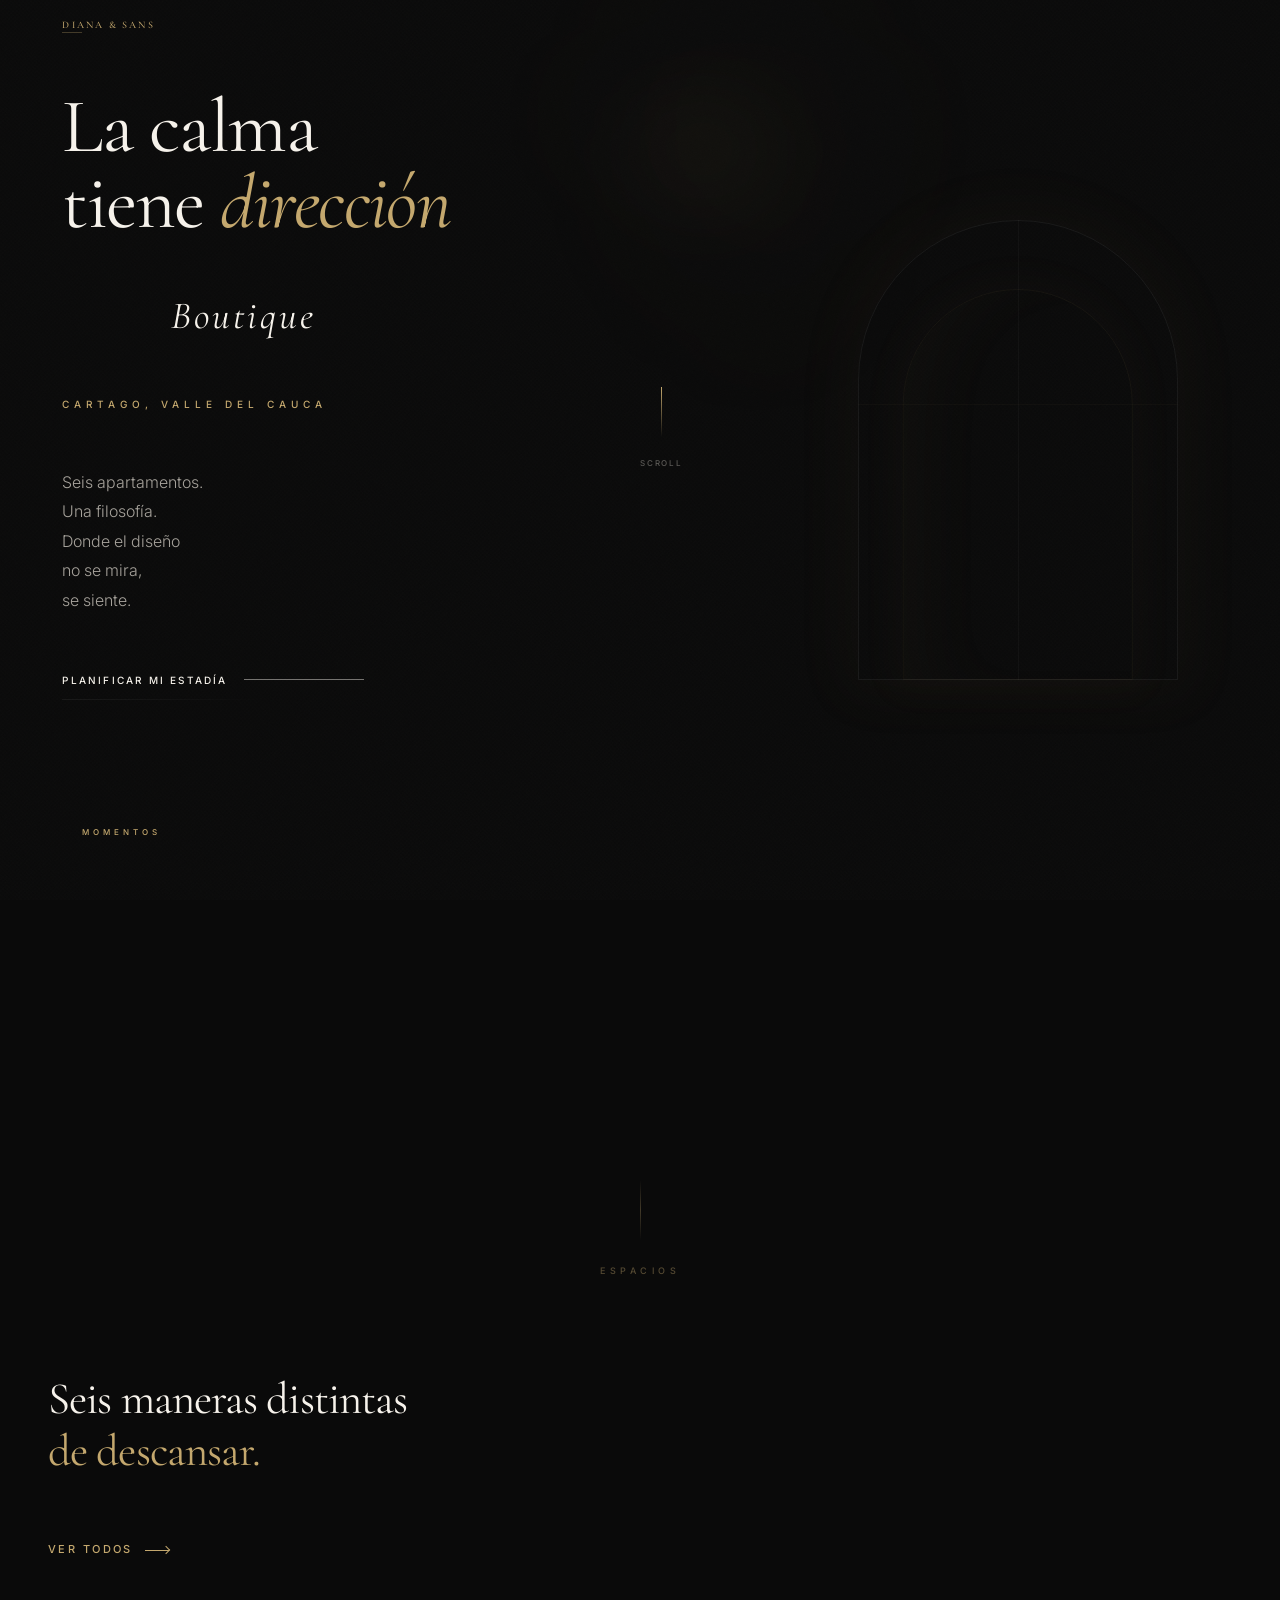
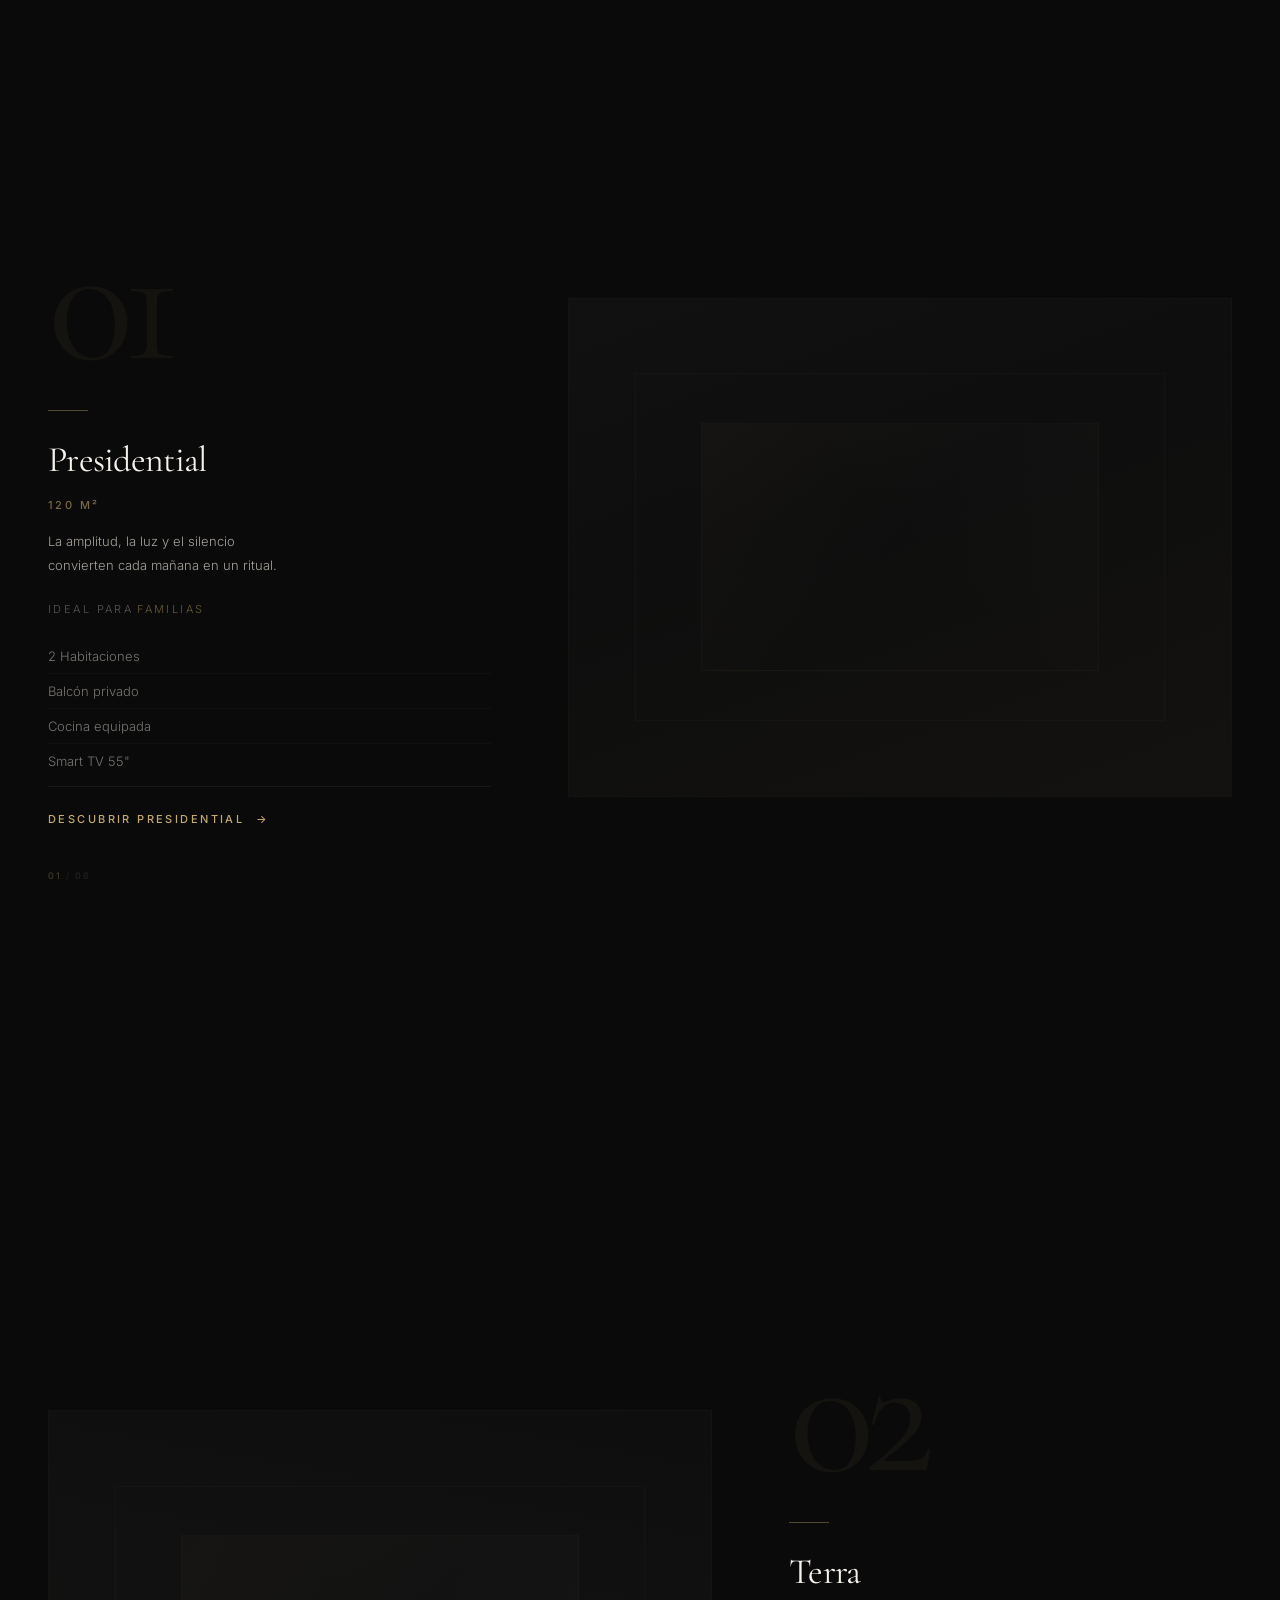
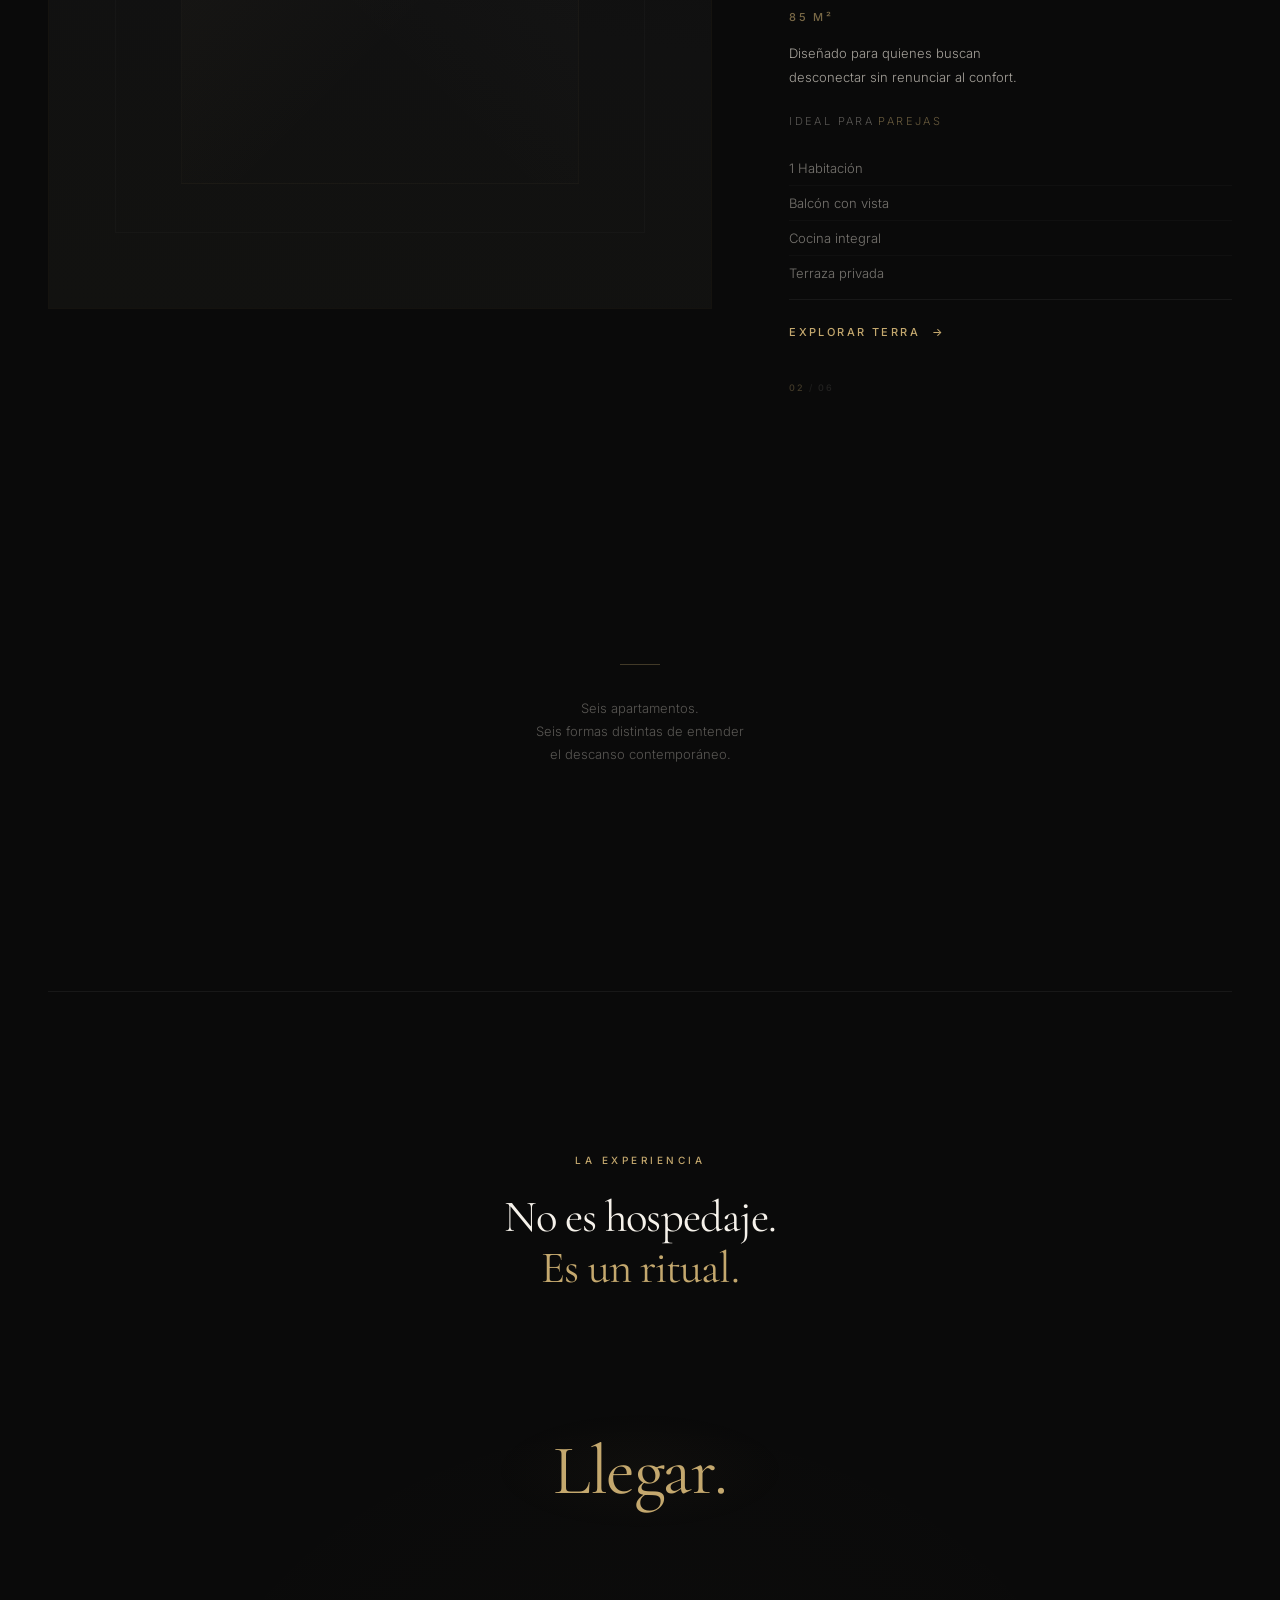
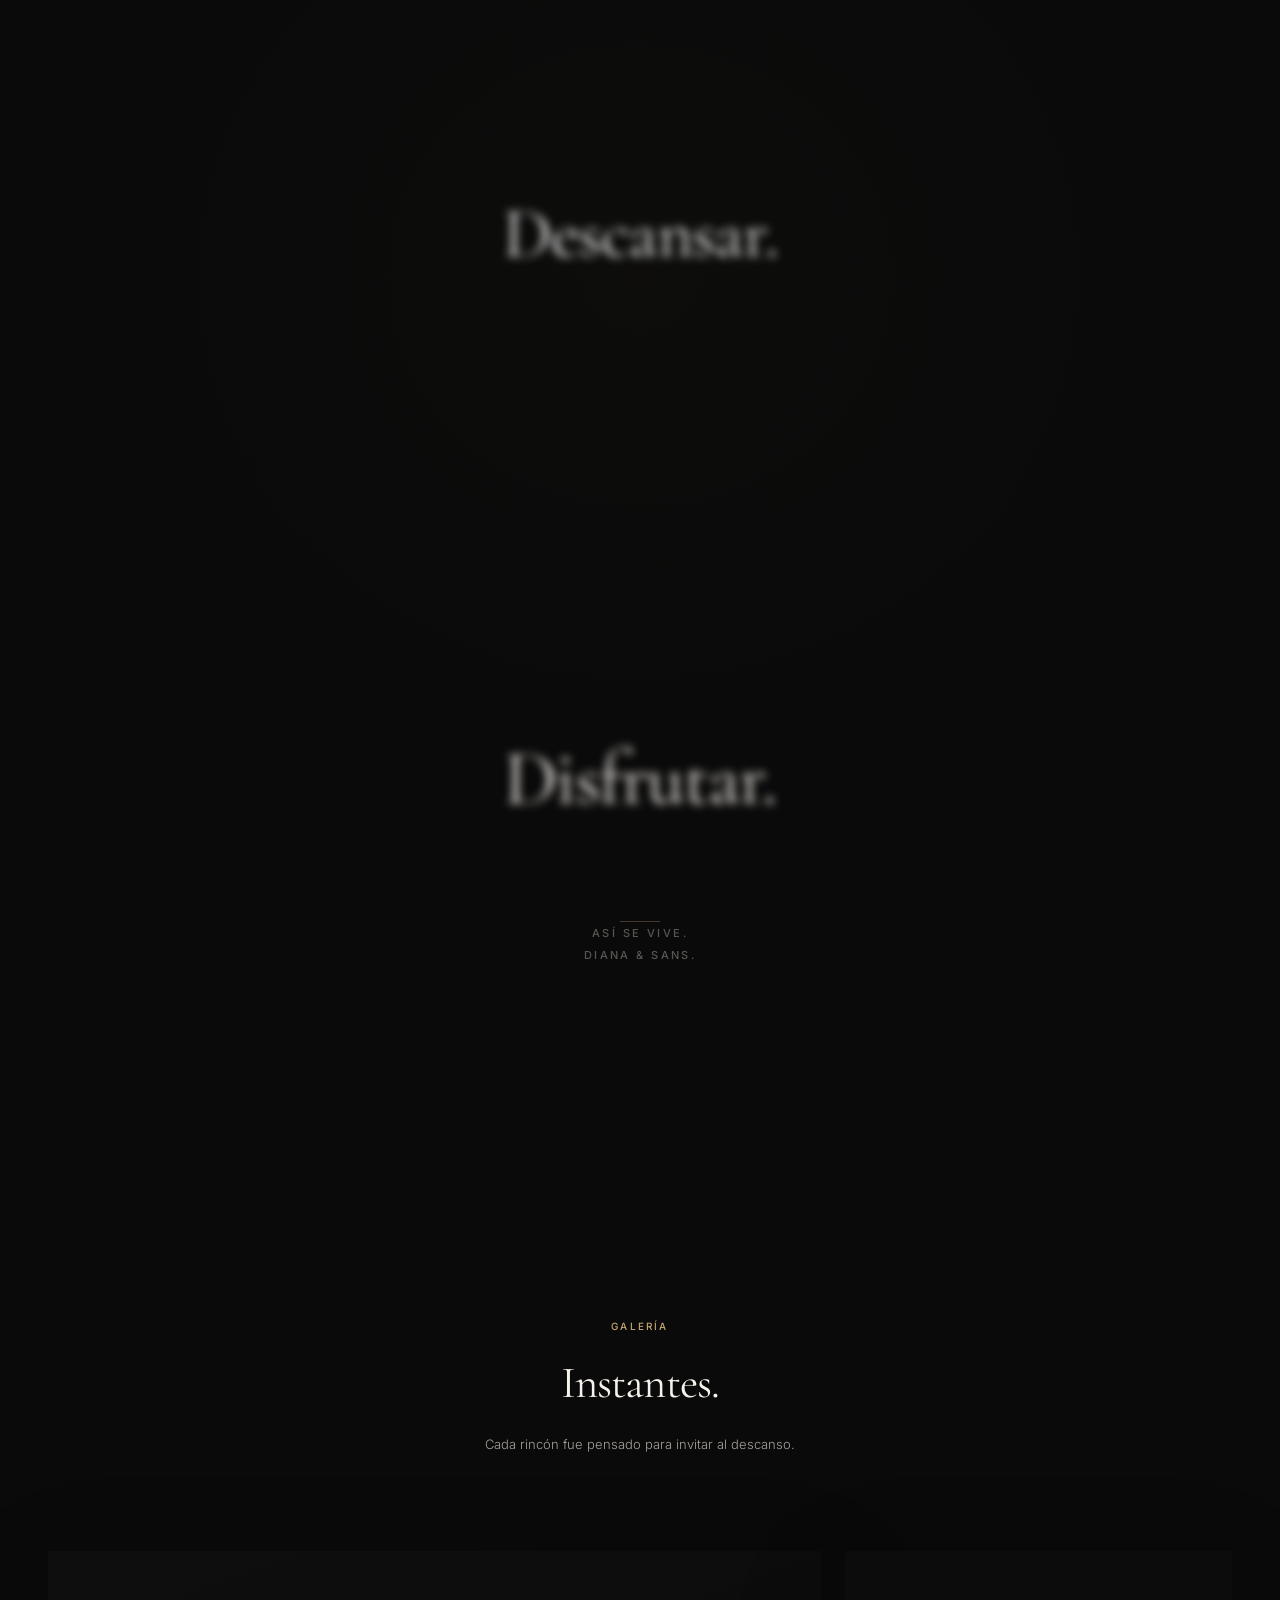
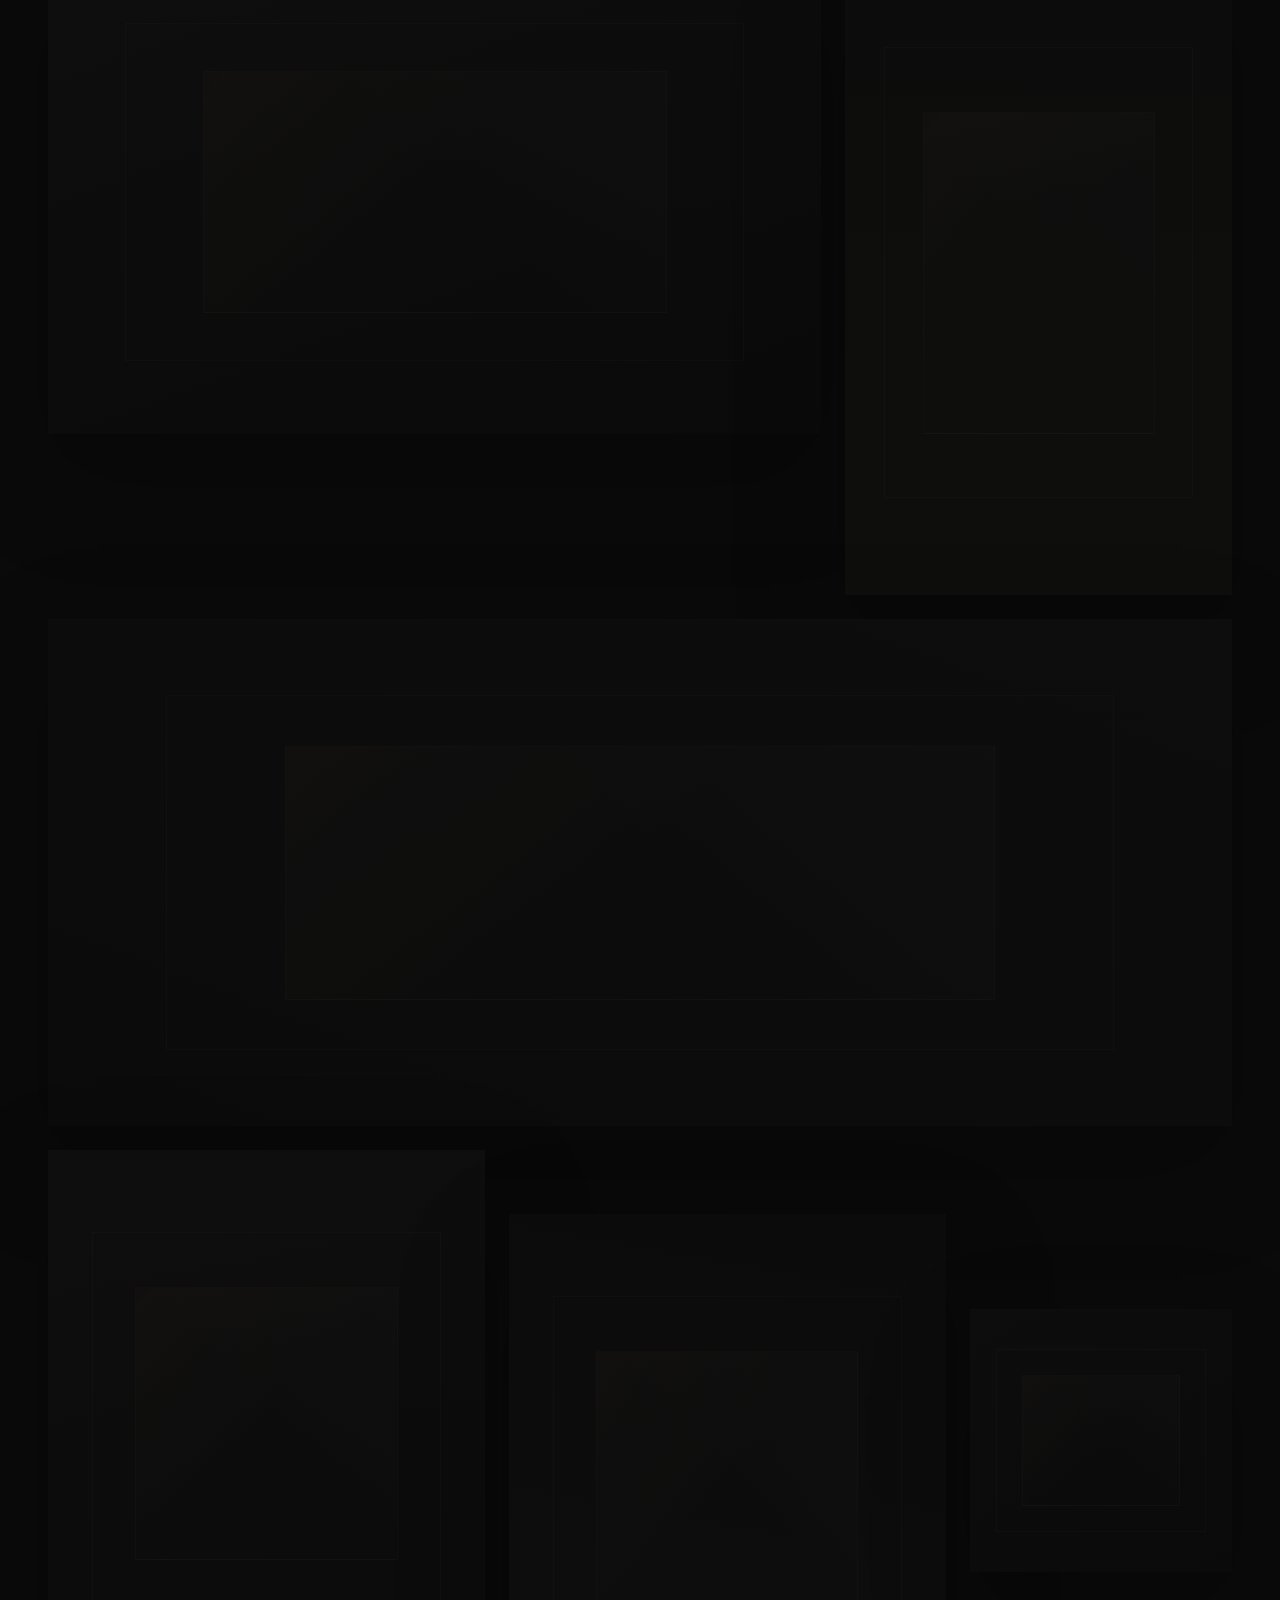
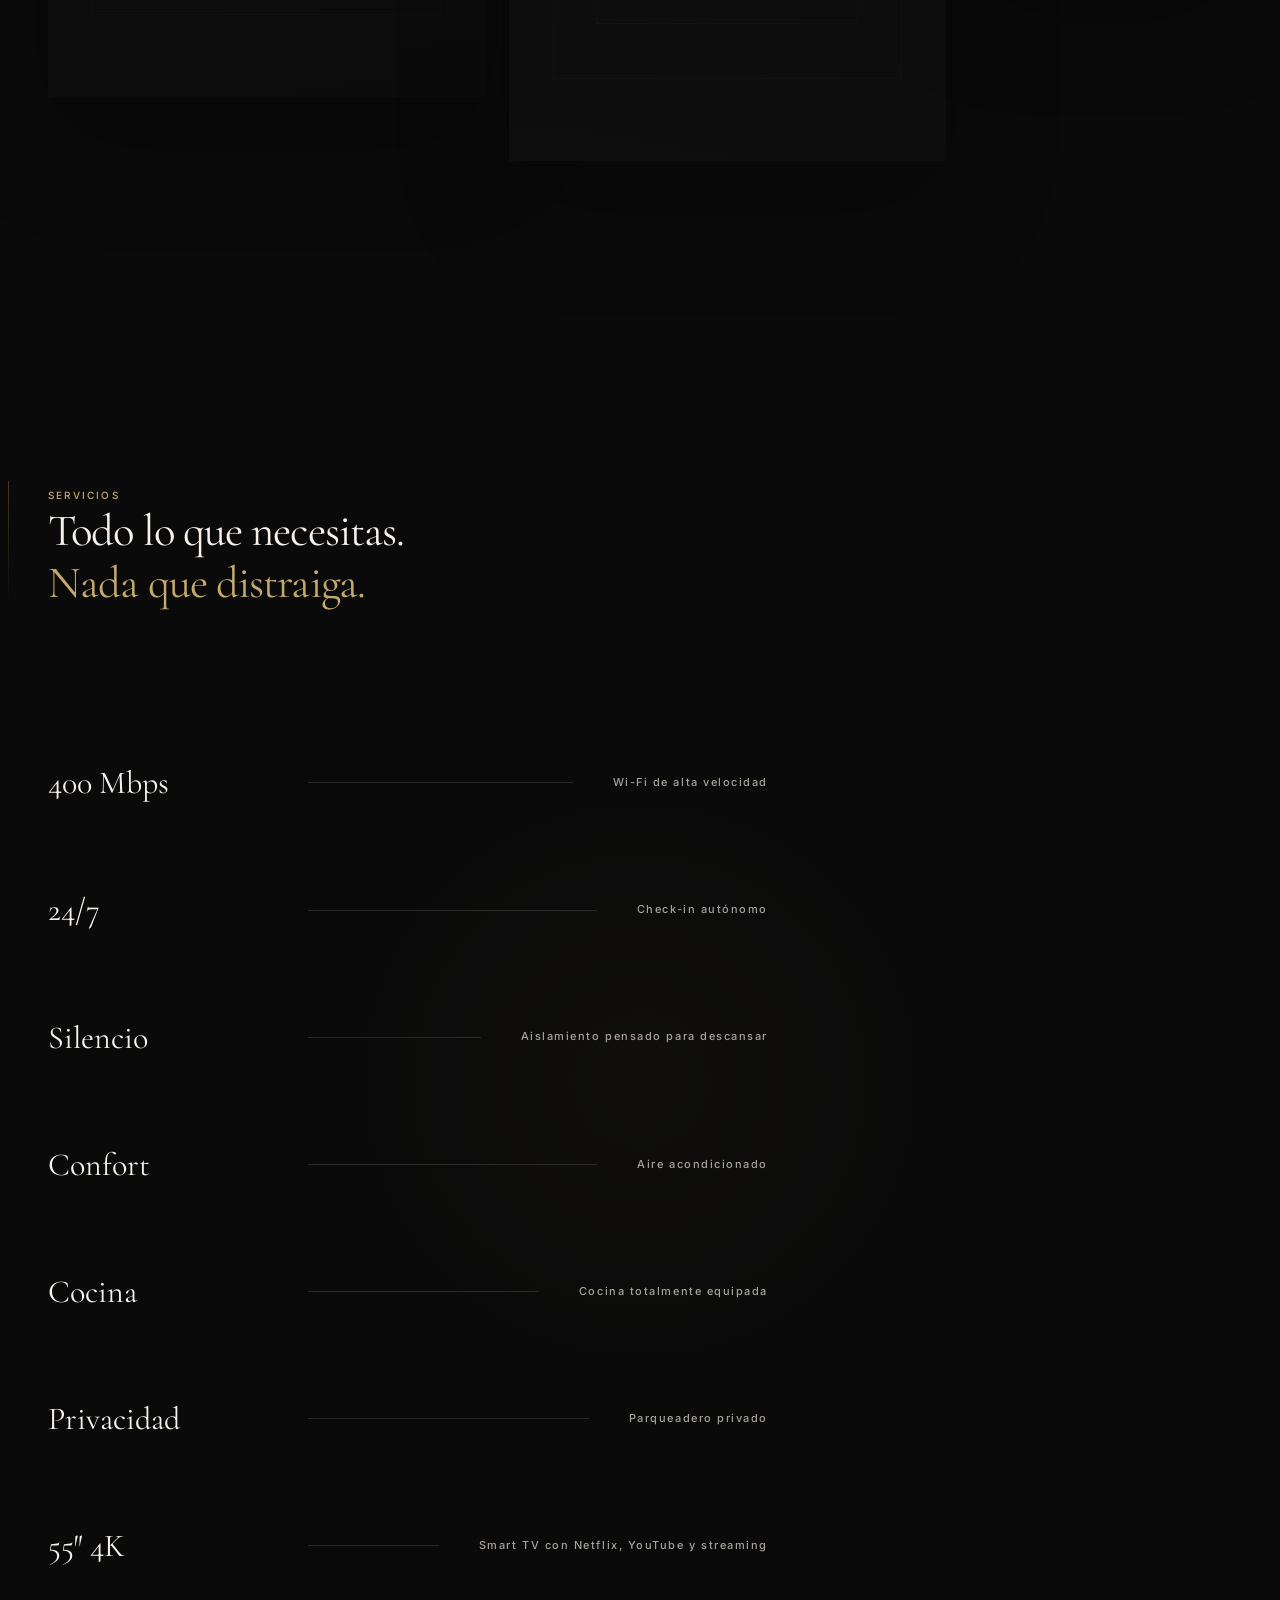
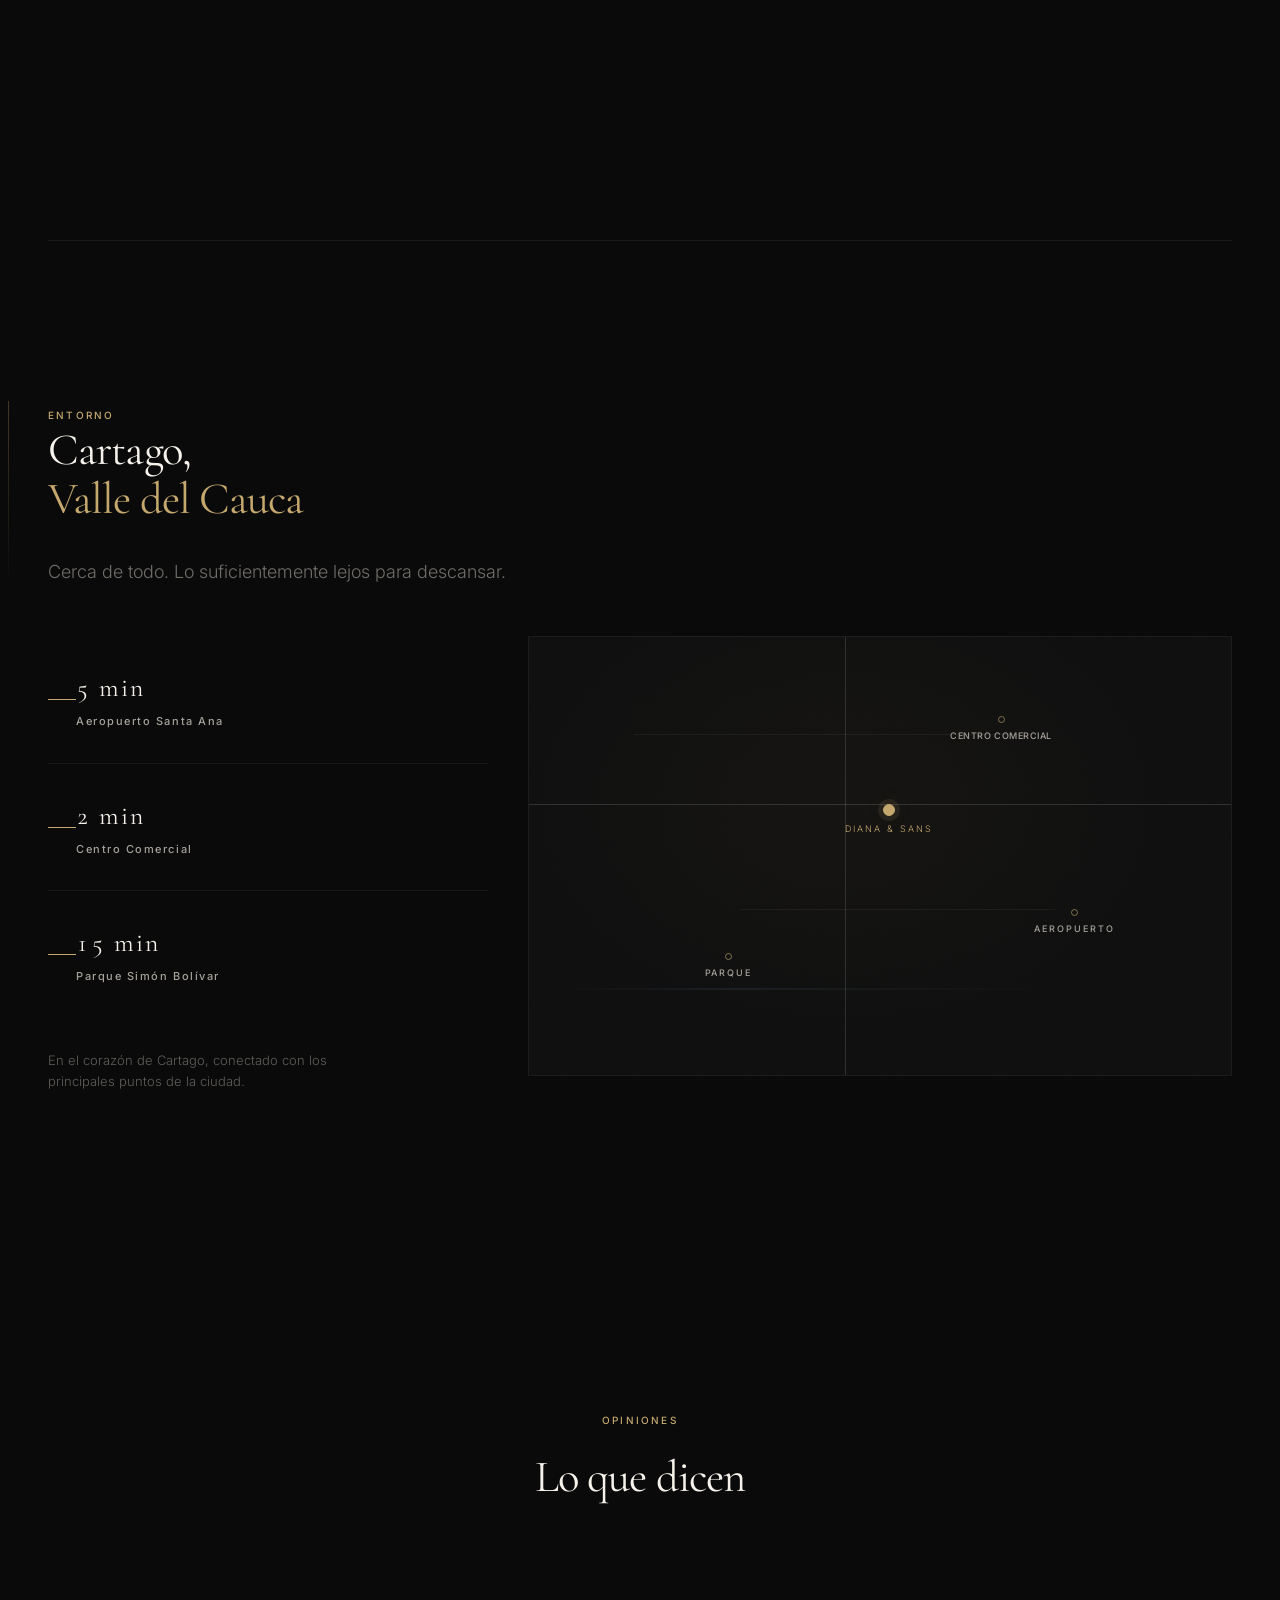
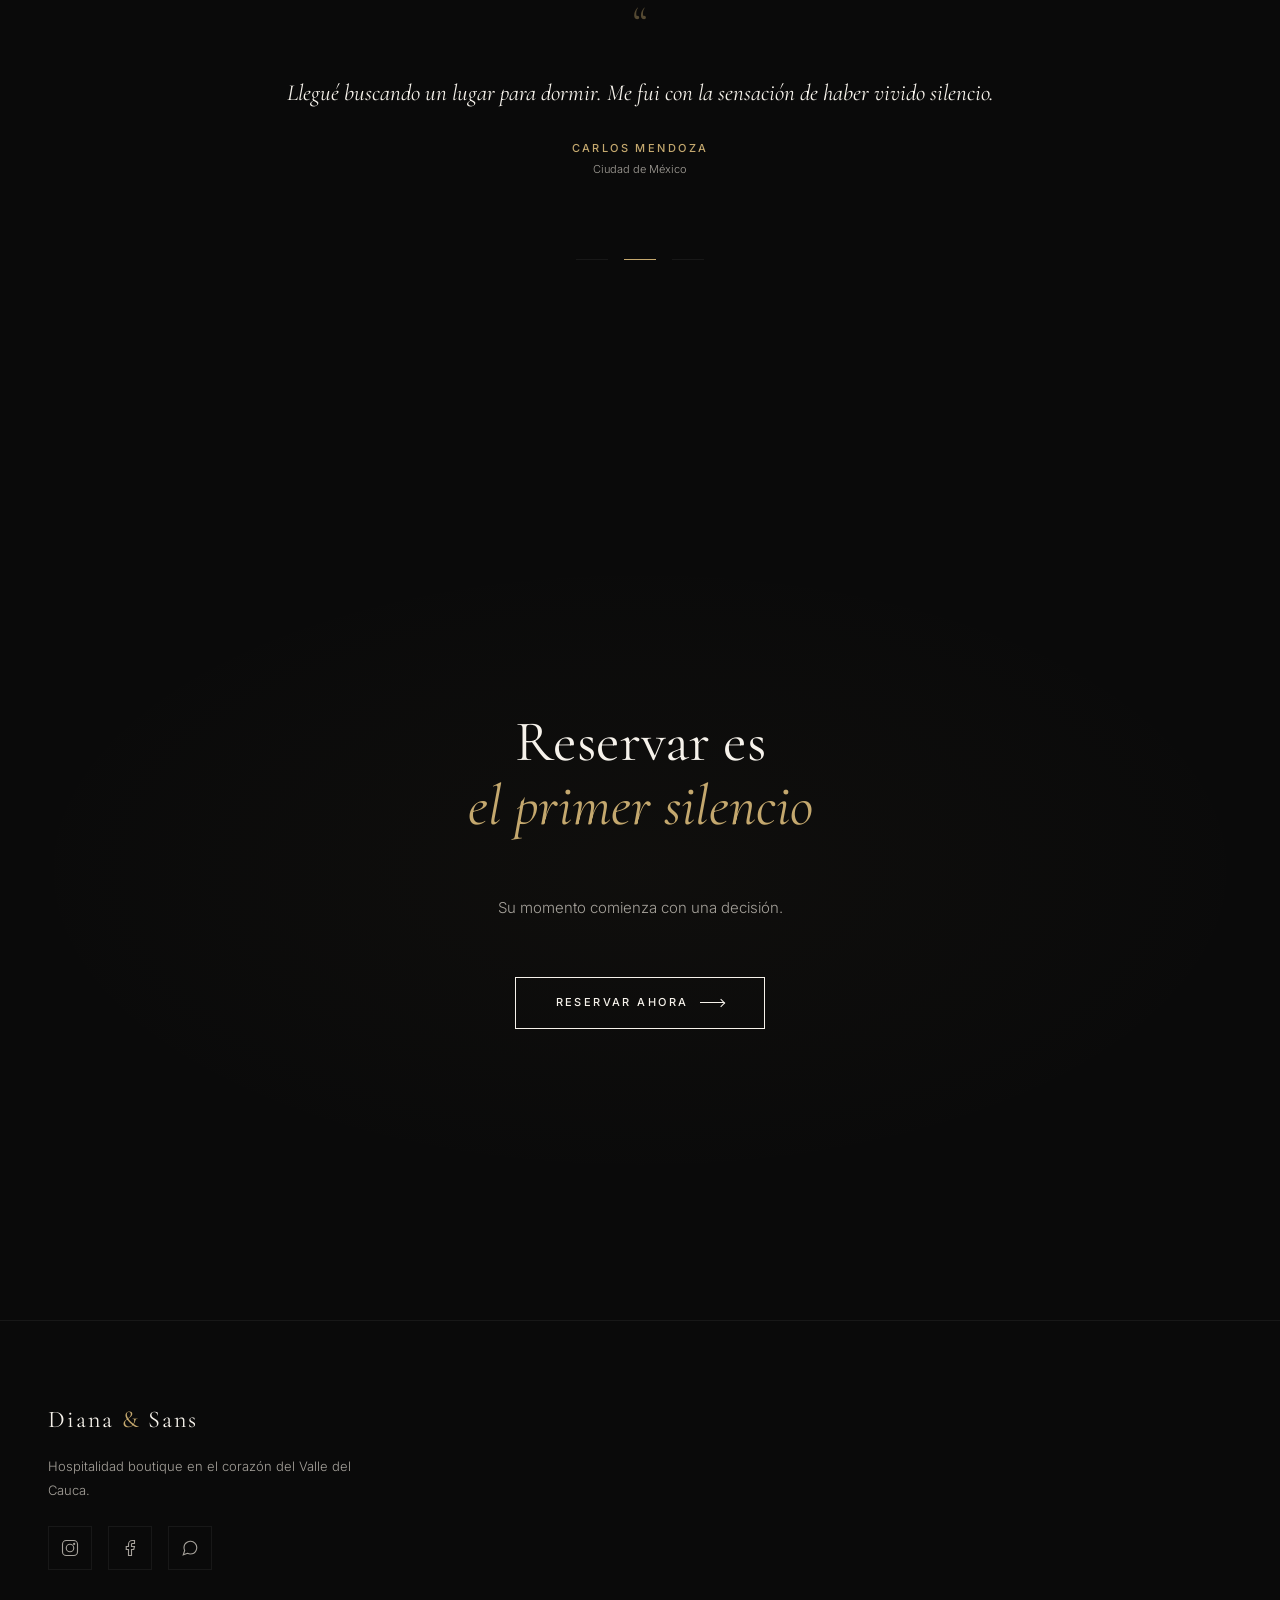
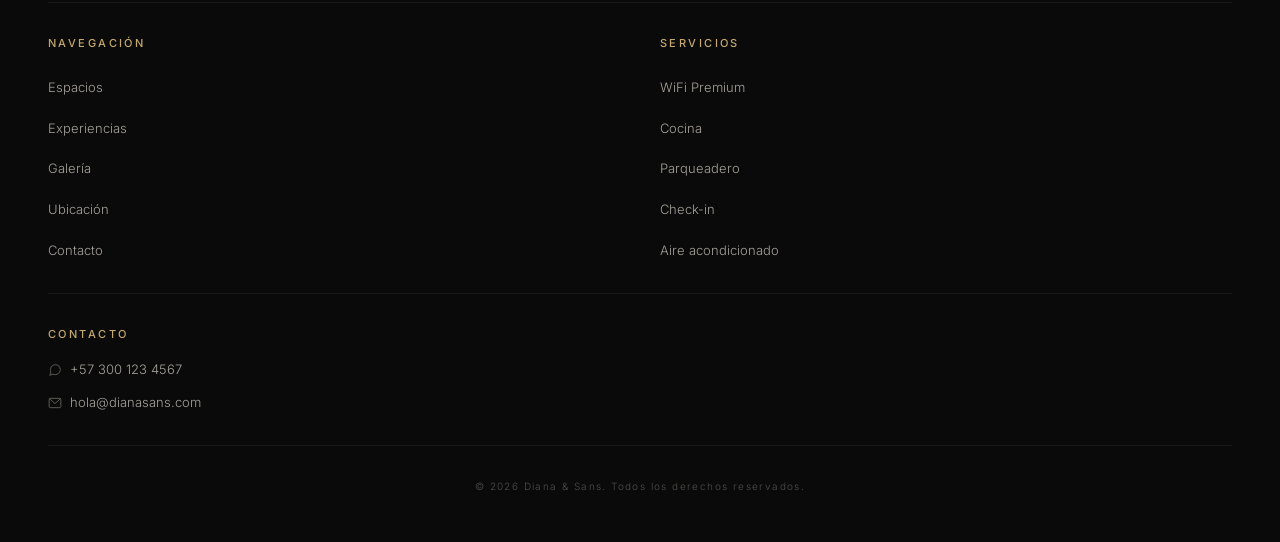
==== index.html @ 1e309706 "fix(ubicacion): v3.1 - subtitle spacing, context opacity, pin halo, tabular-nums, label tracking" ====
<!DOCTYPE html>
<html lang="es">
<head>
  <meta charset="UTF-8">
  <meta name="viewport" content="width=device-width, initial-scale=1.0">
  <title>Diana & Sans — Apartamentos Boutique</title>
  <meta name="description" content="Una experiencia editorial en hospitalidad boutique. Cartago, Valle del Cauca.">

  <!-- Fonts -->
  <link rel="preconnect" href="https://fonts.googleapis.com">
  <link rel="preconnect" href="https://fonts.gstatic.com" crossorigin>
  <link href="https://fonts.googleapis.com/css2?family=Cormorant+Garamond:ital,wght@0,400;0,500;0,600;1,400;1,500&family=Inter:wght@300;400;500&display=swap" rel="stylesheet">

  <!-- Styles -->
  <link rel="stylesheet" href="assets/css/variables.css">
  <link rel="stylesheet" href="assets/css/reset.css">
  <link rel="stylesheet" href="assets/css/typography.css">
  <link rel="stylesheet" href="assets/css/components.css">
  <link rel="stylesheet" href="assets/css/navbar.css">
  <link rel="stylesheet" href="assets/css/hero.css">
  <link rel="stylesheet" href="assets/css/sections.css">
  <link rel="stylesheet" href="assets/css/footer.css">
  <link rel="stylesheet" href="assets/css/responsive.css">
  <link rel="stylesheet" href="assets/css/experience-words.css">

  <!-- Favicon -->
  <link rel="icon" type="image/svg+xml" href="data:image/svg+xml,<svg xmlns='http://www.w3.org/2000/svg' viewBox='0 0 32 32'><text y='24' font-size='24' font-family='serif' fill='%23B79A63'>D</text></svg>">

  <style>
    /* Pre-load state — Hero elements invisible */
    [data-hero] {
      opacity: 0;
      transform: translateY(18px);
      transition: opacity 1s cubic-bezier(0.16, 1, 0.3, 1),
                  transform 1s cubic-bezier(0.16, 1, 0.3, 1);
    }
  </style>
</head>
<body>

  <!-- ======================== -->
  <!-- NAVBAR -->
  <!-- ======================== -->
  <nav class="navbar" role="navigation">
    <div class="navbar__inner">
      <a href="#" class="navbar__logo">Diana <span>&</span> Sans</a>

      <div class="navbar__menu">
        <a href="espacios.html" class="navbar__link">Espacios</a>
        <a href="experiencias.html" class="navbar__link">Experiencias</a>
        <a href="#galeria" class="navbar__link">Galería</a>
        <a href="#servicios" class="navbar__link">Servicios</a>
      </div>

      <div class="navbar__right">
        <span class="navbar__lang">ES</span>
        <a href="#reservar" class="navbar__cta">Reservar</a>
      </div>

      <div class="navbar__toggle" aria-label="Menú">
        <span></span>
        <span></span>
        <span></span>
      </div>
    </div>
  </nav>

  <!-- Mobile Menu -->
  <div class="navbar__mobile-menu">
    <a href="espacios.html" class="navbar__link">Espacios</a>
    <a href="experiencias.html" class="navbar__link">Experiencias</a>
    <a href="#galeria" class="navbar__link">Galería</a>
    <a href="#servicios" class="navbar__link">Servicios</a>
    <a href="#reservar" class="btn btn--primary">Reservar</a>
  </div>

  <!-- ======================== -->
  <!-- HERO -->
  <!-- ======================== -->
  <section class="hero" id="hero">
    <div class="hero__bg">
      <div class="hero__glow"></div>
    </div>

    <!-- Architectural visual — right side, appears late -->
    <div class="hero__visual">
      <div class="hero__visual-grid"></div>
    </div>

    <div class="hero__content">
      <!-- Brand as sello -->
      <div class="hero__signature" data-hero="0">Diana & Sans</div>

      <!-- Main title — Iconic phrase -->
      <h1 class="heading-hero hero__title" data-hero="1">
        La calma<br>
        tiene <em>dirección</em>
      </h1>

      <!-- Boutique — 55%, integrated, offset -->
      <span class="hero__boutique" data-hero="2">Boutique</span>

      <!-- Subtitle — extreme tracking, more air -->
      <p class="hero__subtitle" data-hero="3">Cartago, Valle del Cauca</p>

      <!-- Description — 420px, magazine line-height -->
      <p class="hero__description body-text" data-hero="4">
        Seis apartamentos.<br>
        Una filosofía.<br>
        Donde el diseño<br>
        no se mira,<br>
        se siente.
      </p>

      <!-- CTA — Editorial -->
      <div class="hero__cta" data-hero="5">
        <a href="#servicios" class="btn--editorial">
          <span>Planificar mi estadía</span>
          <span class="btn--editorial__line"></span>
        </a>
      </div>

      <!-- Editorial word — hidden detail -->
      <span class="hero__editorial-word" data-hero="5">Momentos</span>
    </div>

    <div class="hero__scroll" data-hero="6">
      <div class="hero__line"></div>
      <span class="hero__scroll-text">Scroll</span>
      <div class="hero__scroll-line"></div>
    </div>
  </section>

  <!-- ======================== -->
  <!-- ESPACIOS — Editorial Showcase -->
  <!-- ======================== -->
  <section class="section espacios" id="espacios">
    <!-- Cinematic transition -->
    <div class="espacios__transition" data-reveal>
      <div class="espacios__transition-line"></div>
      <span class="espacios__transition-word">Espacios</span>
    </div>

    <div class="container">
      <div class="espacios__header" data-reveal>
        <div class="section-header">
          <h2 class="heading-section">Seis maneras distintas<br><span class="gold-text">de descansar.</span></h2>
          <a href="espacios.html" class="btn btn--ghost">
            Ver todos
            <span class="btn__arrow"></span>
          </a>
        </div>
      </div>
    </div>

    <!-- Apartment 01 -->
    <div class="apt-editorial" data-reveal>
      <div class="apt-editorial__inner">
        <div class="apt-editorial__info">
          <span class="apt-editorial__number">01</span>
          <div class="apt-editorial__line"></div>
          <h3 class="apt-editorial__name">Presidential</h3>
          <span class="apt-editorial__size">120 m²</span>
          <p class="apt-editorial__desc body-small">
            La amplitud, la luz y el silencio<br>
            convierten cada mañana en un ritual.
          </p>
          <div class="apt-editorial__ideal">Ideal para <span>Familias</span></div>
          <div class="apt-editorial__features">
            <span class="apt-editorial__feature">2 Habitaciones</span>
            <span class="apt-editorial__feature">Balcón privado</span>
            <span class="apt-editorial__feature">Cocina equipada</span>
            <span class="apt-editorial__feature">Smart TV 55"</span>
          </div>
          <hr class="apt-editorial__rule">
          <a href="espacios.html#presidential" class="apt-editorial__cta">
            <span class="apt-editorial__cta-text">Descubrir Presidential</span>
            <span class="apt-editorial__cta-arrow">→</span>
          </a>
          <div class="apt-editorial__carousel">
            <span class="apt-editorial__carousel-current">01</span>
            <span class="apt-editorial__carousel-sep">/</span>
            <span class="apt-editorial__carousel-total">06</span>
          </div>
        </div>
        <div class="apt-editorial__image-wrapper">
          <div class="apt-editorial__image">
            <div class="img-placeholder img-placeholder--architectural" style="background: linear-gradient(160deg, #111 0%, #0e0e0e 40%, #131210 100%);"></div>
          </div>
        </div>
      </div>
    </div>

    <!-- Apartment 02 -->
    <div class="apt-editorial apt-editorial--reversed" data-reveal>
      <div class="apt-editorial__inner">
        <div class="apt-editorial__info">
          <span class="apt-editorial__number">02</span>
          <div class="apt-editorial__line"></div>
          <h3 class="apt-editorial__name">Terra</h3>
          <span class="apt-editorial__size">85 m²</span>
          <p class="apt-editorial__desc body-small">
            Diseñado para quienes buscan<br>
            desconectar sin renunciar al confort.
          </p>
          <div class="apt-editorial__ideal">Ideal para <span>Parejas</span></div>
          <div class="apt-editorial__features">
            <span class="apt-editorial__feature">1 Habitación</span>
            <span class="apt-editorial__feature">Balcón con vista</span>
            <span class="apt-editorial__feature">Cocina integral</span>
            <span class="apt-editorial__feature">Terraza privada</span>
          </div>
          <hr class="apt-editorial__rule">
          <a href="espacios.html#terra" class="apt-editorial__cta">
            <span class="apt-editorial__cta-text">Explorar Terra</span>
            <span class="apt-editorial__cta-arrow">→</span>
          </a>
          <div class="apt-editorial__carousel">
            <span class="apt-editorial__carousel-current">02</span>
            <span class="apt-editorial__carousel-sep">/</span>
            <span class="apt-editorial__carousel-total">06</span>
          </div>
        </div>
        <div class="apt-editorial__image-wrapper">
          <div class="apt-editorial__image">
            <div class="img-placeholder img-placeholder--architectural" style="background: linear-gradient(190deg, #0e0e0e 0%, #111 40%, #121210 100%);"></div>
          </div>
        </div>
      </div>
    </div>

    <div class="container">
      <div class="espacios__closing" data-reveal>
        <div class="espacios__closing-line"></div>
        <p class="body-small espacios__closing-text">
          Seis apartamentos.<br>
          Seis formas distintas de entender<br>
          el descanso contemporáneo.
        </p>
      </div>
    </div>
  </section>

  <!-- Divider -->
  <div class="container"><hr class="divider"></div>

  <!-- ======================== -->
  <!-- EXPERIENCIAS — Scroll Words -->
  <!-- ======================== -->
  <section class="section experiencia-words" id="experiencias">
    <div class="experiencia-words__bg"></div>
    <div class="container">
      <div class="experiencia-words__intro" data-reveal>
        <span class="overline">La Experiencia</span>
        <h2 class="heading-section">
          No es hospedaje.<br>
          <span class="gold-text">Es un ritual.</span>
        </h2>
      </div>

      <div class="experiencia-words__list">
        <div class="experience-word experience-word--gold" data-word>Llegar.</div>
        <div class="experience-word experience-word--white experience-word--large" data-word>Respirar.</div>
        <div class="experience-word experience-word--white" data-word>Descansar.</div>
        <div class="experience-word experience-word--white experience-word--large" data-word>Dormir.</div>
        <div class="experience-word experience-word--white" data-word>Despertar.</div>
        <div class="experience-word experience-word--gold-intense experience-word--large" data-word>Disfrutar.</div>
      </div>

      <div class="experiencia-words__closing" data-reveal>
        <div class="experiencia-words__closing-line"></div>
        <p class="experiencia-words__closing-text">Así se vive.<br>Diana & Sans.</p>
      </div>
    </div>
  </section>

  <!-- ======================== -->
  <!-- GALERÍA — Magazine Editorial -->
  <!-- ======================== -->
  <section class="section galeria" id="galeria">
    <div class="container">
      <div class="section-header section-header--center" data-reveal>
        <span class="overline">Galería</span>
        <h2 class="heading-section">Instantes.</h2>
        <p class="galeria__subtitle body-small">Cada rincón fue pensado para invitar al descanso.</p>
      </div>
    </div>

    <div class="galeria__editorial" style="margin-top: var(--space-96);">
      <!-- Row 1: Large landscape + tall portrait -->
      <div class="galeria__row galeria__row--1">
        <div class="galeria__item galeria__item--wide" data-reveal data-parallax="15">
          <div class="img-placeholder img-placeholder--architectural" style="background: linear-gradient(160deg, #111 0%, #0d0d0d 100%);"></div>
          <div class="galeria__item-overlay"></div>
          <div class="galeria__caption">
            <span class="galeria__caption-title">Suite Presidential</span>
            <span class="galeria__caption-detail">Luz de la mañana</span>
          </div>
        </div>
        <div class="galeria__item galeria__item--tall" data-reveal data-parallax="10">
          <div class="img-placeholder img-placeholder--architectural" style="background: linear-gradient(180deg, #0f0f0f 0%, #121210 100%);"></div>
          <div class="galeria__item-overlay"></div>
          <div class="galeria__caption">
            <span class="galeria__caption-title">Baño</span>
            <span class="galeria__caption-detail">Piedra natural</span>
          </div>
        </div>
      </div>

      <!-- Row 2: Full width cinematic -->
      <div class="galeria__row galeria__row--2">
        <div class="galeria__item galeria__item--full" data-reveal data-parallax="15">
          <div class="img-placeholder img-placeholder--architectural" style="background: linear-gradient(200deg, #101010 0%, #0e0e0e 100%);"></div>
          <div class="galeria__item-overlay"></div>
          <div class="galeria__caption">
            <span class="galeria__caption-title">Balcón</span>
            <span class="galeria__caption-detail">Atardecer desde la terraza</span>
          </div>
        </div>
      </div>

      <!-- Row 3: Two medium + small offset -->
      <div class="galeria__row galeria__row--3">
        <div class="galeria__item galeria__item--medium" data-reveal data-parallax="10">
          <div class="img-placeholder img-placeholder--architectural" style="background: linear-gradient(170deg, #111 0%, #0f0e0e 100%);"></div>
          <div class="galeria__item-overlay"></div>
          <div class="galeria__caption">
            <span class="galeria__caption-title">Cocina</span>
            <span class="galeria__caption-detail">Integral equipada</span>
          </div>
        </div>
        <div class="galeria__item galeria__item--medium galeria__item--offset" data-reveal data-parallax="10">
          <div class="img-placeholder img-placeholder--architectural" style="background: linear-gradient(190deg, #0e0e0e 0%, #111 100%);"></div>
          <div class="galeria__item-overlay"></div>
          <div class="galeria__caption">
            <span class="galeria__caption-title">Terraza</span>
            <span class="galeria__caption-detail">Vista privilegiada</span>
          </div>
        </div>
        <div class="galeria__item galeria__item--small" data-reveal data-parallax="5">
          <div class="img-placeholder img-placeholder--architectural" style="background: linear-gradient(150deg, #101010 0%, #0d0d0d 100%);"></div>
          <div class="galeria__item-overlay"></div>
          <div class="galeria__caption">
            <span class="galeria__caption-title">Detalle</span>
          </div>
        </div>
      </div>
    </div>
  </section>

  <!-- ======================== -->
  <!-- SERVICIOS — Minimalist Editorial -->
  <!-- ======================== -->
  <section class="section servicios" id="servicios">
    <div class="container">
      <div class="servicios__header" data-reveal>
        <div class="servicios__header-line"></div>
        <span class="overline">Servicios</span>
        <h2 class="heading-section">Todo lo que necesitas.<br><span class="gold-text">Nada que distraiga.</span></h2>
      </div>

      <div class="servicios__editorial">
        <div class="servicio-row" data-reveal data-servicio-index="0">
          <div class="servicio-row__value" data-count-to="400" data-suffix=" Mbps">0 Mbps</div>
          <div class="servicio-row__divider"><div class="servicio-row__divider-line"></div><div class="servicio-row__divider-glow"></div></div>
          <div class="servicio-row__label">Wi-Fi de alta velocidad</div>
        </div>
        <div class="servicio-row" data-reveal data-servicio-index="1">
          <div class="servicio-row__value">24/7</div>
          <div class="servicio-row__divider"><div class="servicio-row__divider-line"></div><div class="servicio-row__divider-glow"></div></div>
          <div class="servicio-row__label">Check-in autónomo</div>
        </div>
        <div class="servicio-row" data-reveal data-servicio-index="2">
          <div class="servicio-row__value">Silencio</div>
          <div class="servicio-row__divider"><div class="servicio-row__divider-line"></div><div class="servicio-row__divider-glow"></div></div>
          <div class="servicio-row__label">Aislamiento pensado para descansar</div>
        </div>
        <div class="servicio-row" data-reveal data-servicio-index="3">
          <div class="servicio-row__value">Confort</div>
          <div class="servicio-row__divider"><div class="servicio-row__divider-line"></div><div class="servicio-row__divider-glow"></div></div>
          <div class="servicio-row__label">Aire acondicionado</div>
        </div>
        <div class="servicio-row" data-reveal data-servicio-index="4">
          <div class="servicio-row__value">Cocina</div>
          <div class="servicio-row__divider"><div class="servicio-row__divider-line"></div><div class="servicio-row__divider-glow"></div></div>
          <div class="servicio-row__label">Cocina totalmente equipada</div>
        </div>
        <div class="servicio-row" data-reveal data-servicio-index="5">
          <div class="servicio-row__value">Privacidad</div>
          <div class="servicio-row__divider"><div class="servicio-row__divider-line"></div><div class="servicio-row__divider-glow"></div></div>
          <div class="servicio-row__label">Parqueadero privado</div>
        </div>
        <div class="servicio-row" data-reveal data-servicio-index="6">
          <div class="servicio-row__value">55″ 4K</div>
          <div class="servicio-row__divider"><div class="servicio-row__divider-line"></div><div class="servicio-row__divider-glow"></div></div>
          <div class="servicio-row__label">Smart TV con Netflix, YouTube y streaming</div>
        </div>
      </div>
    </div>
  </section>

  <!-- Divider -->
  <div class="container"><hr class="divider"></div>

  <!-- ======================== -->
  <!-- ENTORNO — Map + Destinos -->
  <!-- ======================== -->
  <section class="section ubicacion" id="ubicacion">
    <div class="container">
      <div class="ubicacion__header" data-reveal>
        <div class="ubicacion__header-line"></div>
        <span class="overline">Entorno</span>
        <h2 class="heading-section ubicacion__title">Cartago,<br><span class="gold-text">Valle del Cauca</span></h2>
        <p class="ubicacion__subtitle body-small">Cerca de todo. Lo suficientemente lejos para descansar.</p>
      </div>

      <div class="ubicacion__layout">
        <div class="ubicacion__content">
          <div class="ubicacion__details">
            <div class="ubicacion__detail" data-reveal data-map-target="aeropuerto">
              <div class="ubicacion__detail-icon"></div>
              <div class="ubicacion__detail-text">
                <span class="ubicacion__detail-value">5 min</span>
                <span class="ubicacion__detail-label">Aeropuerto Santa Ana</span>
              </div>
            </div>
            <div class="ubicacion__detail" data-reveal data-map-target="centro">
              <div class="ubicacion__detail-icon"></div>
              <div class="ubicacion__detail-text">
                <span class="ubicacion__detail-value">2 min</span>
                <span class="ubicacion__detail-label">Centro Comercial</span>
              </div>
            </div>
            <div class="ubicacion__detail" data-reveal data-map-target="parque">
              <div class="ubicacion__detail-icon"></div>
              <div class="ubicacion__detail-text">
                <span class="ubicacion__detail-value">15 min</span>
                <span class="ubicacion__detail-label">Parque Simón Bolívar</span>
              </div>
            </div>
          </div>
          <p class="ubicacion__context" data-reveal>En el corazón de Cartago, conectado con los principales puntos de la ciudad.</p>
        </div>

        <div class="ubicacion__map" data-reveal>
          <div class="ubicacion__map-content">
            <div class="map-minimal" data-map="map">
              <!-- Streets — revealed first -->
              <div class="map-street map-street--main" data-map-element="streets"></div>
              <div class="map-street map-street--avenue" data-map-element="streets"></div>
              <div class="map-street map-street--cross-1" data-map-element="streets"></div>
              <div class="map-street map-street--cross-2" data-map-element="streets"></div>
              <div class="map-street map-street--river" data-map-element="streets"></div>

              <!-- Diana & Sans pin — revealed after streets -->
              <div class="map-point map-point--primary" style="top: 38%; left: 45%;" data-map-element="pin" data-map-id="diana">
                <div class="map-point__pulse"></div>
                <div class="map-point__dot map-point__dot--primary"></div>
                <span class="map-point__label map-point__label--primary">Diana & Sans</span>
              </div>

              <!-- Other points — revealed last -->
              <div class="map-point" style="top: 62%; left: 72%;" data-map-element="names" data-map-id="aeropuerto">
                <div class="map-point__dot"></div>
                <span class="map-point__label">Aeropuerto</span>
              </div>
              <div class="map-point" style="top: 18%; left: 60%;" data-map-element="names" data-map-id="centro">
                <div class="map-point__dot"></div>
                <span class="map-point__label map-point__label--wide">Centro Comercial</span>
              </div>
              <div class="map-point" style="top: 72%; left: 25%;" data-map-element="names" data-map-id="parque">
                <div class="map-point__dot"></div>
                <span class="map-point__label">Parque</span>
              </div>
            </div>
          </div>
        </div>
      </div>
    </div>
  </section>

  <!-- ======================== -->
  <!-- OPINIONES -->
  <!-- ======================== -->
  <section class="section opiniones" id="opiniones">
    <div class="container">
      <div class="opiniones__layout">
        <div class="section-header section-header--center" data-reveal style="margin-bottom: var(--space-96);">
          <span class="overline">Opiniones</span>
          <h2 class="heading-section">Lo que dicen</h2>
        </div>

        <div class="opiniones__quotes">
          <div class="opinione" data-reveal>
            <span class="opinione__mark">&ldquo;</span>
            <p class="opinione__text">
              No es un hotel. Es una pausa calculada en el tiempo.
            </p>
            <div class="opinione__author">
              <span class="opinione__author-name">María Fernández</span>
              <span class="opinione__author-detail">San José, Costa Rica</span>
            </div>
          </div>

          <div class="opinione" data-reveal>
            <span class="opinione__mark">&ldquo;</span>
            <p class="opinione__text">
              Llegué buscando un lugar para dormir.
              Me fui con la sensación de haber vivido silencio.
            </p>
            <div class="opinione__author">
              <span class="opinione__author-name">Carlos Mendoza</span>
              <span class="opinione__author-detail">Ciudad de México</span>
            </div>
          </div>

          <div class="opinione" data-reveal>
            <span class="opinione__mark">&ldquo;</span>
            <p class="opinione__text">
              Menos es infinitamente más. Diana & Sans lo demuestra.
            </p>
            <div class="opinione__author">
              <span class="opinione__author-name">Lucía Vega</span>
              <span class="opinione__author-detail">Buenos Aires, Argentina</span>
            </div>
          </div>
        </div>

        <div class="opiniones__nav" data-reveal>
          <div class="opiniones__nav-dot active"></div>
          <div class="opiniones__nav-dot"></div>
          <div class="opiniones__nav-dot"></div>
        </div>
      </div>
    </div>
  </section>

  <!-- ======================== -->
  <!-- CTA FINAL -->
  <!-- ======================== -->
  <section class="cta-final" id="reservar">
    <div class="cta-final__bg"></div>
    <div class="cta-final__content">
      <h2 class="cta-final__title" data-reveal>
        Reservar es<br>
        <span>el primer silencio</span>
      </h2>
      <p class="body-text" data-reveal="delay-1" style="max-width: 380px; text-align: center;">
        Su momento comienza con una decisión.
      </p>
      <a href="#" class="btn btn--white" data-reveal="delay-2">
        Reservar ahora
        <span class="btn__arrow"></span>
      </a>
    </div>
  </section>

  <!-- ======================== -->
  <!-- FOOTER -->
  <!-- ======================== -->
  <footer class="footer" id="contacto">
    <div class="container">
      <div class="footer__top">

        <!-- Brand + Social -->
        <div class="footer__brand">
          <div class="footer__logo">Diana <span>&</span> Sans</div>
          <p class="footer__tagline">
            Hospitalidad boutique en el corazón del Valle del Cauca.
          </p>
          <div class="footer__social">
            <a href="#" class="footer__social-link" aria-label="Instagram">
              <svg width="18" height="18" viewBox="0 0 24 24" fill="none" stroke="currentColor" stroke-width="1.5">
                <rect x="2" y="2" width="20" height="20" rx="5"/>
                <circle cx="12" cy="12" r="5"/>
                <circle cx="17.5" cy="6.5" r="1.5" fill="currentColor" stroke="none"/>
              </svg>
            </a>
            <a href="#" class="footer__social-link" aria-label="Facebook">
              <svg width="18" height="18" viewBox="0 0 24 24" fill="none" stroke="currentColor" stroke-width="1.5">
                <path d="M18 2h-3a5 5 0 0 0-5 5v3H7v4h3v8h4v-8h3l1-4h-4V7a1 1 0 0 1 1-1h3z"/>
              </svg>
            </a>
            <a href="#" class="footer__social-link" aria-label="WhatsApp">
              <svg width="18" height="18" viewBox="0 0 24 24" fill="none" stroke="currentColor" stroke-width="1.5">
                <path d="M21 11.5a8.38 8.38 0 0 1-.9 3.8 8.5 8.5 0 0 1-7.6 4.7 8.38 8.38 0 0 1-3.8-.9L3 21l1.9-5.7a8.38 8.38 0 0 1-.9-3.8 8.5 8.5 0 0 1 4.7-7.6 8.38 8.38 0 0 1 3.8-.9h.5a8.48 8.48 0 0 1 8 8v.5z"/>
              </svg>
            </a>
          </div>
        </div>

        <!-- Divider -->
        <hr class="footer__divider">

        <!-- Navegación + Servicios — 2 columns -->
        <div class="footer__columns">
          <div class="footer__column">
            <span class="footer__column-title">Navegación</span>
            <a href="#espacios" class="footer__column-link">Espacios</a>
            <a href="experiencias.html" class="footer__column-link">Experiencias</a>
            <a href="#galeria" class="footer__column-link">Galería</a>
            <a href="#contacto" class="footer__column-link">Ubicación</a>
            <a href="#contacto" class="footer__column-link">Contacto</a>
          </div>
          <div class="footer__column">
            <span class="footer__column-title">Servicios</span>
            <a href="#servicios" class="footer__column-link">WiFi Premium</a>
            <a href="#servicios" class="footer__column-link">Cocina</a>
            <a href="#servicios" class="footer__column-link">Parqueadero</a>
            <a href="#servicios" class="footer__column-link">Check-in</a>
            <a href="#servicios" class="footer__column-link">Aire acondicionado</a>
          </div>
        </div>

        <!-- Divider -->
        <hr class="footer__divider">

        <!-- Contacto -->
        <div class="footer__contact">
          <span class="footer__column-title">Contacto</span>
          <div class="footer__contact-items">
            <a href="https://wa.me/573001234567" class="footer__contact-link">
              <svg width="14" height="14" viewBox="0 0 24 24" fill="none" stroke="currentColor" stroke-width="1.5"><path d="M21 11.5a8.38 8.38 0 0 1-.9 3.8 8.5 8.5 0 0 1-7.6 4.7 8.38 8.38 0 0 1-3.8-.9L3 21l1.9-5.7a8.38 8.38 0 0 1-.9-3.8 8.5 8.5 0 0 1 4.7-7.6 8.38 8.38 0 0 1 3.8-.9h.5a8.48 8.48 0 0 1 8 8v.5z"/></svg>
              <span>+57 300 123 4567</span>
            </a>
            <a href="mailto:hola@dianasans.com" class="footer__contact-link">
              <svg width="14" height="14" viewBox="0 0 24 24" fill="none" stroke="currentColor" stroke-width="1.5"><rect x="2" y="4" width="20" height="16" rx="2"/><path d="M22 4L12 13 2 4"/></svg>
              <span>hola@dianasans.com</span>
            </a>
          </div>
        </div>

        <!-- Divider -->
        <hr class="footer__divider">

        <!-- Copyright -->
        <div class="footer__bottom">
          <span class="footer__copyright">&copy; 2026 Diana & Sans. Todos los derechos reservados.</span>
        </div>
      </div>
    </div>
  </footer>

  <!-- Scripts -->
  <script src="assets/js/main.js"></script>
</body>
</html>
---- assets/css/variables.css ----
/* ============================================================
   DIANA & SANS — DESIGN SYSTEM TOKENS
   ============================================================
   
   Every value in this file is a token.
   No hardcoded values should exist anywhere else.
   
   ============================================================ */

:root {

  /* ==========================================================
     1. COLOR TOKENS
     ========================================================== */

  /* Palette */
  --color-black-absolute: #0A0A0A;
  --color-black-warm: #111111;
  --color-ivory: #F6F2EB;
  --color-gold: #C4A86E;
  --color-gray-warm: #A6A29B;
  --color-white: #FFFFFF;

  /* Functional */
  --color-divider: rgba(255, 255, 255, 0.06);
  --color-divider-gold: rgba(196, 168, 110, 0.2);
  --color-surface: var(--color-black-absolute);
  --color-surface-elevated: var(--color-black-warm);
  --color-text-primary: var(--color-ivory);
  --color-text-secondary: var(--color-gray-warm);
  --color-text-accent: var(--color-gold);

  /* ==========================================================
     2. TYPOGRAPHY TOKENS
     ========================================================== */

  /* Families */
  --font-heading: 'Cormorant Garamond', Georgia, serif;
  --font-body: 'Inter', -apple-system, Helvetica Neue, sans-serif;

  /* Weights */
  --weight-heading-light: 400;
  --weight-heading-medium: 500;
  --weight-heading-semibold: 600;
  --weight-body-light: 300;
  --weight-body-regular: 400;
  --weight-body-medium: 500;

  /* --- Type Scale --- */

  /* Display — Hero headline */
  --text-display: clamp(3.5rem, 6vw, 7.5rem);
  --text-display-lh: 1;
  --text-display-tracking: -0.02em;

  /* H1 — Section hero */
  --text-h1: clamp(2.5rem, 4.5vw, 5rem);
  --text-h1-lh: 1.1;
  --text-h1-tracking: -0.02em;

  /* H2 — Section title */
  --text-h2: clamp(2rem, 3.5vw, 4rem);
  --text-h2-lh: 1.15;
  --text-h2-tracking: -0.02em;

  /* H3 — Subsection */
  --text-h3: clamp(1.25rem, 1.8vw, 1.75rem);
  --text-h3-lh: 1.25;
  --text-h3-tracking: -0.01em;

  /* H4 — Card title */
  --text-h4: clamp(1.125rem, 1.4vw, 1.5rem);
  --text-h4-lh: 1.3;
  --text-h4-tracking: 0;

  /* Eyebrow — Section overline */
  --text-eyebrow: 0.625rem;
  --text-eyebrow-lh: 1.4;
  --text-eyebrow-tracking: 0.22em;

  /* Body — Paragraphs */
  --text-body: 0.9375rem;
  --text-body-lh: 1.8;
  --text-body-tracking: 0;

  /* Body Small — Captions in content */
  --text-body-small: 0.8125rem;
  --text-body-small-lh: 1.6;
  --text-body-small-tracking: 0;

  /* Caption — Labels, meta */
  --text-caption: 0.6875rem;
  --text-caption-lh: 1.4;
  --text-caption-tracking: 0.14em;

  /* CTA — Button text */
  --text-cta: 0.625rem;
  --text-cta-lh: 1.4;
  --text-cta-tracking: 0.22em;

  /* Stat — Number indicators */
  --text-stat: clamp(2.5rem, 3vw, 3.5rem);
  --text-stat-lh: 1;
  --text-stat-tracking: -0.02em;

  /* Tracking Presets */
  --tracking-tight: -0.02em;
  --tracking-normal: 0;
  --tracking-wide: 0.08em;
  --tracking-wider: 0.14em;
  --tracking-widest: 0.22em;

  /* Leading Presets */
  --leading-none: 1;
  --leading-tight: 1.1;
  --leading-snug: 1.25;
  --leading-normal: 1.6;
  --leading-relaxed: 1.8;

  /* ==========================================================
     3. SPACING TOKENS — 8px Baseline Grid
     ========================================================== */

  /* Atomic */
  --space-2: 2px;
  --space-4: 4px;
  --space-8: 8px;
  --space-12: 12px;
  --space-16: 16px;
  --space-24: 24px;
  --space-32: 32px;
  --space-40: 40px;
  --space-48: 48px;
  --space-56: 56px;
  --space-64: 64px;
  --space-72: 72px;
  --space-80: 80px;
  --space-96: 96px;
  --space-112: 112px;
  --space-120: 120px;
  --space-128: 128px;
  --space-160: 160px;
  --space-180: 180px;
  --space-192: 192px;
  --space-200: 200px;
  --space-220: 220px;

  /* --- Vertical Rhythm --- */

  /* Section breathing */
  --section-padding: var(--space-160);
  --section-gap: var(--space-160);

  /* Content block gap (between headline and body, etc.) */
  --block-gap: var(--space-80);

  /* Element gap (between related items) */
  --element-gap: var(--space-40);

  /* Tight gap (between label and value) */
  --tight-gap: var(--space-16);

  /* Micro gap (between inline items) */
  --micro-gap: var(--space-8);

  /* ==========================================================
     4. GRID TOKENS
     ========================================================== */

  --grid-container: 1440px;
  --grid-columns: 12;
  --grid-gutter: 32px;
  --grid-margin: 72px;
  --grid-page-margin: clamp(24px, 3.75vw, 72px);

  /* ==========================================================
     5. LAYOUT TOKENS
     ========================================================== */

  --navbar-height: 72px;
  --navbar-height-scrolled: 64px;

  /* ==========================================================
     6. RADIUS TOKENS
     ========================================================== */

  --radius-none: 0;
  --radius-sm: 2px;
  --radius-md: 4px;
  --radius-lg: 8px;

  /* ==========================================================
     7. SHADOW / EFFECT TOKENS
     ========================================================== */

  --shadow-none: none;
  --shadow-glow: 0 0 120px 60px rgba(196, 168, 110, 0.05);
  --shadow-glow-strong: 0 0 200px 80px rgba(196, 168, 110, 0.07);

  /* ==========================================================
     8. TRANSITION TOKENS
     ========================================================== */

  /* Easing */
  --ease-out: cubic-bezier(0.16, 1, 0.3, 1);
  --ease-in-out: cubic-bezier(0.65, 0, 0.35, 1);
  --ease-spring: cubic-bezier(0.34, 1.56, 0.64, 1);

  /* Duration — The luxury lives here */
  --duration-instant: 120ms;
  --duration-fast: 250ms;
  --duration-normal: 450ms;
  --duration-slow: 800ms;
  --duration-slower: 1200ms;
  --duration-emerge: 1600ms;

  /* ==========================================================
     9. Z-INDEX TOKENS
     ========================================================== */

  --z-below: -1;
  --z-base: 0;
  --z-above: 10;
  --z-navbar: 100;
  --z-overlay: 200;
  --z-modal: 300;
}
---- assets/css/typography.css ----
/* ============================================================
   DIANA & SANS — TYPOGRAPHY SYSTEM
   ============================================================
   
   Scale:
     Display  — Hero headlines
     H1       — Section hero
     H2       — Section titles
     H3       — Subsections, card names
     H4       — Small headings
     Eyebrow  — Section overlines
     Body     — Paragraphs
     Body Small — Captions in content
     Caption  — Labels, meta, navigation
     CTA      — Button text
     Stat     — Number indicators
   
   ============================================================ */

h1, h2, h3, h4, h5, h6 {
  font-family: var(--font-heading);
  font-weight: var(--weight-heading-light);
}

/* --- Display --- */
.display {
  font-size: var(--text-display);
  font-weight: var(--weight-heading-light);
  line-height: var(--text-display-lh);
  letter-spacing: var(--text-display-tracking);
}

/* --- H1 --- */
.h1 {
  font-size: var(--text-h1);
  font-weight: var(--weight-heading-light);
  line-height: var(--text-h1-lh);
  letter-spacing: var(--text-h1-tracking);
}

/* --- H2 --- */
.h2 {
  font-size: var(--text-h2);
  font-weight: var(--weight-heading-light);
  line-height: var(--text-h2-lh);
  letter-spacing: var(--text-h2-tracking);
}

/* --- H3 --- */
.h3 {
  font-size: var(--text-h3);
  font-weight: var(--weight-heading-medium);
  line-height: var(--text-h3-lh);
  letter-spacing: var(--text-h3-tracking);
}

/* --- H4 --- */
.h4 {
  font-size: var(--text-h4);
  font-weight: var(--weight-heading-medium);
  line-height: var(--text-h4-lh);
  letter-spacing: var(--text-h4-tracking);
}

/* --- Eyebrow --- */
.eyebrow {
  font-family: var(--font-body);
  font-size: var(--text-eyebrow);
  font-weight: var(--weight-body-medium);
  line-height: var(--text-eyebrow-lh);
  letter-spacing: var(--text-eyebrow-tracking);
  text-transform: uppercase;
  color: var(--color-text-accent);
}

/* --- Body --- */
.body {
  font-size: var(--text-body);
  font-weight: var(--weight-body-light);
  line-height: var(--text-body-lh);
  letter-spacing: var(--text-body-tracking);
  color: var(--color-text-secondary);
}

/* --- Body Small --- */
.body-sm {
  font-size: var(--text-body-small);
  font-weight: var(--weight-body-light);
  line-height: var(--text-body-small-lh);
  letter-spacing: var(--text-body-small-tracking);
  color: var(--color-text-secondary);
}

/* --- Caption --- */
.caption {
  font-family: var(--font-body);
  font-size: var(--text-caption);
  font-weight: var(--weight-body-regular);
  line-height: var(--text-caption-lh);
  letter-spacing: var(--text-caption-tracking);
  text-transform: uppercase;
  color: var(--color-text-secondary);
}

/* --- CTA --- */
.cta-text {
  font-family: var(--font-body);
  font-size: var(--text-cta);
  font-weight: var(--weight-body-medium);
  line-height: var(--text-cta-lh);
  letter-spacing: var(--text-cta-tracking);
  text-transform: uppercase;
}

/* --- Stat --- */
.stat {
  font-family: var(--font-heading);
  font-size: var(--text-stat);
  font-weight: var(--weight-heading-light);
  line-height: var(--text-stat-lh);
  letter-spacing: var(--text-stat-tracking);
}

/* ============================================================
   LEGACY CLASSES (backward compatibility)
   ============================================================ */

.heading-hero {
  font-size: var(--text-display);
  font-weight: var(--weight-heading-light);
  line-height: var(--text-display-lh);
  letter-spacing: var(--text-display-tracking);
}

.heading-section {
  font-size: var(--text-h2);
  font-weight: var(--weight-heading-light);
  line-height: var(--text-h2-lh);
  letter-spacing: var(--text-h2-tracking);
}

.heading-subsection {
  font-size: var(--text-h4);
  font-weight: var(--weight-heading-medium);
  line-height: var(--text-h4-lh);
}

.overline {
  font-family: var(--font-body);
  font-size: var(--text-eyebrow);
  font-weight: var(--weight-body-medium);
  letter-spacing: var(--text-eyebrow-tracking);
  text-transform: uppercase;
  color: var(--color-text-accent);
}

.body-text {
  font-size: var(--text-body);
  font-weight: var(--weight-body-light);
  line-height: var(--text-body-lh);
  letter-spacing: var(--text-body-tracking);
  color: var(--color-text-secondary);
}

.body-small {
  font-size: var(--text-body-small);
  font-weight: var(--weight-body-light);
  line-height: var(--text-body-small-lh);
  color: var(--color-text-secondary);
}

.gold-text {
  color: var(--color-text-accent);
}

.ivory-text {
  color: var(--color-text-primary);
}
---- assets/css/components.css ----
/* ===========================
   Layout Components
   =========================== */

.container {
  width: 100%;
  max-width: var(--grid-container);
  margin: 0 auto;
  padding-left: var(--grid-page-margin);
  padding-right: var(--grid-page-margin);
}

/* ===========================
   Vertical Rhythm
   =========================== */

.section {
  padding-top: var(--section-padding);
  padding-bottom: var(--section-padding);
  position: relative;
}

.section--flush {
  padding-top: 0;
  padding-bottom: 0;
}

.grid {
  display: grid;
  grid-template-columns: repeat(var(--grid-columns), 1fr);
  gap: var(--grid-gutter);
}

.flex-center {
  display: flex;
  align-items: center;
  justify-content: center;
}

.flex-between {
  display: flex;
  align-items: center;
  justify-content: space-between;
}

/* ===========================
   Dividers
   =========================== */

.divider {
  width: 100%;
  height: 1px;
  background-color: var(--color-divider);
  border: none;
}

.divider--gold {
  background-color: var(--color-divider-gold);
}

.divider--thin {
  opacity: 0.5;
}

.divider-vertical {
  width: 1px;
  height: 100%;
  background-color: var(--color-divider);
}

/* ===========================
   Buttons
   =========================== */

.btn {
  display: inline-flex;
  align-items: center;
  gap: var(--space-12);
  font-family: var(--font-body);
  font-size: var(--text-caption);
  font-weight: var(--weight-body-medium);
  letter-spacing: var(--tracking-widest);
  text-transform: uppercase;
  transition: all var(--duration-normal) var(--ease-out);
  position: relative;
}

.btn--primary {
  padding: var(--space-16) var(--space-40);
  border: 1px solid var(--color-gold);
  color: var(--color-gold);
}

.btn--primary:hover {
  background-color: var(--color-gold);
  color: var(--color-black-absolute);
}

.btn--ghost {
  padding: var(--space-16) 0;
  color: var(--color-gold);
  border: none;
}

.btn--ghost::after {
  content: '';
  position: absolute;
  bottom: 0;
  left: 0;
  width: 100%;
  height: 1px;
  background-color: var(--color-gold);
  transform: scaleX(0);
  transform-origin: right;
  transition: transform var(--duration-normal) var(--ease-out);
}

.btn--ghost:hover::after {
  transform: scaleX(1);
  transform-origin: left;
}

.btn--white {
  padding: var(--space-16) var(--space-40);
  border: 1px solid var(--color-ivory);
  color: var(--color-ivory);
}

.btn--white:hover {
  background-color: var(--color-ivory);
  color: var(--color-black-absolute);
}

.btn__arrow {
  width: 24px;
  height: 1px;
  background-color: currentColor;
  position: relative;
  transition: width var(--duration-normal) var(--ease-out);
}

.btn__arrow::after {
  content: '';
  position: absolute;
  right: 0;
  top: 50%;
  transform: translateY(-50%) rotate(45deg);
  width: 6px;
  height: 6px;
  border-top: 1px solid currentColor;
  border-right: 1px solid currentColor;
}

.btn:hover .btn__arrow {
  width: 36px;
}

/* ===========================
   Tags / Badges
   =========================== */

.tag {
  display: inline-flex;
  align-items: center;
  padding: var(--space-4) var(--space-16);
  font-family: var(--font-body);
  font-size: 0.625rem;
  font-weight: var(--weight-body-medium);
  letter-spacing: var(--tracking-widest);
  text-transform: uppercase;
  border: 1px solid var(--color-divider);
  color: var(--color-gray-warm);
}

.tag--gold {
  border-color: var(--color-divider-gold);
  color: var(--color-gold);
}

/* ===========================
   Indicators
   =========================== */

.indicator {
  display: flex;
  flex-direction: column;
  align-items: flex-start;
  gap: var(--space-8);
}

.indicator__number {
  font-family: var(--font-heading);
  font-size: var(--text-stat);
  font-weight: var(--weight-heading-light);
  line-height: var(--leading-none);
  color: var(--color-ivory);
}

.indicator__label {
  font-family: var(--font-body);
  font-size: var(--text-caption);
  font-weight: var(--weight-body-regular);
  letter-spacing: var(--tracking-wider);
  text-transform: uppercase;
  color: var(--color-gray-warm);
}

/* ===========================
   Image Containers
   =========================== */

.img-wrapper {
  position: relative;
  overflow: hidden;
  background-color: var(--color-black-warm);
}

.img-wrapper::after {
  content: '';
  position: absolute;
  inset: 0;
  background: linear-gradient(180deg, transparent 0%, rgba(10, 10, 10, 0.3) 100%);
  pointer-events: none;
}

.img-placeholder {
  width: 100%;
  height: 100%;
  background-color: var(--color-black-warm);
  position: relative;
  overflow: hidden;
}

.img-placeholder::before {
  content: '';
  position: absolute;
  inset: 0;
  background:
    linear-gradient(135deg, rgba(183, 154, 99, 0.03) 0%, transparent 50%),
    linear-gradient(225deg, rgba(166, 162, 155, 0.02) 0%, transparent 50%);
}

.img-placeholder--architectural {
  background:
    linear-gradient(180deg, var(--color-black-warm) 0%, rgba(17, 17, 17, 0.8) 100%);
}

/* Architectural line drawing */
.img-placeholder--architectural::after {
  content: '';
  position: absolute;
  top: 15%;
  left: 10%;
  width: 80%;
  height: 70%;
  border: 1px solid rgba(255, 255, 255, 0.02);
  background: transparent;
}

.img-placeholder--architectural::before {
  content: '';
  position: absolute;
  top: 25%;
  left: 20%;
  width: 60%;
  height: 50%;
  border: 1px solid rgba(196, 168, 110, 0.03);
}

/* ===========================
   Section Header Pattern
   =========================== */

.section-header {
  display: flex;
  flex-direction: column;
  gap: var(--space-24);
  max-width: 560px;
}

.section-header--center {
  align-items: center;
  text-align: center;
  max-width: 720px;
  margin: 0 auto;
}

/* ===========================
   Reveal Animations — Refined
   The luxury lives in the slowness
   =========================== */

[data-reveal] {
  opacity: 0;
  transform: translateY(16px);
  transition: opacity var(--duration-emerge) var(--ease-out),
              transform var(--duration-emerge) var(--ease-out);
}

[data-reveal].revealed {
  opacity: 1;
  transform: translateY(0);
}

[data-reveal="delay-1"] { transition-delay: 150ms; }
[data-reveal="delay-2"] { transition-delay: 300ms; }
[data-reveal="delay-3"] { transition-delay: 450ms; }
[data-reveal="delay-4"] { transition-delay: 600ms; }
[data-reveal="delay-5"] { transition-delay: 750ms; }
---- assets/css/navbar.css ----
/* ===========================
   Navigation
   =========================== */

.navbar {
  position: fixed;
  top: 0;
  left: 0;
  width: 100%;
  height: var(--navbar-height);
  z-index: var(--z-navbar);
  transition: all var(--duration-normal) var(--ease-out);
  opacity: 0;
  transform: translateY(-100%);
}

/* Visible state — triggered by scroll > 40px */
.navbar--visible {
  opacity: 1;
  transform: translateY(0);
}

.navbar__inner {
  display: flex;
  align-items: center;
  justify-content: space-between;
  height: 100%;
  padding-left: var(--grid-page-margin);
  padding-right: var(--grid-page-margin);
}

/* Logo */
.navbar__logo {
  font-family: var(--font-heading);
  font-size: 1.375rem;
  font-weight: var(--weight-heading-light);
  letter-spacing: var(--tracking-wide);
  color: var(--color-ivory);
  white-space: nowrap;
}

.navbar__logo span {
  color: var(--color-gold);
}

/* Navigation Menu */
.navbar__menu {
  display: flex;
  align-items: center;
  gap: var(--space-40);
}

.navbar__link {
  font-size: var(--text-caption);
  font-weight: var(--weight-body-regular);
  letter-spacing: var(--tracking-widest);
  text-transform: uppercase;
  color: var(--color-gray-warm);
  transition: color var(--duration-fast) var(--ease-out);
  position: relative;
}

.navbar__link::after {
  content: '';
  position: absolute;
  bottom: -4px;
  left: 0;
  width: 100%;
  height: 1px;
  background-color: var(--color-gold);
  transform: scaleX(0);
  transform-origin: right;
  transition: transform var(--duration-normal) var(--ease-out);
}

.navbar__link:hover {
  color: var(--color-ivory);
}

.navbar__link:hover::after {
  transform: scaleX(1);
  transform-origin: left;
}

/* Right Section */
.navbar__right {
  display: flex;
  align-items: center;
  gap: var(--space-32);
}

.navbar__lang {
  font-size: var(--text-caption);
  font-weight: var(--weight-body-regular);
  letter-spacing: var(--tracking-widest);
  text-transform: uppercase;
  color: var(--color-gray-warm);
  cursor: pointer;
  transition: color var(--duration-fast) var(--ease-out);
}

.navbar__lang:hover {
  color: var(--color-ivory);
}

.navbar__cta {
  padding: var(--space-8) var(--space-24);
  border: 1px solid var(--color-divider);
  font-size: 0.625rem;
  font-weight: var(--weight-body-medium);
  letter-spacing: var(--tracking-widest);
  text-transform: uppercase;
  color: var(--color-ivory);
  transition: all var(--duration-normal) var(--ease-out);
}

.navbar__cta:hover {
  border-color: var(--color-gold);
  color: var(--color-gold);
}

/* Scroll State */
.navbar--scrolled {
  background-color: rgba(10, 10, 10, 0.85);
  backdrop-filter: blur(20px);
  -webkit-backdrop-filter: blur(20px);
  height: var(--navbar-height-scrolled);
  border-bottom: 1px solid var(--color-divider);
}

.navbar--scrolled .navbar__inner {
  height: var(--navbar-height-scrolled);
}

/* Mobile Menu Toggle */
.navbar__toggle {
  display: none;
  flex-direction: column;
  gap: 5px;
  width: 24px;
  cursor: pointer;
}

.navbar__toggle span {
  width: 100%;
  height: 1px;
  background-color: var(--color-ivory);
  transition: all var(--duration-normal) var(--ease-out);
}

.navbar__toggle span:first-child { width: 100%; }
.navbar__toggle span:nth-child(2) { width: 60%; }
.navbar__toggle span:last-child { width: 80%; }

.navbar__toggle:hover span {
  background-color: var(--color-gold);
}

/* Mobile Menu */
.navbar__mobile-menu {
  display: none;
  position: fixed;
  top: 0;
  left: 0;
  width: 100%;
  height: 100vh;
  background-color: var(--color-black-absolute);
  z-index: var(--z-overlay);
  flex-direction: column;
  align-items: center;
  justify-content: center;
  gap: var(--space-48);
  opacity: 0;
  pointer-events: none;
  transition: opacity var(--duration-normal) var(--ease-out);
}

.navbar__mobile-menu.active {
  display: flex;
  opacity: 1;
  pointer-events: all;
}

.navbar__mobile-menu .navbar__link {
  font-size: var(--text-body);
  letter-spacing: var(--tracking-widest);
}
---- assets/css/hero.css ----
/* ===========================
   Hero Section
   =========================== */

.hero {
  position: relative;
  width: 100%;
  height: 100vh;
  min-height: 560px;
  display: flex;
  align-items: center;
  overflow: hidden;
}

/* ===========================
   Background — 3 Layers
   Layer 1: Fine grain
   Layer 2: Warm glow
   Layer 3: Paper texture (almost invisible)
   =========================== */

.hero__bg {
  position: absolute;
  inset: 0;
  z-index: var(--z-below);
}

/* Layer 3: Paper texture — barely perceptible depth */
.hero__bg::before {
  content: '';
  position: absolute;
  inset: 0;
  background:
    repeating-conic-gradient(
      rgba(255, 255, 255, 0.003) 0% 25%,
      transparent 0% 50%
    ) 0 0 / 4px 4px;
  opacity: 0.8;
  pointer-events: none;
}

/* Layer 1: Film grain — fine, cinematic */
.hero__bg::after {
  content: '';
  position: absolute;
  inset: 0;
  background-image: url("data:image/svg+xml,%3Csvg viewBox='0 0 512 512' xmlns='http://www.w3.org/2000/svg'%3E%3Cfilter id='n'%3E%3CfeTurbulence type='fractalNoise' baseFrequency='0.75' numOctaves='5' stitchTiles='stitch'/%3E%3C/filter%3E%3Crect width='100%25' height='100%25' filter='url(%23n)' opacity='0.035'/%3E%3C/svg%3E");
  background-size: 256px 256px;
  opacity: 0.5;
  pointer-events: none;
  mix-blend-mode: overlay;
}

/* ===========================
   Organic Glow — Layer 2
   Asymmetric, warm, organic
   =========================== */

.hero__glow {
  position: absolute;
  top: 38%;
  left: 46%;
  transform: translate(-50%, -50%);
  width: 1000px;
  height: 750px;
  pointer-events: none;
  opacity: 0;
  transition: opacity 2.5s cubic-bezier(0.16, 1, 0.3, 1);
}

/* Core hotspot — tighter, brighter */
.hero__glow::before {
  content: '';
  position: absolute;
  top: 15%;
  left: 48%;
  width: 280px;
  height: 200px;
  background: radial-gradient(
    ellipse at 48% 30%,
    rgba(196, 168, 110, 0.058) 0%,
    rgba(196, 168, 110, 0.027) 30%,
    rgba(196, 168, 110, 0.009) 55%,
    transparent 80%
  );
  border-radius: 45% 55% 50% 50%;
  filter: blur(45px);
}

/* Outer spill — wide, asymmetric drift */
.hero__glow::after {
  content: '';
  position: absolute;
  top: 5%;
  left: 35%;
  width: 650px;
  height: 550px;
  background:
    radial-gradient(ellipse 50% 40% at 45% 20%, rgba(196, 168, 110, 0.023) 0%, transparent 65%),
    radial-gradient(ellipse 30% 55% at 55% 40%, rgba(196, 168, 110, 0.013) 0%, transparent 55%),
    radial-gradient(ellipse 70% 25% at 40% 65%, rgba(196, 168, 110, 0.007) 0%, transparent 45%);
  filter: blur(90px);
}

.hero.loaded .hero__glow {
  opacity: 1;
}

/* ===========================
   Architectural Visual — RIGHT SIDE
   Appears after 1.5s, at 2-4% opacity
   Lines of a technical drawing
   =========================== */

.hero__visual {
  position: absolute;
  top: 50%;
  right: 8%;
  transform: translateY(-50%);
  width: 320px;
  height: 460px;
  pointer-events: none;
  opacity: 0;
  transition: opacity 3s cubic-bezier(0.16, 1, 0.3, 1) 1.5s;
}

.hero.loaded .hero__visual {
  opacity: 1;
}

/* Outer frame */
.hero__visual::before {
  content: '';
  position: absolute;
  inset: 0;
  border: 1px solid rgba(255, 255, 255, 0.06);
  border-radius: 160px 160px 0 0;
  box-shadow: 0 0 60px 20px rgba(196, 168, 110, 0.03);
}

/* Inner arch */
.hero__visual::after {
  content: '';
  position: absolute;
  bottom: 0;
  left: 50%;
  transform: translateX(-50%);
  width: 72%;
  height: 85%;
  border: 1px solid rgba(196, 168, 110, 0.06);
  border-radius: 120px 120px 0 0;
  box-shadow:
    0 0 40px 15px rgba(196, 168, 110, 0.025),
    inset 60px 0 80px -40px rgba(196, 168, 110, 0.035);
}

/* Technical grid lines inside */
.hero__visual-grid {
  position: absolute;
  inset: 0;
}

.hero__visual-grid::before {
  content: '';
  position: absolute;
  top: 0;
  left: 50%;
  width: 1px;
  height: 100%;
  background: rgba(255, 255, 255, 0.03);
}

.hero__visual-grid::after {
  content: '';
  position: absolute;
  top: 40%;
  left: 0;
  width: 100%;
  height: 1px;
  background: rgba(196, 168, 110, 0.03);
}

/* ===========================
   Editorial Word — hidden detail
   =========================== */

.hero__editorial-word {
  font-family: var(--font-body);
  font-size: 0.5rem;
  font-weight: var(--weight-body-medium);
  letter-spacing: 0.5em;
  text-transform: uppercase;
  color: var(--color-gold);
  opacity: 0.15;
  margin-top: 10px;
  margin-left: 20px;
}

/* ===========================
   Content — Asymmetric offset LEFT
   =========================== */

.hero__content {
  position: relative;
  z-index: var(--z-base);
  display: flex;
  flex-direction: column;
  align-items: flex-start;
  text-align: left;
  max-width: 900px;
  padding-left: clamp(48px, 8vw, 140px);
  padding-right: var(--grid-page-margin);
  margin-left: -40px;
  margin-top: -45px;
}

/* ===========================
   Brand Signature — sello delicado
   =========================== */

.hero__signature {
  font-family: var(--font-heading);
  font-size: 0.625rem;
  font-weight: var(--weight-heading-medium);
  letter-spacing: var(--tracking-widest);
  text-transform: uppercase;
  color: var(--color-gold);
  opacity: 0.45;
  margin-bottom: var(--space-56);
  padding-bottom: var(--space-20);
  position: relative;
}

.hero__signature::after {
  content: '';
  position: absolute;
  bottom: 0;
  left: 0;
  width: 20px;
  height: 1px;
  background-color: var(--color-gold);
  opacity: 0.3;
}

/* ===========================
   Title — Donde el lujo se vuelve silencio
   =========================== */

.hero__title {
  margin-bottom: var(--space-8);
  line-height: 1;
}

.hero__title em {
  font-style: italic;
  color: var(--color-gold);
}

/* ===========================
   Boutique — 55% of title, integrated
   =========================== */

.hero__boutique {
  font-family: var(--font-heading);
  font-size: clamp(1.6rem, 3vw, 2.75rem);
  font-weight: var(--weight-heading-light);
  font-style: italic;
  color: var(--color-ivory);
  margin-top: 36px;
  margin-bottom: var(--space-40);
  margin-left: clamp(64px, 8.5vw, 180px);
  opacity: 0.7;
  letter-spacing: var(--tracking-wide);
}

/* ===========================
   Subtitle — extreme tracking, more air
   =========================== */

.hero__subtitle {
  font-family: var(--font-body);
  font-size: 0.625rem;
  font-weight: var(--weight-body-medium);
  letter-spacing: 0.5em;
  text-transform: uppercase;
  color: var(--color-gold);
  margin-bottom: 0;
  margin-top: var(--space-8);
  opacity: 0.6;
}

/* ===========================
   Description — 420px max, magazine line-height
   =========================== */

.hero__description {
  max-width: 420px;
  margin-top: 56px;
  margin-bottom: 56px;
  color: var(--color-gray-warm);
  font-size: var(--text-hero-description);
  line-height: 1.85;
  font-weight: var(--weight-body-light);
}

/* ===========================
   CTA — Editorial: text + line below
   =========================== */

.hero__cta {
  position: relative;
  display: flex;
  flex-direction: column;
  align-items: flex-start;
  margin-bottom: var(--space-128);
}

.btn--editorial {
  display: inline-flex;
  align-items: center;
  gap: var(--space-16);
  color: var(--color-ivory);
  font-family: var(--font-body);
  font-size: 0.625rem;
  font-weight: var(--weight-body-medium);
  letter-spacing: var(--tracking-widest);
  text-transform: uppercase;
  padding: 0;
  position: relative;
  transition: color var(--duration-normal) var(--ease-out);
}

.btn--editorial__line {
  width: 120px;
  height: 1px;
  background-color: var(--color-ivory);
  opacity: 0.45;
  transition: width var(--duration-normal) var(--ease-out),
              opacity var(--duration-normal) var(--ease-out),
              background-color var(--duration-normal) var(--ease-out);
}

/* Thin line underneath the whole CTA */
.hero__cta::after {
  content: '';
  position: absolute;
  bottom: -12px;
  left: 0;
  width: 100%;
  max-width: 200px;
  height: 1px;
  background: linear-gradient(90deg, var(--color-divider), transparent);
}

.btn--editorial:hover {
  color: var(--color-gold);
}

.btn--editorial:hover .btn--editorial__line {
  width: 160px;
  opacity: 0.7;
  background-color: var(--color-gold);
}

/* ===========================
   Scroll Indicator
   =========================== */

.hero__scroll {
  display: flex;
  flex-direction: column;
  align-items: center;
  gap: var(--space-12);
  position: absolute;
  bottom: var(--space-88);
  left: 50%;
  transform: translateX(-50%);
  opacity: 0;
  transition: opacity 1.2s cubic-bezier(0.16, 1, 0.3, 1);
}

.hero.loaded .hero__scroll {
  opacity: 1;
  transition-delay: 4.2s;
}

.hero__line {
  width: 1px;
  height: 50px;
  background: linear-gradient(180deg, var(--color-gold), transparent);
  margin-bottom: var(--space-8);
}

.hero__scroll-text {
  font-size: 0.5rem;
  font-weight: var(--weight-body-medium);
  letter-spacing: var(--tracking-widest);
  text-transform: uppercase;
  color: var(--color-gray-warm);
  opacity: 0.5;
}

.hero__scroll-line {
  width: 1px;
  height: 32px;
  position: relative;
  overflow: hidden;
}

.hero__scroll-line::after {
  content: '';
  position: absolute;
  top: -100%;
  left: 0;
  width: 100%;
  height: 100%;
  background: linear-gradient(180deg, transparent, var(--color-gold));
  animation: scrollPulse 2.6s ease-in-out infinite;
}

@keyframes scrollPulse {
  0% { top: -100%; }
  50% { top: 100%; }
  100% { top: 100%; }
}
---- assets/css/sections.css ----
/* ===========================
   Espacios Section — Editorial
   =========================== */

.espacios {
  background-color: var(--color-black-absolute);
  overflow: hidden;
}

/* ── Cinematic transition ── */
.espacios__transition {
  display: flex;
  flex-direction: column;
  align-items: center;
  gap: var(--space-24);
  padding-top: var(--space-120);
  margin-bottom: var(--space-96);
}

.espacios__transition-line {
  width: 1px;
  height: 60px;
  background: linear-gradient(180deg, transparent, var(--color-gold), transparent);
  opacity: 0.3;
}

.espacios__transition-word {
  font-family: var(--font-body);
  font-size: 0.5625rem;
  font-weight: var(--weight-body-medium);
  letter-spacing: 0.5em;
  text-transform: uppercase;
  color: var(--color-gold);
  opacity: 0.4;
}

.espacios__header {
  margin-bottom: var(--space-16);
}

.espacios__header .section-header {
  display: flex;
  flex-direction: column;
  gap: var(--space-48);
}

/* ===========================
   Apartment Editorial — Luxury Boutique
   35% text / 65% image ratio
   =========================== */

.apt-editorial {
  background-color: var(--color-black-absolute);
  padding: var(--space-220) 0;
  overflow: hidden;
}

.apt-editorial__inner {
  display: grid;
  grid-template-columns: 35fr 65fr;
  gap: clamp(48px, 6vw, 120px);
  align-items: center;
  max-width: var(--grid-container);
  margin: 0 auto;
  padding-left: var(--grid-page-margin);
  padding-right: var(--grid-page-margin);
}

.apt-editorial--reversed .apt-editorial__inner {
  direction: rtl;
}

.apt-editorial--reversed .apt-editorial__inner > * {
  direction: ltr;
}

/* ── Text info column ── */
.apt-editorial__info {
  display: flex;
  flex-direction: column;
  gap: var(--space-8);
  min-width: 0;
}

.apt-editorial__number {
  font-family: var(--font-heading);
  font-size: clamp(7rem, 14vw, 12rem);
  font-weight: var(--weight-heading-light);
  line-height: var(--leading-none);
  color: var(--color-gold);
  opacity: 0.06;
  letter-spacing: -0.06em;
  user-select: none;
  margin-bottom: var(--space-8);
}

.apt-editorial__line {
  width: 40px;
  height: 1px;
  background-color: var(--color-gold);
  opacity: 0.4;
  margin: var(--space-4) 0 var(--space-12) 0;
}

.apt-editorial__name {
  font-family: var(--font-heading);
  font-size: clamp(1.75rem, 2.8vw, 2.5rem);
  font-weight: var(--weight-heading-light);
  color: var(--color-ivory);
  letter-spacing: var(--tracking-tight);
}

.apt-editorial__size {
  font-size: var(--text-caption);
  font-weight: var(--weight-body-medium);
  letter-spacing: var(--tracking-widest);
  text-transform: uppercase;
  color: var(--color-gold);
  opacity: 0.6;
}

.apt-editorial__desc {
  color: var(--color-gray-warm);
  line-height: var(--leading-relaxed);
  margin-top: var(--space-8);
}

.apt-editorial__ideal {
  font-size: var(--text-caption);
  letter-spacing: var(--tracking-widest);
  text-transform: uppercase;
  color: var(--color-gray-warm);
  opacity: 0.5;
  display: flex;
  gap: var(--space-4);
  margin-top: var(--space-16);
}

.apt-editorial__ideal span {
  color: var(--color-gold);
  opacity: 1;
}

/* ── Features with dividers ── */
.apt-editorial__features {
  display: flex;
  flex-direction: column;
  gap: 0;
  font-size: var(--text-body-small);
  line-height: 1.4;
  color: var(--color-gray-warm);
  opacity: 0.7;
  margin-top: var(--space-12);
}

.apt-editorial__feature {
  display: flex;
  align-items: center;
  padding: var(--space-8) 0;
  border-bottom: 1px solid rgba(255, 255, 255, 0.04);
}

.apt-editorial__feature:last-child {
  border-bottom: none;
}

/* Rule + CTA */
.apt-editorial__rule {
  border: none;
  border-top: 1px solid var(--color-divider);
  margin: var(--space-20) 0 var(--space-16) 0;
  width: 100%;
}

.apt-editorial__cta {
  font-family: var(--font-body);
  font-size: var(--text-caption);
  font-weight: var(--weight-body-medium);
  letter-spacing: var(--tracking-widest);
  text-transform: uppercase;
  color: var(--color-gold);
  display: inline-flex;
  align-items: center;
  gap: var(--space-12);
  padding: var(--space-16) 0;
  transition: color var(--duration-normal) var(--ease-out);
}

.apt-editorial__cta-arrow {
  display: inline-block;
  transition: transform var(--duration-normal) var(--ease-out);
}

.apt-editorial__cta:hover {
  color: var(--color-ivory);
}

.apt-editorial__cta:hover .apt-editorial__cta-arrow {
  transform: translateX(8px);
}

/* ── Carousel indicator ── */
.apt-editorial__carousel {
  display: flex;
  align-items: center;
  gap: var(--space-4);
  margin-top: var(--space-16);
  font-family: var(--font-body);
  font-size: 0.5625rem;
  font-weight: var(--weight-body-medium);
  letter-spacing: var(--tracking-widest);
  color: var(--color-gray-warm);
  opacity: 0.3;
}

.apt-editorial__carousel-current {
  color: var(--color-gold);
  opacity: 1;
}

.apt-editorial__carousel-sep {
  opacity: 0.4;
}

.apt-editorial__carousel-total {
  opacity: 0.5;
}

/* ── Image column (65%) ── */
.apt-editorial__image-wrapper {
  overflow: hidden;
  position: relative;
  border: 1px solid rgba(196, 168, 110, 0.06);
  min-width: 0;
  width: 100%;
}

.apt-editorial__image {
  width: 100%;
  aspect-ratio: 4/3;
  overflow: hidden;
  position: relative;
}

.apt-editorial__image .img-placeholder {
  transition: transform var(--duration-slower) var(--ease-out);
}

.apt-editorial:hover .apt-editorial__image .img-placeholder {
  transform: scale(1.02);
}

/* ── Entrance animation ── */
[data-reveal] .apt-editorial__image-wrapper {
  opacity: 0;
  transform: scale(1.04);
  filter: blur(12px);
  transition: opacity var(--duration-emerge) var(--ease-out),
              transform var(--duration-emerge) var(--ease-out),
              filter var(--duration-emerge) var(--ease-out);
}

[data-reveal].revealed .apt-editorial__image-wrapper {
  opacity: 1;
  transform: scale(1);
  filter: blur(0);
}

[data-reveal] .apt-editorial__info {
  opacity: 0;
  transform: translateY(40px);
  transition: opacity var(--duration-emerge) var(--ease-out) 100ms,
              transform var(--duration-emerge) var(--ease-out) 100ms;
}

[data-reveal].revealed .apt-editorial__info {
  opacity: 1;
  transform: translateY(0);
}

[data-reveal] .apt-editorial__number {
  opacity: 0;
  transition: opacity 1200ms var(--ease-out) 50ms;
}

[data-reveal].revealed .apt-editorial__number {
  opacity: 0.06;
}

[data-reveal] .apt-editorial__name {
  opacity: 0;
  transform: translateY(12px);
  transition: opacity 800ms var(--ease-out) 200ms,
              transform 800ms var(--ease-out) 200ms;
}

[data-reveal].revealed .apt-editorial__name {
  opacity: 1;
  transform: translateY(0);
}

[data-reveal] .apt-editorial__desc {
  opacity: 0;
  transition: opacity 800ms var(--ease-out) 300ms;
}

[data-reveal].revealed .apt-editorial__desc {
  opacity: 1;
}

/* Tiny text */
.espacios__closing {
  display: flex;
  flex-direction: column;
  align-items: center;
  gap: var(--space-32);
  text-align: center;
  padding: var(--space-48) 0 var(--space-64) 0;
}

.espacios__closing-line {
  width: 40px;
  height: 1px;
  background-color: var(--color-gold);
  opacity: 0.3;
}

.espacios__closing-text {
  max-width: 360px;
  opacity: 0.5;
  line-height: 1.8;
}

/* ===========================
   Experiencias Section — kept in experience-words.css
   =========================== */

/* ===========================
   Experiencias Section
   =========================== */

/* ===========================
   Ubicación Section
   =========================== */

/* ===========================
   Entorno Section — Map + Destinos v3
   =========================== */

.ubicacion {
  background-color: var(--color-black-absolute);
  overflow: hidden;
}

/* ── Header ── */
.ubicacion__header {
  position: relative;
  margin-bottom: 80px;
}

.ubicacion__header-line {
  position: absolute;
  left: -40px;
  top: 0;
  width: 1px;
  height: 0;
  background: linear-gradient(180deg, var(--color-gold) 0%, transparent 100%);
  opacity: 0.3;
  transition: height 1s cubic-bezier(0.16, 1, 0.3, 1);
}

[data-reveal].revealed .ubicacion__header-line,
.ubicacion__header.revealed .ubicacion__header-line {
  height: 100%;
}

.ubicacion__title {
  line-height: 1.1;
}

/* ── Subtitle — editorial presence ── */
.ubicacion__subtitle {
  margin-top: 32px;
  font-size: 1.125rem;
  line-height: 1.65;
  opacity: 0.65;
}

/* ── Layout — closer list↔map ── */
.ubicacion__layout {
  display: grid;
  grid-template-columns: 1fr 1.6fr;
  gap: 40px;
  align-items: start;
  margin-top: -30px;
}

.ubicacion__content {
  display: flex;
  flex-direction: column;
}

.ubicacion__details {
  display: flex;
  flex-direction: column;
  gap: 0;
}

/* ── Detail row — minutes as protagonist ── */
.ubicacion__detail {
  display: flex;
  align-items: center;
  gap: var(--space-20);
  padding: var(--space-32) 0;
  border-bottom: 1px solid var(--color-divider);
  cursor: default;
  opacity: 0;
  transform: translateY(12px);
  transition: opacity 0.5s cubic-bezier(0.16, 1, 0.3, 1),
              transform 0.5s cubic-bezier(0.16, 1, 0.3, 1);
}

.ubicacion__detail.revealed {
  opacity: 1;
  transform: translateY(0);
}

.ubicacion__detail:last-child {
  border-bottom: none;
}

/* Stagger */
.ubicacion__detail:nth-child(1) { transition-delay: 0.24s; }
.ubicacion__detail:nth-child(2) { transition-delay: 0.32s; }
.ubicacion__detail:nth-child(3) { transition-delay: 0.40s; }

.ubicacion__detail-icon {
  width: 28px;
  height: 1px;
  background-color: var(--color-gold);
  flex-shrink: 0;
  transition: width 0.3s var(--ease-out),
              background-color 0.3s var(--ease-out);
}

.ubicacion__detail:hover .ubicacion__detail-icon {
  width: 36px;
  background-color: var(--color-ivory);
}

.ubicacion__detail-text {
  display: flex;
  flex-direction: column;
  gap: 4px;
}

/* Time as protagonist — optical alignment */
.ubicacion__detail-value {
  font-family: var(--font-heading);
  font-size: clamp(1.375rem, 2vw, 1.75rem);
  font-weight: var(--weight-heading-light);
  color: var(--color-ivory);
  letter-spacing: var(--tracking-wide);
  font-variant-numeric: tabular-nums;
  transition: color var(--duration-normal) var(--ease-out);
}

.ubicacion__detail-label {
  font-size: var(--text-caption);
  font-weight: var(--weight-body-medium);
  letter-spacing: var(--tracking-wider);
  color: var(--color-gray-warm);
  transition: color var(--duration-normal) var(--ease-out);
}

/* Hover on row */
.ubicacion__detail:hover .ubicacion__detail-value {
  color: var(--color-gold);
}

.ubicacion__detail:hover .ubicacion__detail-label {
  color: var(--color-ivory);
}

/* Cross-hover: when map point is hovered, highlight this row */
.ubicacion__detail.is-active .ubicacion__detail-value {
  color: var(--color-gold);
}

.ubicacion__detail.is-active .ubicacion__detail-label {
  color: var(--color-ivory);
}

.ubicacion__detail.is-active .ubicacion__detail-icon {
  width: 36px;
  background-color: var(--color-ivory);
}

/* ── Context text below list ── */
.ubicacion__context {
  margin-top: var(--space-32);
  font-size: var(--text-body-small);
  color: var(--color-gray-warm);
  line-height: 1.6;
  max-width: 300px;
  opacity: 0;
  transform: translateY(8px);
  transition: opacity 0.5s cubic-bezier(0.16, 1, 0.3, 1) 0.5s,
              transform 0.5s cubic-bezier(0.16, 1, 0.3, 1) 0.5s;
}

.ubicacion__context.revealed {
  opacity: 0.55;
  transform: translateY(0);
}

/* ── Map — with texture ── */
.ubicacion__map {
  aspect-ratio: 16/10;
  background-color: #0f0f0f;
  position: relative;
  overflow: hidden;
  border: 1px solid rgba(255, 255, 255, 0.06);
}

/* Subtle radial texture */
.ubicacion__map::before {
  content: '';
  position: absolute;
  inset: 0;
  background: radial-gradient(ellipse at 45% 38%, rgba(196, 168, 110, 0.03) 0%, transparent 60%);
  pointer-events: none;
  z-index: 1;
}

/* Noise texture */
.ubicacion__map::after {
  content: '';
  position: absolute;
  inset: 0;
  opacity: 0.3;
  background-image: url("data:image/svg+xml,%3Csvg viewBox='0 0 256 256' xmlns='http://www.w3.org/2000/svg'%3E%3Cfilter id='n'%3E%3CfeTurbulence type='fractalNoise' baseFrequency='0.9' numOctaves='4' stitchTiles='stitch'/%3E%3C/filter%3E%3Crect width='100%25' height='100%25' filter='url(%23n)' opacity='0.04'/%3E%3C/svg%3E");
  pointer-events: none;
  z-index: 1;
}

.ubicacion__map-content {
  position: absolute;
  inset: 0;
}

.map-minimal {
  width: 100%;
  height: 100%;
  position: relative;
}

/* ── Streets — hierarchy ── */
.map-street {
  position: absolute;
  opacity: 0;
  transform: scaleX(0);
  transition: opacity 0.8s cubic-bezier(0.16, 1, 0.3, 1),
              transform 1s cubic-bezier(0.16, 1, 0.3, 1);
}

.map-street.is-revealed {
  opacity: 1;
  transform: scaleX(1);
}

/* Main axes — more visible */
.map-street--main {
  top: 38%;
  left: 0;
  width: 100%;
  height: 1px;
  background-color: rgba(255, 255, 255, 0.14);
  transform-origin: left center;
}

.map-street--avenue {
  top: 0;
  left: 45%;
  width: 1px;
  height: 100%;
  background-color: rgba(255, 255, 255, 0.14);
  transform: none;
  transform-origin: top center;
}

.map-street.is-revealed.map-street--avenue {
  transform: scaleY(1);
}

/* Secondary — more subtle */
.map-street--cross-1 {
  top: 22%;
  left: 15%;
  width: 55%;
  height: 1px;
  background-color: rgba(255, 255, 255, 0.05);
  transform-origin: left center;
}

.map-street--cross-2 {
  top: 62%;
  left: 30%;
  width: 45%;
  height: 1px;
  background-color: rgba(255, 255, 255, 0.05);
  transform-origin: left center;
}

.map-street--river {
  top: 80%;
  left: 5%;
  width: 70%;
  height: 2px;
  background: linear-gradient(90deg, transparent, rgba(100, 140, 180, 0.12), rgba(100, 140, 180, 0.06), transparent);
  transform-origin: left center;
}

/* ── Map points ── */
.map-point {
  position: absolute;
  display: flex;
  flex-direction: column;
  align-items: center;
  gap: 6px;
  opacity: 0;
  transform: scale(0.5);
  transition: opacity 0.5s cubic-bezier(0.16, 1, 0.3, 1),
              transform 0.5s cubic-bezier(0.16, 1, 0.3, 1);
}

.map-point.is-revealed {
  opacity: 1;
  transform: scale(1);
}

/* Secondary points — 20% larger */
.map-point__dot {
  width: 7px;
  height: 7px;
  border-radius: 50%;
  border: 1.5px solid rgba(196, 168, 110, 0.6);
  background-color: transparent;
  transition: background-color 0.3s ease,
              border-color 0.3s ease,
              box-shadow 0.3s ease,
              transform 0.3s var(--ease-out);
}

/* Primary pin — enhanced */
.map-point__dot--primary {
  width: 12px;
  height: 12px;
  background-color: var(--color-gold);
  border-color: var(--color-gold);
  box-shadow: 0 0 0 5px rgba(196, 168, 110, 0.1),
              0 0 24px rgba(196, 168, 110, 0.12);
}

/* Pulse — slower, more refined */
.map-point__pulse {
  position: absolute;
  top: 50%;
  left: 50%;
  width: 36px;
  height: 36px;
  transform: translate(-50%, -50%);
  border-radius: 50%;
  border: 1px solid rgba(196, 168, 110, 0.15);
  opacity: 0;
  animation: pinPulse 4s ease-in-out infinite;
}

@keyframes pinPulse {
  0%, 100% { transform: translate(-50%, -50%) scale(0.85); opacity: 0; }
  25% { opacity: 0.4; }
  75% { transform: translate(-50%, -50%) scale(1.5); opacity: 0; }
}

.map-point__label {
  font-size: 0.5625rem;
  font-weight: var(--weight-body-medium);
  letter-spacing: var(--tracking-widest);
  text-transform: uppercase;
  color: var(--color-gray-warm);
  white-space: nowrap;
  transition: color 0.3s ease;
}

/* Long labels — reduce tracking */
.map-point__label--wide {
  letter-spacing: 0.06em;
}

.map-point__label--primary {
  color: var(--color-gold);
  font-weight: var(--weight-body-semibold);
}

/* Hover on map point — enhanced */
.map-point:hover .map-point__dot {
  transform: scale(1.3);
  border-color: var(--color-gold);
  box-shadow: 0 0 16px rgba(196, 168, 110, 0.35);
}

.map-point:hover .map-point__label {
  color: var(--color-ivory);
}

/* Cross-hover: when row is hovered, highlight this map point */
.map-point.is-active .map-point__dot {
  transform: scale(1.3);
  border-color: var(--color-gold);
  box-shadow: 0 0 16px rgba(196, 168, 110, 0.35);
}

.map-point.is-active .map-point__label {
  color: var(--color-ivory);
}

/* ===========================
   Galería Section — Magazine Editorial
   =========================== */

.galeria {
  background-color: var(--color-black-absolute);
  overflow: hidden;
}

.galeria__editorial {
  display: flex;
  flex-direction: column;
  gap: var(--space-24);
  max-width: var(--grid-container);
  margin: 0 auto;
  padding-left: var(--grid-page-margin);
  padding-right: var(--grid-page-margin);
}

.galeria__row {
  display: flex;
  gap: var(--space-24);
  align-items: flex-start;
}

.galeria__row > * {
  min-width: 0;
}

.galeria__item {
  overflow: hidden;
  position: relative;
  cursor: pointer;
  box-shadow: 0 40px 100px rgba(0, 0, 0, 0.25);
  opacity: 0;
  transform: translateY(30px) scale(1.02);
  filter: blur(6px);
  transition: opacity 0.7s cubic-bezier(0.16, 1, 0.3, 1),
              transform 0.7s cubic-bezier(0.16, 1, 0.3, 1),
              filter 0.7s cubic-bezier(0.16, 1, 0.3, 1);
}

.galeria__item.is-revealed {
  opacity: 1;
  transform: translateY(0) scale(1);
  filter: blur(0);
}

.galeria__item[data-delay="0"] { transition-delay: 0ms; }
.galeria__item[data-delay="1"] { transition-delay: 200ms; }
.galeria__item[data-delay="2"] { transition-delay: 400ms; }

.galeria__item .img-placeholder {
  transition: transform var(--duration-slower) var(--ease-out),
              filter var(--duration-slower) var(--ease-out);
}

.galeria__item-overlay {
  position: absolute;
  inset: 0;
  background: rgba(0, 0, 0, 0.2);
  transition: background var(--duration-normal) var(--ease-out);
  pointer-events: none;
}

.galeria__item:hover .galeria__item-overlay {
  background: rgba(0, 0, 0, 0.05);
}

.galeria__item:hover .img-placeholder {
  transform: scale(1.03);
  filter: brightness(1.08);
}

/* ── Captions — editorial ── */
.galeria__caption {
  position: absolute;
  bottom: 0;
  left: 0;
  right: 0;
  padding: var(--space-32) var(--space-24) var(--space-20);
  display: flex;
  flex-direction: column;
  gap: var(--space-4);
  opacity: 0;
  transform: translateY(8px);
  transition: opacity var(--duration-normal) var(--ease-out),
              transform var(--duration-normal) var(--ease-out);
  background: linear-gradient(0deg, rgba(10, 10, 10, 0.6) 0%, transparent 100%);
  pointer-events: none;
}

.galeria__item:hover .galeria__caption {
  opacity: 1;
  transform: translateY(0);
}

.galeria__caption-title {
  font-family: var(--font-heading);
  font-size: clamp(0.875rem, 1.2vw, 1.125rem);
  font-weight: var(--weight-heading-light);
  color: var(--color-ivory);
  letter-spacing: var(--tracking-wide);
}

.galeria__caption-detail {
  font-family: var(--font-body);
  font-size: var(--text-caption);
  font-weight: var(--weight-body-medium);
  letter-spacing: var(--tracking-widest);
  text-transform: uppercase;
  color: var(--color-gray-warm);
  opacity: 0.7;
}

/* Row 1: Wide + Tall */
.galeria__row--1 {
  gap: var(--space-24);
}

.galeria__row--1 .galeria__item--wide {
  flex: 2;
  aspect-ratio: 16/10;
}

.galeria__row--1 .galeria__item--tall {
  flex: 1;
  aspect-ratio: 3/5;
  align-self: stretch;
}

/* Row 2: Full width cinematic */
.galeria__row--2 .galeria__item--full {
  width: 100%;
  aspect-ratio: 21/9;
}

/* Row 3: Two medium + small offset */
.galeria__row--3 {
  gap: var(--space-24);
}

.galeria__row--3 .galeria__item--medium {
  flex: 1;
  aspect-ratio: 4/5;
}

.galeria__row--3 .galeria__item--offset {
  margin-top: var(--space-64);
}

.galeria__row--3 .galeria__item--small {
  flex: 0.6;
  aspect-ratio: 1/1;
  align-self: center;
  margin-top: -30px;
}

/* ===========================
   Servicios Section — Minimalist Editorial
   =========================== */

/* ===========================
   Servicios Section — Editorial v3
   =========================== */

.servicios {
  background-color: var(--color-black-absolute);
  overflow: hidden;
  position: relative;
}

/* ── Subtle radial glow behind the list ── */
.servicios::before {
  content: '';
  position: absolute;
  top: 50%;
  left: 50%;
  width: 600px;
  height: 600px;
  transform: translate(-50%, -50%);
  background: radial-gradient(circle, rgba(196, 168, 110, 0.03) 0%, transparent 70%);
  pointer-events: none;
}

/* ── Header with vertical gold accent line ── */
.servicios__header {
  position: relative;
  margin-bottom: 110px;
}

.servicios__header-line {
  position: absolute;
  left: -40px;
  top: 0;
  width: 1px;
  height: 0;
  background: linear-gradient(180deg, var(--color-gold) 0%, transparent 100%);
  opacity: 0.3;
  transition: height 1s cubic-bezier(0.16, 1, 0.3, 1);
}

[data-reveal].revealed .servicios__header-line,
.servicios__header.revealed .servicios__header-line {
  height: 100%;
}

.servicios__editorial {
  display: flex;
  flex-direction: column;
  max-width: 720px;
  padding-bottom: 70px;
}

/* ── Row base ── */
.servicio-row {
  display: flex;
  align-items: center;
  gap: 40px;
  padding: 38px 0;
  opacity: 0;
  transform: translateY(20px);
  transition: opacity 0.6s cubic-bezier(0.16, 1, 0.3, 1),
              transform 0.6s cubic-bezier(0.16, 1, 0.3, 1);
  cursor: default;
}

.servicio-row.revealed {
  opacity: 1;
  transform: translateY(0);
}

/* Stagger: 0.08s between rows */
.servicio-row[data-servicio-index="0"] { transition-delay: 0ms; }
.servicio-row[data-servicio-index="1"] { transition-delay: 80ms; }
.servicio-row[data-servicio-index="2"] { transition-delay: 160ms; }
.servicio-row[data-servicio-index="3"] { transition-delay: 240ms; }
.servicio-row[data-servicio-index="4"] { transition-delay: 320ms; }
.servicio-row[data-servicio-index="5"] { transition-delay: 400ms; }
.servicio-row[data-servicio-index="6"] { transition-delay: 480ms; }

/* ── Value (left) — fixed width for alignment ── */
.servicio-row__value {
  font-family: var(--font-heading);
  font-size: clamp(1.5rem, 2.5vw, 2.25rem);
  font-weight: var(--weight-heading-light);
  color: var(--color-ivory);
  white-space: nowrap;
  width: 220px;
  flex-shrink: 0;
  transition: color var(--duration-normal) var(--ease-out);
  opacity: 0;
  transform: translateX(-12px);
}

.servicio-row.revealed .servicio-row__value {
  opacity: 1;
  transform: translateX(0);
  transition: opacity 0.5s cubic-bezier(0.16, 1, 0.3, 1) 0s,
              transform 0.5s cubic-bezier(0.16, 1, 0.3, 1) 0s,
              color var(--duration-normal) var(--ease-out);
}

/* ── Divider (center) — line draws left→right ── */
.servicio-row__divider {
  flex: 1;
  height: 1px;
  position: relative;
  overflow: hidden;
}

.servicio-row__divider-line {
  position: absolute;
  inset: 0;
  background-color: rgba(255, 255, 255, 0.12);
  transform: scaleX(0);
  transform-origin: left center;
  transition: transform 0.8s cubic-bezier(0.16, 1, 0.3, 1) 0.15s,
              background-color 0.4s var(--ease-out);
}

.servicio-row.revealed .servicio-row__divider-line {
  transform: scaleX(1);
}

/* Hover: line grows from left in 0.4s */
.servicio-row:hover .servicio-row__divider-line {
  transform: scaleX(1.08);
  background-color: rgba(196, 168, 110, 0.18);
}

/* Scanning glow on the divider */
.servicio-row__divider-glow {
  position: absolute;
  top: -1px;
  left: 0;
  width: 60px;
  height: 3px;
  background: linear-gradient(90deg, transparent, var(--color-gold), transparent);
  opacity: 0;
  transform: translateX(-60px);
  transition: opacity 0.3s ease;
}

.servicio-row__divider-glow.is-scanning {
  opacity: 0.4;
  animation: dividerScan 2s ease-in-out infinite;
}

@keyframes dividerScan {
  0% { transform: translateX(-60px); }
  100% { transform: translateX(calc(100% + 60px)); }
}

/* ── Label (right) — appears after line ── */
.servicio-row__label {
  font-size: var(--text-caption);
  font-weight: var(--weight-body-medium);
  letter-spacing: var(--tracking-wider);
  color: var(--color-gray-warm);
  white-space: nowrap;
  opacity: 0;
  transform: translateX(-8px);
  transition: opacity 0.5s cubic-bezier(0.16, 1, 0.3, 1) 0.35s,
              transform 0.5s cubic-bezier(0.16, 1, 0.3, 1) 0.35s,
              color var(--duration-normal) var(--ease-out);
}

.servicio-row.revealed .servicio-row__label {
  opacity: 1;
  transform: translateX(0);
}

/* ── Hover ── */
.servicio-row:hover .servicio-row__value {
  color: var(--color-gold);
}

.servicio-row:hover .servicio-row__label {
  color: var(--color-ivory);
}

/* ── Cursor glow tracking (desktop) ── */
@media (hover: hover) {
  .servicios__cursor-glow {
    position: absolute;
    width: 300px;
    height: 300px;
    border-radius: 50%;
    background: radial-gradient(circle, rgba(196, 168, 110, 0.04) 0%, transparent 70%);
    pointer-events: none;
    transform: translate(-50%, -50%);
    opacity: 0;
    transition: opacity 0.4s ease;
    z-index: 0;
  }

  .servicios__cursor-glow.is-visible {
    opacity: 1;
  }
}

/* ===========================
   Opiniones Section
   =========================== */

.opiniones {
  background-color: var(--color-black-absolute);
  overflow: hidden;
}

.opiniones__layout {
  display: flex;
  flex-direction: column;
  align-items: center;
  text-align: center;
}

.opiniones__quotes {
  display: flex;
  flex-direction: column;
  gap: var(--space-128);
  max-width: 720px;
  margin: 0 auto;
}

.opinione {
  display: flex;
  flex-direction: column;
  align-items: center;
  gap: var(--space-32);
}

.opinione__mark {
  font-family: var(--font-heading);
  font-size: 3rem;
  color: var(--color-gold);
  line-height: 1;
  opacity: 0.4;
}

.opinione__text {
  font-family: var(--font-heading);
  font-size: clamp(1.25rem, 1.8vw, 1.75rem);
  font-weight: var(--weight-heading-light);
  line-height: var(--leading-snug);
  color: var(--color-ivory);
  font-style: italic;
}

.opinione__author {
  display: flex;
  flex-direction: column;
  align-items: center;
  gap: var(--space-4);
}

.opinione__author-name {
  font-size: var(--text-caption);
  font-weight: var(--weight-body-medium);
  letter-spacing: var(--tracking-widest);
  text-transform: uppercase;
  color: var(--color-gold);
}

.opinione__author-detail {
  font-size: var(--text-caption);
  color: var(--color-gray-warm);
}

.opiniones__nav {
  display: flex;
  align-items: center;
  gap: var(--space-16);
  margin-top: var(--space-80);
}

.opiniones__nav-dot {
  width: 32px;
  height: 1px;
  background-color: var(--color-divider);
  cursor: pointer;
  transition: background-color var(--duration-fast) var(--ease-out);
}

.opiniones__nav-dot.active {
  background-color: var(--color-gold);
}

.opiniones__nav-dot:hover {
  background-color: var(--color-gray-warm);
}

/* ===========================
   CTA Final Section
   =========================== */

.cta-final {
  position: relative;
  width: 100%;
  height: 100vh;
  min-height: 600px;
  display: flex;
  align-items: center;
  justify-content: center;
  background-color: var(--color-black-absolute);
  overflow: hidden;
}

.cta-final__bg {
  position: absolute;
  inset: 0;
}

.cta-final__bg::before {
  content: '';
  position: absolute;
  inset: 0;
  background: radial-gradient(
    ellipse 70% 50% at 50% 50%,
    rgba(183, 154, 99, 0.03) 0%,
    transparent 70%
  );
}

.cta-final__content {
  position: relative;
  z-index: var(--z-base);
  display: flex;
  flex-direction: column;
  align-items: center;
  text-align: center;
  gap: var(--space-56);
  max-width: 800px;
  padding: 0 var(--grid-page-margin);
}

.cta-final__title {
  font-family: var(--font-heading);
  font-size: clamp(2.5rem, 4.5vw, 5rem);
  font-weight: var(--weight-heading-light);
  line-height: var(--leading-tight);
  color: var(--color-ivory);
}

.cta-final__title span {
  display: block;
  color: var(--color-gold);
  font-style: italic;
}
---- assets/css/footer.css ----
/* ===========================
   Footer — Editorial Layout
   =========================== */

.footer {
  background-color: var(--color-black-absolute);
  border-top: 1px solid var(--color-divider);
  padding-top: var(--space-80);
  padding-bottom: var(--space-48);
}

/* Top wrapper */
.footer__top {
  display: flex;
  flex-direction: column;
  gap: 0;
}

/* ── Brand ── */
.footer__brand {
  display: flex;
  flex-direction: column;
  gap: var(--space-16);
}

.footer__logo {
  font-family: var(--font-heading);
  font-size: 1.5rem;
  font-weight: var(--weight-heading-light);
  letter-spacing: var(--tracking-wide);
  color: var(--color-ivory);
}

.footer__logo span {
  color: var(--color-gold);
}

.footer__tagline {
  font-size: var(--text-body-small);
  color: var(--color-gray-warm);
  line-height: var(--leading-relaxed);
  max-width: 320px;
}

/* ── Social icons — 44x44, gold hover border ── */
.footer__social {
  display: flex;
  gap: var(--space-16);
  margin-top: var(--space-8);
}

.footer__social-link {
  width: 44px;
  height: 44px;
  display: flex;
  align-items: center;
  justify-content: center;
  border: 1px solid var(--color-divider);
  color: var(--color-gray-warm);
  transition: all var(--duration-fast) var(--ease-out);
}

.footer__social-link:hover,
.footer__social-link:active {
  border-color: var(--color-gold);
  color: var(--color-gold);
}

/* ── Editorial divider lines ── */
.footer__divider {
  border: none;
  border-top: 1px solid var(--color-divider);
  margin: var(--space-32) 0;
}

/* ── Columns grid (Navegación + Servicios) ── */
.footer__columns {
  display: grid;
  grid-template-columns: 1fr 1fr;
  gap: var(--space-40);
}

.footer__column {
  display: flex;
  flex-direction: column;
  gap: 20px;
}

.footer__column-title {
  font-size: var(--text-caption);
  font-weight: var(--weight-body-medium);
  letter-spacing: var(--tracking-widest);
  text-transform: uppercase;
  color: var(--color-gold);
  margin-bottom: var(--space-4);
}

.footer__column-link {
  font-size: var(--text-body-small);
  color: var(--color-gray-warm);
  transition: color var(--duration-fast) var(--ease-out);
  display: block;
  padding: 0;
}

.footer__column-link:hover {
  color: var(--color-ivory);
}

/* ── Contact ── */
.footer__contact {
  display: flex;
  flex-direction: column;
  gap: var(--space-12);
}

.footer__contact-items {
  display: flex;
  flex-direction: column;
  gap: var(--space-12);
}

.footer__contact-link {
  display: inline-flex;
  align-items: center;
  gap: var(--space-8);
  font-size: var(--text-body-small);
  color: var(--color-gray-warm);
  transition: color var(--duration-fast) var(--ease-out);
}

.footer__contact-link svg {
  flex-shrink: 0;
  opacity: 0.6;
}

.footer__contact-link:hover {
  color: var(--color-ivory);
}

.footer__contact-link:hover svg {
  opacity: 1;
}

/* ── Bottom / Copyright ── */
.footer__bottom {
  display: flex;
  justify-content: center;
}

.footer__copyright {
  font-size: 0.625rem;
  color: var(--color-gray-warm);
  opacity: 0.45;
  letter-spacing: var(--tracking-wider);
}
---- assets/css/responsive.css ----
/* ===========================
   Responsive - Laptop (≤1440px)
   =========================== */

@media (max-width: 1440px) {
  .apt-editorial__inner {
    grid-template-columns: 40fr 60fr;
  }
}

/* ===========================
   Responsive - Tablet (≤1024px)
   =========================== */

@media (max-width: 1024px) {
  :root {
    --grid-page-margin: 40px;
    --grid-gutter: 24px;
  }

  .section {
    padding-top: var(--space-128);
    padding-bottom: var(--space-128);
  }

  /* Navbar */
  .navbar__menu {
    display: none;
  }

  .navbar__toggle {
    display: flex;
  }

  .navbar__cta {
    display: none;
  }

  /* Hero */
  .hero__content {
    padding-left: var(--grid-page-margin);
    margin-left: 0;
  }

  .hero__boutique {
    margin-left: clamp(24px, 5vw, 80px);
  }

  .hero__visual {
    right: 4%;
    width: 240px;
    height: 360px;
  }

  .hero__glow {
    width: 800px;
    height: 600px;
  }

  /* Espacios editorial */
  .apt-editorial__inner {
    grid-template-columns: 45fr 55fr;
  }

  .apt-editorial__image-wrapper {
    max-width: 520px;
  }

  .apt-editorial__number {
    font-size: clamp(3rem, 5vw, 5rem);
  }

  .apt-editorial__carousel {
    display: flex;
  }

  /* Galería editorial */
  .galeria__row--1 {
    gap: var(--space-16);
  }

  .galeria__row--3 {
    gap: var(--space-16);
  }

  .galeria__row--3 .galeria__item--small {
    margin-top: 0;
  }

  .galeria__row > * {
    min-width: 0;
    overflow: hidden;
  }

  /* Espacios header */
  .espacios__header .section-header {
    gap: var(--space-24);
  }

  /* Servicios editorial — tablet */
  .servicio-row {
    gap: var(--space-24);
    padding: 32px 0;
  }

  .servicio-row__value {
    width: 160px;
    font-size: clamp(1.25rem, 2.2vw, 2rem);
  }

  .servicios__header {
    margin-bottom: 90px;
  }

  .servicios__header-line {
    left: -24px;
  }

  /* Ubicación — tablet */
  .ubicacion__layout {
    grid-template-columns: 1fr;
    gap: var(--space-64);
    margin-top: 0;
  }

  .ubicacion__header {
    margin-bottom: 64px;
  }

  .ubicacion__header-line {
    left: -24px;
  }

  .ubicacion__context {
    max-width: 100%;
  }

  /* Footer — tablet */
  .footer__columns {
    gap: var(--space-64);
  }

  .footer__divider {
    margin: var(--space-40) 0;
  }
}

/* ===========================
   Responsive - Tablet Vertical (≤900px)
   =========================== */

@media (max-width: 900px) {
  .apt-editorial__inner {
    grid-template-columns: 1fr;
    gap: var(--space-32);
  }

  .apt-editorial--reversed .apt-editorial__inner {
    direction: ltr;
  }

  .apt-editorial__image-wrapper {
    order: -1;
    max-width: 100%;
  }

  .apt-editorial__image {
    aspect-ratio: 4/3;
  }

  .apt-editorial__carousel {
    display: flex;
  }
}

/* ===========================
   Responsive - Mobile (≤768px)
   =========================== */

@media (max-width: 768px) {
  :root {
    --grid-page-margin: 24px;
    --grid-gutter: 16px;
  }

  .section {
    padding-top: var(--space-96);
    padding-bottom: var(--space-96);
  }

  .section--espacios {
    padding-top: var(--space-80);
  }

  /* Hero */
  .hero {
    min-height: 100svh;
  }

  .hero__content {
    padding-left: var(--grid-page-margin);
    padding-right: var(--grid-page-margin);
    margin-left: 0;
    align-items: center;
    text-align: center;
  }

  .hero__title {
    font-size: clamp(2.2rem, 9vw, 3.25rem);
  }

  .hero__boutique {
    margin-left: 24px;
    font-size: clamp(1.3rem, 5vw, 1.8rem);
  }

  .hero__description {
    max-width: 100%;
    margin-top: 32px;
    margin-bottom: 40px;
    text-align: center;
  }

  .hero__cta {
    align-items: center;
  }

  .hero__cta::after {
    left: 50%;
    transform: translateX(-50%);
  }

  .hero__visual {
    display: none;
  }

  .hero__scroll {
    bottom: var(--space-32);
  }

  /* Espacios */
  .espacios__headline {
    font-size: clamp(2rem, 8vw, 3rem);
  }

  .espacios__breath {
    height: var(--space-64);
  }

  .espacios__editorial {
    grid-template-columns: 1fr;
    gap: var(--space-64);
  }

  .espacios__apt--offset {
    margin-top: 0;
  }

  .espacios__apt-image {
    aspect-ratio: 16/10;
  }

  .espacios__closing {
    padding: var(--space-64) 0;
  }

  .espacios__indicators {
    grid-template-columns: 1fr;
    gap: var(--space-40);
  }

  .indicator {
    align-items: flex-start;
  }

  /* Espacios editorial — mobile */
  .espacios__header .section-header {
    gap: var(--space-24);
  }

  .apt-editorial {
    padding: var(--space-96) 0;
  }

  .apt-editorial__inner {
    grid-template-columns: 1fr;
    gap: var(--space-32);
  }

  .apt-editorial--reversed .apt-editorial__inner {
    direction: ltr;
  }

  .apt-editorial__image-wrapper {
    order: -1;
  }

  .apt-editorial__image {
    aspect-ratio: 4/3;
  }

  .apt-editorial__number {
    font-size: clamp(3rem, 15vw, 5rem);
  }

  .apt-editorial__features {
    gap: 0;
  }

  /* Galería editorial — mobile */
  .galeria__editorial {
    gap: var(--space-16);
  }

  .galeria__row {
    flex-direction: column;
    gap: var(--space-16);
  }

  .galeria__row--1 .galeria__item--wide {
    aspect-ratio: 16/10;
  }

  .galeria__row--1 .galeria__item--tall {
    aspect-ratio: 4/3;
    align-self: auto;
  }

  .galeria__row--2 .galeria__item--full {
    aspect-ratio: 16/10;
  }

  .galeria__row--3 {
    flex-direction: row;
    gap: var(--space-12);
  }

  .galeria__row--3 .galeria__item--medium {
    aspect-ratio: 3/4;
  }

  .galeria__row--3 .galeria__item--offset {
    margin-top: 0;
  }

  .galeria__row--3 .galeria__item--small {
    display: none;
  }

  /* Servicios editorial — mobile */
  .servicios__editorial {
    gap: 0;
  }

  .servicios__header {
    margin-bottom: 56px;
  }

  .servicios__header-line {
    display: none;
  }

  .servicio-row {
    padding: var(--space-24) 0;
    gap: var(--space-16);
    flex-wrap: wrap;
  }

  .servicio-row__value {
    width: 120px;
    font-size: clamp(1.25rem, 5vw, 1.75rem);
  }

  .servicio-row__label {
    width: 100%;
    margin-top: -8px;
    padding-left: 0;
  }

  /* Ubicación */
  .ubicacion__layout {
    grid-template-columns: 1fr;
    gap: var(--space-48);
  }

  .ubicacion__header {
    margin-bottom: 48px;
  }

  .ubicacion__header-line {
    display: none;
  }

  .ubicacion__detail-value {
    font-size: 1.25rem;
  }

  .ubicacion__subtitle {
    font-size: 1rem;
  }

  /* Opiniones */
  .opiniones__quotes {
    gap: var(--space-80);
  }

  /* CTA Final */
  .cta-final {
    min-height: 500px;
  }

  .cta-final__title {
    font-size: clamp(2rem, 7vw, 3rem);
  }

  /* Footer — mobile */
  .footer {
    padding-top: var(--space-64);
  }

  .footer__columns {
    gap: var(--space-32);
  }

  .footer__column {
    gap: 20px;
  }

  .footer__divider {
    margin: var(--space-24) 0;
  }

  .footer__social-link {
    width: 44px;
    height: 44px;
  }

  .footer__contact-items {
    gap: var(--space-10);
  }

  .footer__copyright {
    font-size: 0.5625rem;
  }

  /* Animations */
  [data-reveal] {
    transform: translateY(16px);
  }
}

/* ===========================
   Responsive - Small Mobile (≤480px)
   =========================== */

@media (max-width: 480px) {
  :root {
    --grid-page-margin: 20px;
  }

  .hero__title {
    font-size: clamp(1.8rem, 8vw, 2.5rem);
  }

  .hero__boutique {
    margin-left: 16px;
    font-size: clamp(1.1rem, 4.5vw, 1.5rem);
  }

  .btn--editorial {
    font-size: 0.5625rem;
  }

  .heading-section {
    font-size: clamp(1.75rem, 6vw, 2.25rem);
  }

  .servicio-row__value {
    width: 100px;
  }

  .servicio-row__label {
    font-size: 0.5625rem;
    letter-spacing: var(--tracking-wider);
  }
}
---- assets/css/experience-words.css ----
/* ===========================
   Experience Words — Scroll Narrative v3
   Crossfade, glow ambiental, eco suave
   =========================== */

.experiencia-words {
  background-color: var(--color-black-absolute);
  position: relative;
  min-height: 100vh;
  display: flex;
  align-items: center;
  overflow: hidden;
}

.experiencia-words__bg {
  position: absolute;
  inset: 0;
  background: radial-gradient(
    ellipse 60% 40% at 50% 50%,
    rgba(183, 154, 99, 0.02) 0%,
    transparent 70%
  );
  pointer-events: none;
}

/* ── Intro — pulled up, less space to first word ── */
.experiencia-words__intro {
  text-align: center;
  margin-bottom: var(--space-56);
}

.experiencia-words__intro .overline {
  display: block;
  margin-bottom: var(--space-24);
  letter-spacing: 0.35em;
}

.experiencia-words__intro .heading-section {
  text-align: center;
}

/* ── Words List ── */
.experiencia-words__list {
  display: flex;
  flex-direction: column;
  align-items: center;
  gap: var(--space-64);
  padding: var(--space-64) 0;
  position: relative;
}

/* ── Base Word — -10% size ── */
.experience-word {
  font-family: var(--font-heading);
  font-size: clamp(2.25rem, 5.5vw, 4.5rem);
  font-weight: var(--weight-heading-light);
  color: var(--color-ivory);
  text-align: center;
  opacity: 0;
  transform: translateY(24px) scale(0.97);
  filter: blur(5px);
  transition: opacity 0.65s cubic-bezier(0.16, 1, 0.3, 1),
              transform 0.65s cubic-bezier(0.16, 1, 0.3, 1),
              filter 0.65s cubic-bezier(0.16, 1, 0.3, 1),
              color 0.5s cubic-bezier(0.16, 1, 0.3, 1),
              text-shadow 0.5s cubic-bezier(0.16, 1, 0.3, 1);
  letter-spacing: var(--tracking-tight);
  will-change: opacity, transform, filter;
  position: relative;
  z-index: 1;
}

/* Visible state — word enters */
.experience-word.is-visible {
  opacity: 1;
  transform: translateY(0) scale(1);
  filter: blur(0);
  z-index: 2;
}

/* Fading state — previous word becomes echo */
.experience-word.is-past {
  opacity: 0.08;
  transform: translateY(-12px) scale(0.98);
  filter: blur(4px);
  transition: opacity 0.55s cubic-bezier(0.16, 1, 0.3, 1),
              transform 0.55s cubic-bezier(0.16, 1, 0.3, 1),
              filter 0.55s cubic-bezier(0.16, 1, 0.3, 1);
  z-index: 0;
}

/* Next word — starting to appear (crossfade) */
.experience-word.is-next {
  opacity: 0.25;
  transform: translateY(16px) scale(0.98);
  filter: blur(3px);
  transition: opacity 0.5s cubic-bezier(0.16, 1, 0.3, 1),
              transform 0.5s cubic-bezier(0.16, 1, 0.3, 1),
              filter 0.5s cubic-bezier(0.16, 1, 0.3, 1);
  z-index: 1;
}

/* ── Glow ambiental — behind active word ── */
.experience-word::before {
  content: '';
  position: absolute;
  top: 50%;
  left: 50%;
  transform: translate(-50%, -50%);
  width: 300px;
  height: 120px;
  background: radial-gradient(
    ellipse at 50% 50%,
    rgba(196, 168, 110, 0.03) 0%,
    transparent 70%
  );
  border-radius: 50%;
  pointer-events: none;
  opacity: 0;
  transition: opacity 0.8s cubic-bezier(0.16, 1, 0.3, 1);
  z-index: -1;
}

.experience-word.is-visible::before {
  opacity: 1;
}

/* ── Llegar — first word, slower entrance ── */
.experience-word:first-child {
  transition-duration: 0.85s;
}

/* ── Disfrutar — finale effect ── */
.experience-word--gold-intense.is-visible {
  text-shadow: 0 0 60px rgba(196, 168, 110, 0.25),
               0 0 120px rgba(196, 168, 110, 0.08);
  transition-duration: 0.85s;
}

/* ── Color Variations — only start and end are gold ── */
.experience-word--gold {
  color: var(--color-gold);
}

.experience-word--white {
  color: rgba(255, 255, 255, 0.95);
}

/* ── Size Variation — key words +8% over base ── */
.experience-word--large {
  font-size: clamp(2.45rem, 6vw, 4.86rem);
}

/* ── Closing Block — pulled up more ── */
.experiencia-words__closing {
  display: flex;
  flex-direction: column;
  align-items: center;
  gap: var(--space-20);
  margin-top: var(--space-16);
  padding-bottom: var(--space-32);
  text-align: center;
  opacity: 0;
  transform: translateY(16px);
  transition: opacity 1s cubic-bezier(0.16, 1, 0.3, 1) 0.3s,
              transform 1s cubic-bezier(0.16, 1, 0.3, 1) 0.3s;
}

.experiencia-words__closing.is-visible {
  opacity: 1;
  transform: translateY(0);
}

.experiencia-words__closing-line {
  width: 40px;
  height: 1px;
  background-color: var(--color-gold);
  opacity: 0.3;
}

.experiencia-words__closing-text {
  font-family: var(--font-body);
  font-size: var(--text-caption);
  font-weight: var(--weight-body-medium);
  letter-spacing: var(--tracking-widest);
  text-transform: uppercase;
  color: var(--color-gray-warm);
  opacity: 0.5;
  line-height: 2;
}

/* ── Responsive — Mobile ── */

@media (max-width: 768px) {
  .experiencia-words {
    min-height: 80vh;
  }

  .experiencia-words__intro {
    margin-bottom: var(--space-32);
  }

  .experiencia-words__list {
    gap: var(--space-40);
    padding: var(--space-40) 0;
  }

  .experience-word {
    font-size: clamp(1.8rem, 9vw, 3.2rem);
    transform: translateY(20px) scale(0.97);
  }

  .experience-word--large {
    font-size: clamp(1.95rem, 10vw, 3.46rem);
  }

  .experience-word::before {
    width: 200px;
    height: 80px;
  }

  .experiencia-words__closing {
    margin-top: var(--space-8);
    padding-bottom: var(--space-16);
  }
}
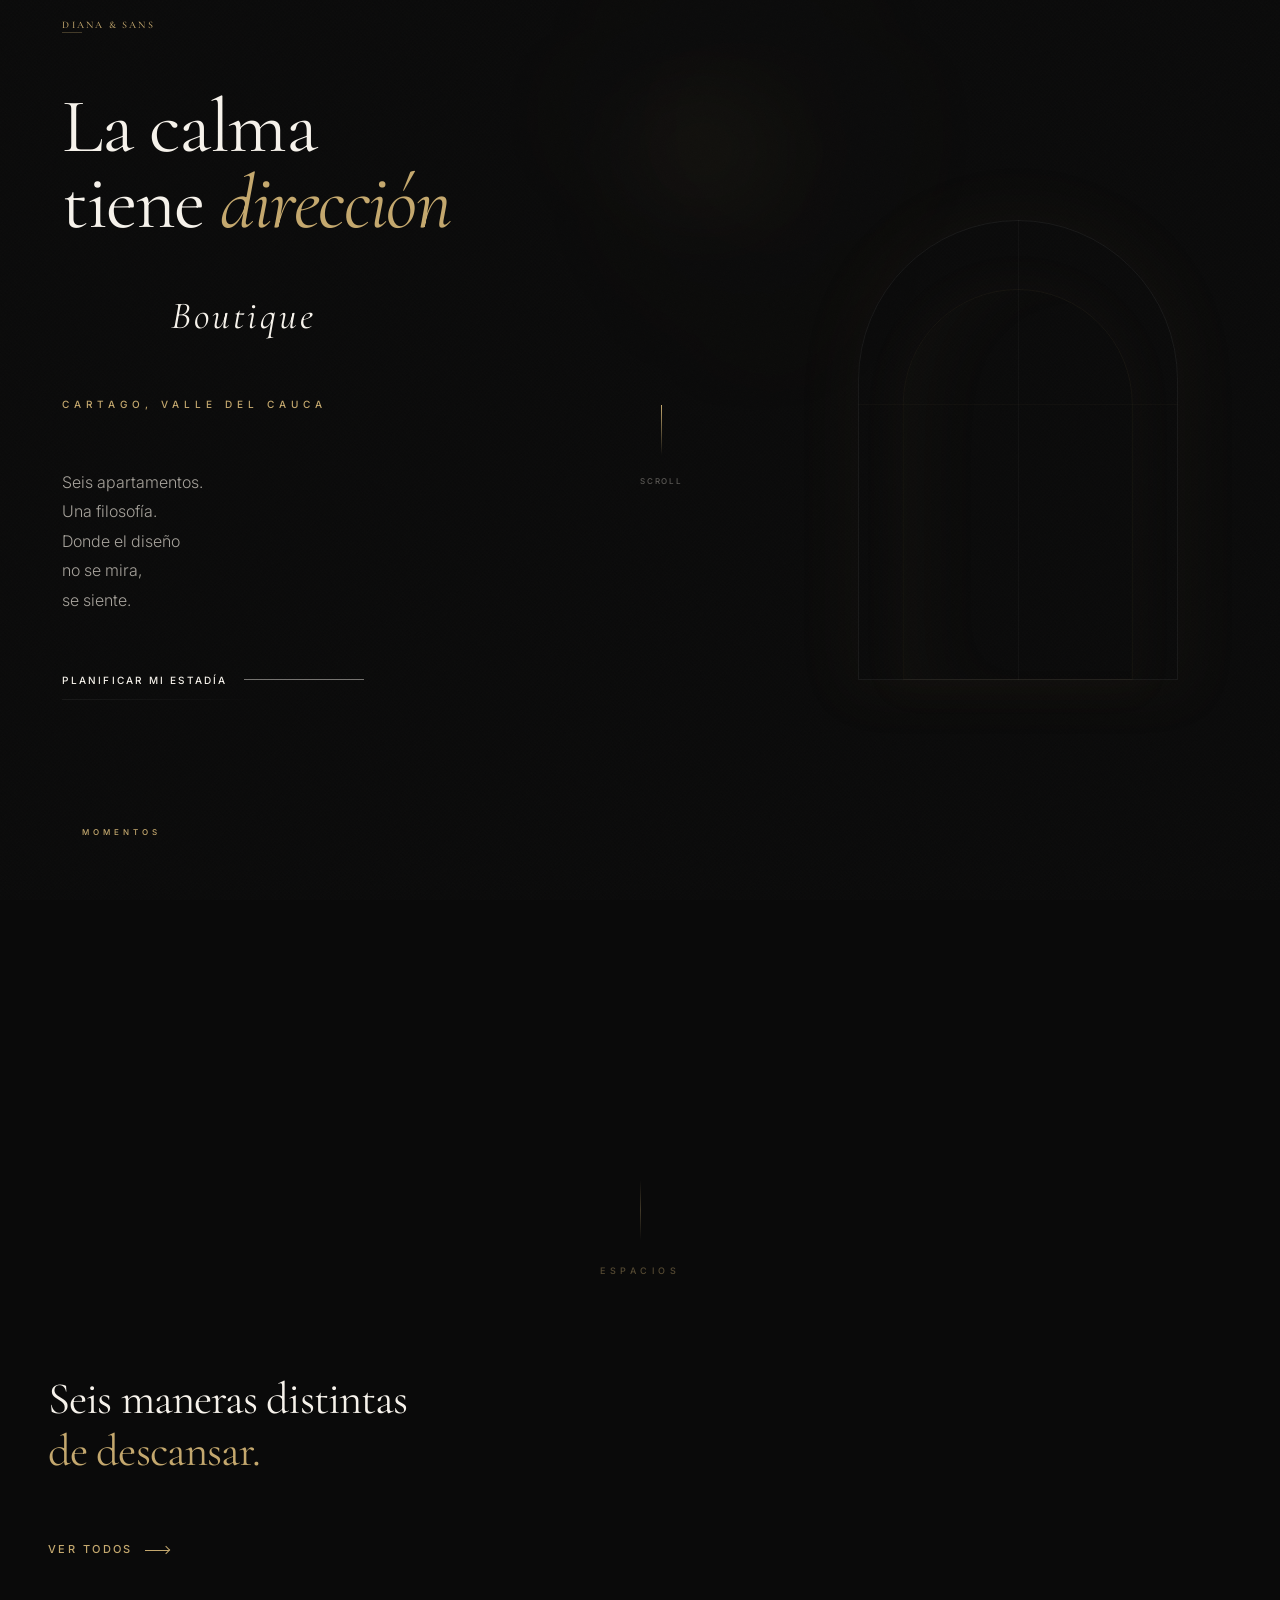
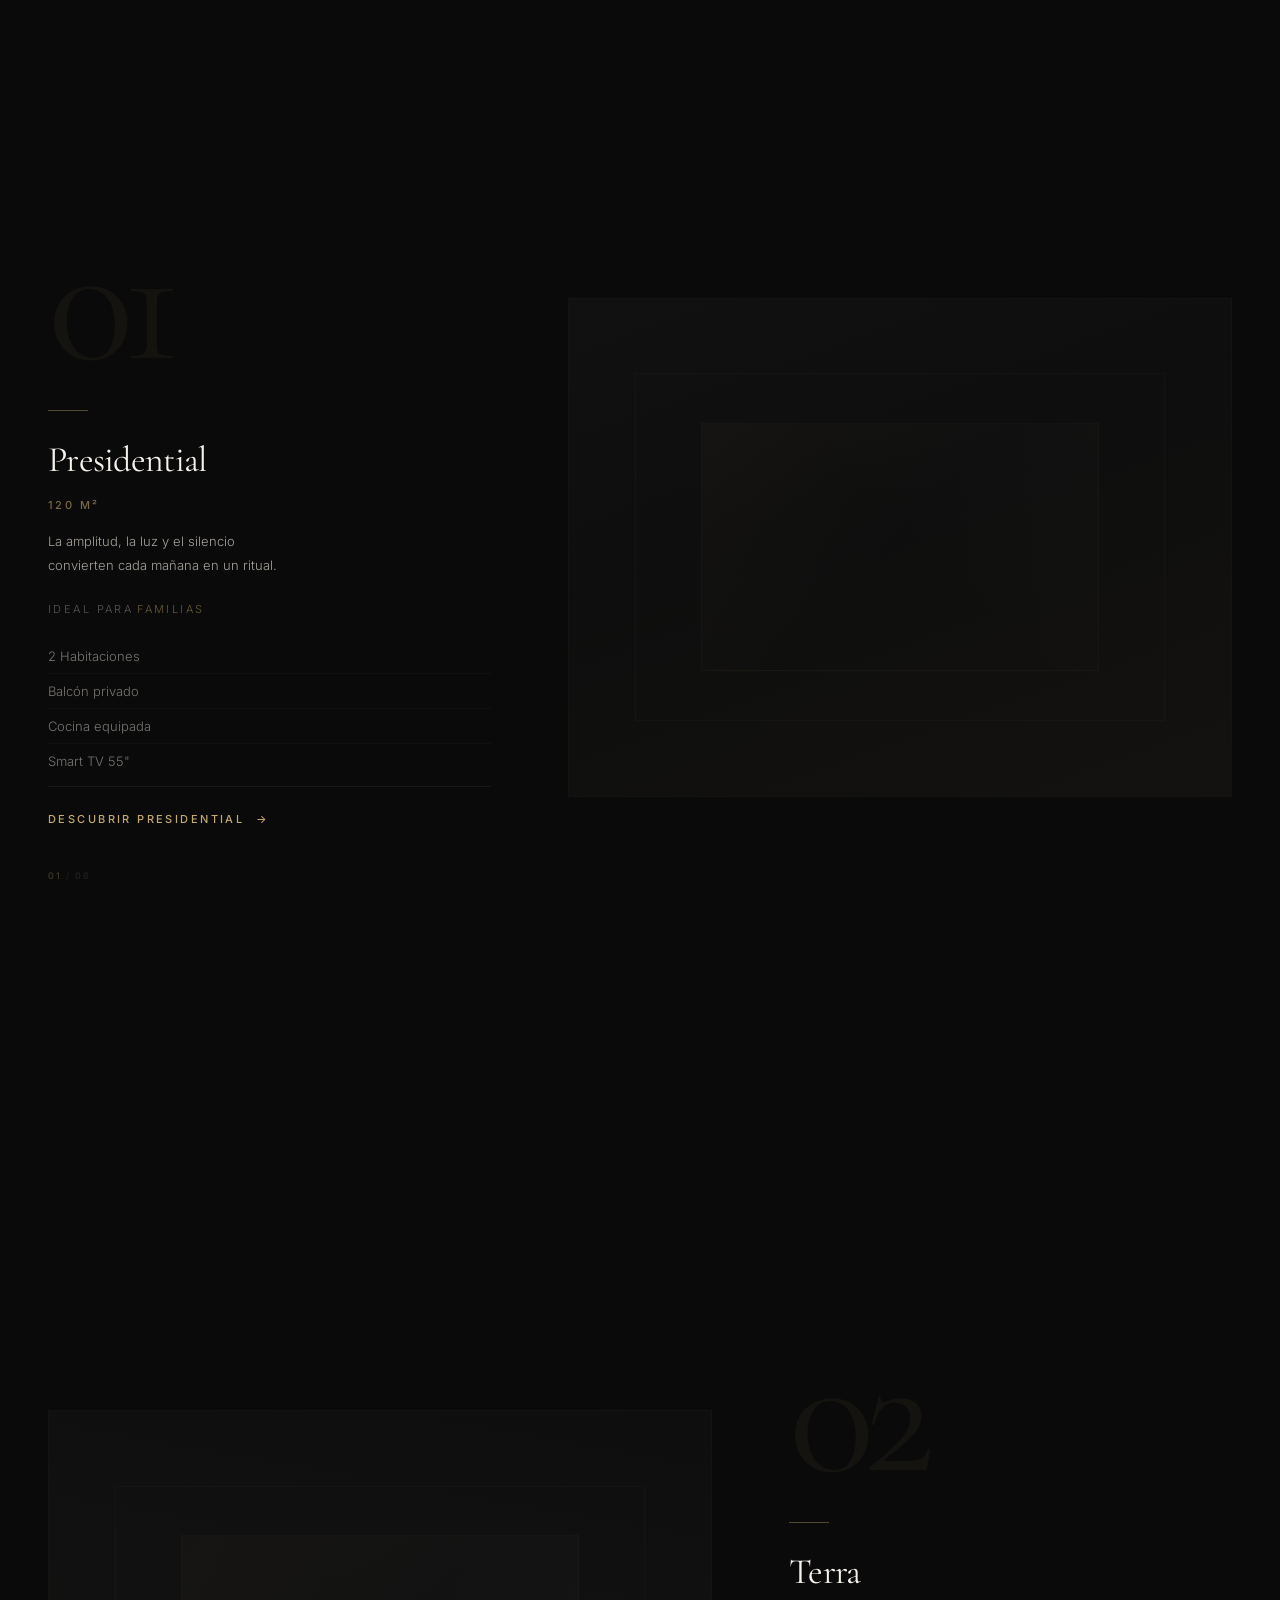
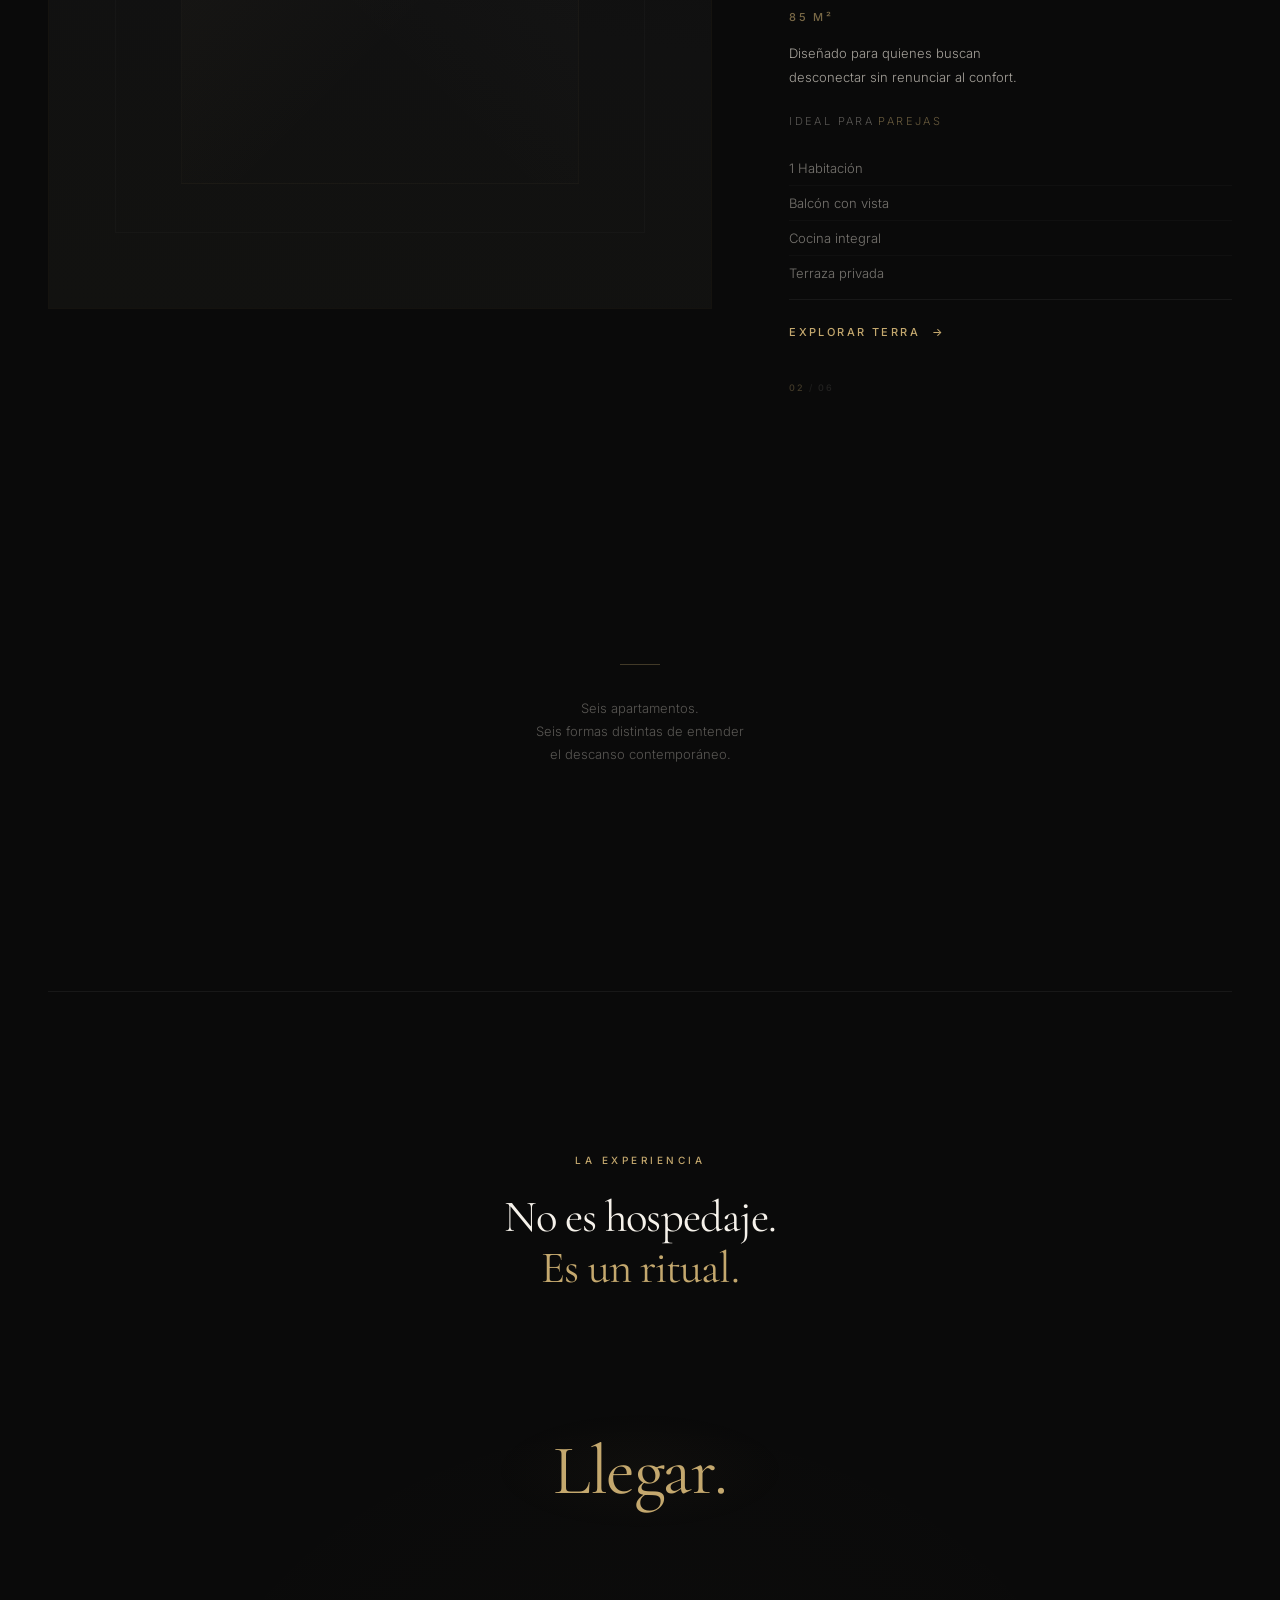
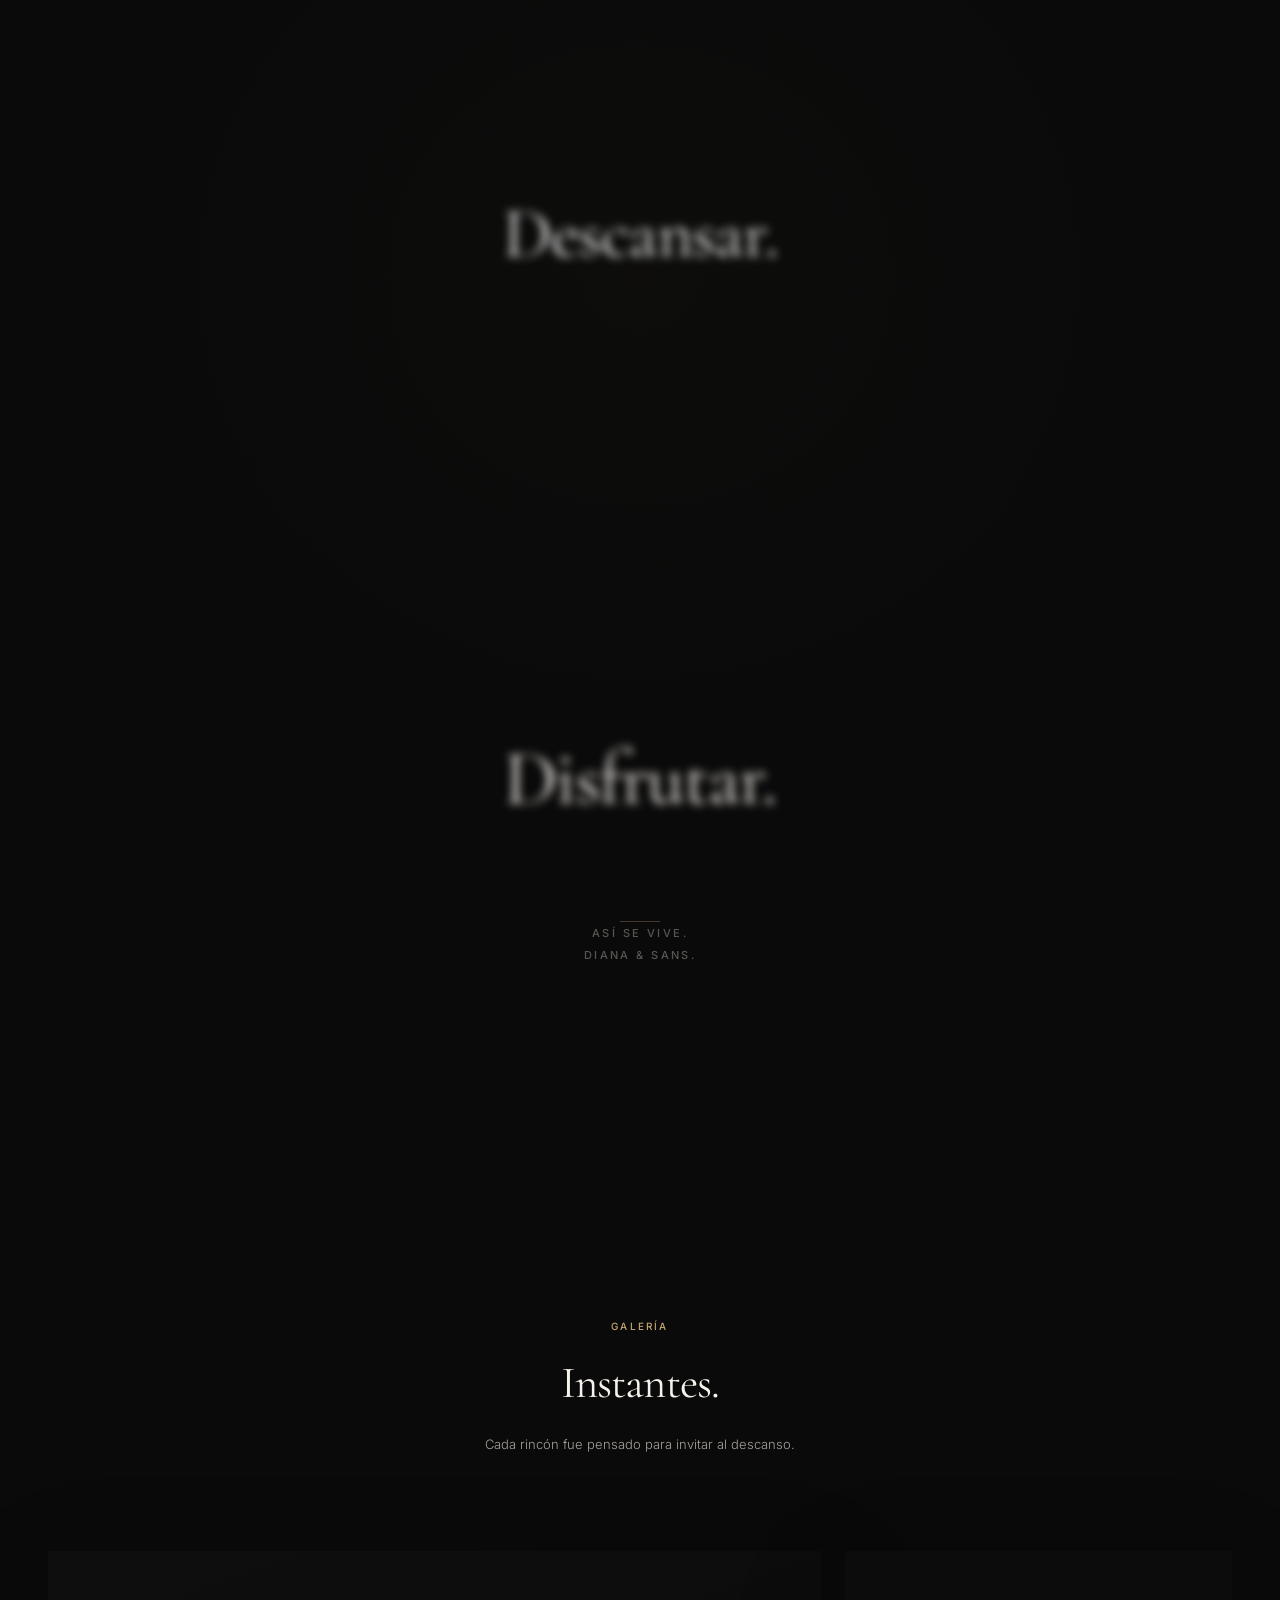
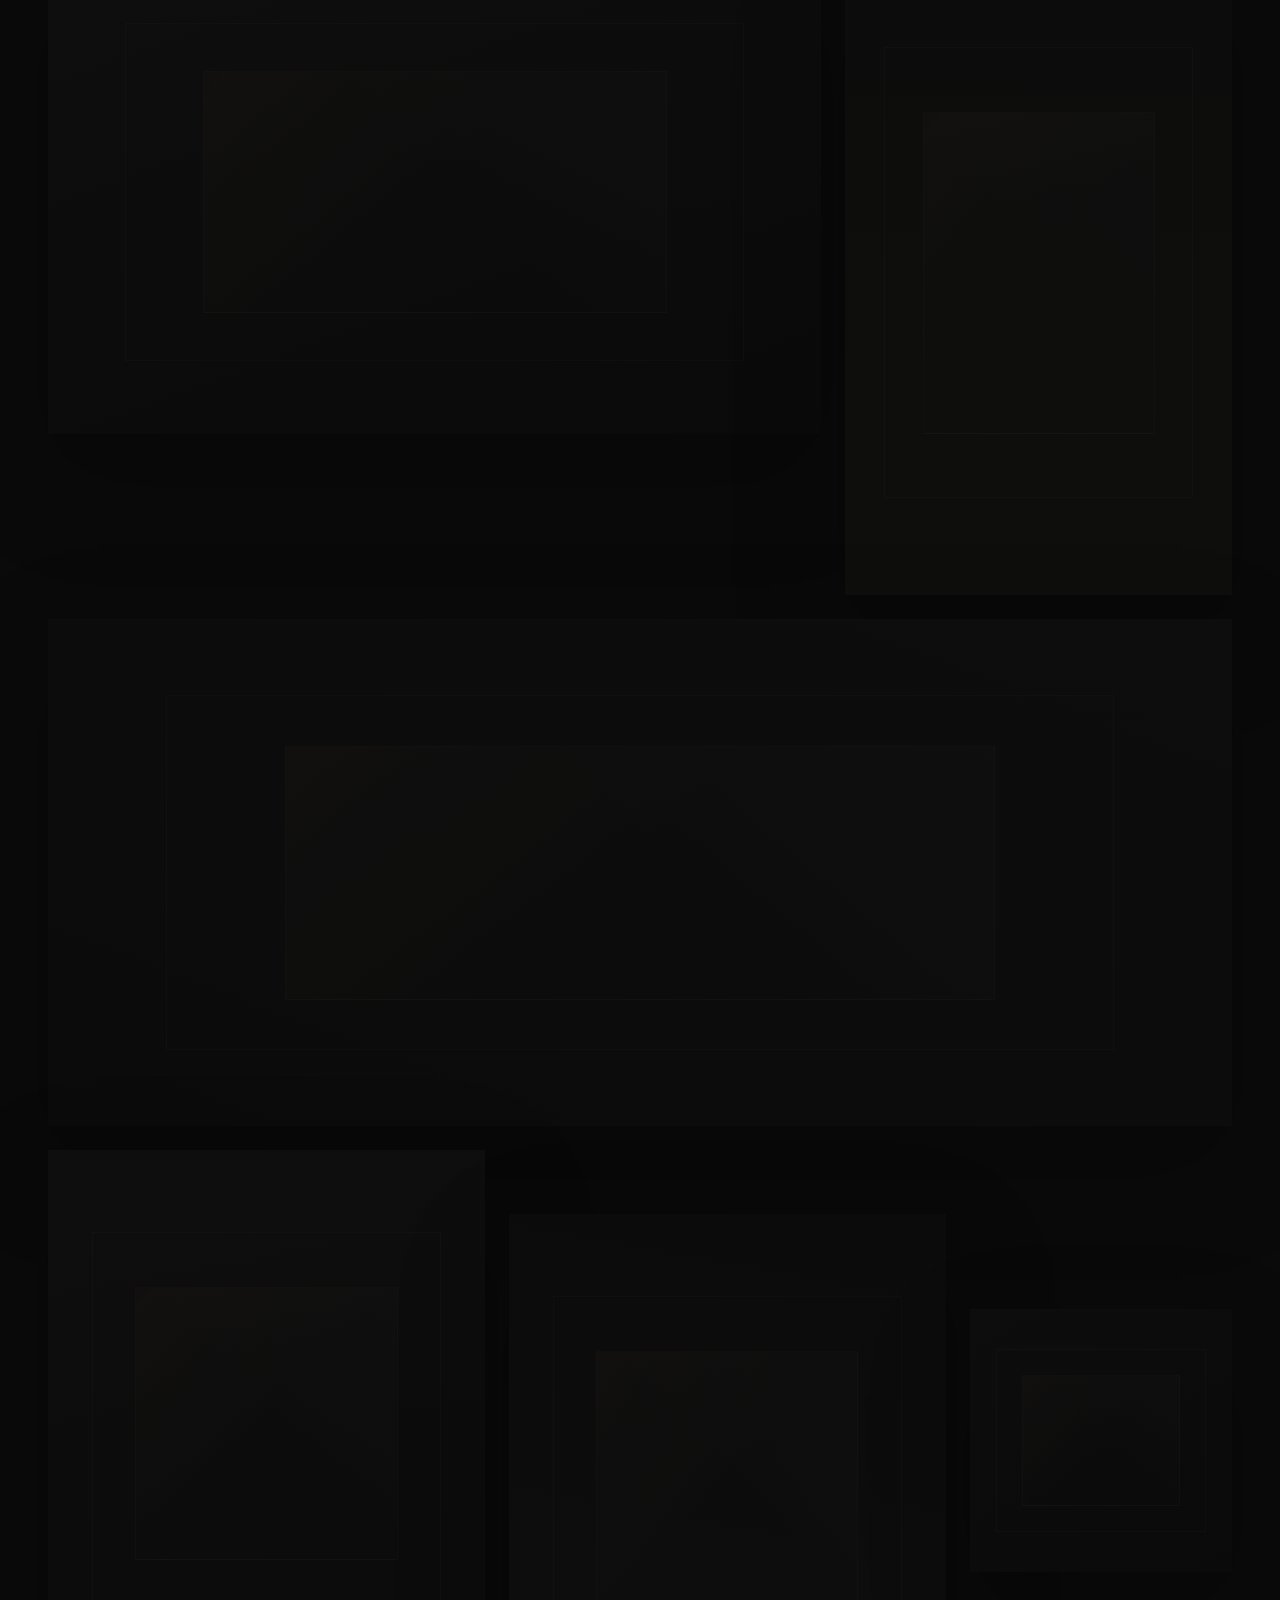
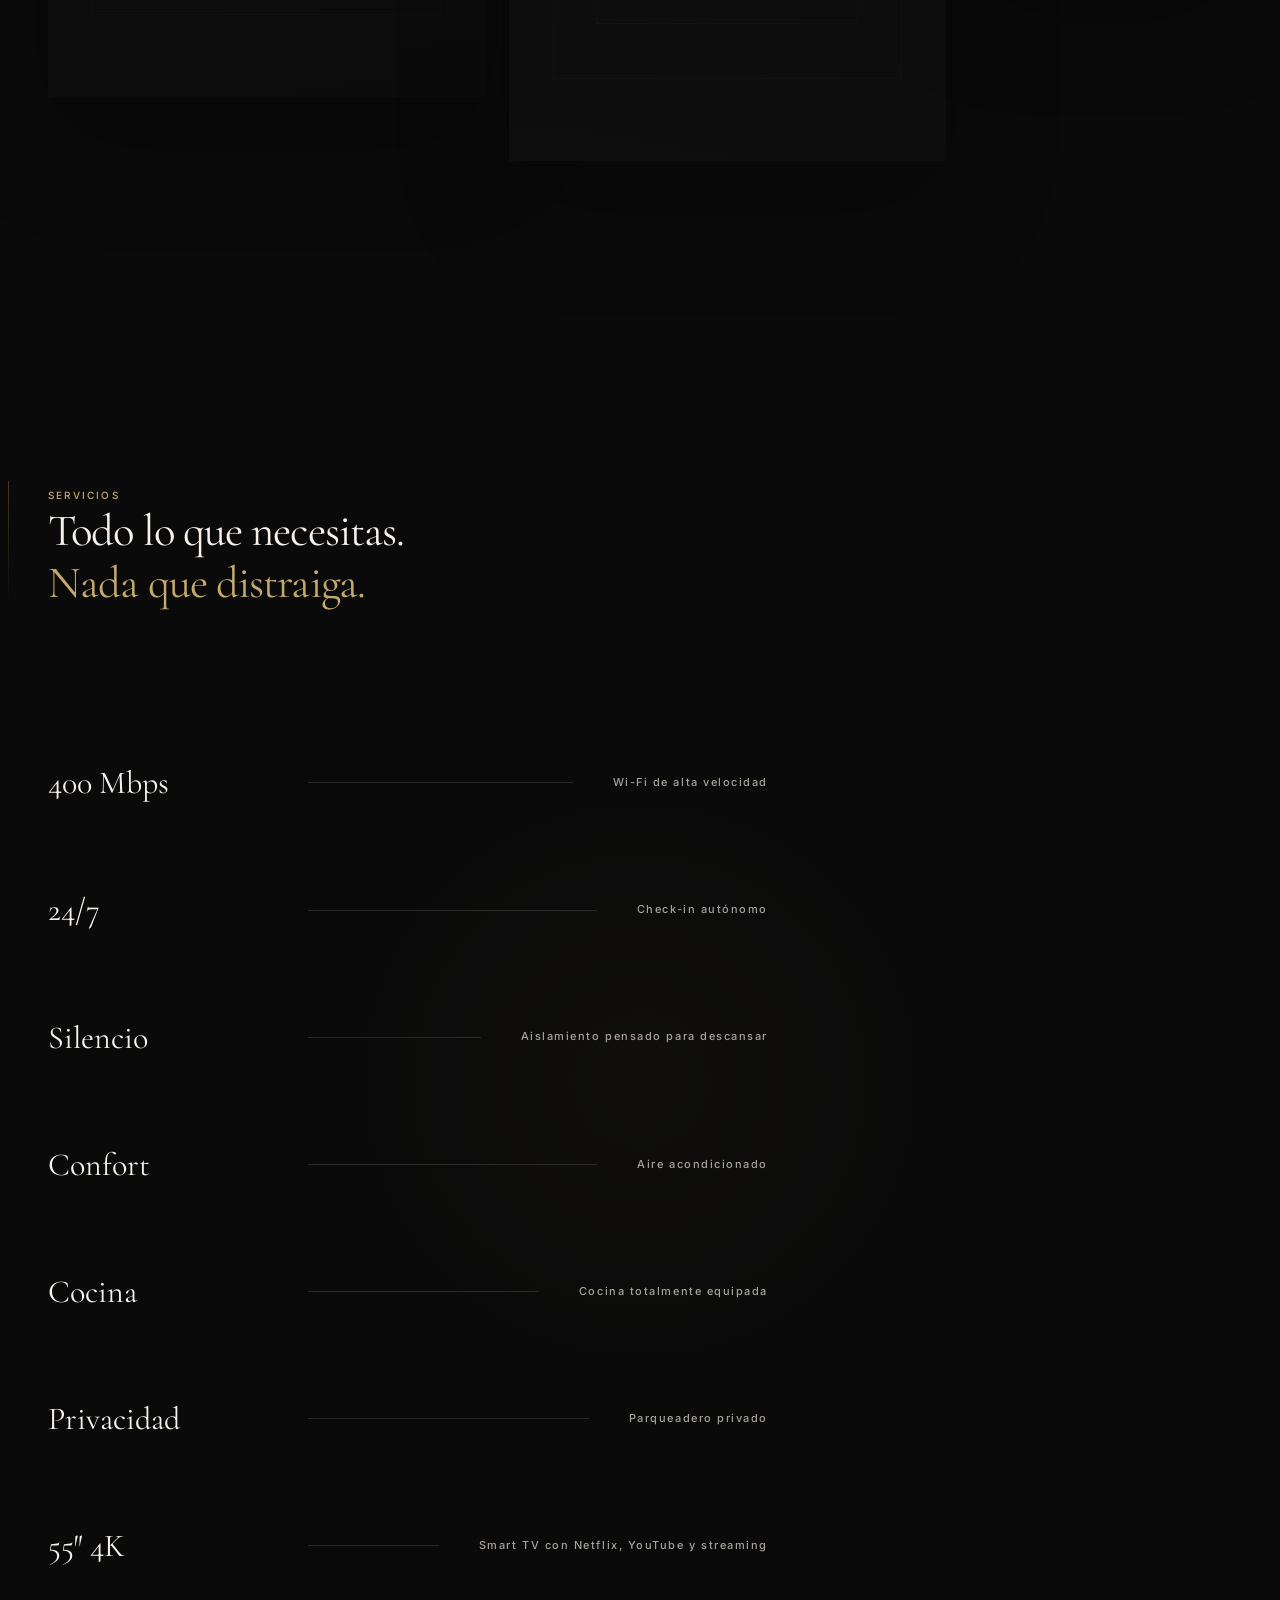
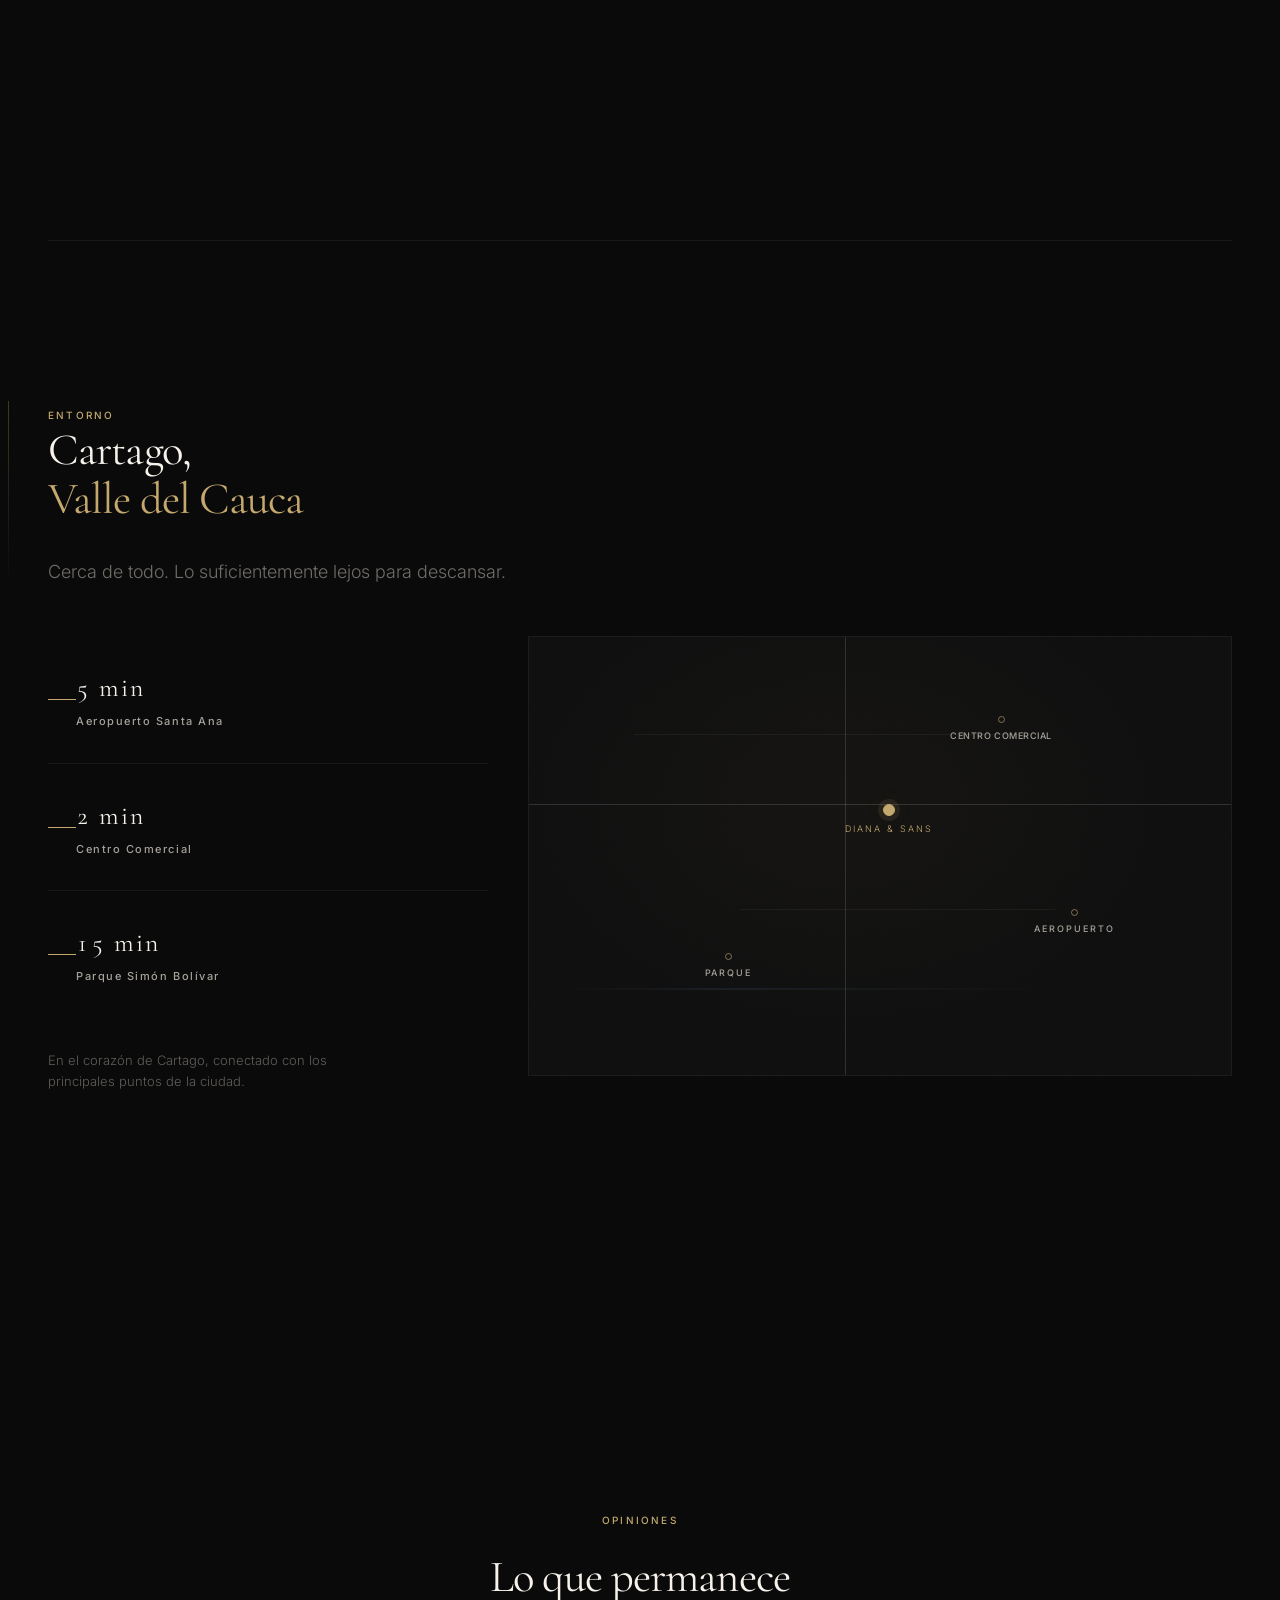
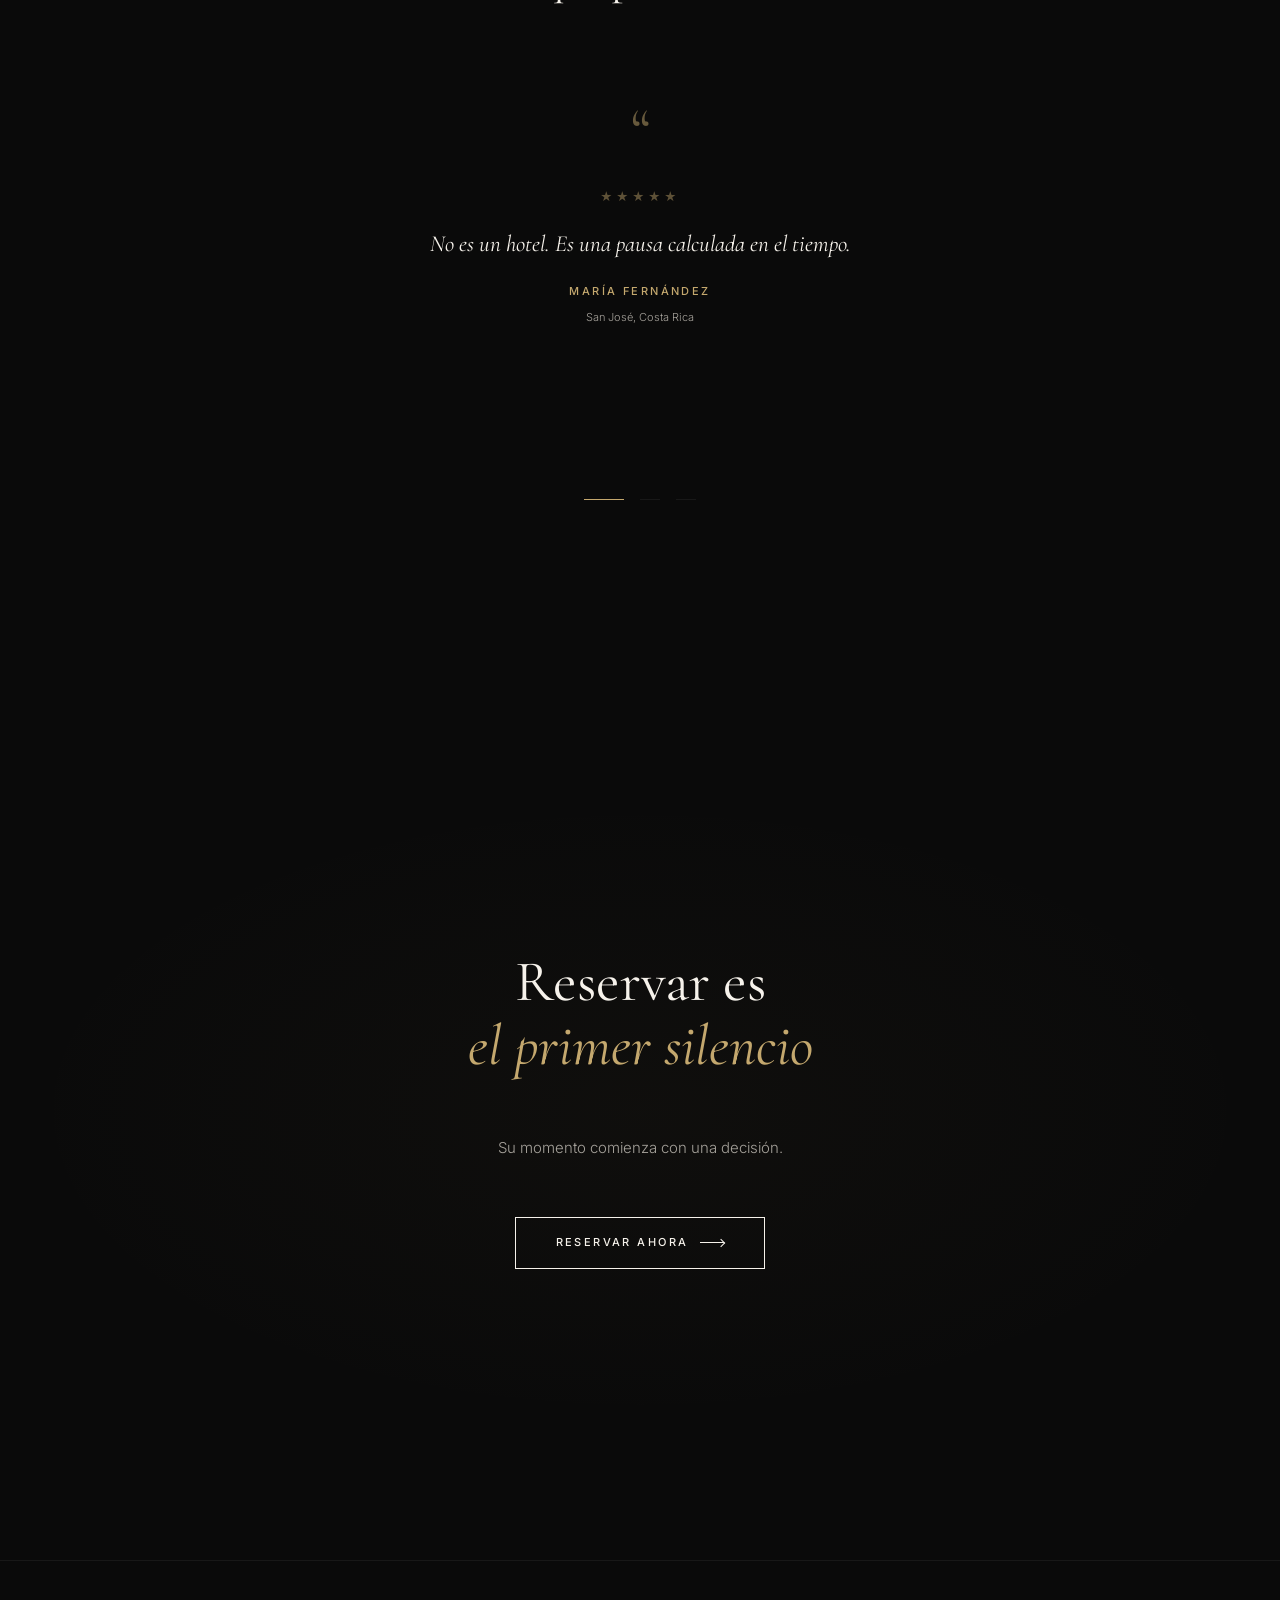
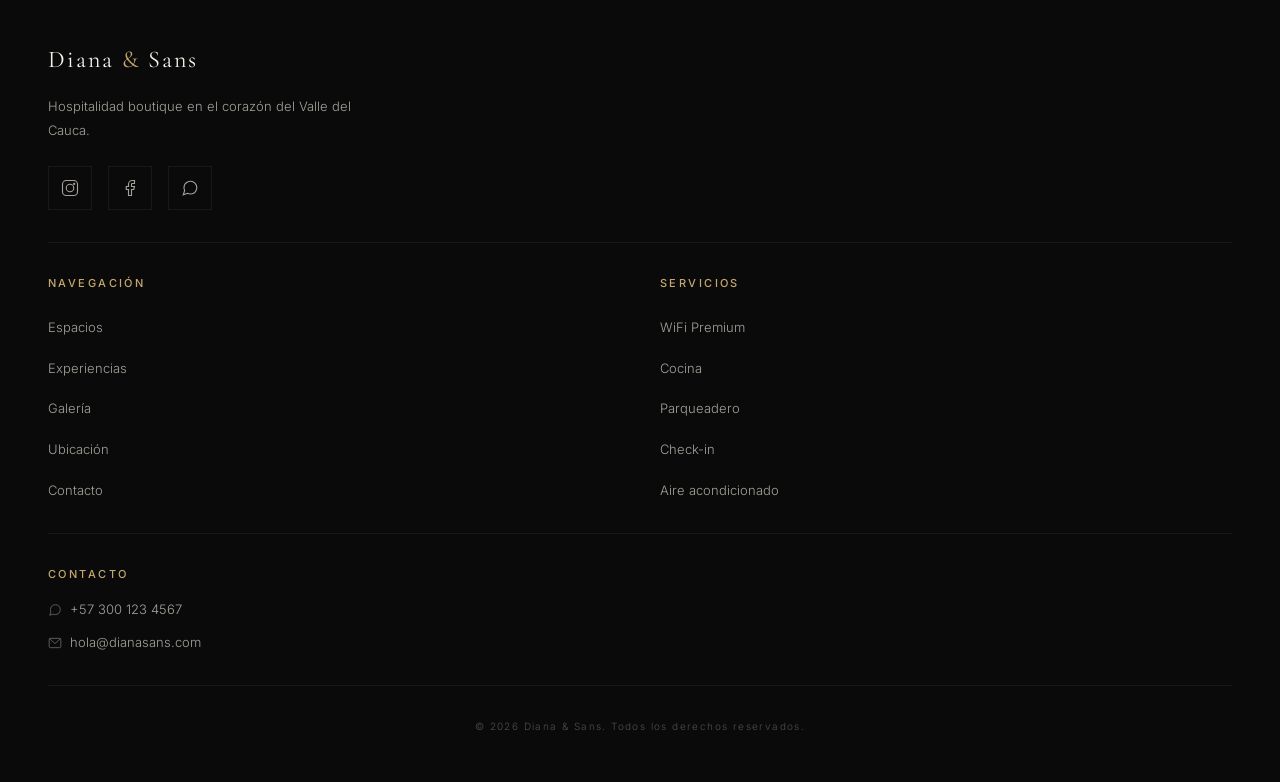
==== commit 6983647f: "feat(opiniones): editorial redesign - fade animation, stars, bigger quotes, active dots" ====
--- a/index.html
+++ b/index.html
@@ -487,12 +487,13 @@
       <div class="opiniones__layout">
         <div class="section-header section-header--center" data-reveal style="margin-bottom: var(--space-96);">
           <span class="overline">Opiniones</span>
-          <h2 class="heading-section">Lo que dicen</h2>
+          <h2 class="heading-section">Lo que permanece</h2>
         </div>
 
         <div class="opiniones__quotes">
-          <div class="opinione" data-reveal>
+          <div class="opinione is-active" data-reveal>
             <span class="opinione__mark">&ldquo;</span>
+            <div class="opinione__stars" aria-label="5 de 5 estrellas">&#9733;&#9733;&#9733;&#9733;&#9733;</div>
             <p class="opinione__text">
               No es un hotel. Es una pausa calculada en el tiempo.
             </p>
@@ -504,9 +505,9 @@
 
           <div class="opinione" data-reveal>
             <span class="opinione__mark">&ldquo;</span>
+            <div class="opinione__stars" aria-label="5 de 5 estrellas">&#9733;&#9733;&#9733;&#9733;&#9733;</div>
             <p class="opinione__text">
-              Llegué buscando un lugar para dormir.
-              Me fui con la sensación de haber vivido silencio.
+              Llegué buscando un lugar para dormir. Me fui con la sensación de haber vivido silencio.
             </p>
             <div class="opinione__author">
               <span class="opinione__author-name">Carlos Mendoza</span>
@@ -516,8 +517,9 @@
 
           <div class="opinione" data-reveal>
             <span class="opinione__mark">&ldquo;</span>
+            <div class="opinione__stars" aria-label="5 de 5 estrellas">&#9733;&#9733;&#9733;&#9733;&#9733;</div>
             <p class="opinione__text">
-              Menos es infinitamente más. Diana & Sans lo demuestra.
+              Menos es infinitamente más. Diana &amp; Sans lo demuestra.
             </p>
             <div class="opinione__author">
               <span class="opinione__author-name">Lucía Vega</span>
--- a/assets/css/sections.css
+++ b/assets/css/sections.css
@@ -1100,31 +1100,57 @@
   flex-direction: column;
   align-items: center;
   text-align: center;
+  padding-top: 100px;
 }
 
 .opiniones__quotes {
   display: flex;
   flex-direction: column;
-  gap: var(--space-128);
-  max-width: 720px;
+  max-width: 800px;
   margin: 0 auto;
-}
-
+  position: relative;
+  min-height: 320px;
+}
+
+/* ── Quote base ── */
 .opinione {
-  display: flex;
-  flex-direction: column;
-  align-items: center;
-  gap: var(--space-32);
-}
-
+  display: none;
+  flex-direction: column;
+  align-items: center;
+  gap: var(--space-24);
+  opacity: 0;
+  transform: translateY(20px);
+  transition: opacity 0.6s cubic-bezier(0.16, 1, 0.3, 1),
+              transform 0.6s cubic-bezier(0.16, 1, 0.3, 1);
+}
+
+.opinione.is-active {
+  display: flex;
+}
+
+.opinione.is-visible {
+  opacity: 1;
+  transform: translateY(0);
+}
+
+/* ── Quotes — bigger, gold ── */
 .opinione__mark {
   font-family: var(--font-heading);
-  font-size: 3rem;
+  font-size: 4rem;
   color: var(--color-gold);
   line-height: 1;
-  opacity: 0.4;
-}
-
+  opacity: 0.5;
+}
+
+/* ── Stars ── */
+.opinione__stars {
+  font-size: 0.75rem;
+  letter-spacing: 0.25em;
+  color: var(--color-gold);
+  opacity: 0.45;
+}
+
+/* ── Text — wider ── */
 .opinione__text {
   font-family: var(--font-heading);
   font-size: clamp(1.25rem, 1.8vw, 1.75rem);
@@ -1132,13 +1158,15 @@
   line-height: var(--leading-snug);
   color: var(--color-ivory);
   font-style: italic;
-}
-
+  max-width: 640px;
+}
+
+/* ── Author — more editorial space ── */
 .opinione__author {
   display: flex;
   flex-direction: column;
   align-items: center;
-  gap: var(--space-4);
+  gap: var(--space-8);
 }
 
 .opinione__author-name {
@@ -1154,6 +1182,7 @@
   color: var(--color-gray-warm);
 }
 
+/* ── Nav dots — active longer ── */
 .opiniones__nav {
   display: flex;
   align-items: center;
@@ -1162,14 +1191,16 @@
 }
 
 .opiniones__nav-dot {
-  width: 32px;
+  width: 20px;
   height: 1px;
   background-color: var(--color-divider);
   cursor: pointer;
-  transition: background-color var(--duration-fast) var(--ease-out);
+  transition: background-color var(--duration-fast) var(--ease-out),
+              width 0.4s var(--ease-out);
 }
 
 .opiniones__nav-dot.active {
+  width: 40px;
   background-color: var(--color-gold);
 }
 
--- a/assets/css/responsive.css
+++ b/assets/css/responsive.css
@@ -400,8 +400,12 @@
   }
 
   /* Opiniones */
+  .opiniones__layout {
+    padding-top: 60px;
+  }
+
   .opiniones__quotes {
-    gap: var(--space-80);
+    min-height: 280px;
   }
 
   /* CTA Final */
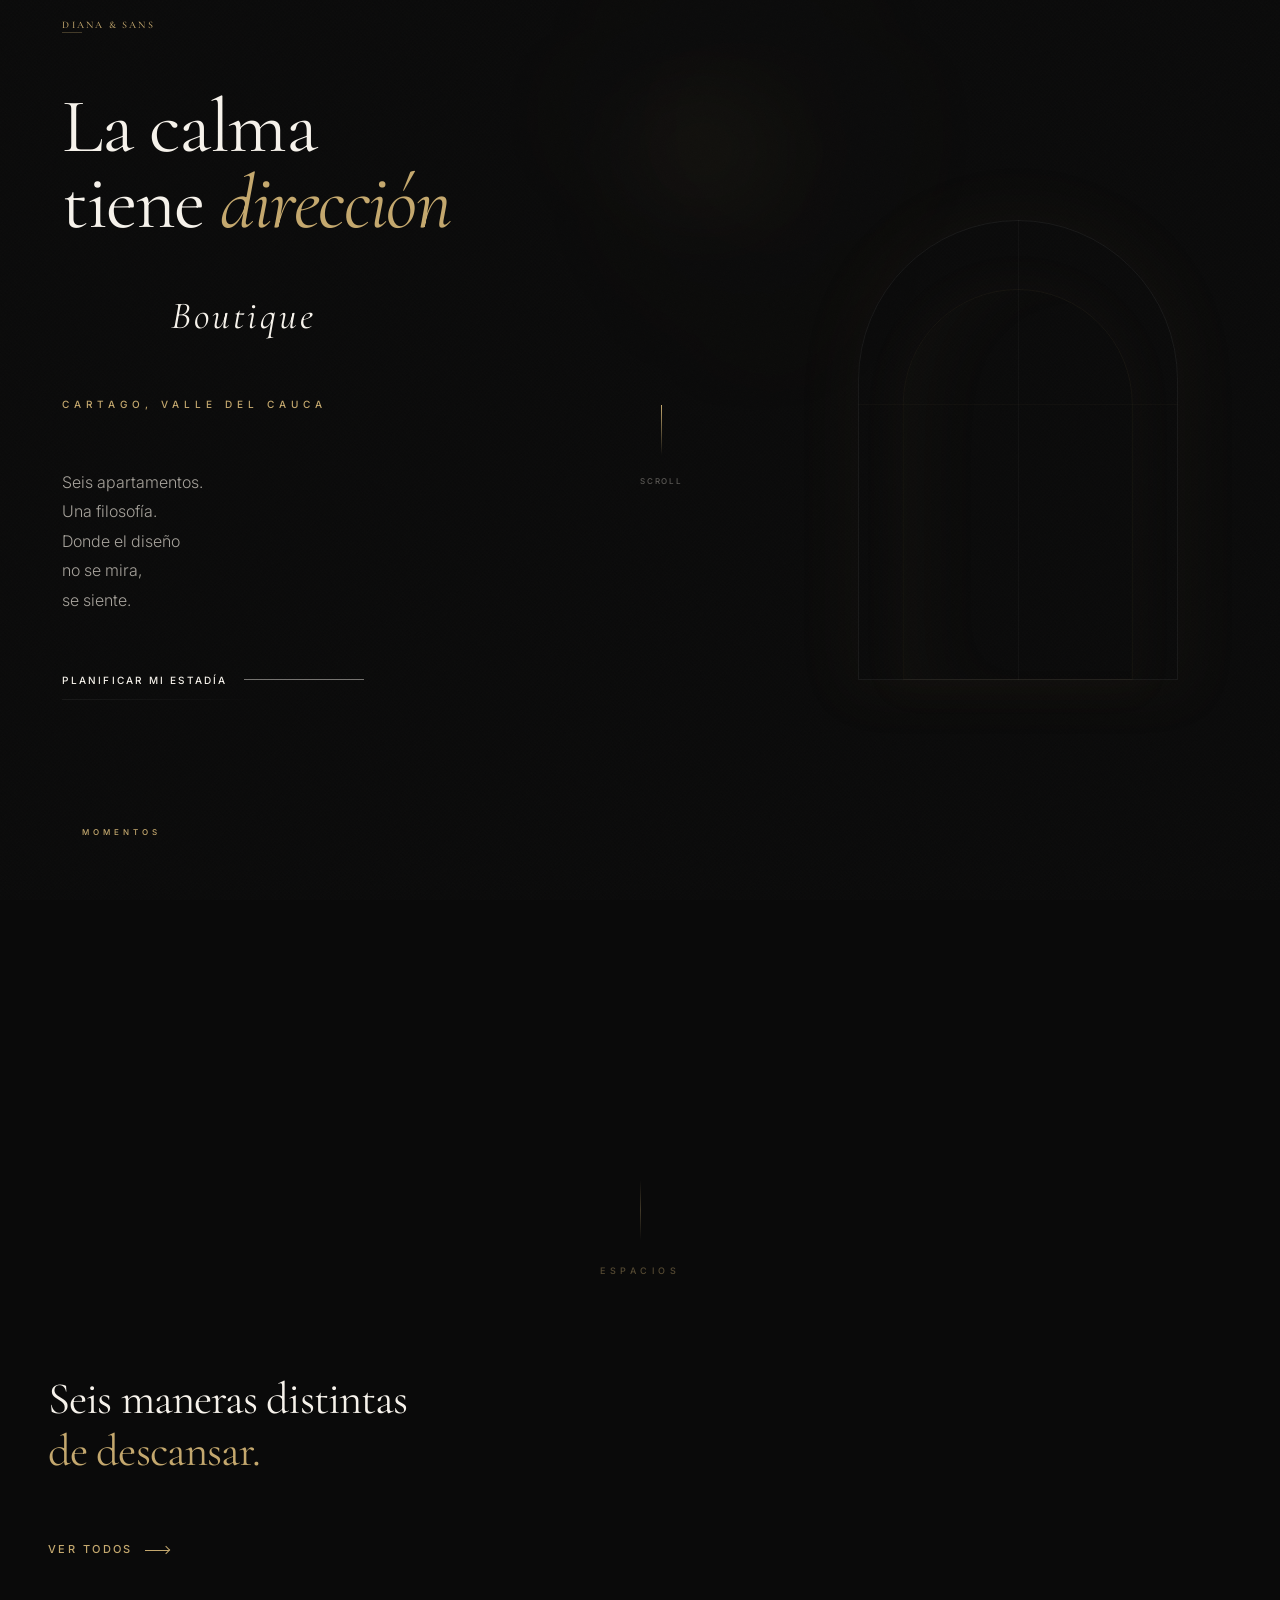
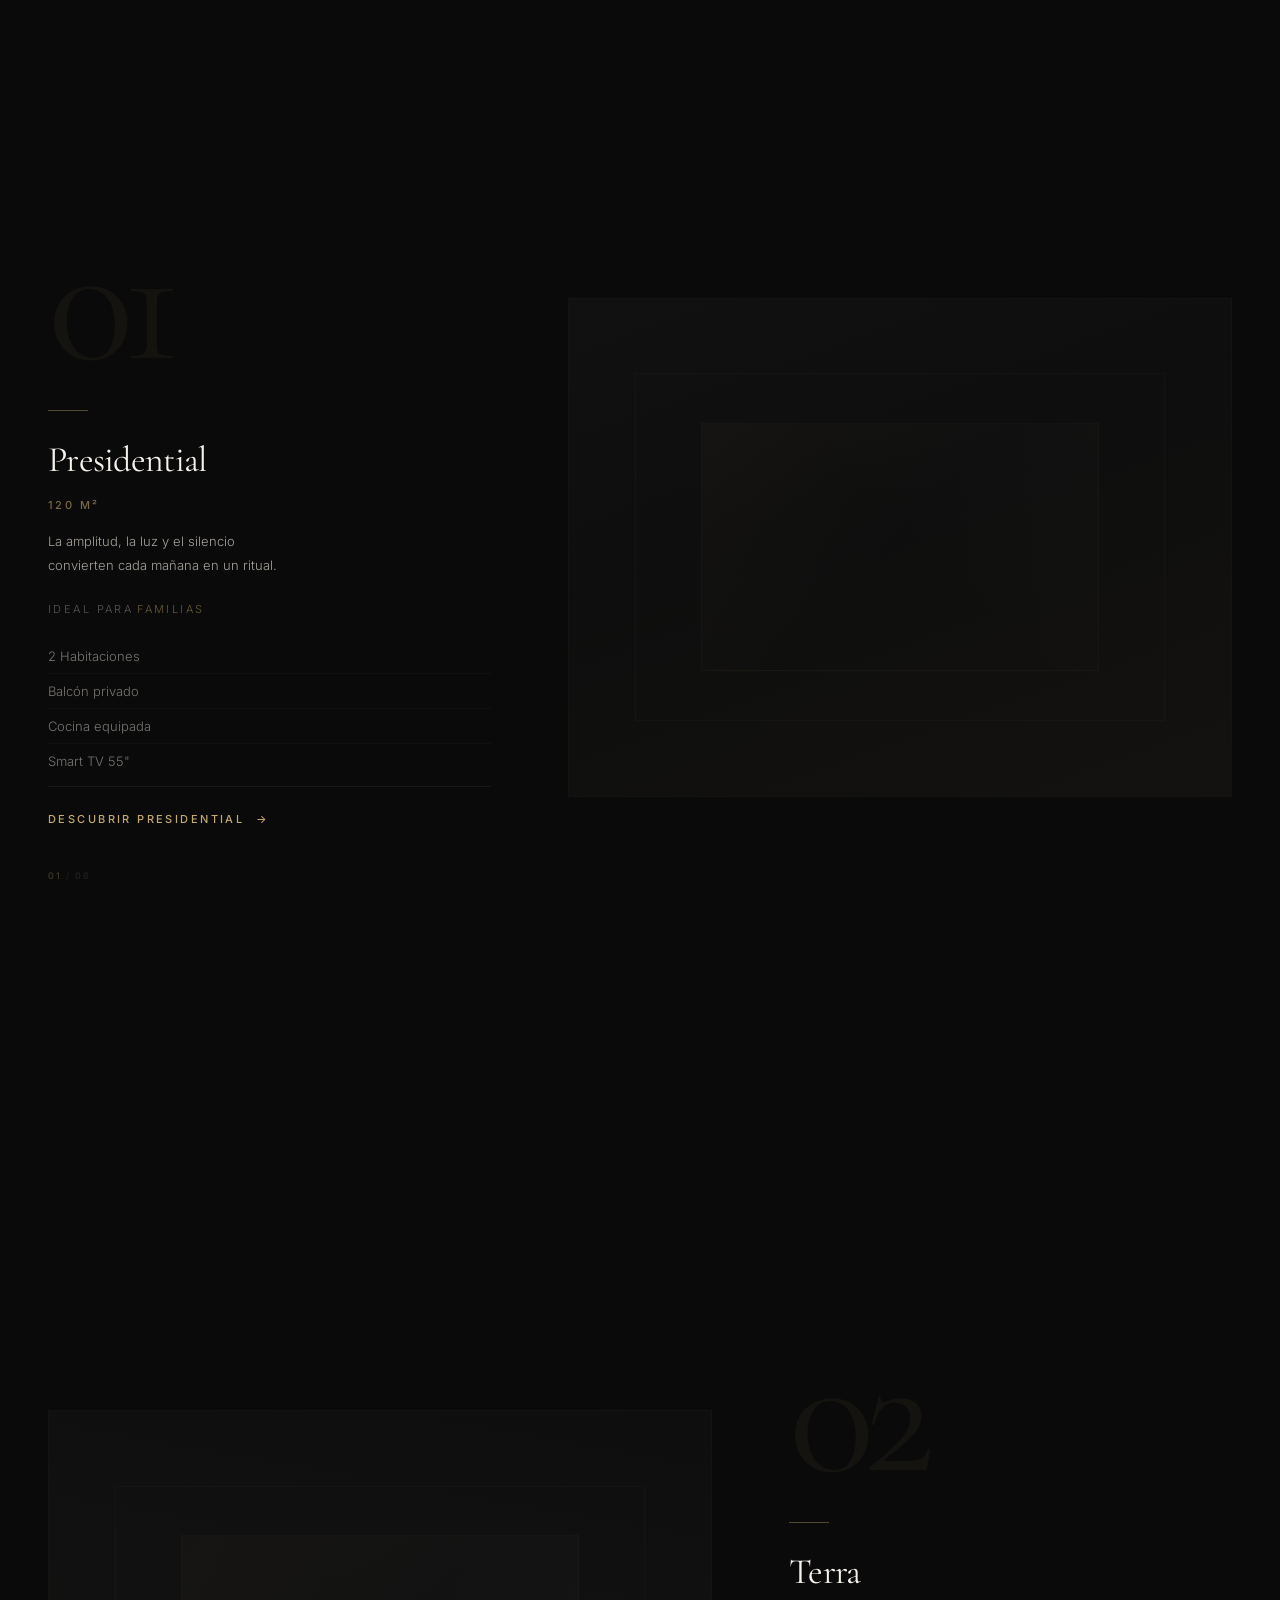
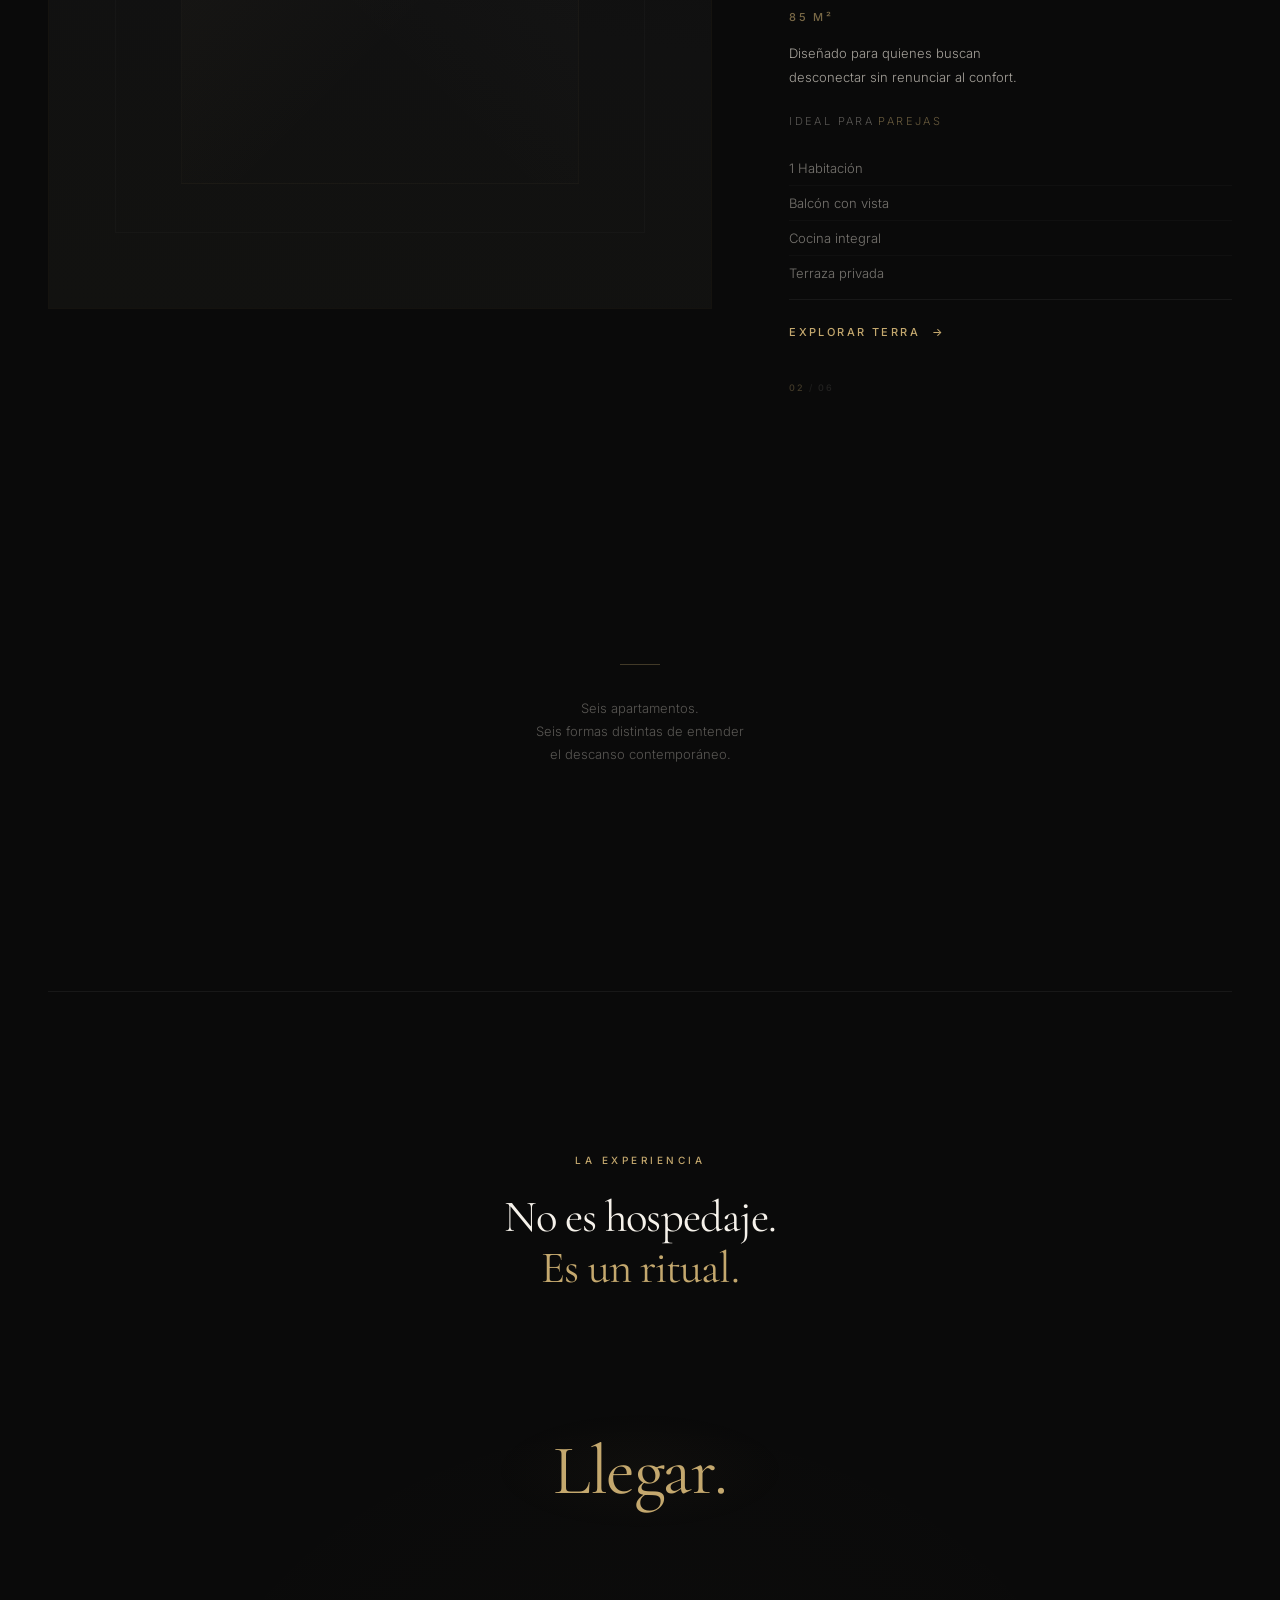
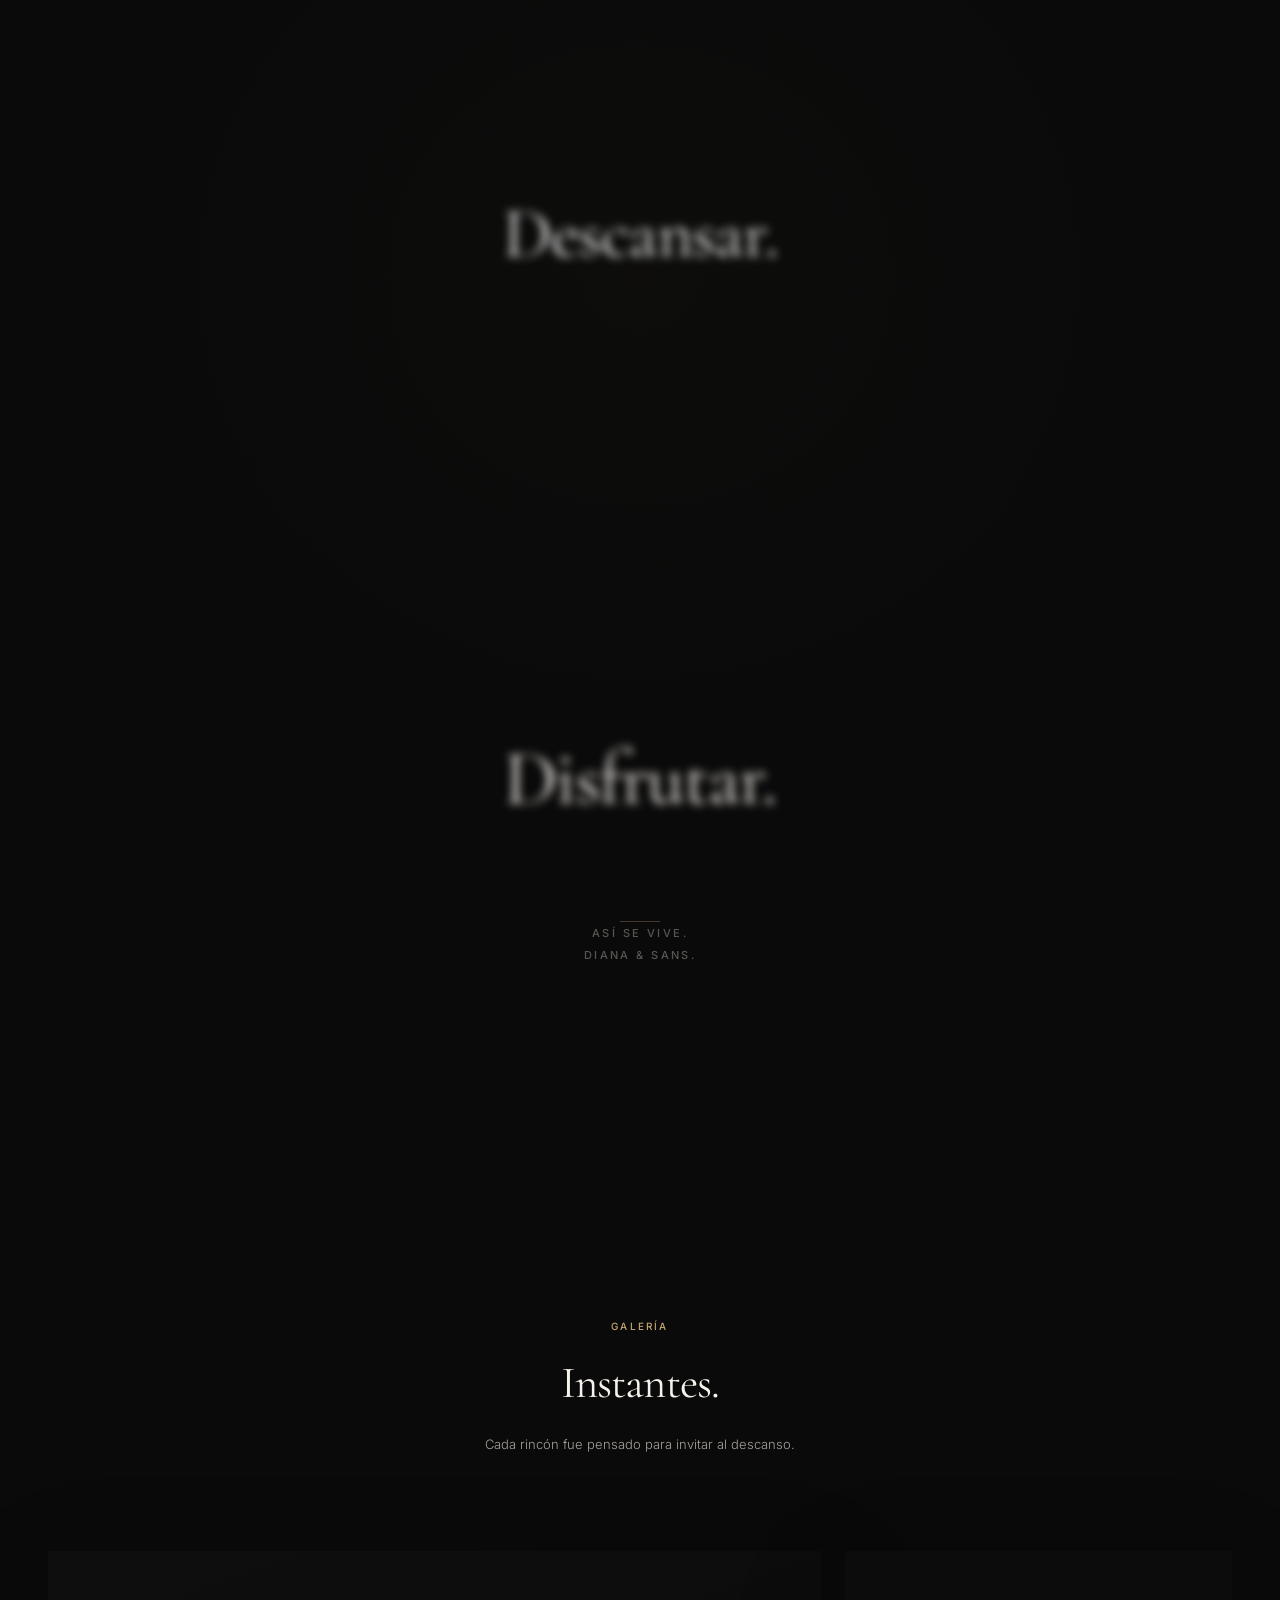
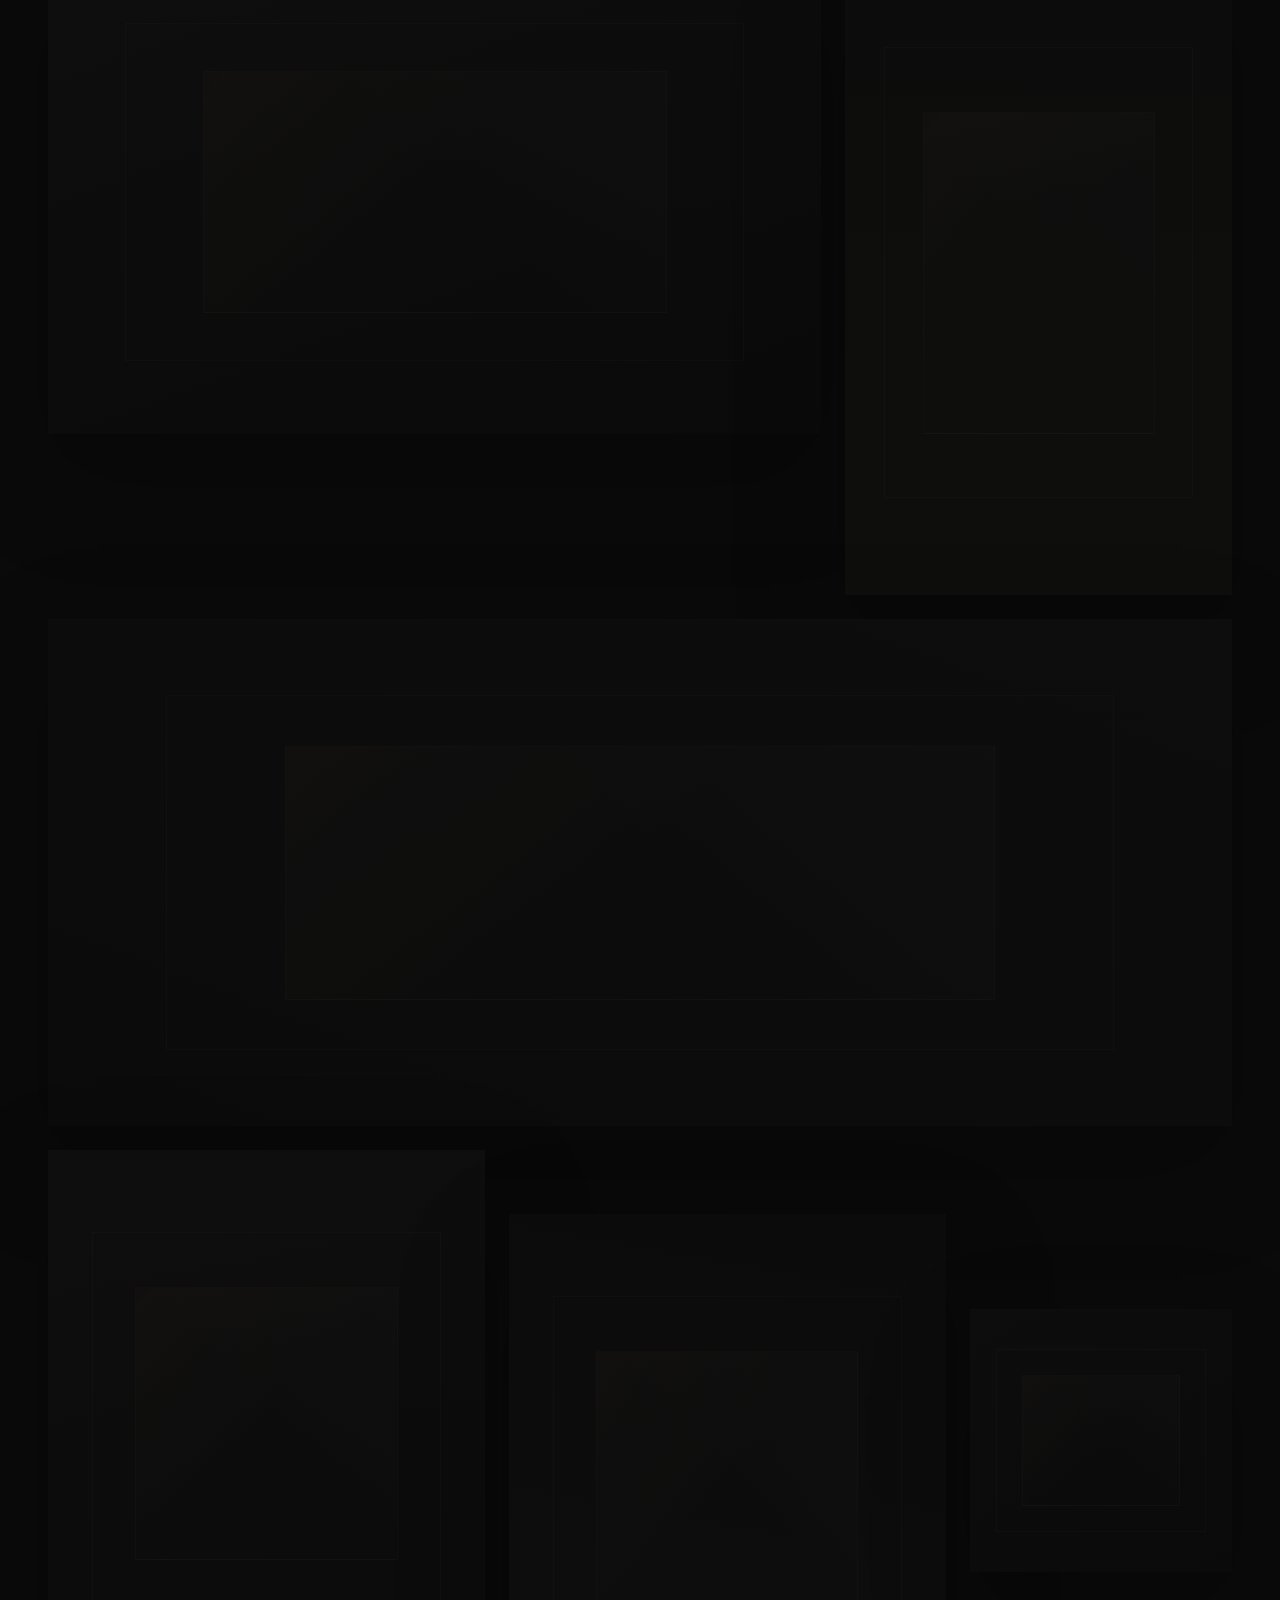
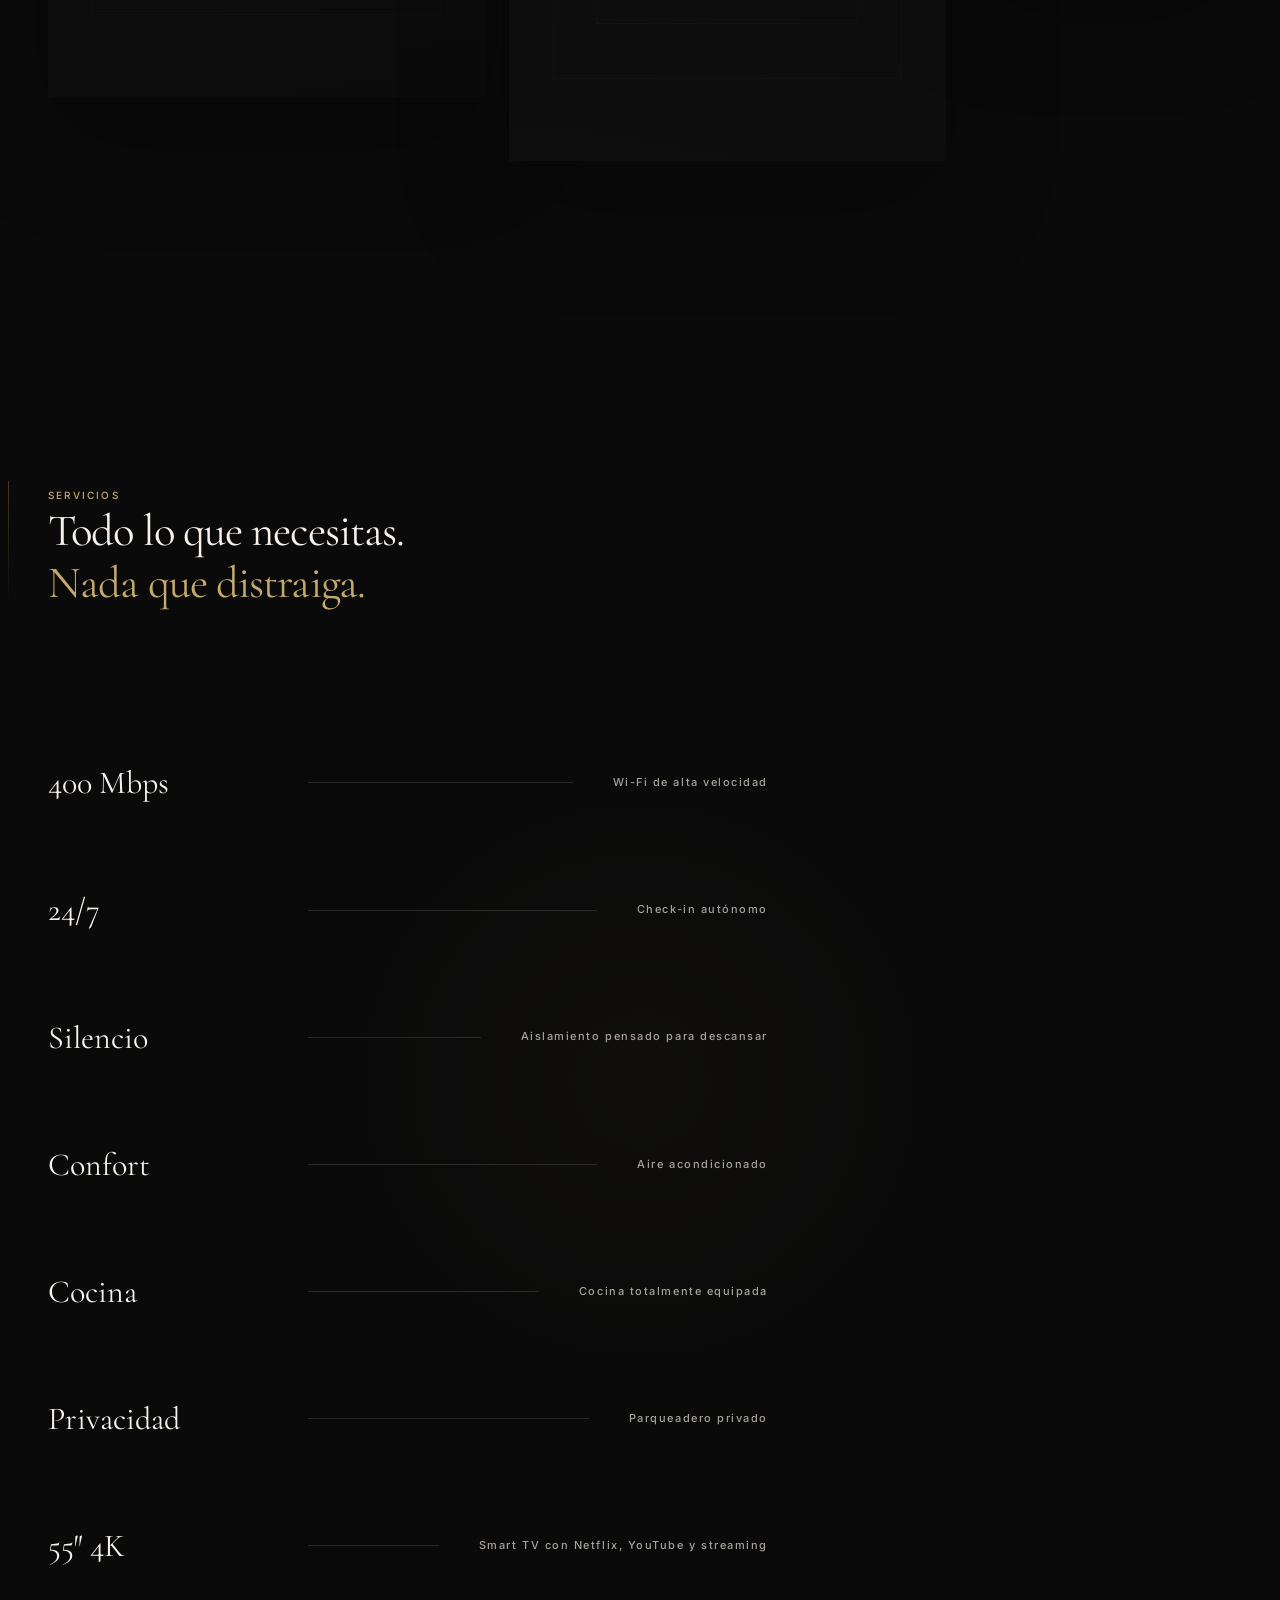
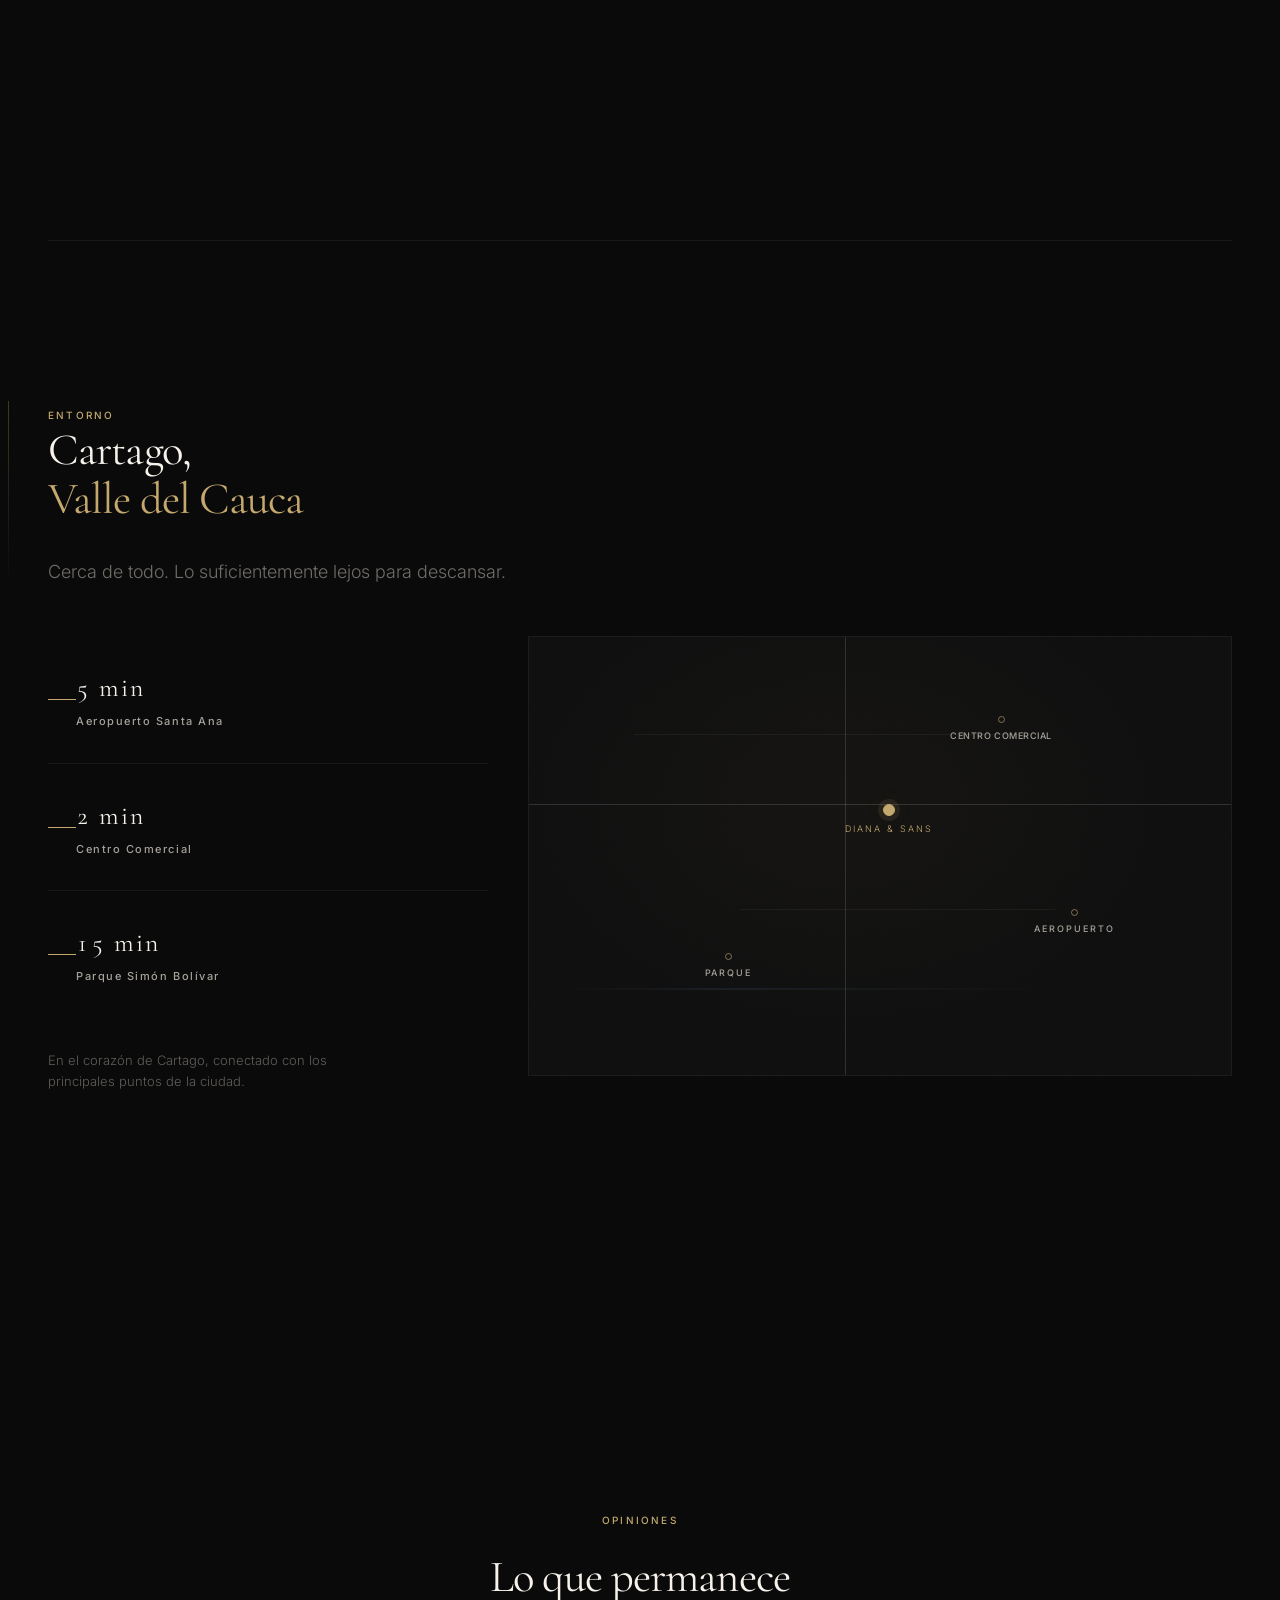
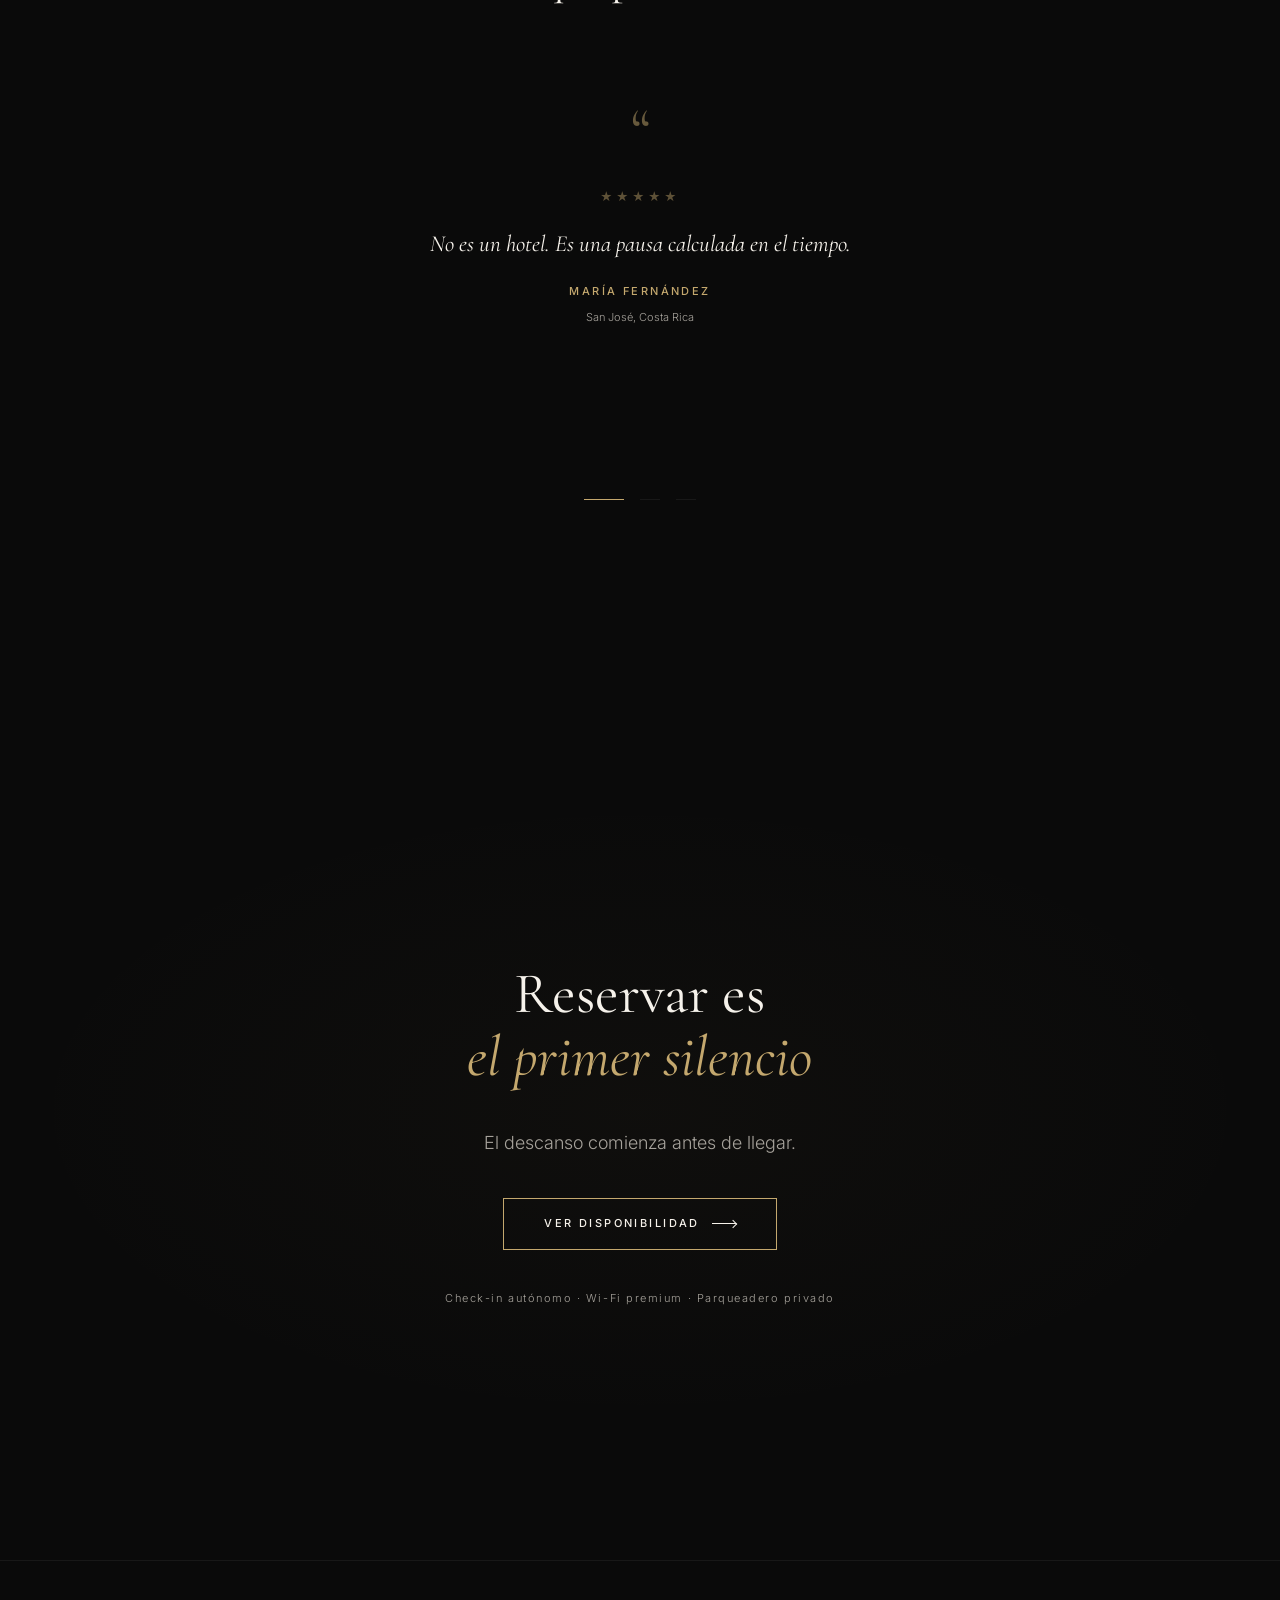
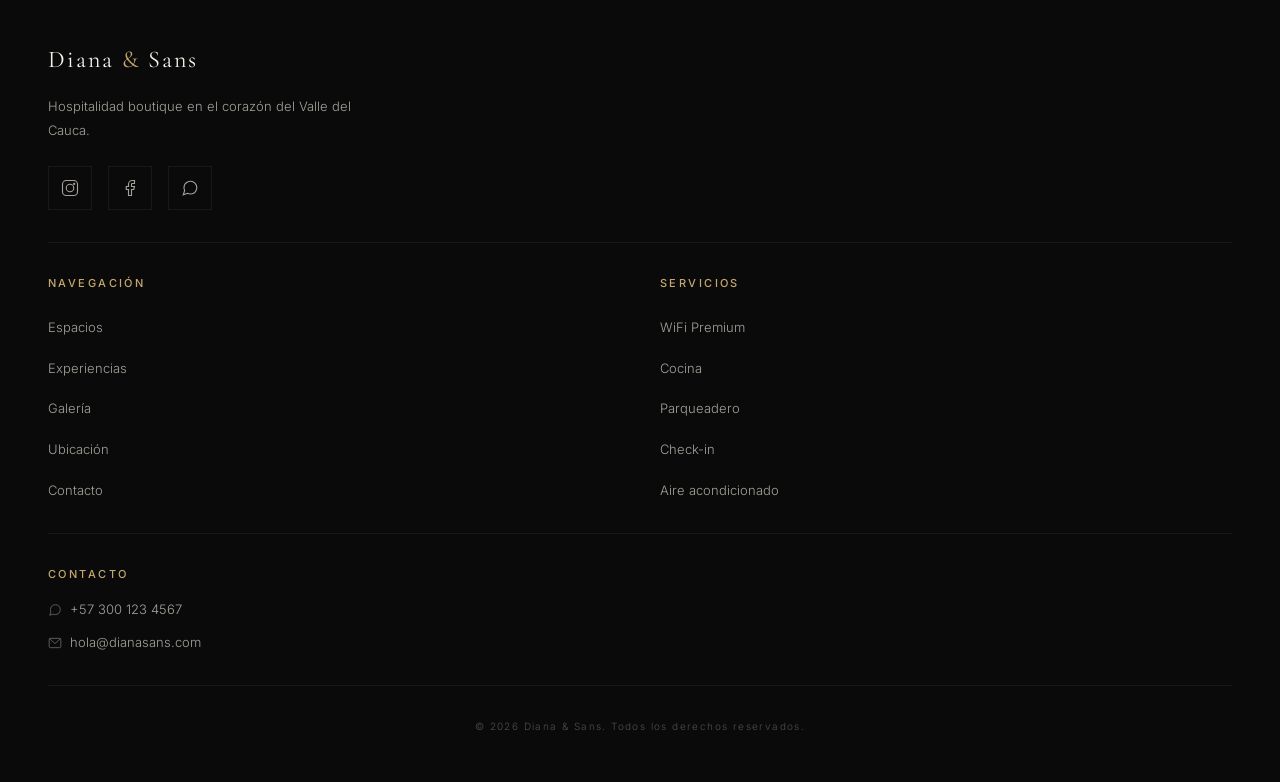
==== commit c002d085: "feat(cta): editorial close - staggered reveal, gold button, context text, subtitle" ====
--- a/index.html
+++ b/index.html
@@ -547,13 +547,16 @@
         Reservar es<br>
         <span>el primer silencio</span>
       </h2>
-      <p class="body-text" data-reveal="delay-1" style="max-width: 380px; text-align: center;">
-        Su momento comienza con una decisión.
+      <p class="cta-final__subtitle" data-reveal>
+        El descanso comienza antes de llegar.
       </p>
-      <a href="#" class="btn btn--white" data-reveal="delay-2">
-        Reservar ahora
+      <a href="#" class="btn btn--cta" data-reveal>
+        Ver disponibilidad
         <span class="btn__arrow"></span>
       </a>
+      <p class="cta-final__context" data-reveal>
+        Check-in autónomo &middot; Wi-Fi premium &middot; Parqueadero privado
+      </p>
     </div>
   </section>
 
--- a/assets/css/sections.css
+++ b/assets/css/sections.css
@@ -1220,6 +1220,7 @@
   display: flex;
   align-items: center;
   justify-content: center;
+  padding-top: 50px;
   background-color: var(--color-black-absolute);
   overflow: hidden;
 }
@@ -1247,10 +1248,23 @@
   flex-direction: column;
   align-items: center;
   text-align: center;
-  gap: var(--space-56);
+  gap: var(--space-40);
   max-width: 800px;
   padding: 0 var(--grid-page-margin);
 }
+
+/* ── Staggered reveal children ── */
+.cta-final__content > * {
+  opacity: 0;
+  transform: translateY(20px);
+  transition: opacity 0.7s cubic-bezier(0.16, 1, 0.3, 1),
+              transform 0.7s cubic-bezier(0.16, 1, 0.3, 1);
+}
+
+.cta-final__content.is-revealed > *:nth-child(1) { transition-delay: 0s; opacity: 1; transform: translateY(0); }
+.cta-final__content.is-revealed > *:nth-child(2) { transition-delay: 0.12s; opacity: 1; transform: translateY(0); }
+.cta-final__content.is-revealed > *:nth-child(3) { transition-delay: 0.24s; opacity: 1; transform: translateY(0); }
+.cta-final__content.is-revealed > *:nth-child(4) { transition-delay: 0.36s; opacity: 1; transform: translateY(0); }
 
 .cta-final__title {
   font-family: var(--font-heading);
@@ -1265,3 +1279,44 @@
   color: var(--color-gold);
   font-style: italic;
 }
+
+.cta-final__subtitle {
+  font-size: 1.125rem;
+  color: var(--color-gray-warm);
+  line-height: 1.6;
+  max-width: 380px;
+}
+
+/* ── CTA Button — gold border, elegant hover ── */
+.btn--cta {
+  padding: var(--space-16) var(--space-40);
+  border: 1px solid var(--color-gold);
+  color: var(--color-ivory);
+  transition: background-color 0.35s var(--ease-out),
+              color 0.35s var(--ease-out),
+              border-color 0.35s var(--ease-out);
+}
+
+.btn--cta:hover {
+  background-color: rgba(196, 168, 110, 0.08);
+  border-color: var(--color-gold);
+  color: var(--color-gold);
+}
+
+.btn--cta:hover .btn__arrow {
+  transform: translateX(5px);
+  width: 28px;
+}
+
+.btn--cta .btn__arrow {
+  transition: transform 0.35s var(--ease-out),
+              width 0.35s var(--ease-out);
+}
+
+/* ── Context text ── */
+.cta-final__context {
+  font-size: var(--text-caption);
+  color: var(--color-gray-warm);
+  opacity: 0.3;
+  letter-spacing: var(--tracking-wider);
+}
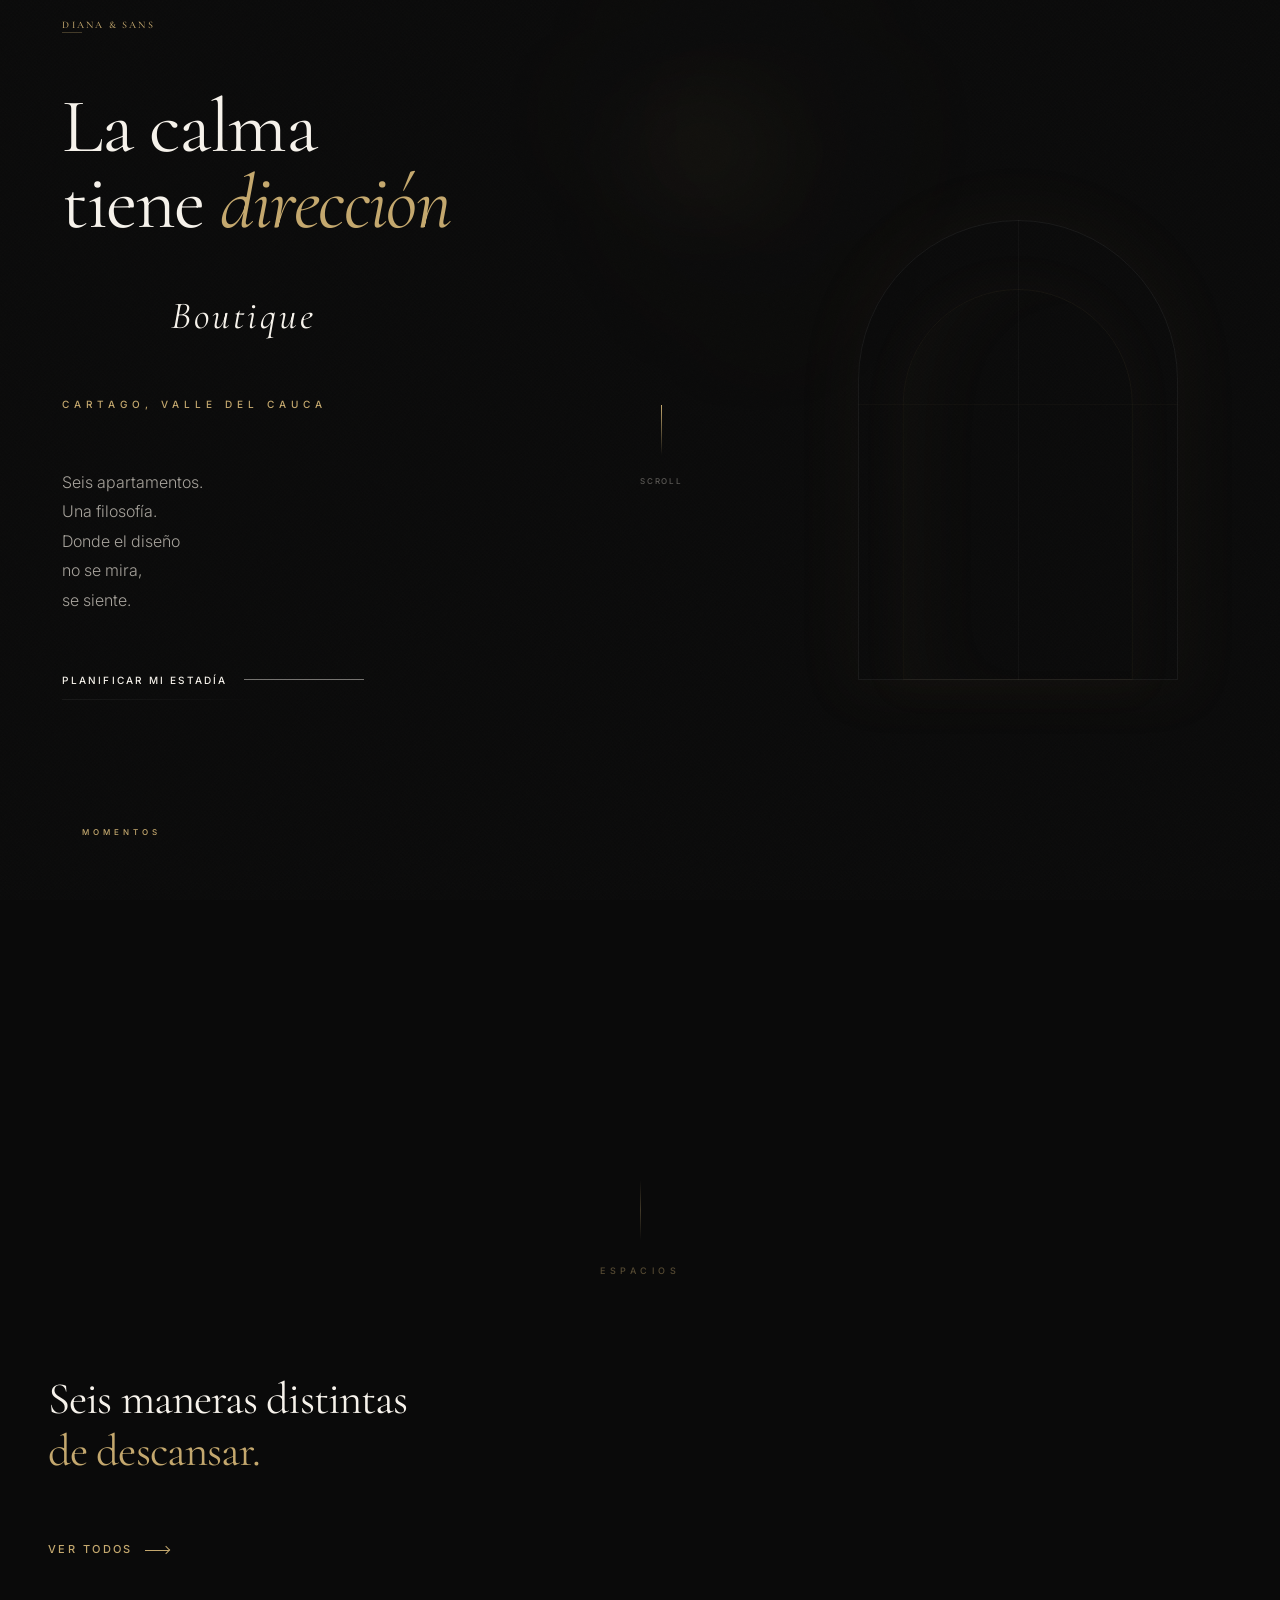
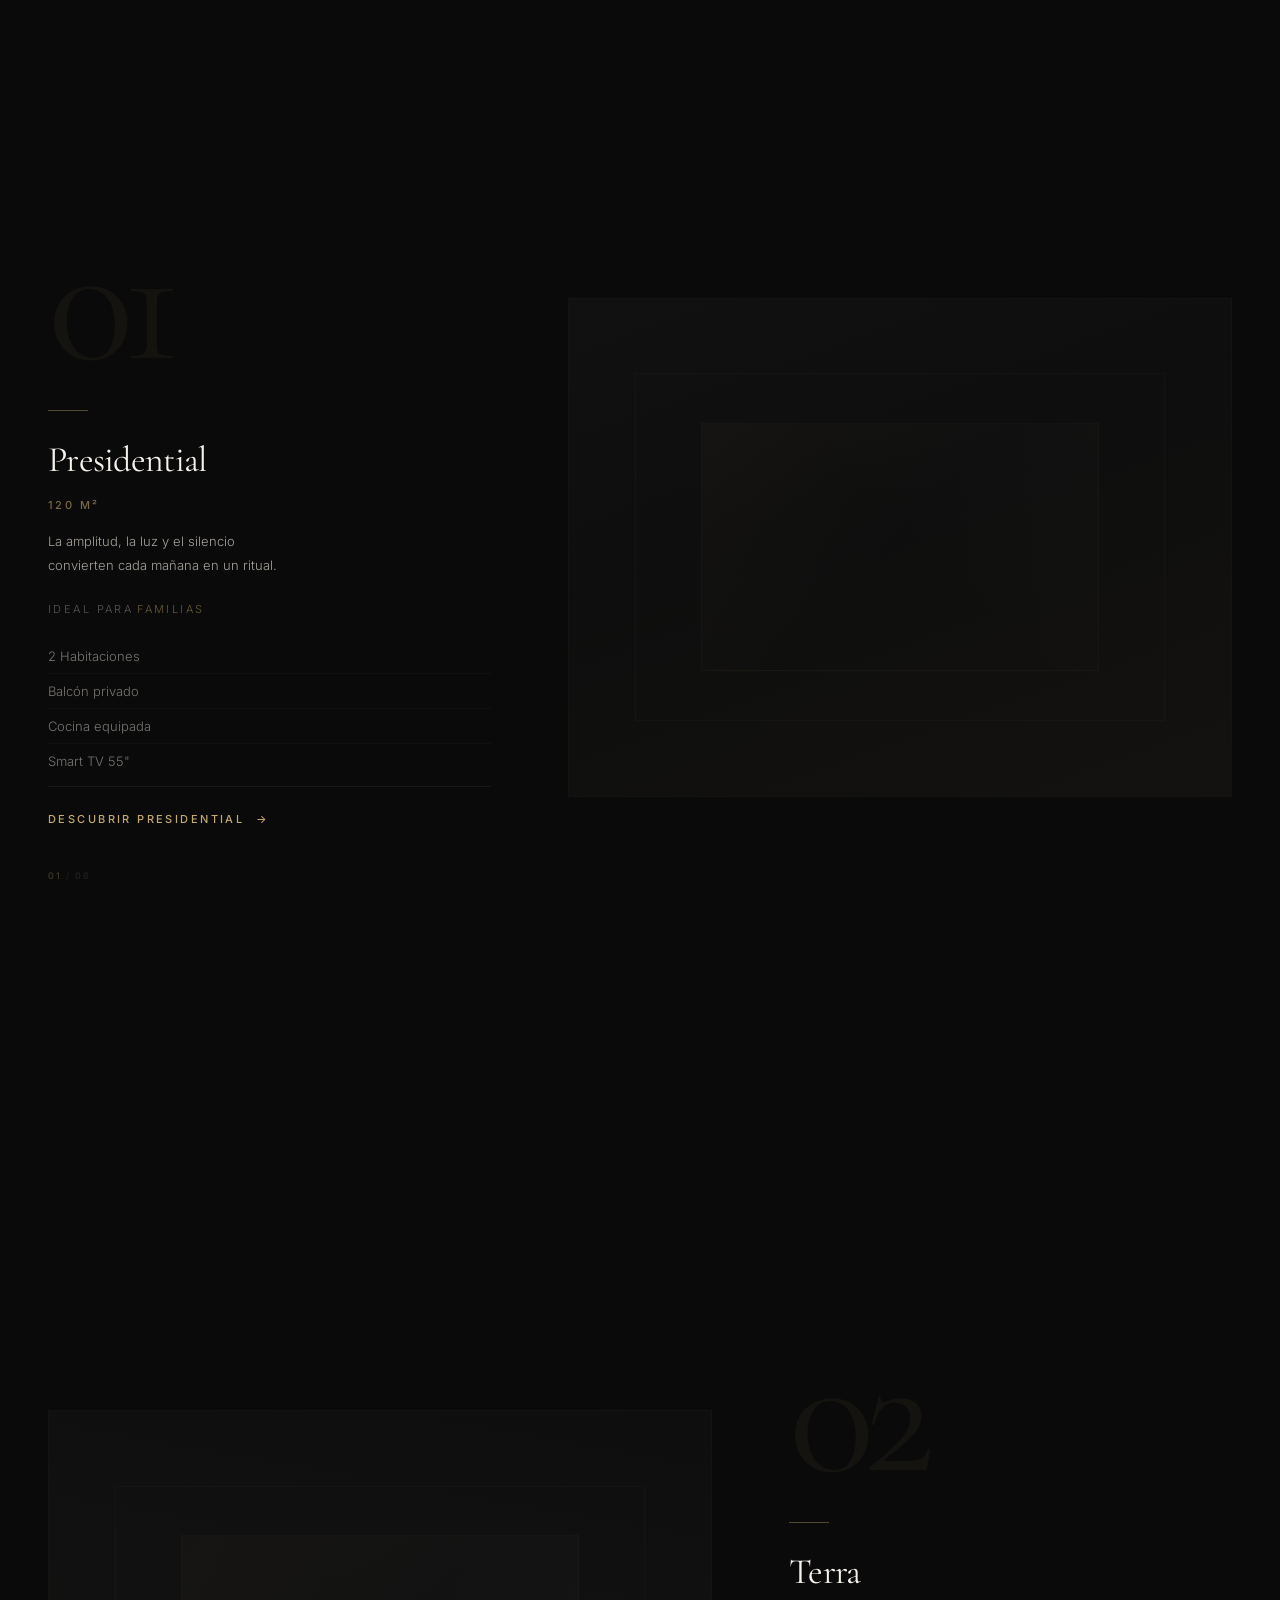
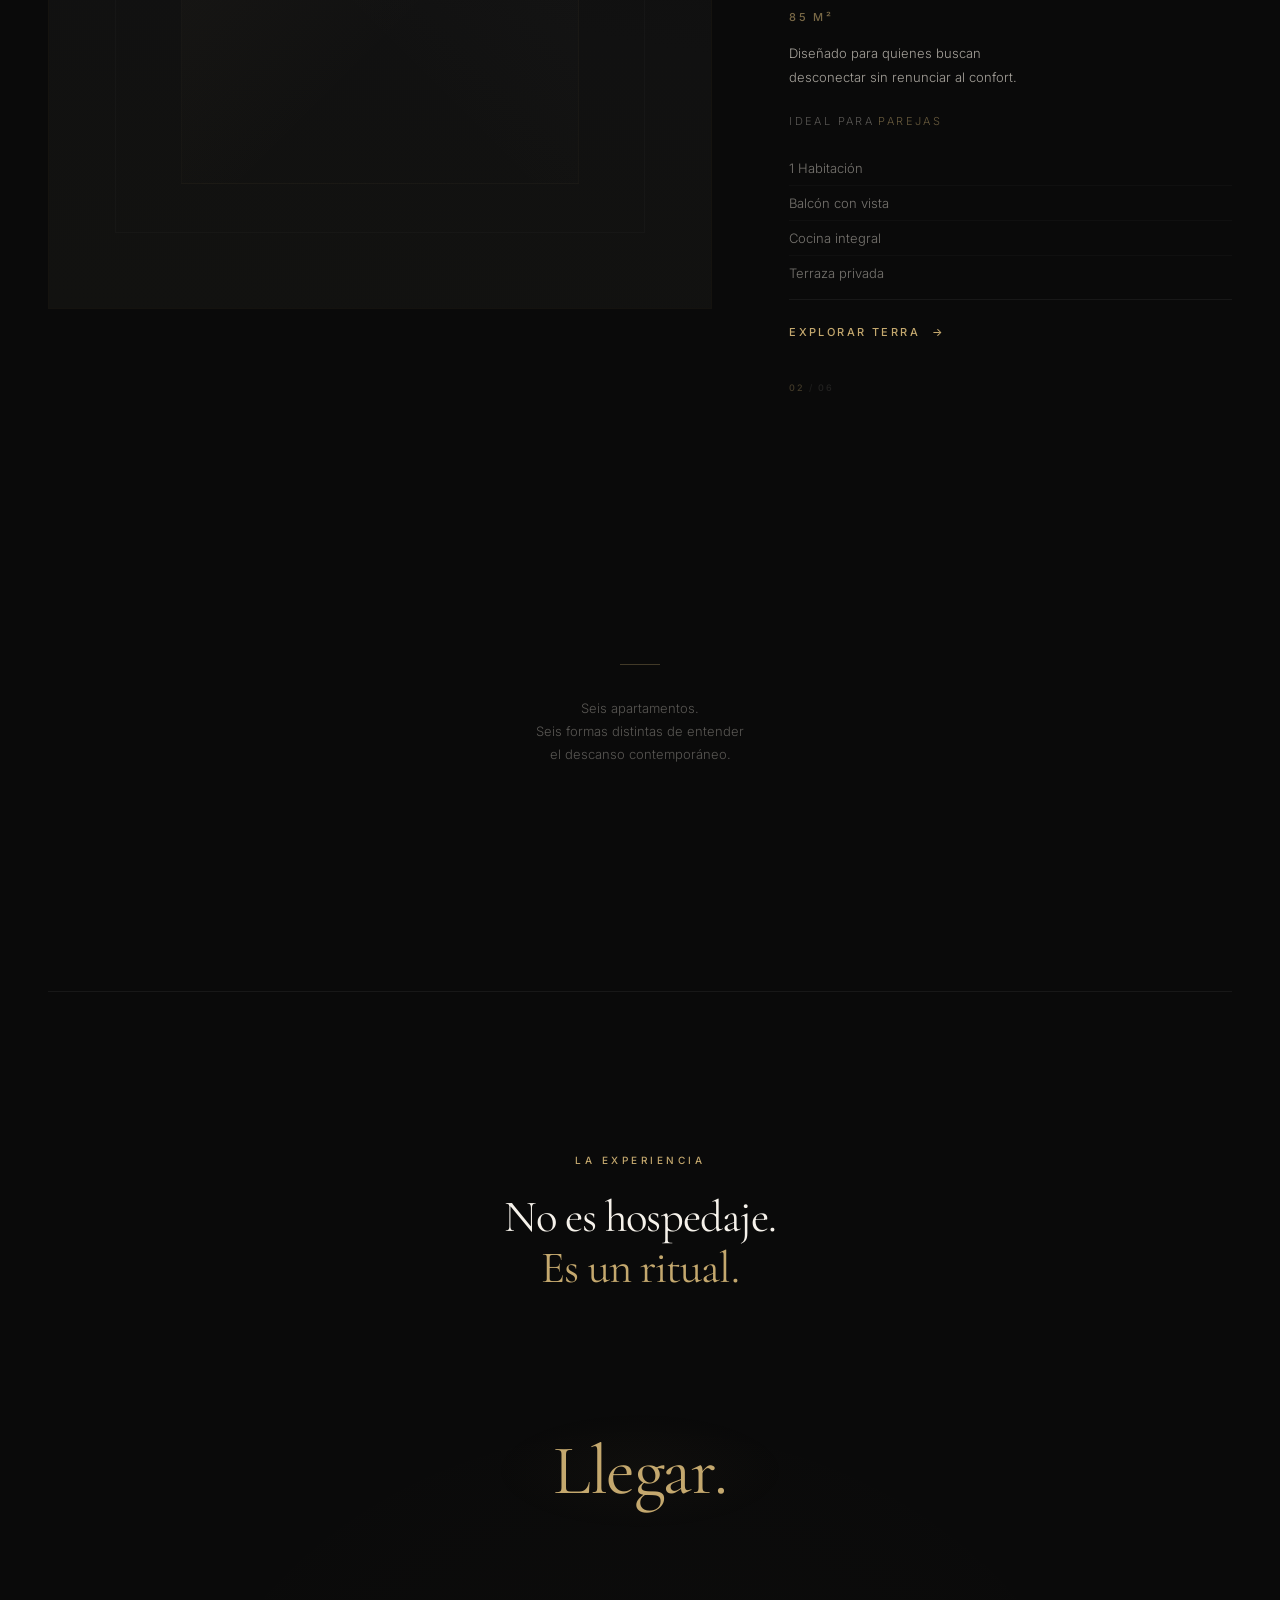
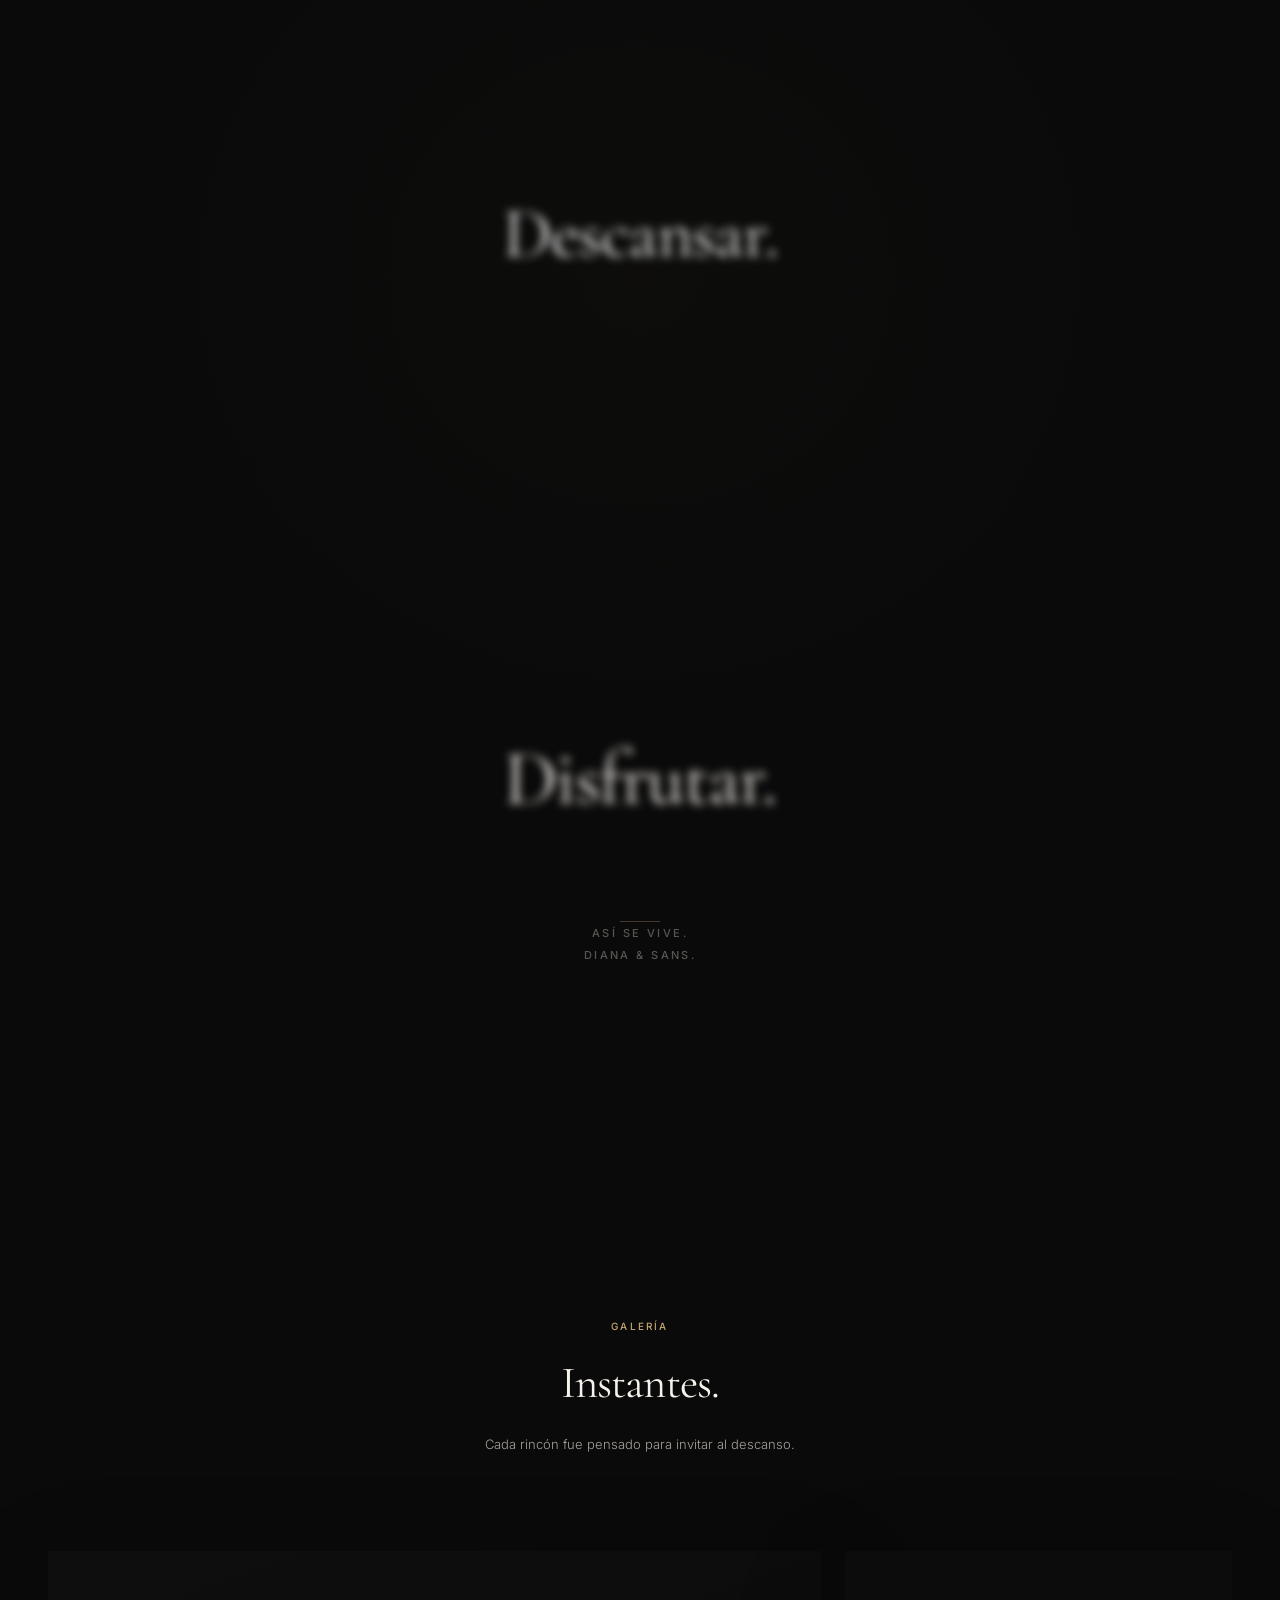
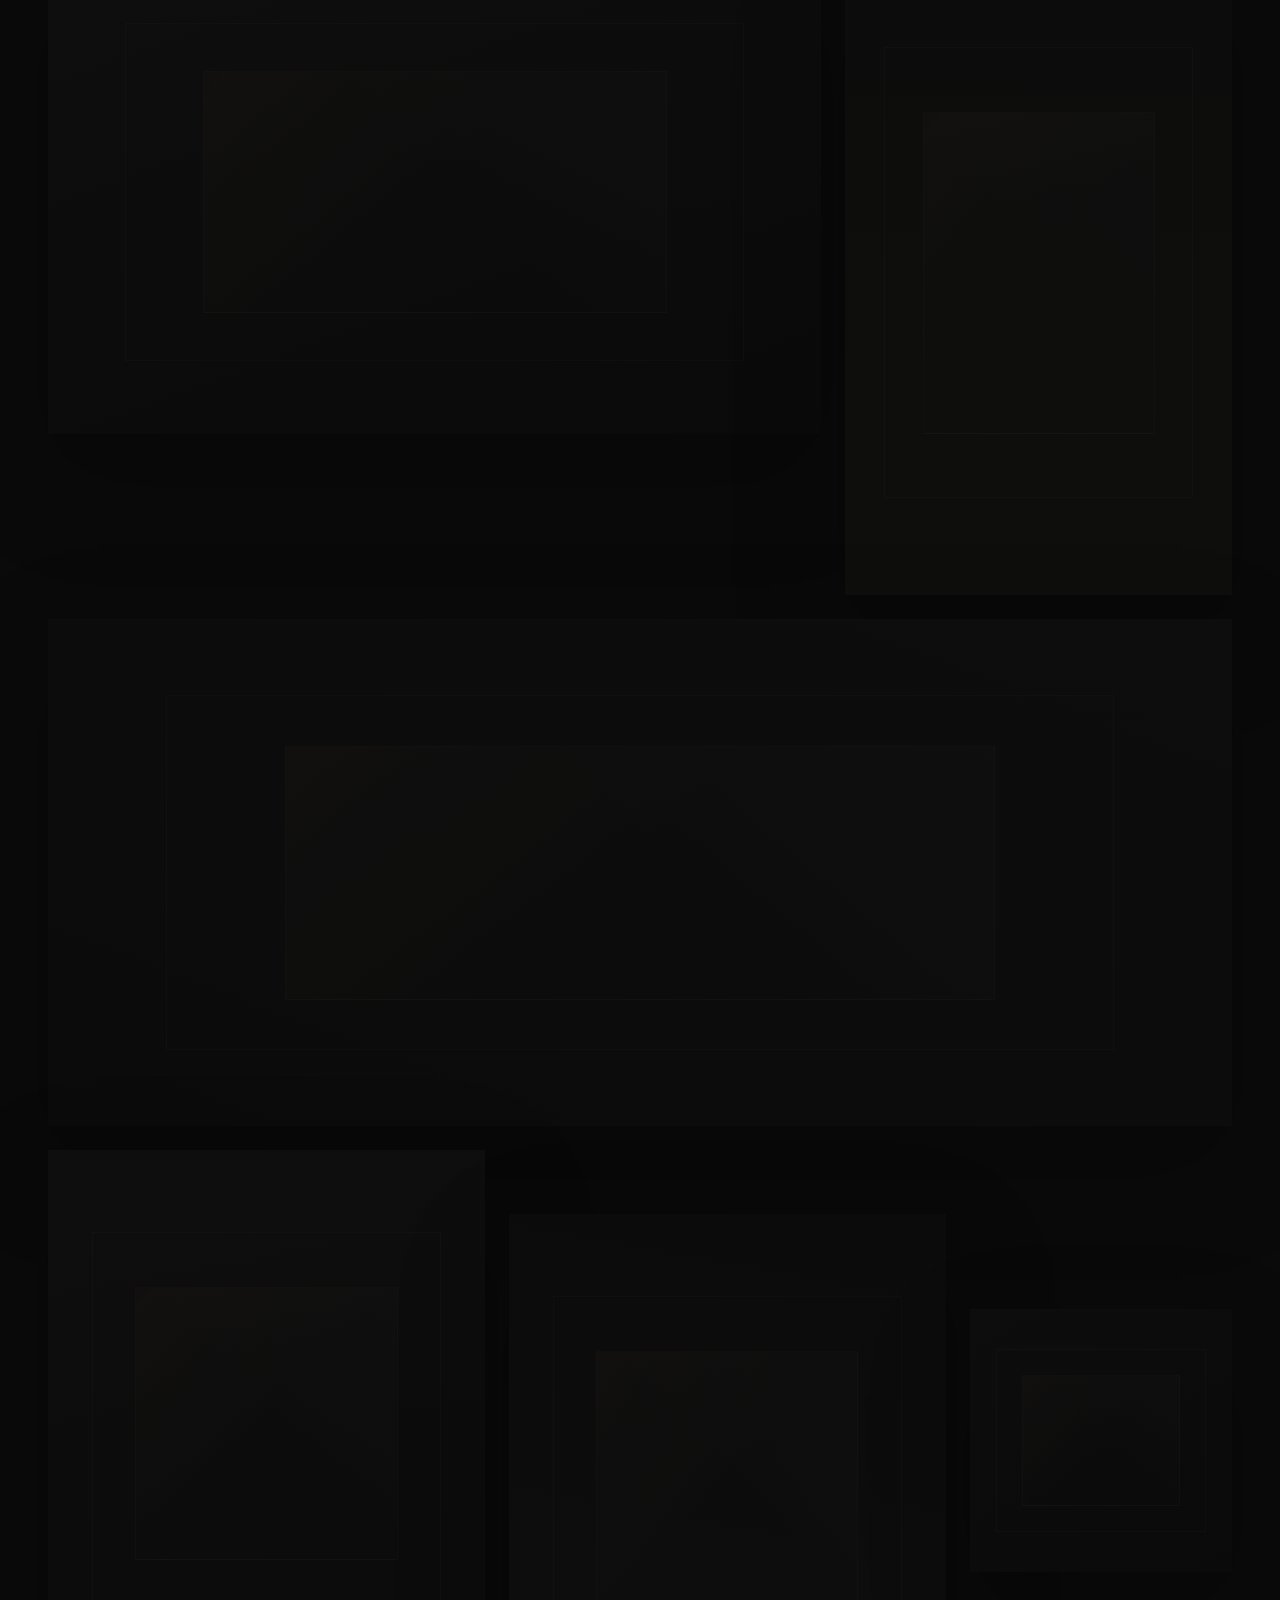
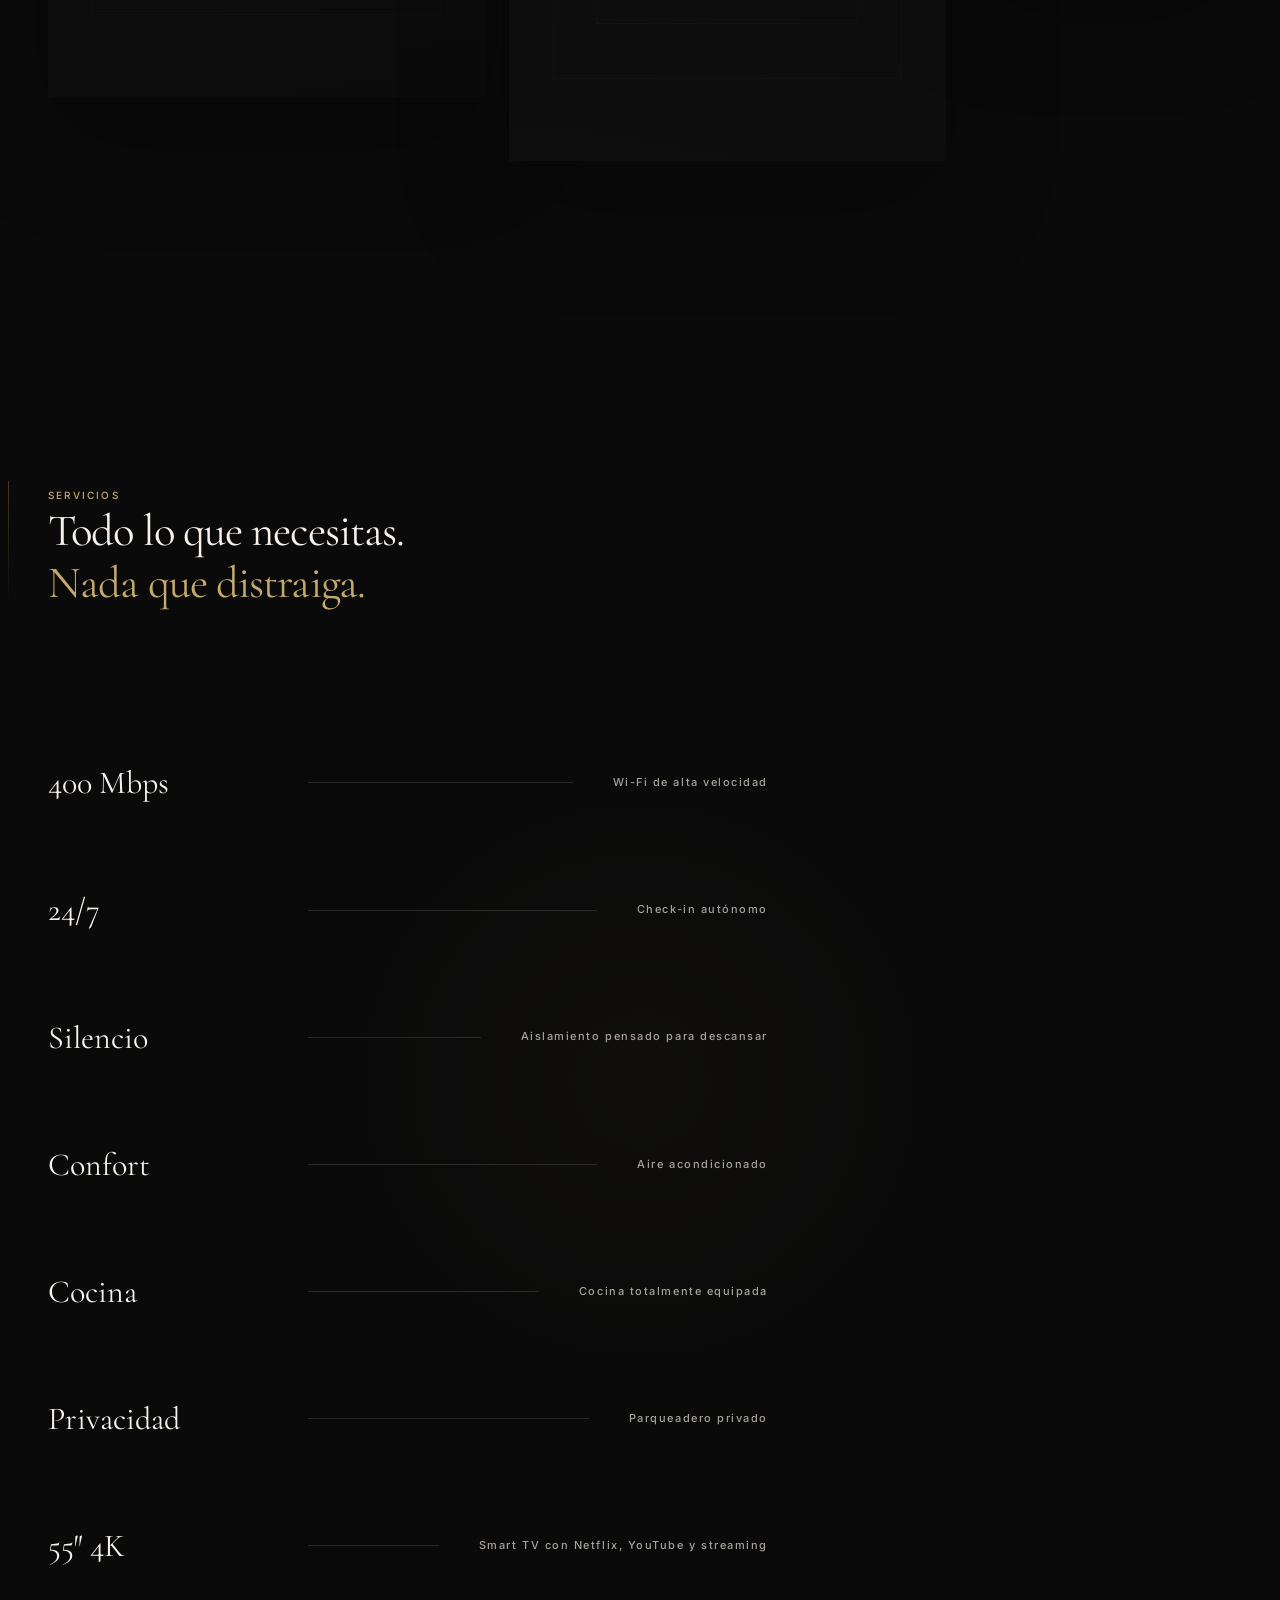
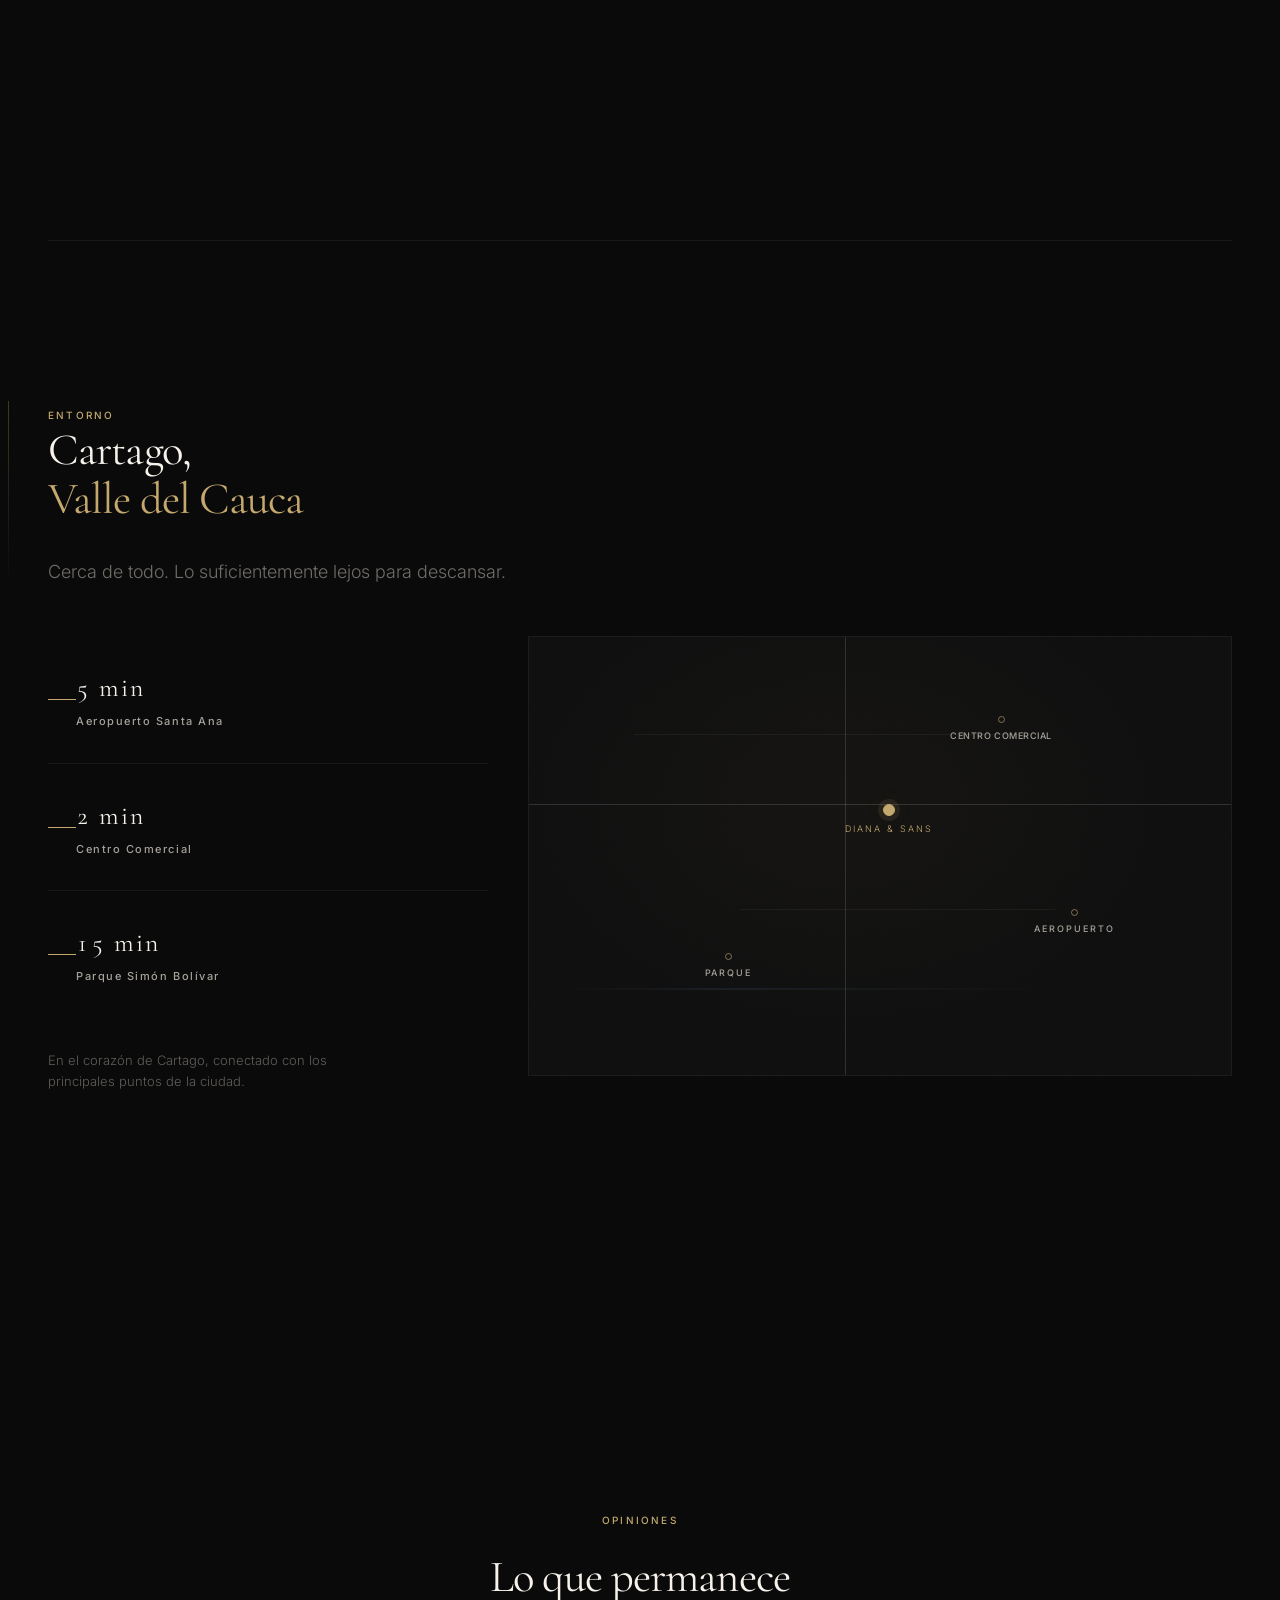
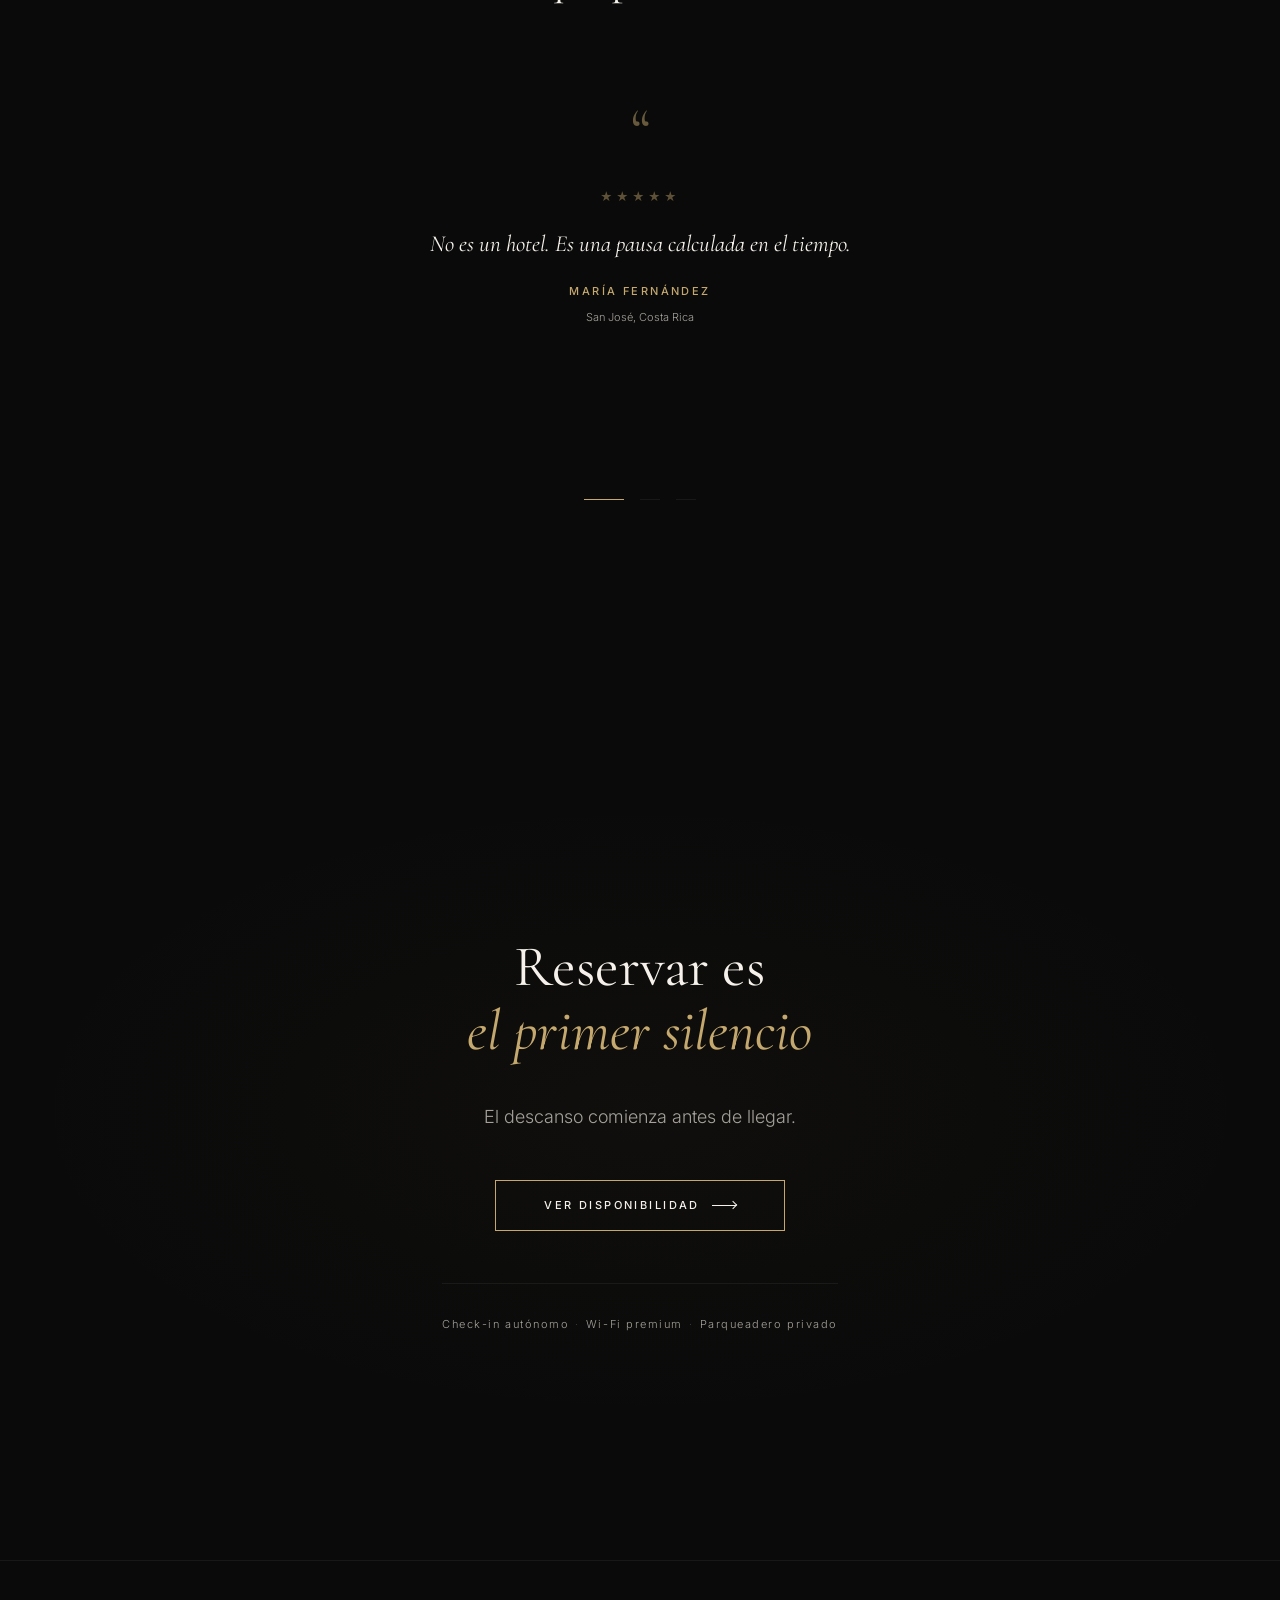
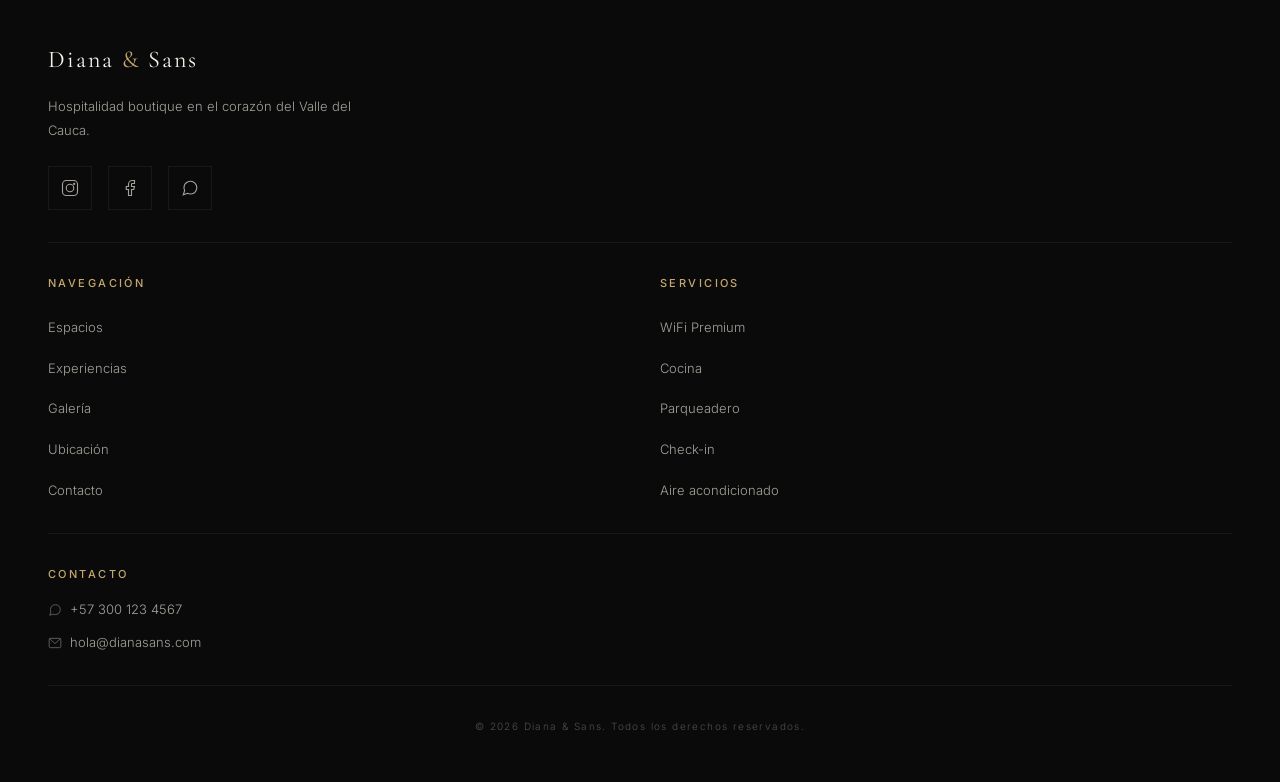
==== commit 3dd745f4: "polish(cta): subtitle breathing, button spacing, separators, top line, wider button" ====
--- a/index.html
+++ b/index.html
@@ -555,7 +555,7 @@
         <span class="btn__arrow"></span>
       </a>
       <p class="cta-final__context" data-reveal>
-        Check-in autónomo &middot; Wi-Fi premium &middot; Parqueadero privado
+        Check-in autónomo<span class="sep">·</span>Wi-Fi premium<span class="sep">·</span>Parqueadero privado
       </p>
     </div>
   </section>
--- a/assets/css/sections.css
+++ b/assets/css/sections.css
@@ -1284,23 +1284,26 @@
   font-size: 1.125rem;
   color: var(--color-gray-warm);
   line-height: 1.6;
-  max-width: 380px;
+  max-width: 405px;
 }
 
 /* ── CTA Button — gold border, elegant hover ── */
 .btn--cta {
-  padding: var(--space-16) var(--space-40);
+  padding: var(--space-16) var(--space-48);
   border: 1px solid var(--color-gold);
   color: var(--color-ivory);
+  margin-top: 8px;
   transition: background-color 0.35s var(--ease-out),
               color 0.35s var(--ease-out),
-              border-color 0.35s var(--ease-out);
+              border-color 0.35s var(--ease-out),
+              letter-spacing 0.35s var(--ease-out);
 }
 
 .btn--cta:hover {
-  background-color: rgba(196, 168, 110, 0.08);
-  border-color: var(--color-gold);
-  color: var(--color-gold);
+  background-color: rgba(196, 168, 110, 0.1);
+  border-color: rgba(196, 168, 110, 0.9);
+  color: var(--color-gold);
+  letter-spacing: 0.16em;
 }
 
 .btn--cta:hover .btn__arrow {
@@ -1313,10 +1316,18 @@
               width 0.35s var(--ease-out);
 }
 
-/* ── Context text ── */
+/* ── Context text — with top line ── */
 .cta-final__context {
   font-size: var(--text-caption);
   color: var(--color-gray-warm);
   opacity: 0.3;
   letter-spacing: var(--tracking-wider);
-}
+  padding-top: var(--space-32);
+  border-top: 1px solid rgba(255, 255, 255, 0.06);
+  margin-top: 12px;
+}
+
+.cta-final__context .sep {
+  color: rgba(255, 255, 255, 0.2);
+  margin: 0 6px;
+}
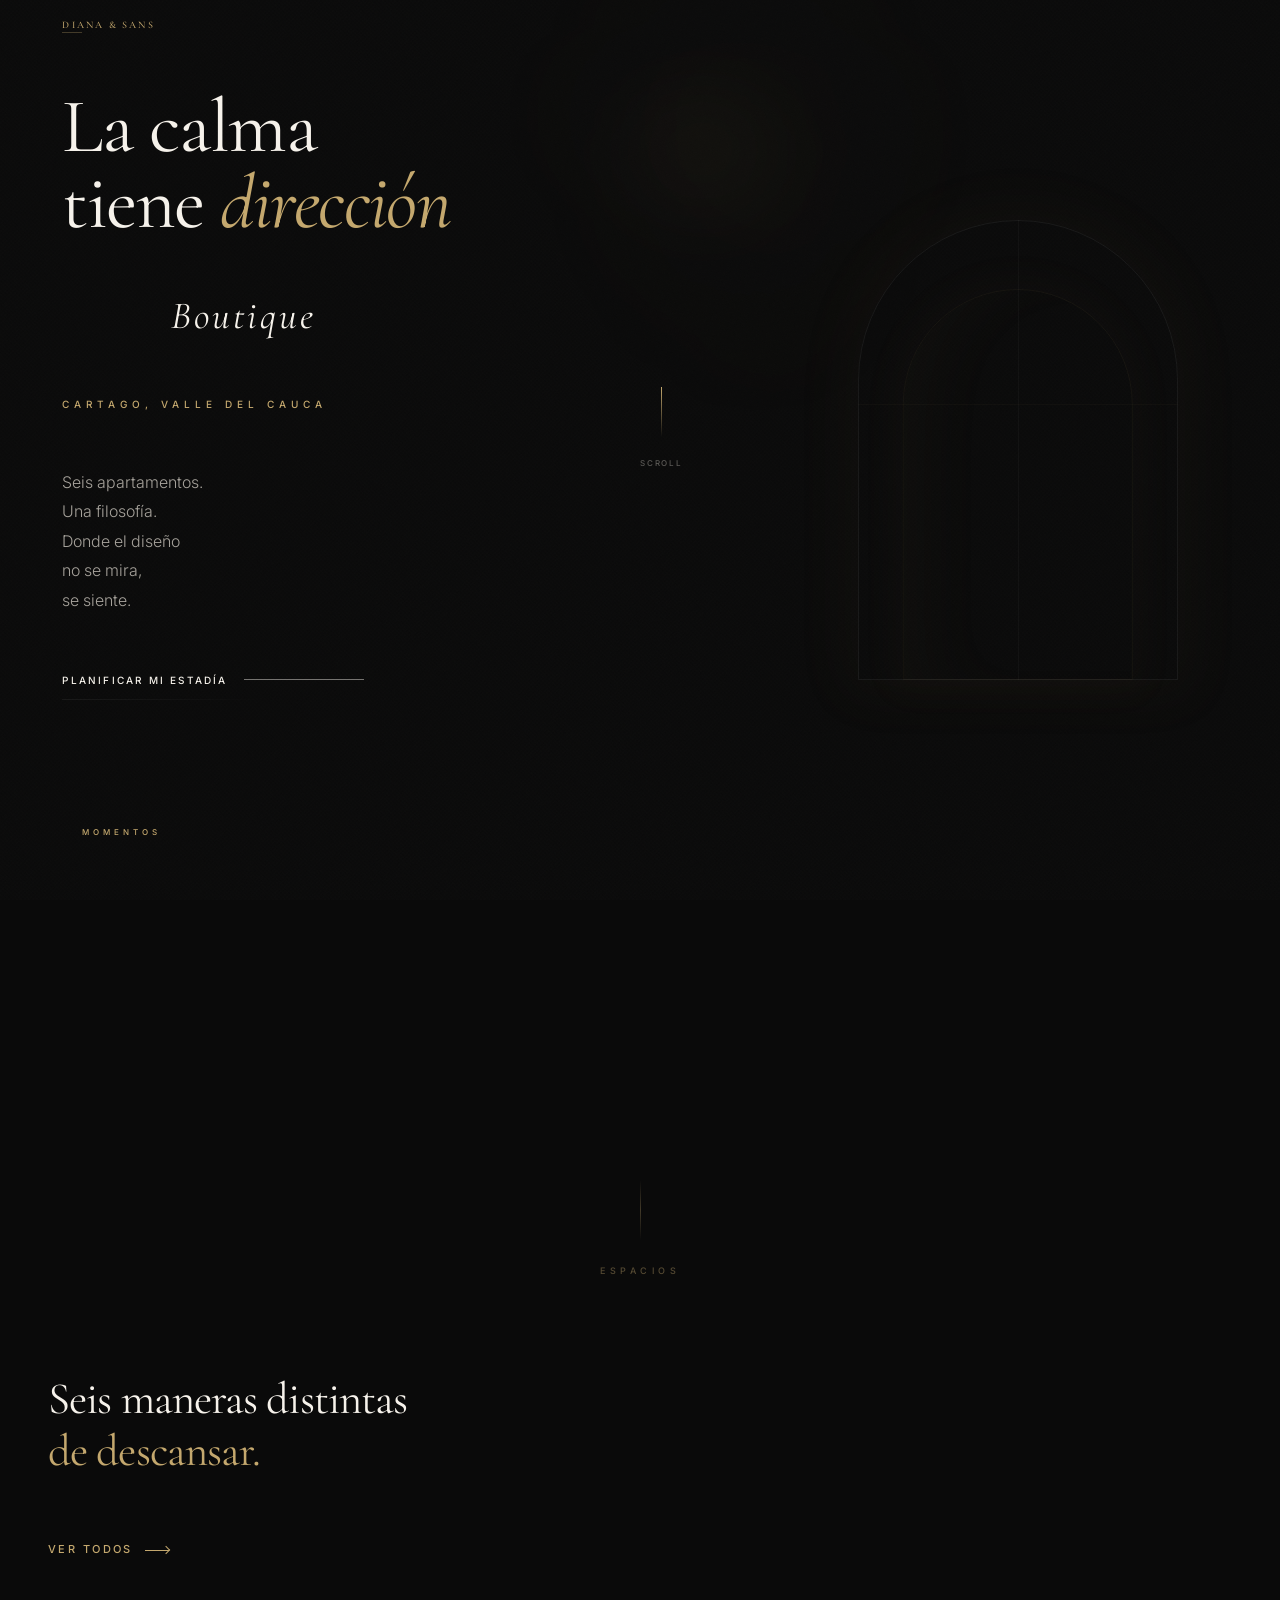
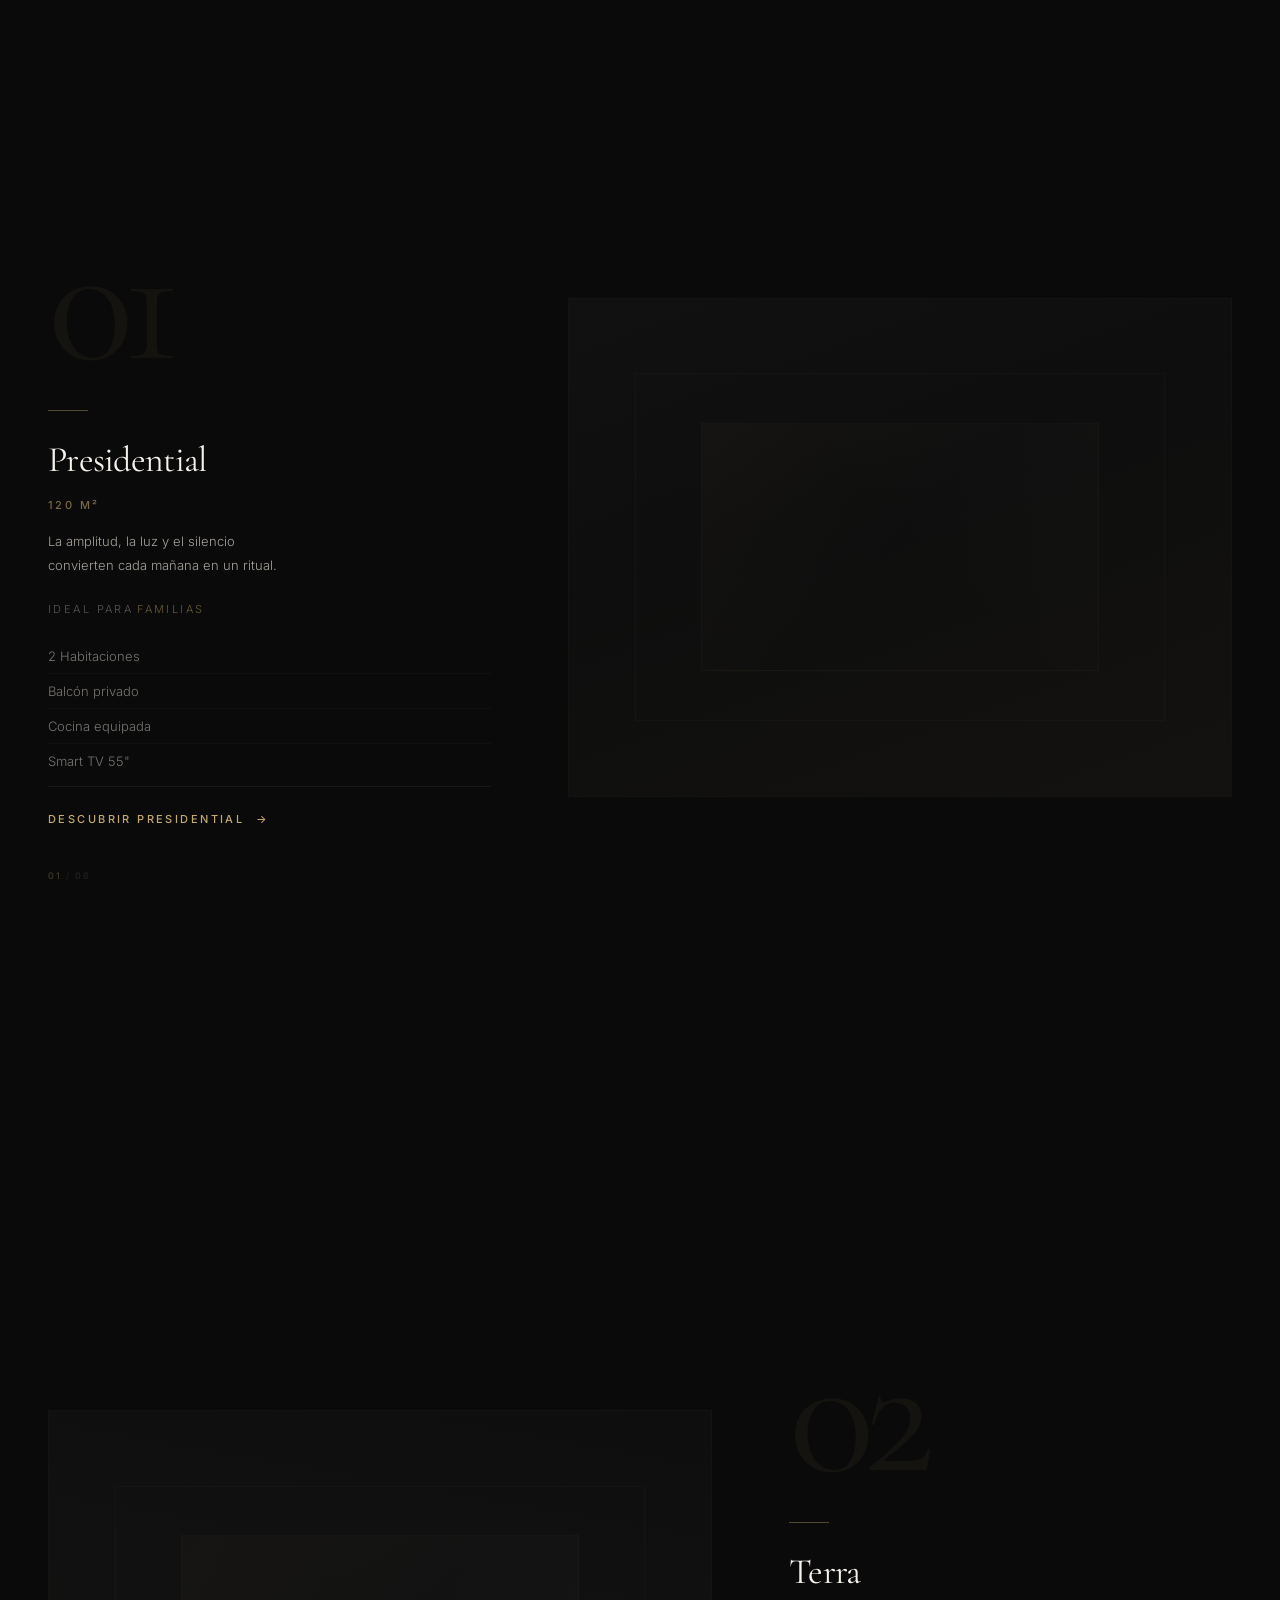
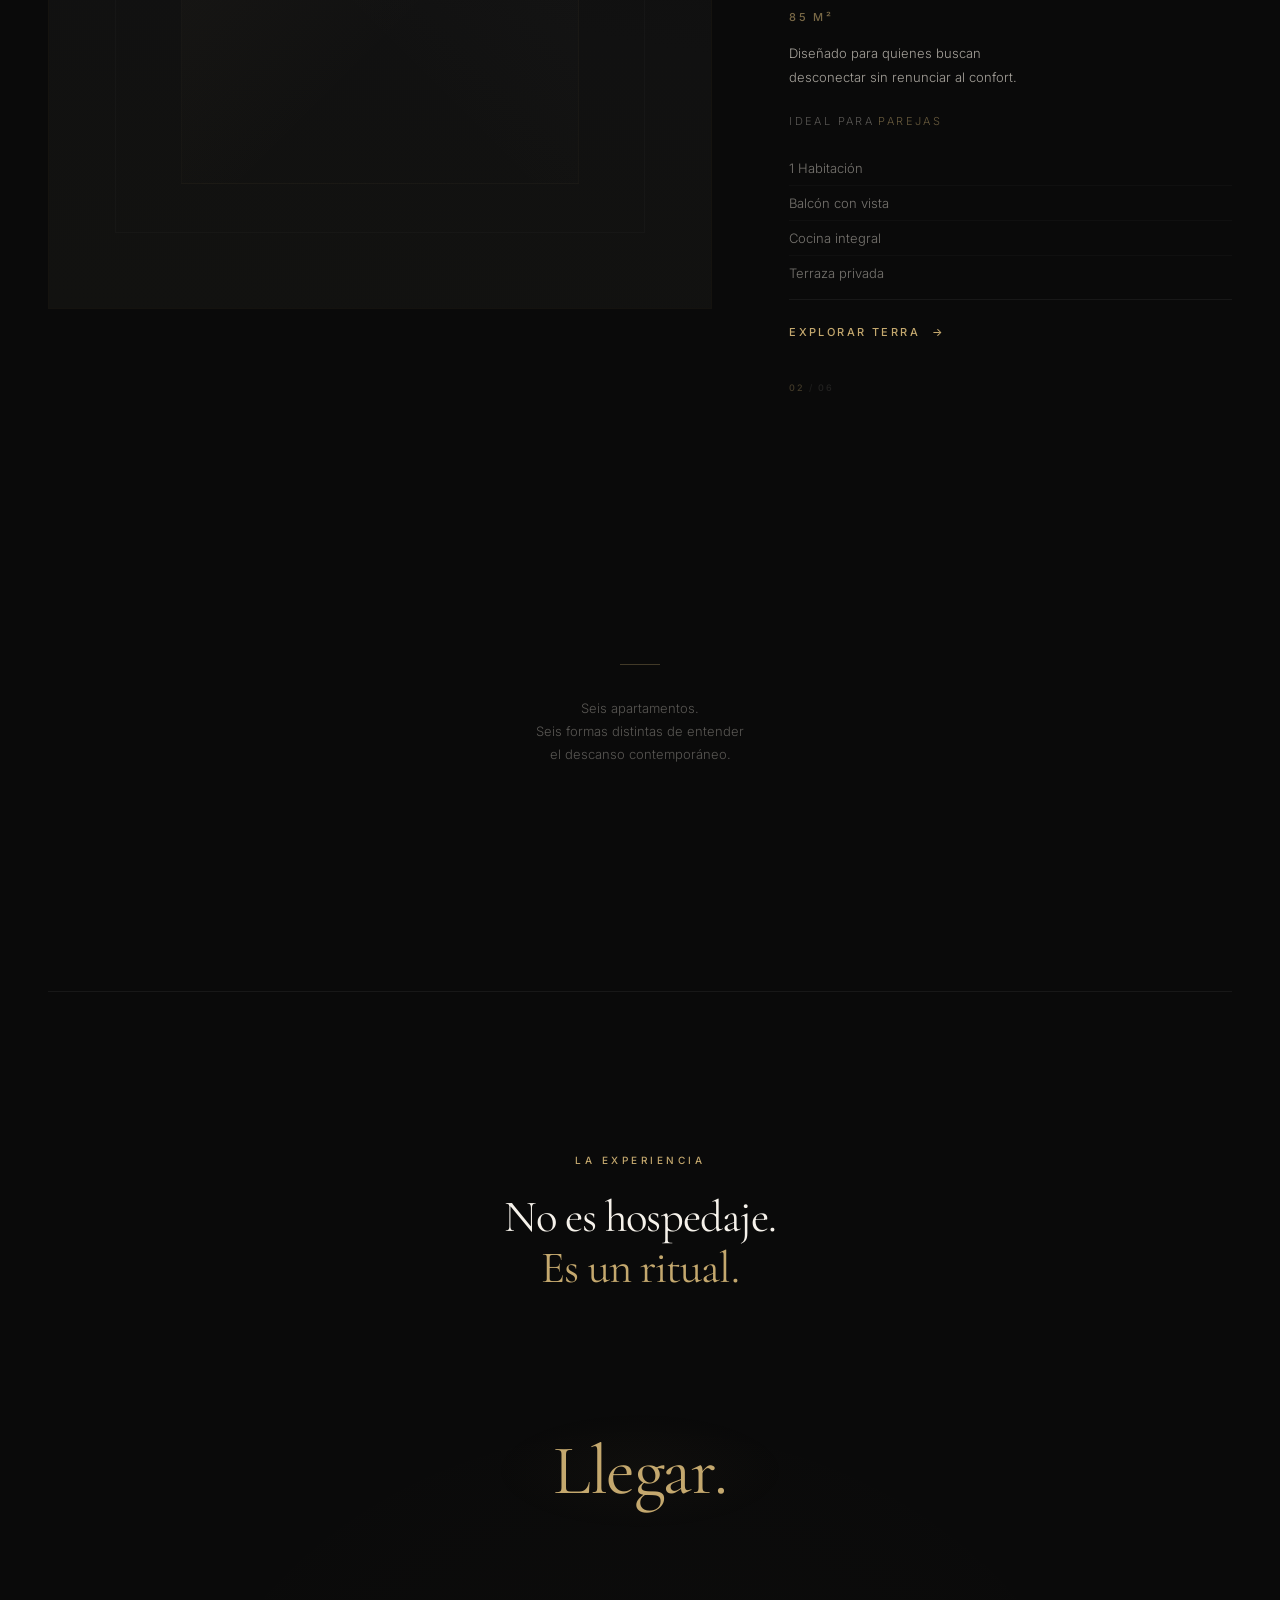
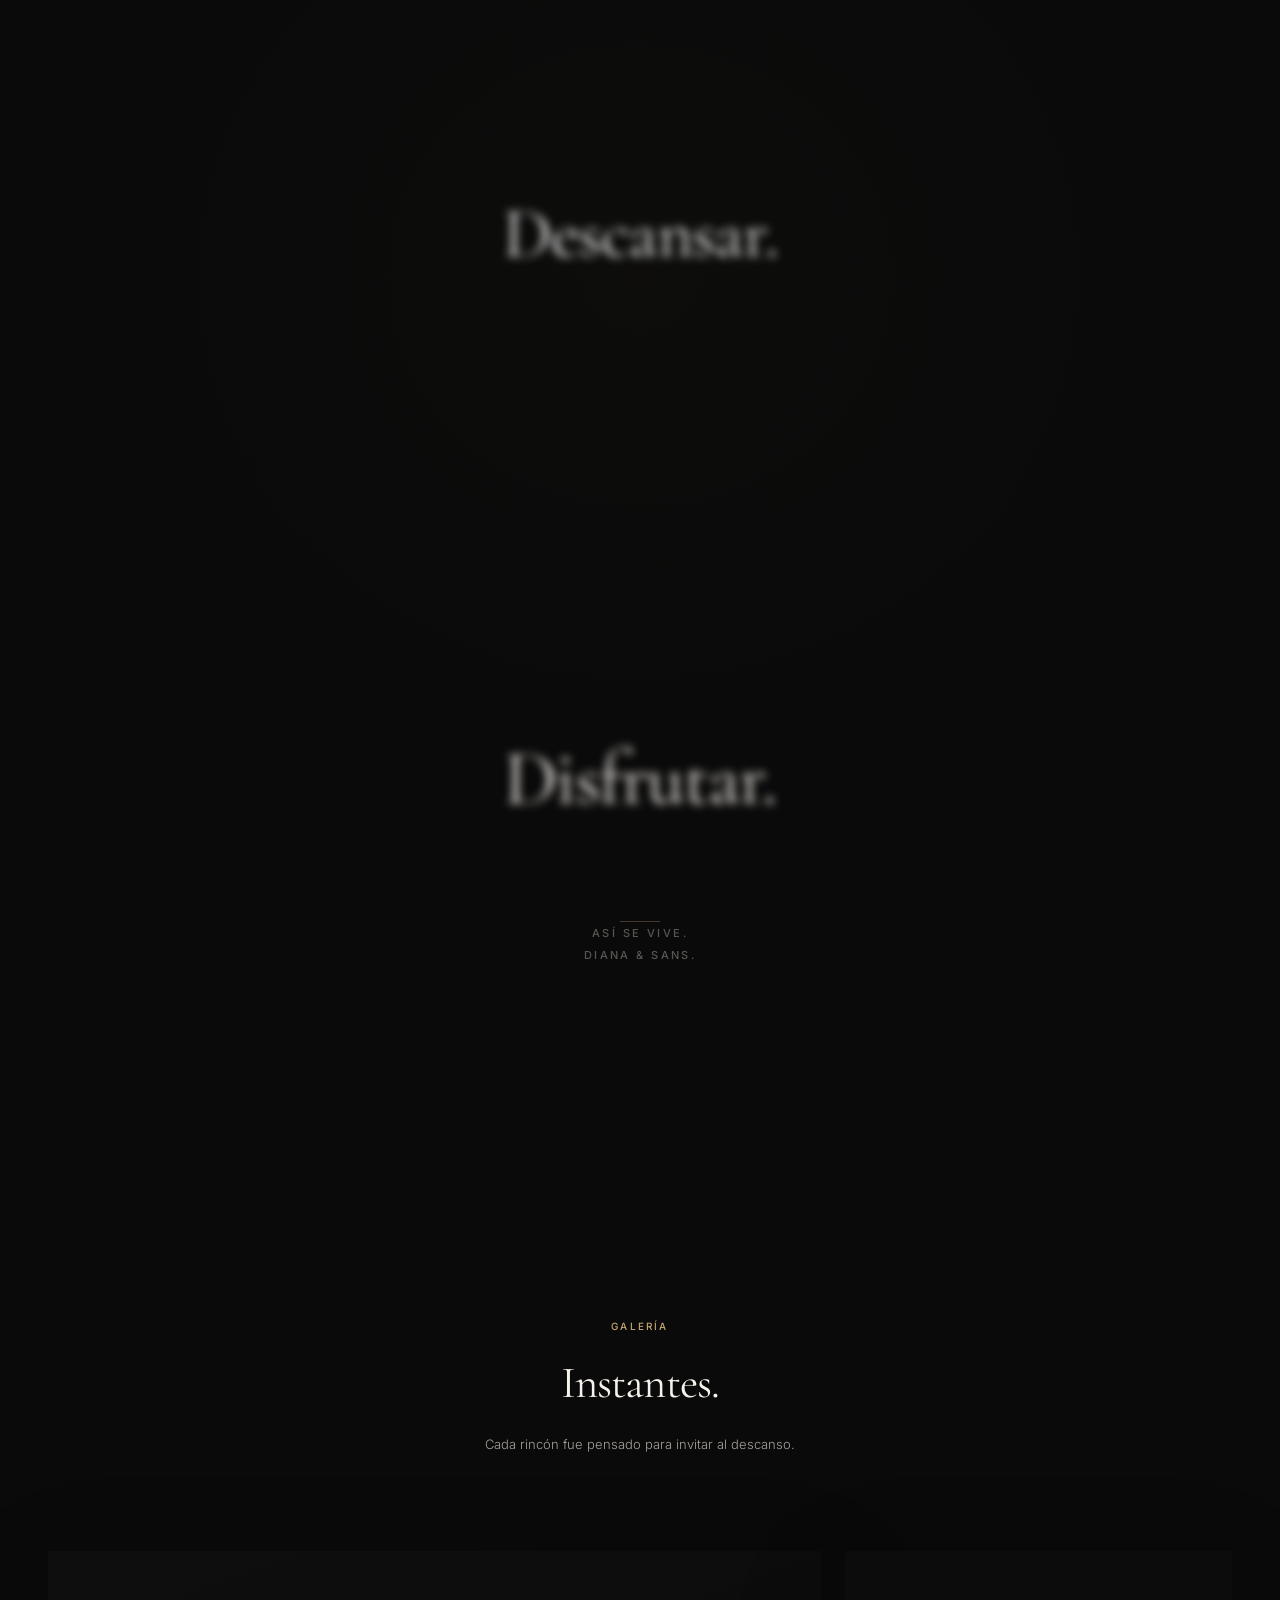
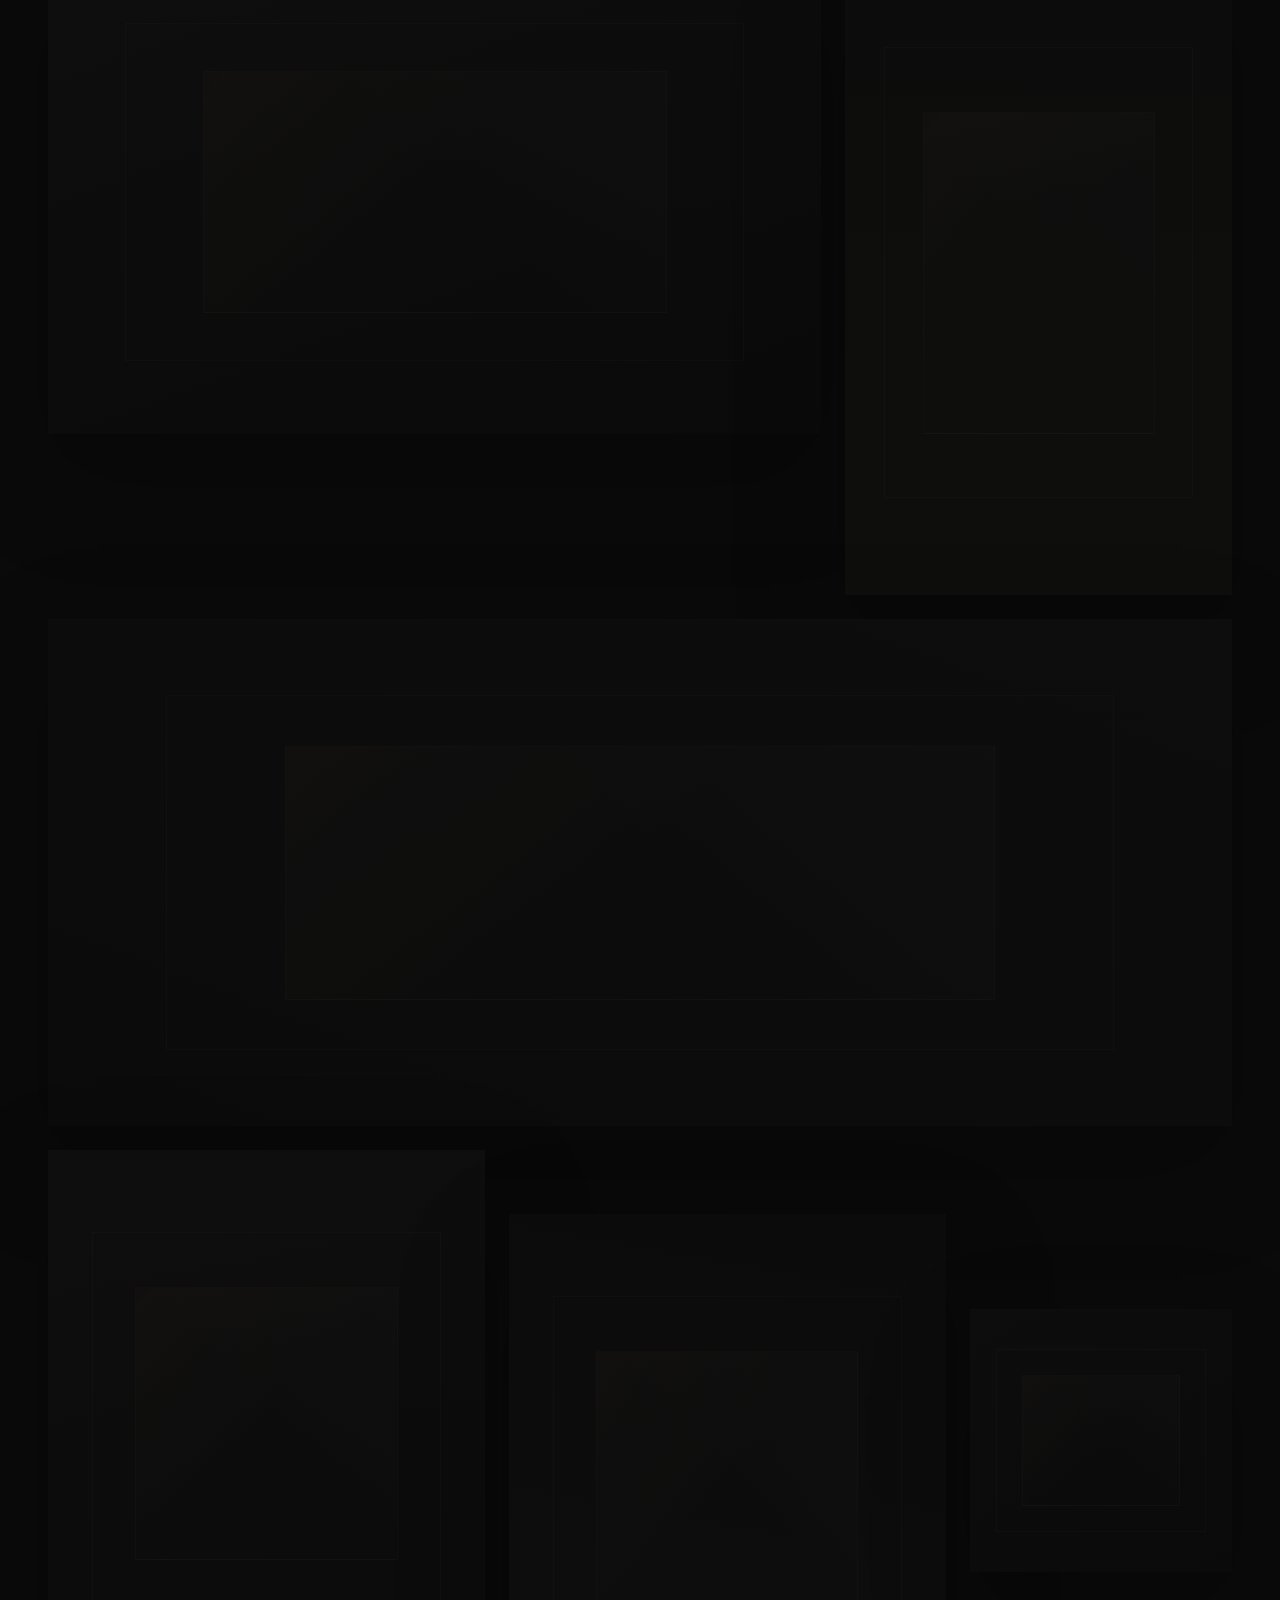
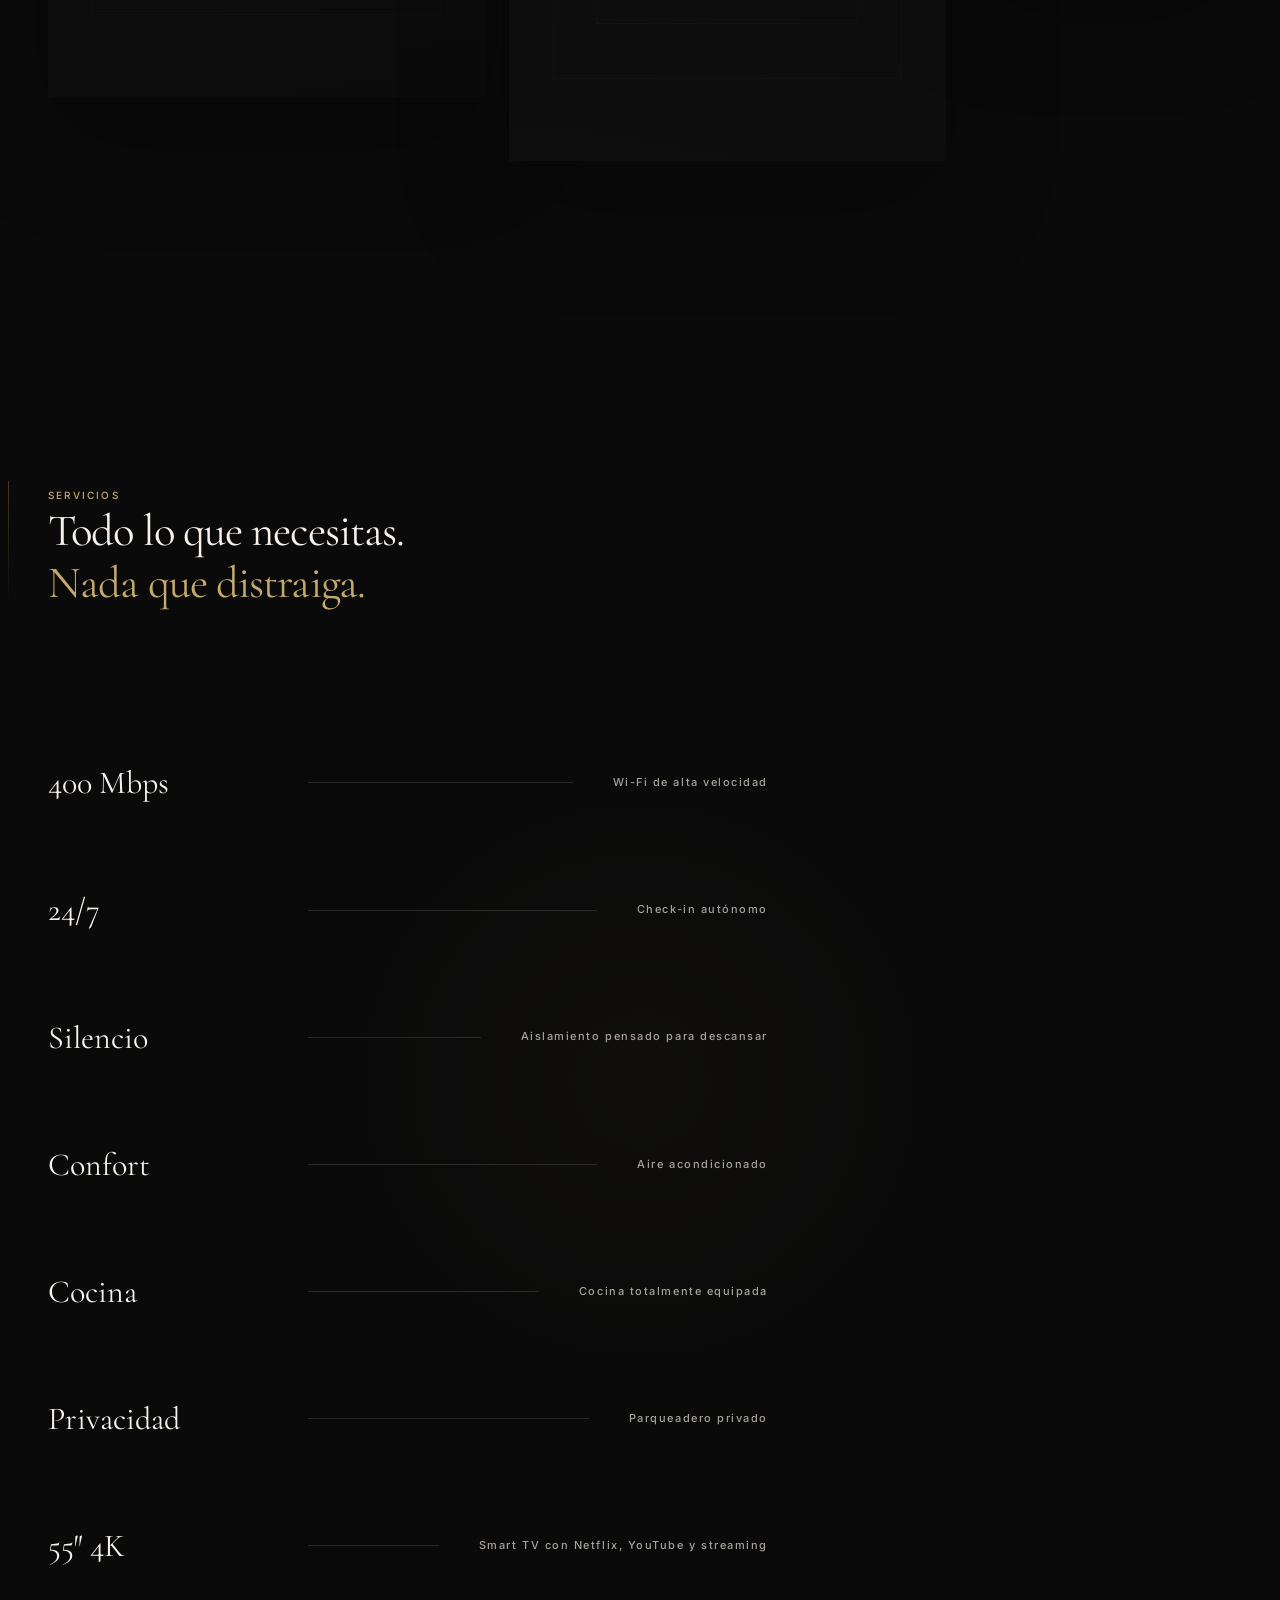
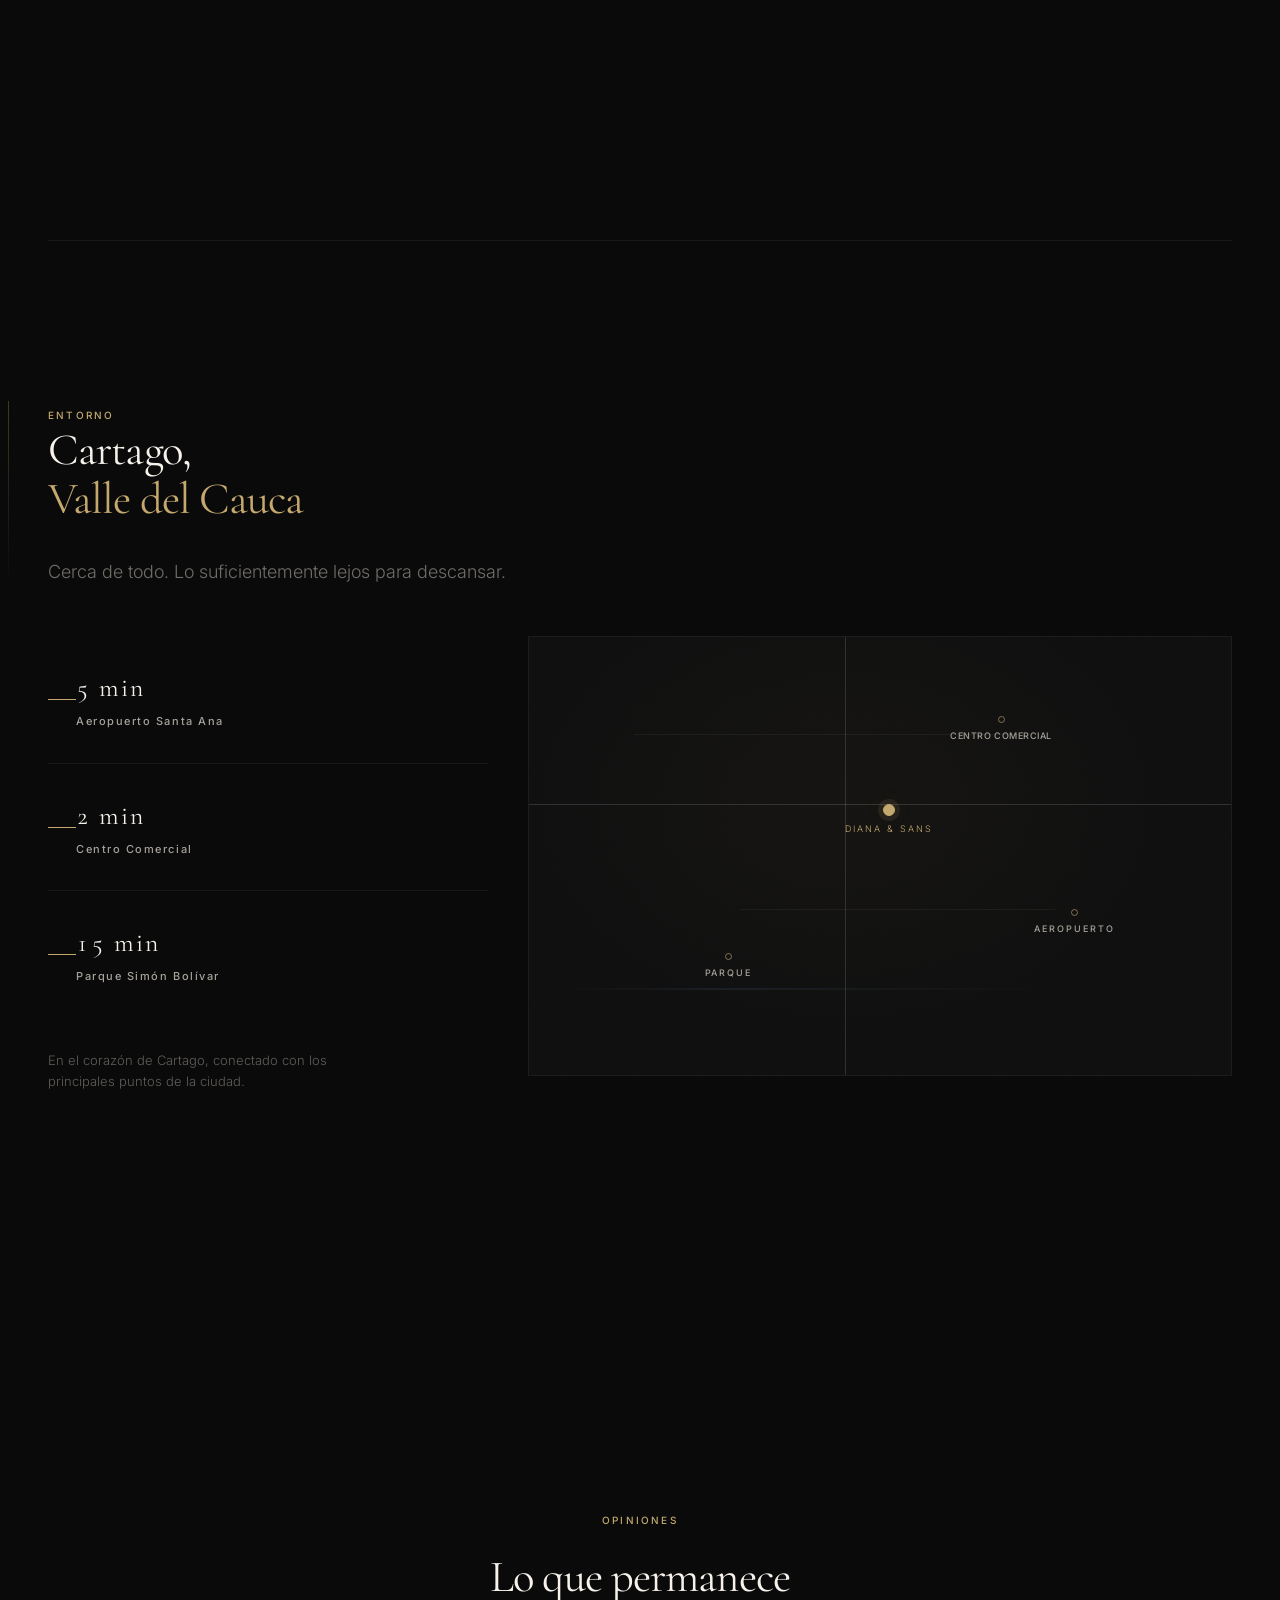
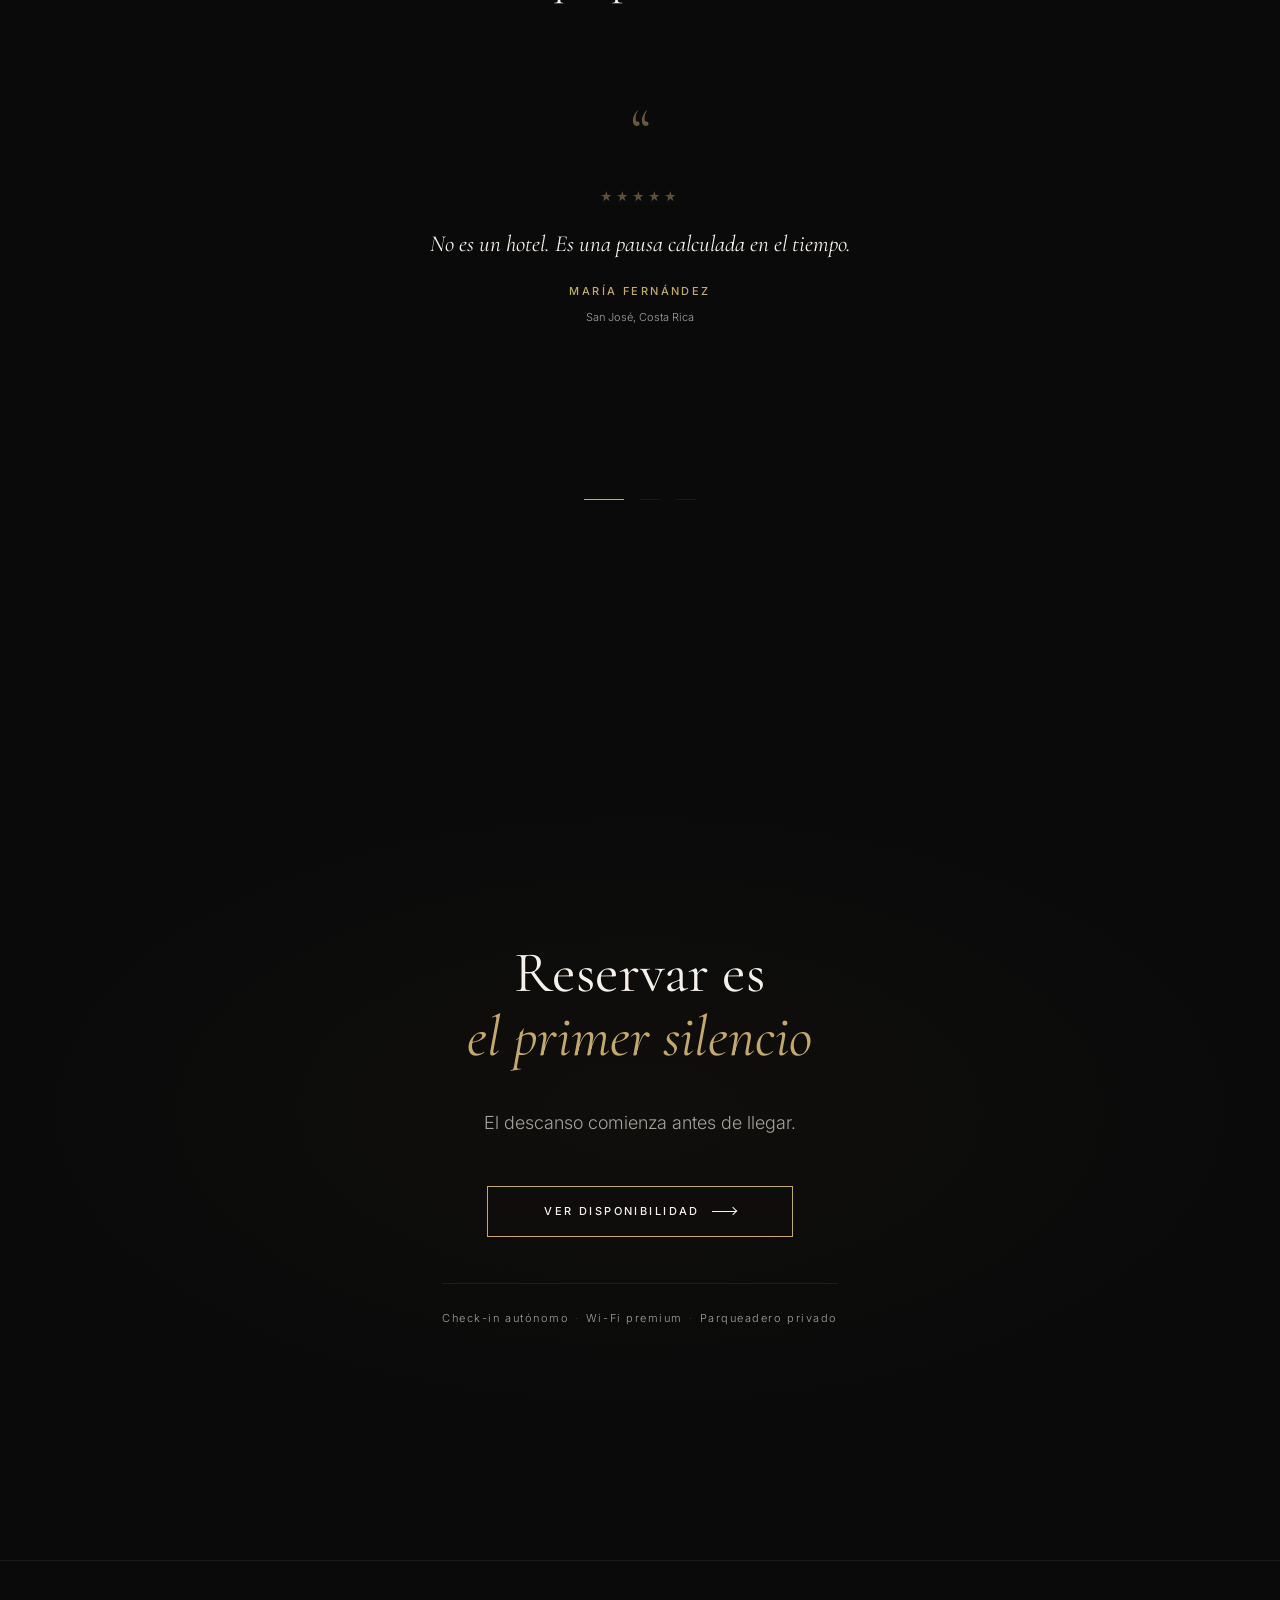
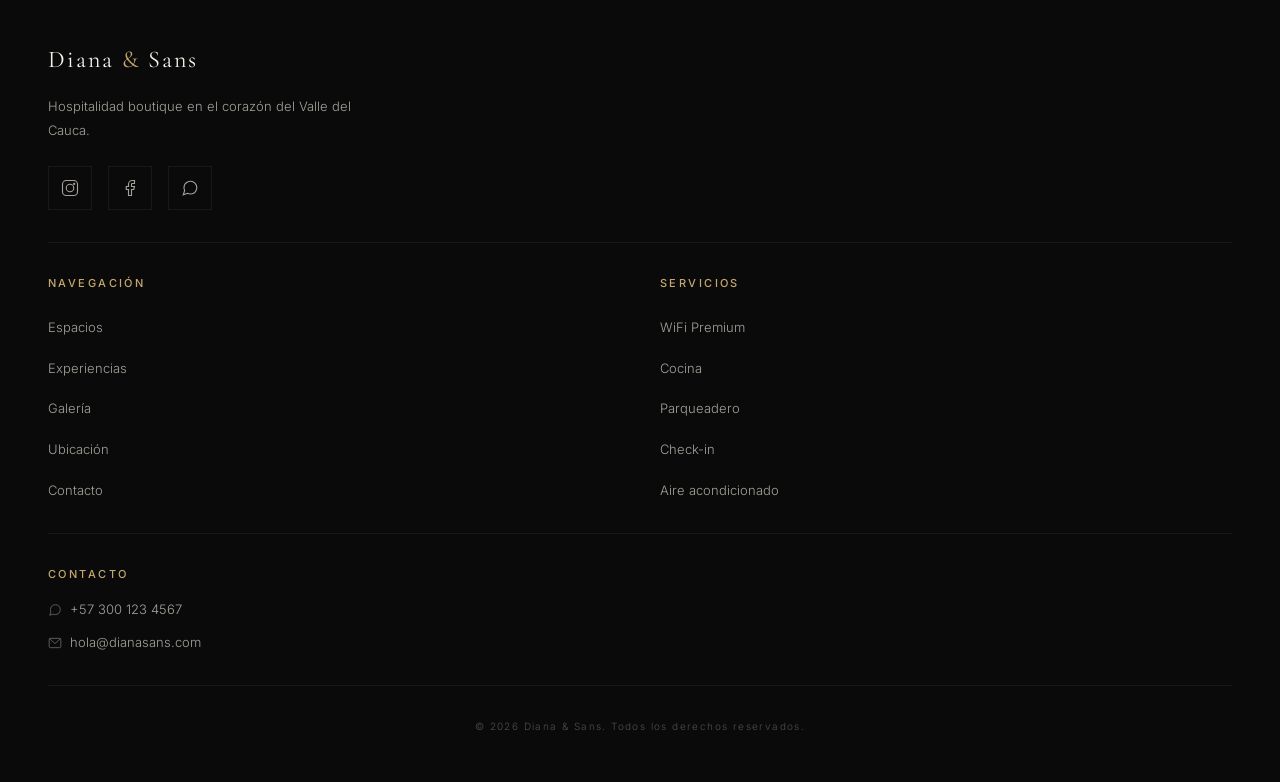
==== commit b5c72e56: "Galeria: nueva pagina standalone con Hero editorial MIRADAS (tipografia+encuadre+espacio negativo), " ====
--- a/index.html
+++ b/index.html
@@ -48,10 +48,9 @@
       <div class="navbar__menu">
         <a href="espacios.html" class="navbar__link">Espacios</a>
         <a href="experiencias.html" class="navbar__link">Experiencias</a>
-        <a href="#galeria" class="navbar__link">Galería</a>
+<a href="galeria.html" class="navbar__link">Galería</a>
         <a href="#servicios" class="navbar__link">Servicios</a>
       </div>
-
       <div class="navbar__right">
         <span class="navbar__lang">ES</span>
         <a href="#reservar" class="navbar__cta">Reservar</a>
@@ -69,7 +68,7 @@
   <div class="navbar__mobile-menu">
     <a href="espacios.html" class="navbar__link">Espacios</a>
     <a href="experiencias.html" class="navbar__link">Experiencias</a>
-    <a href="#galeria" class="navbar__link">Galería</a>
+    <a href="galeria.html" class="navbar__link">Galería</a>
     <a href="#servicios" class="navbar__link">Servicios</a>
     <a href="#reservar" class="btn btn--primary">Reservar</a>
   </div>
--- a/assets/css/sections.css
+++ b/assets/css/sections.css
@@ -1289,7 +1289,7 @@
 
 /* ── CTA Button — gold border, elegant hover ── */
 .btn--cta {
-  padding: var(--space-16) var(--space-48);
+  padding: var(--space-16) var(--space-56);
   border: 1px solid var(--color-gold);
   color: var(--color-ivory);
   margin-top: 8px;
@@ -1300,14 +1300,14 @@
 }
 
 .btn--cta:hover {
-  background-color: rgba(196, 168, 110, 0.1);
-  border-color: rgba(196, 168, 110, 0.9);
+  background-color: rgba(196, 168, 110, 0.12);
+  border-color: var(--color-gold);
   color: var(--color-gold);
   letter-spacing: 0.16em;
 }
 
 .btn--cta:hover .btn__arrow {
-  transform: translateX(5px);
+  transform: translateX(6px);
   width: 28px;
 }
 
@@ -1322,12 +1322,12 @@
   color: var(--color-gray-warm);
   opacity: 0.3;
   letter-spacing: var(--tracking-wider);
-  padding-top: var(--space-32);
-  border-top: 1px solid rgba(255, 255, 255, 0.06);
-  margin-top: 12px;
+  padding-top: 26px;
+  border-top: 1px solid rgba(255, 255, 255, 0.08);
+  margin-top: 6px;
 }
 
 .cta-final__context .sep {
-  color: rgba(255, 255, 255, 0.2);
+  color: rgba(255, 255, 255, 0.18);
   margin: 0 6px;
 }
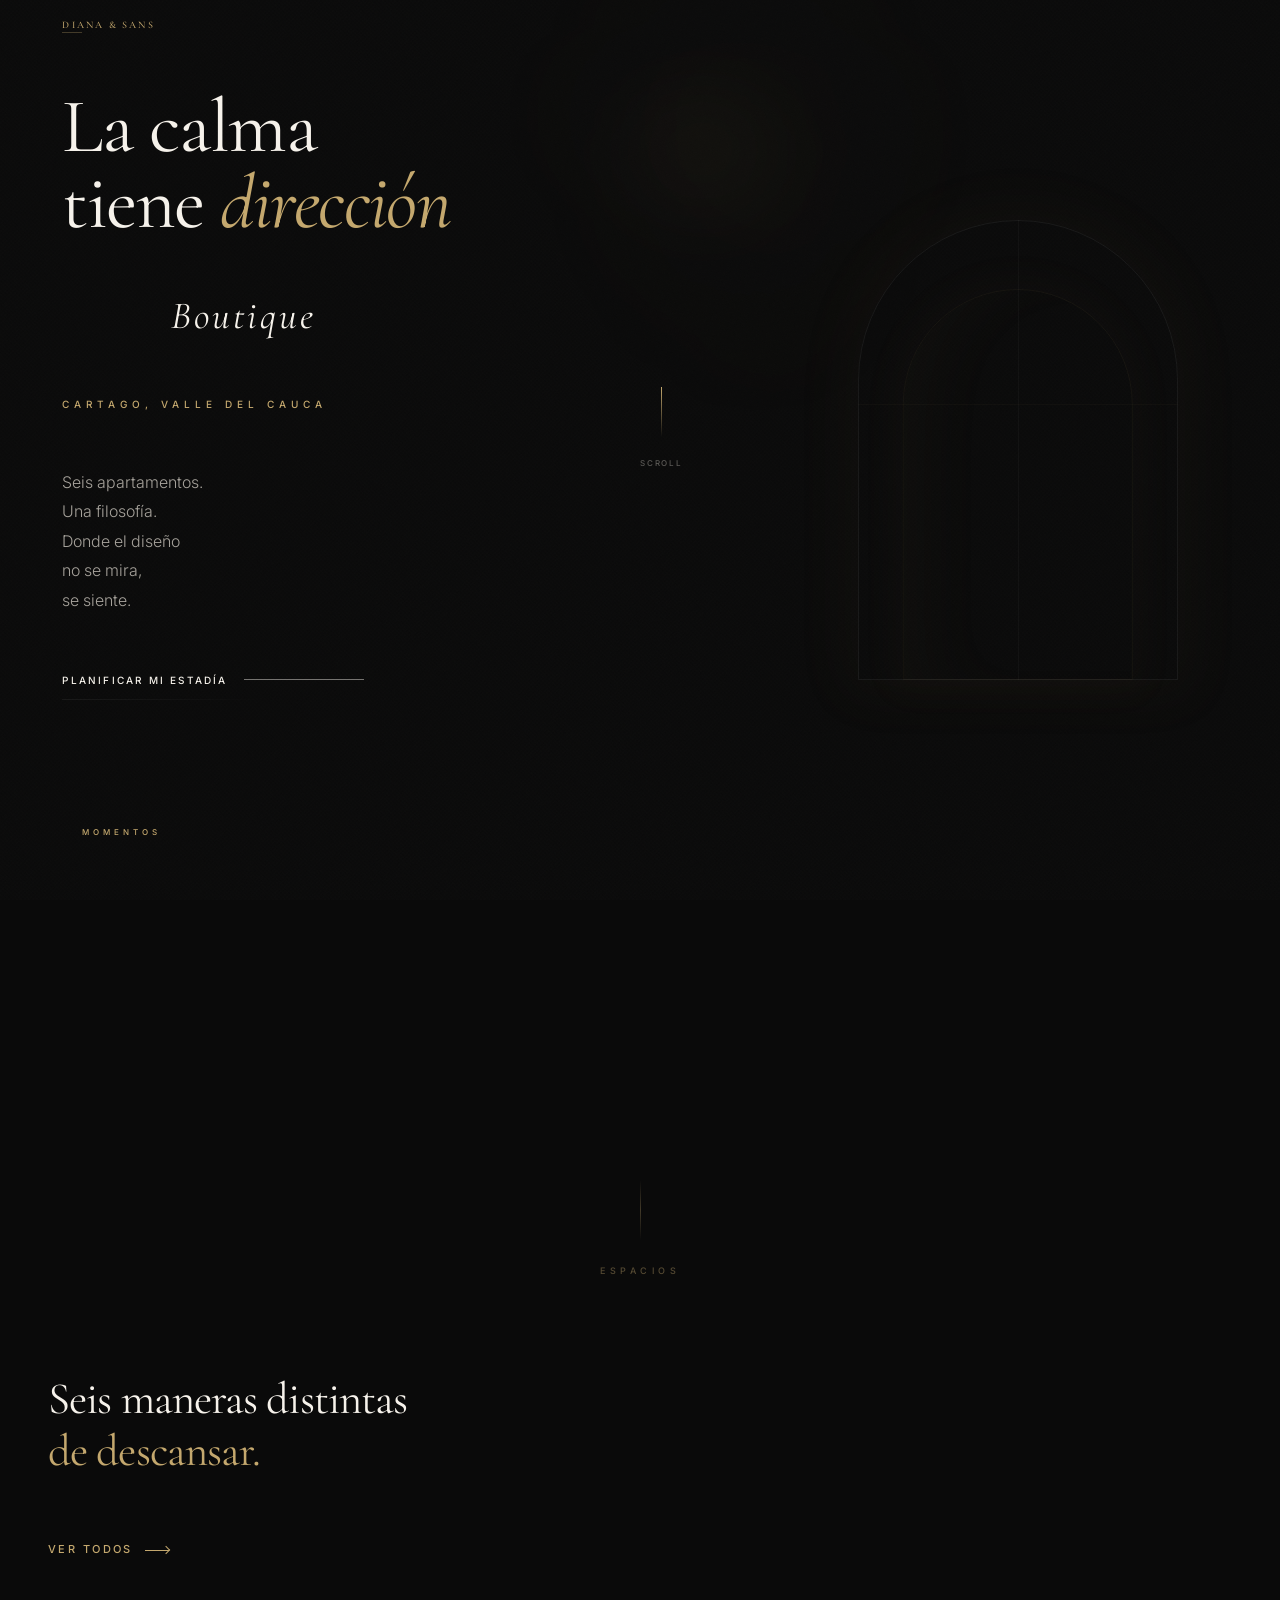
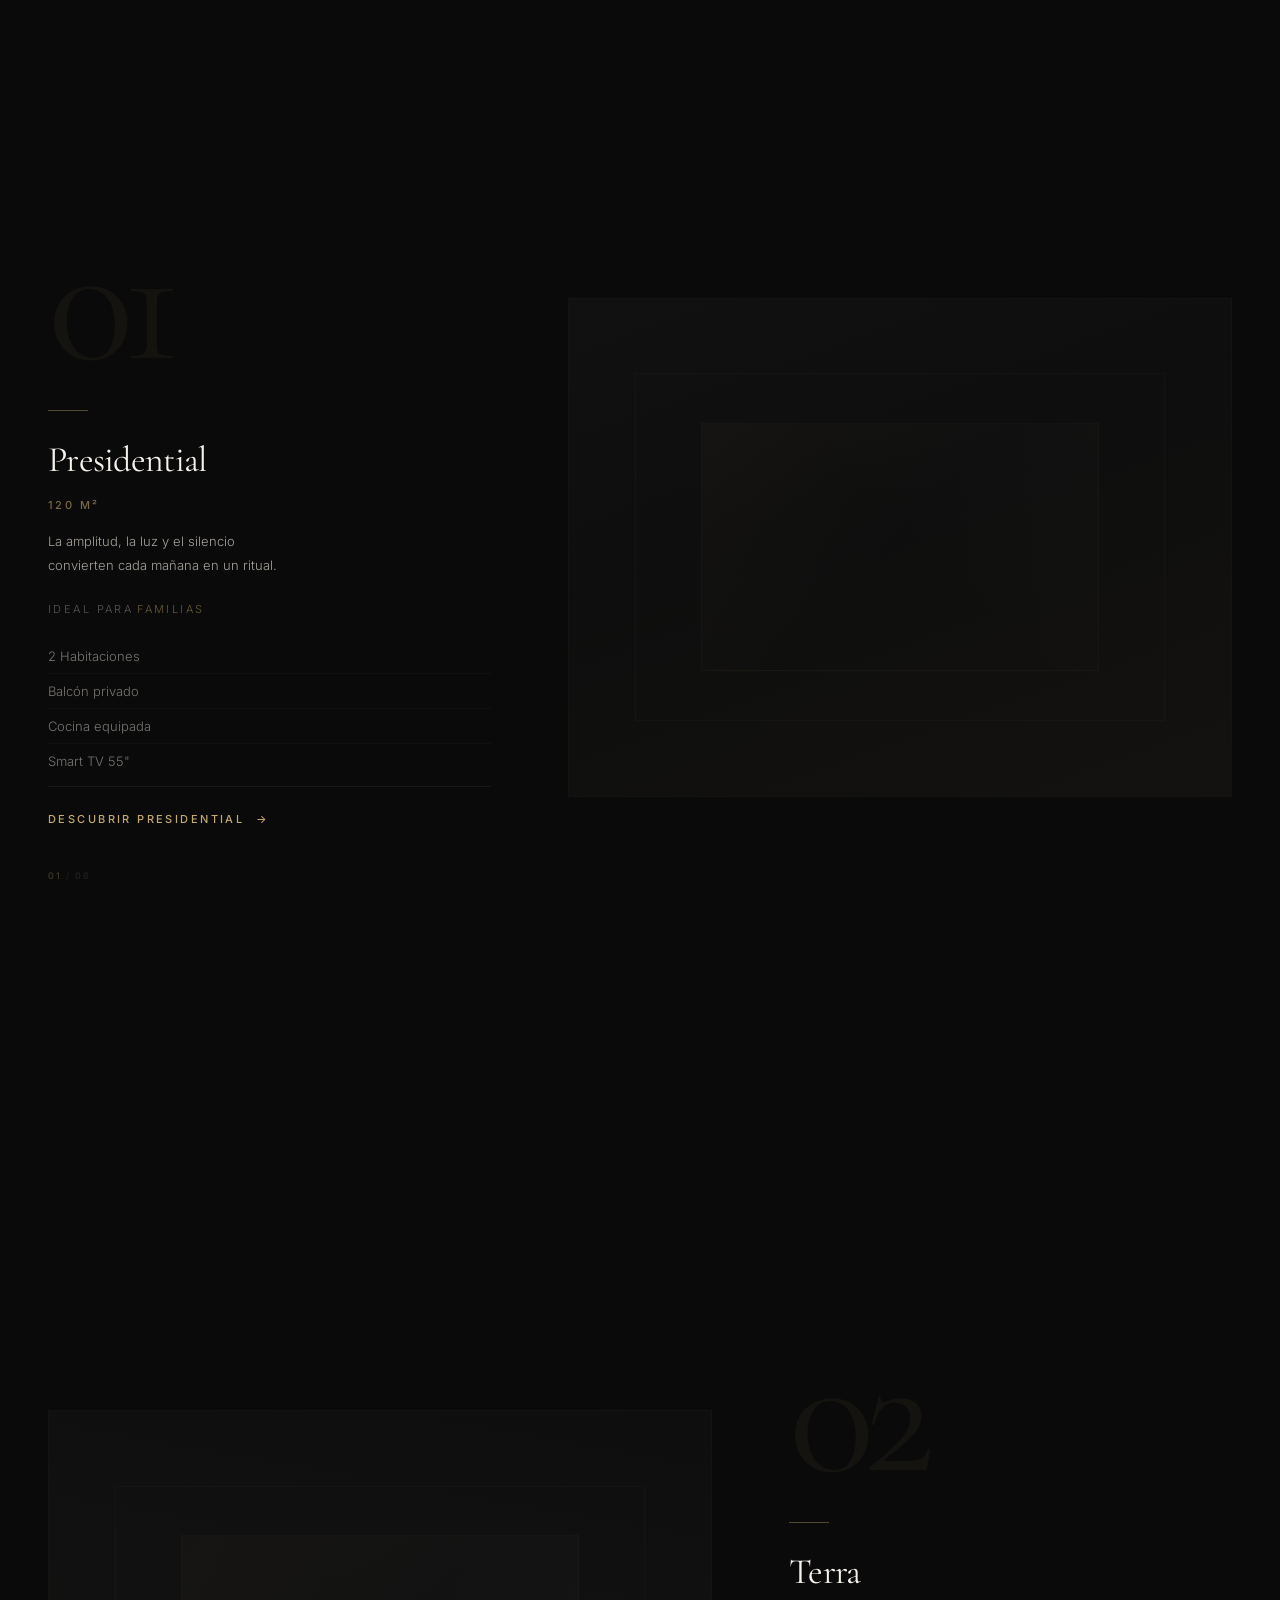
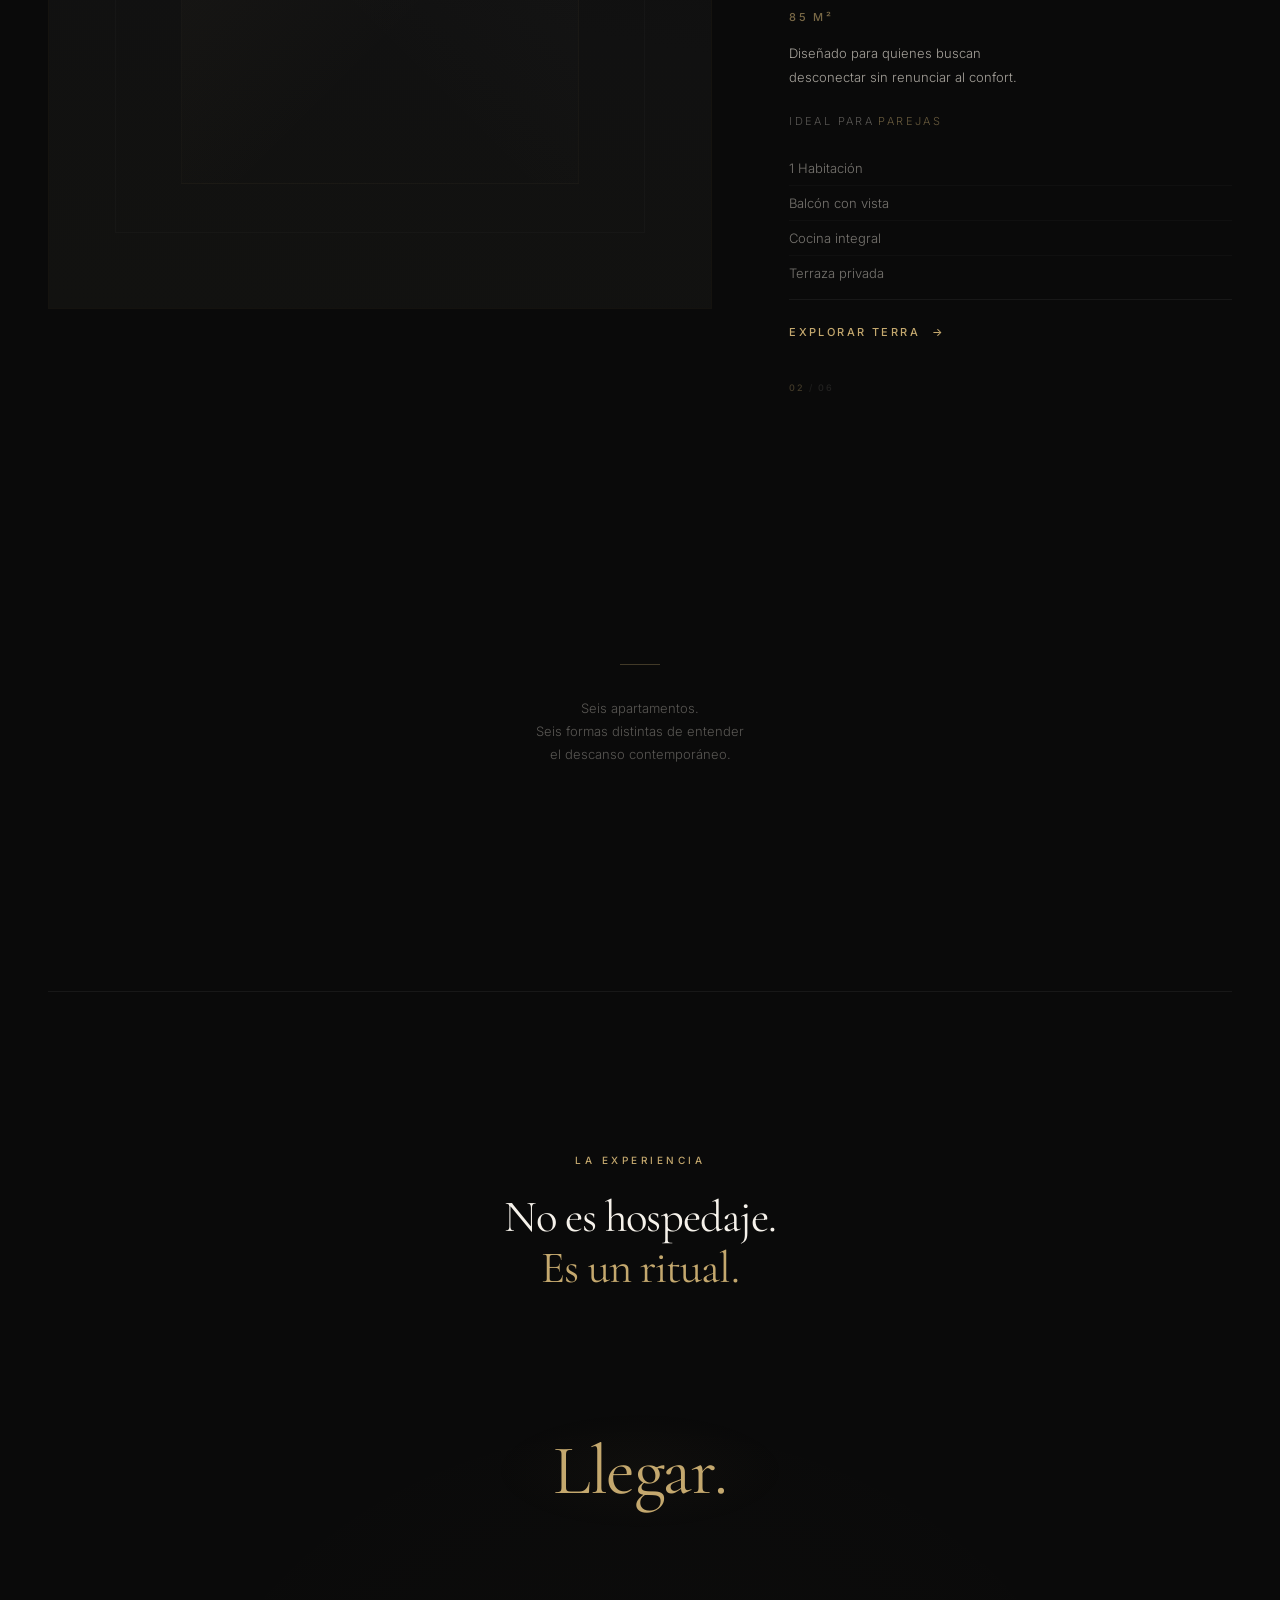
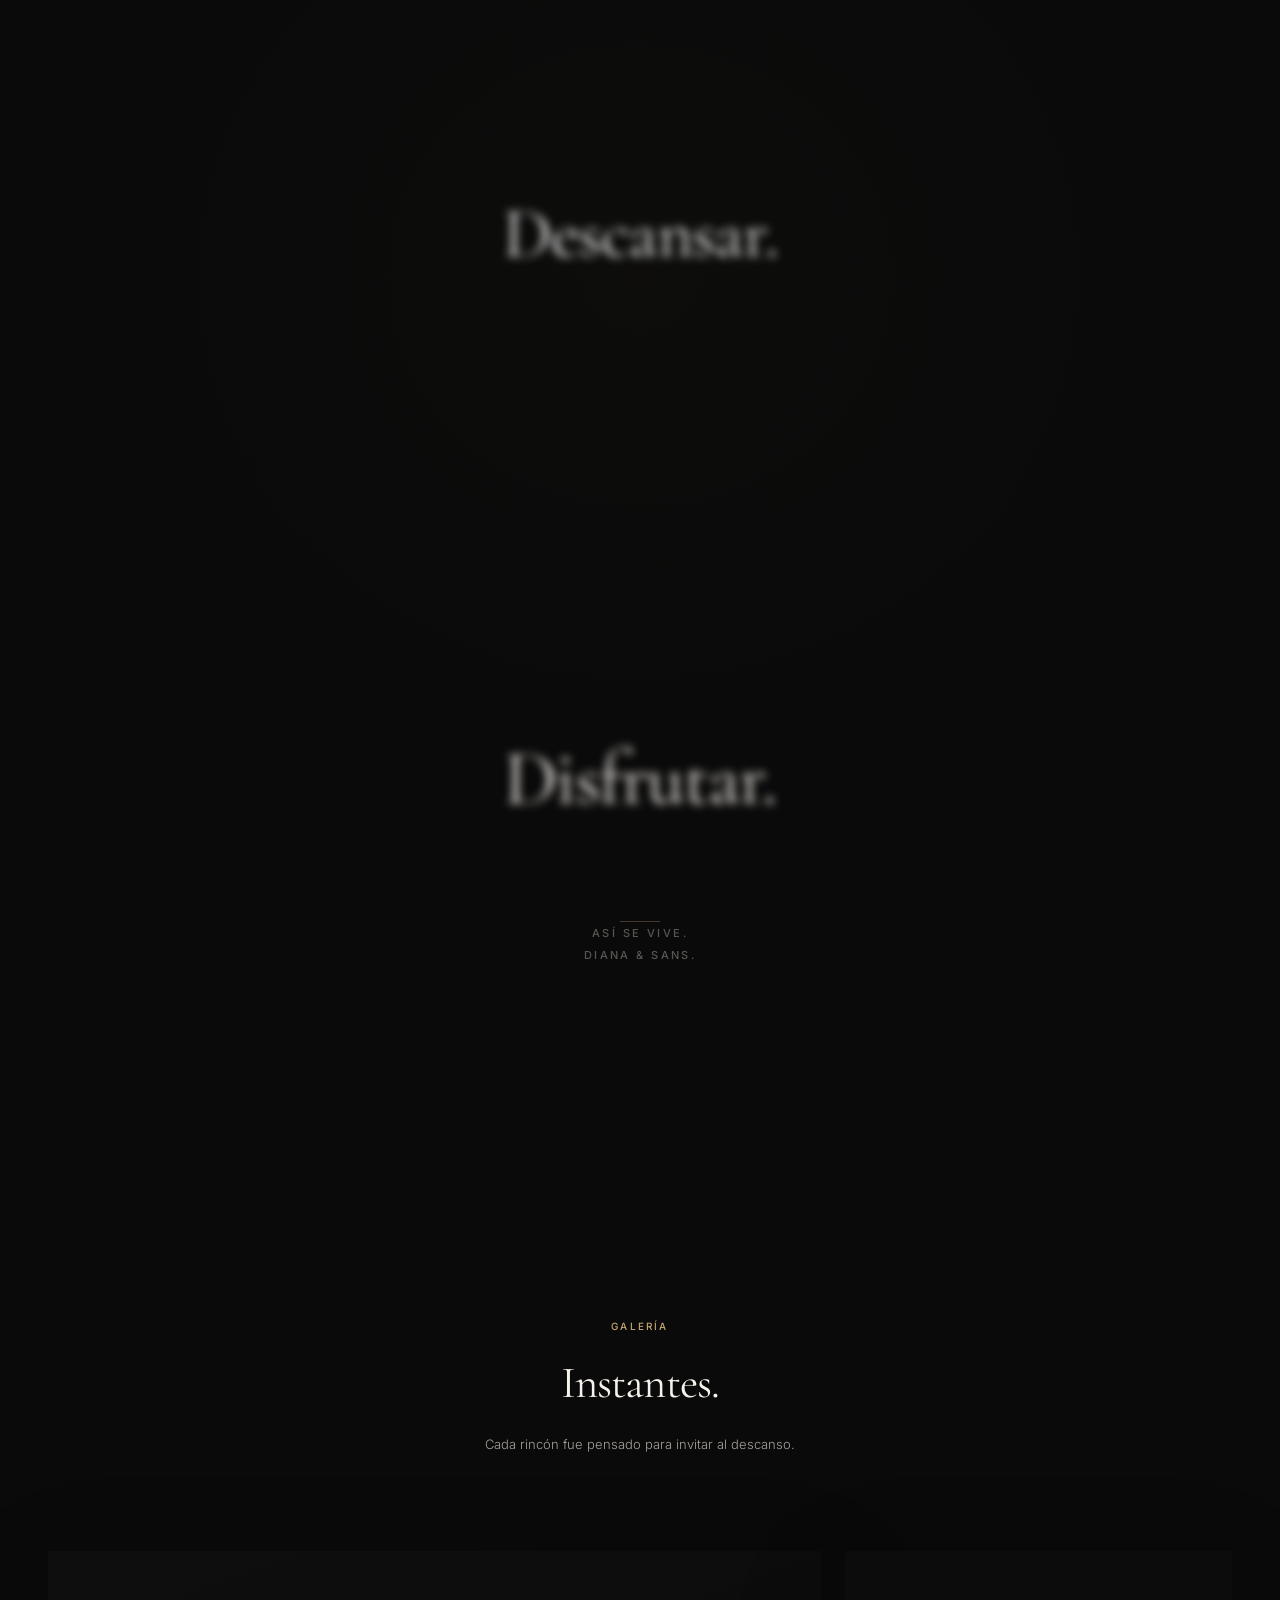
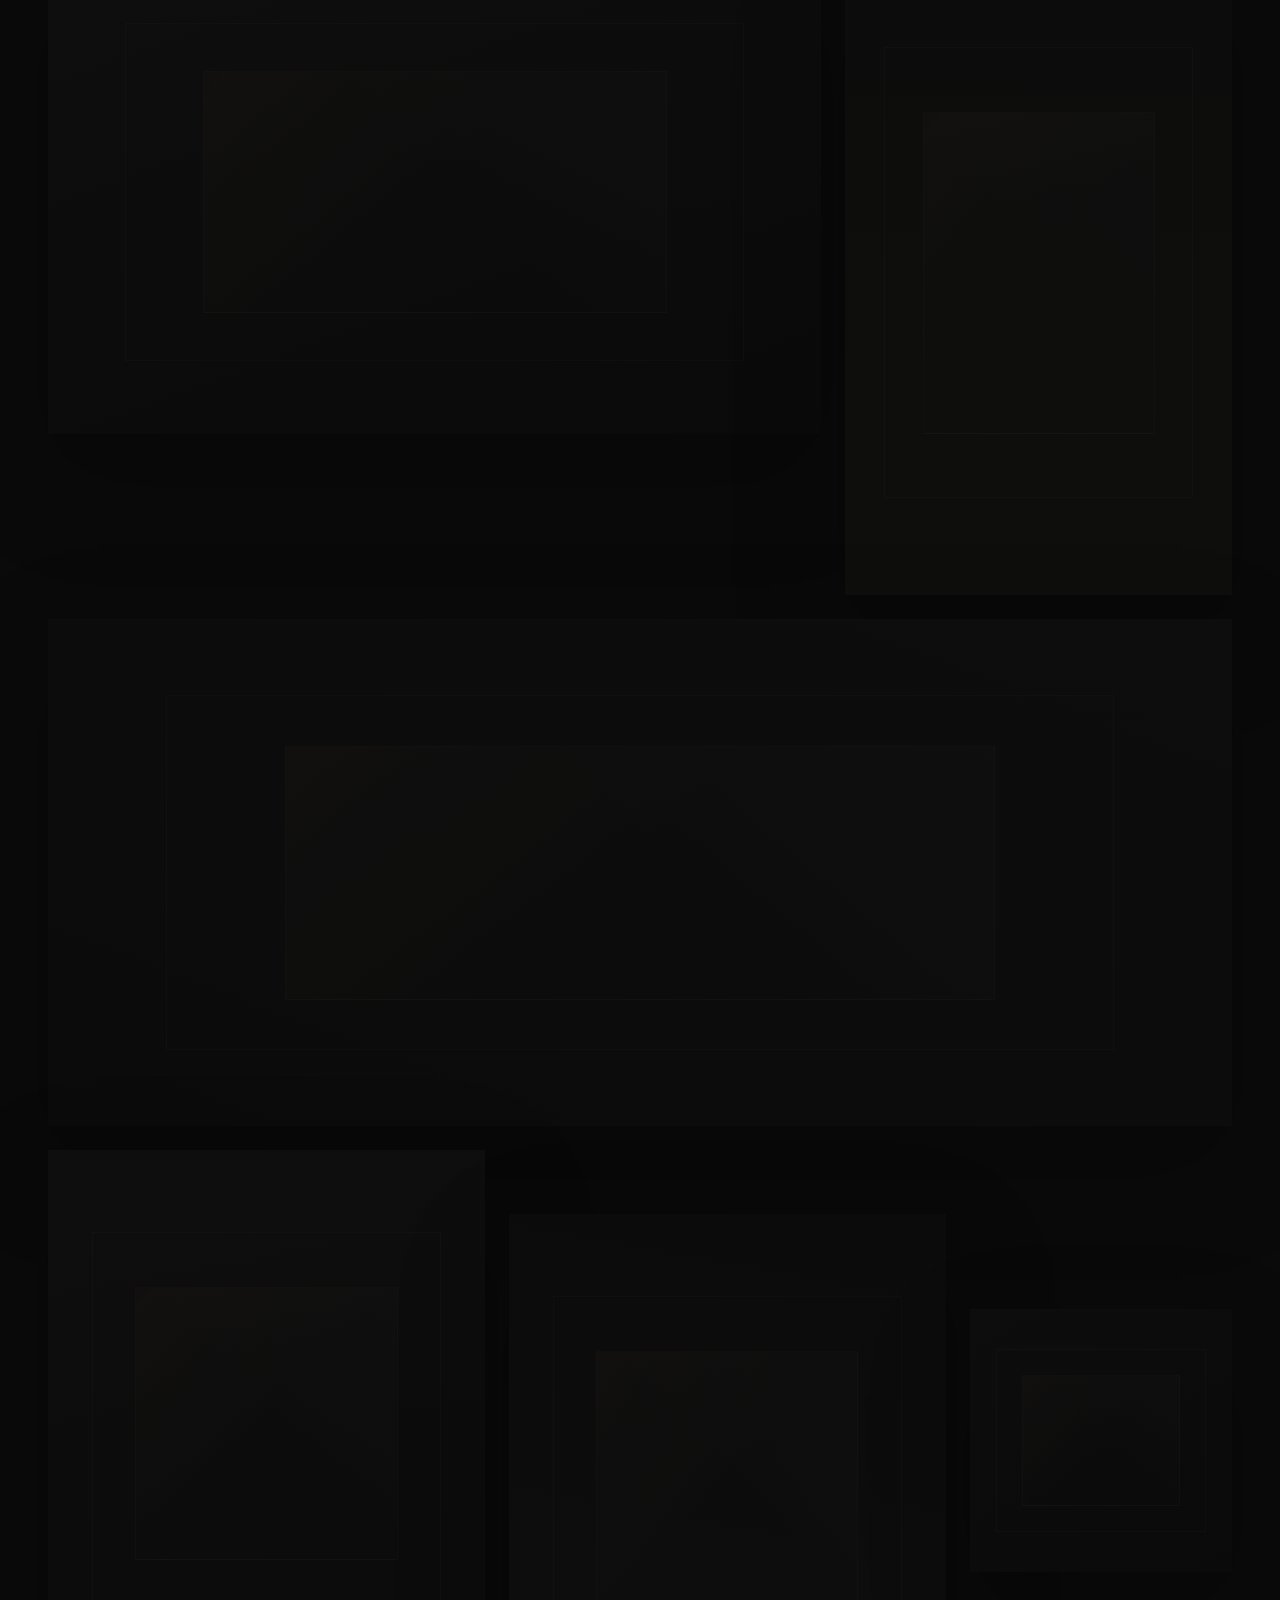
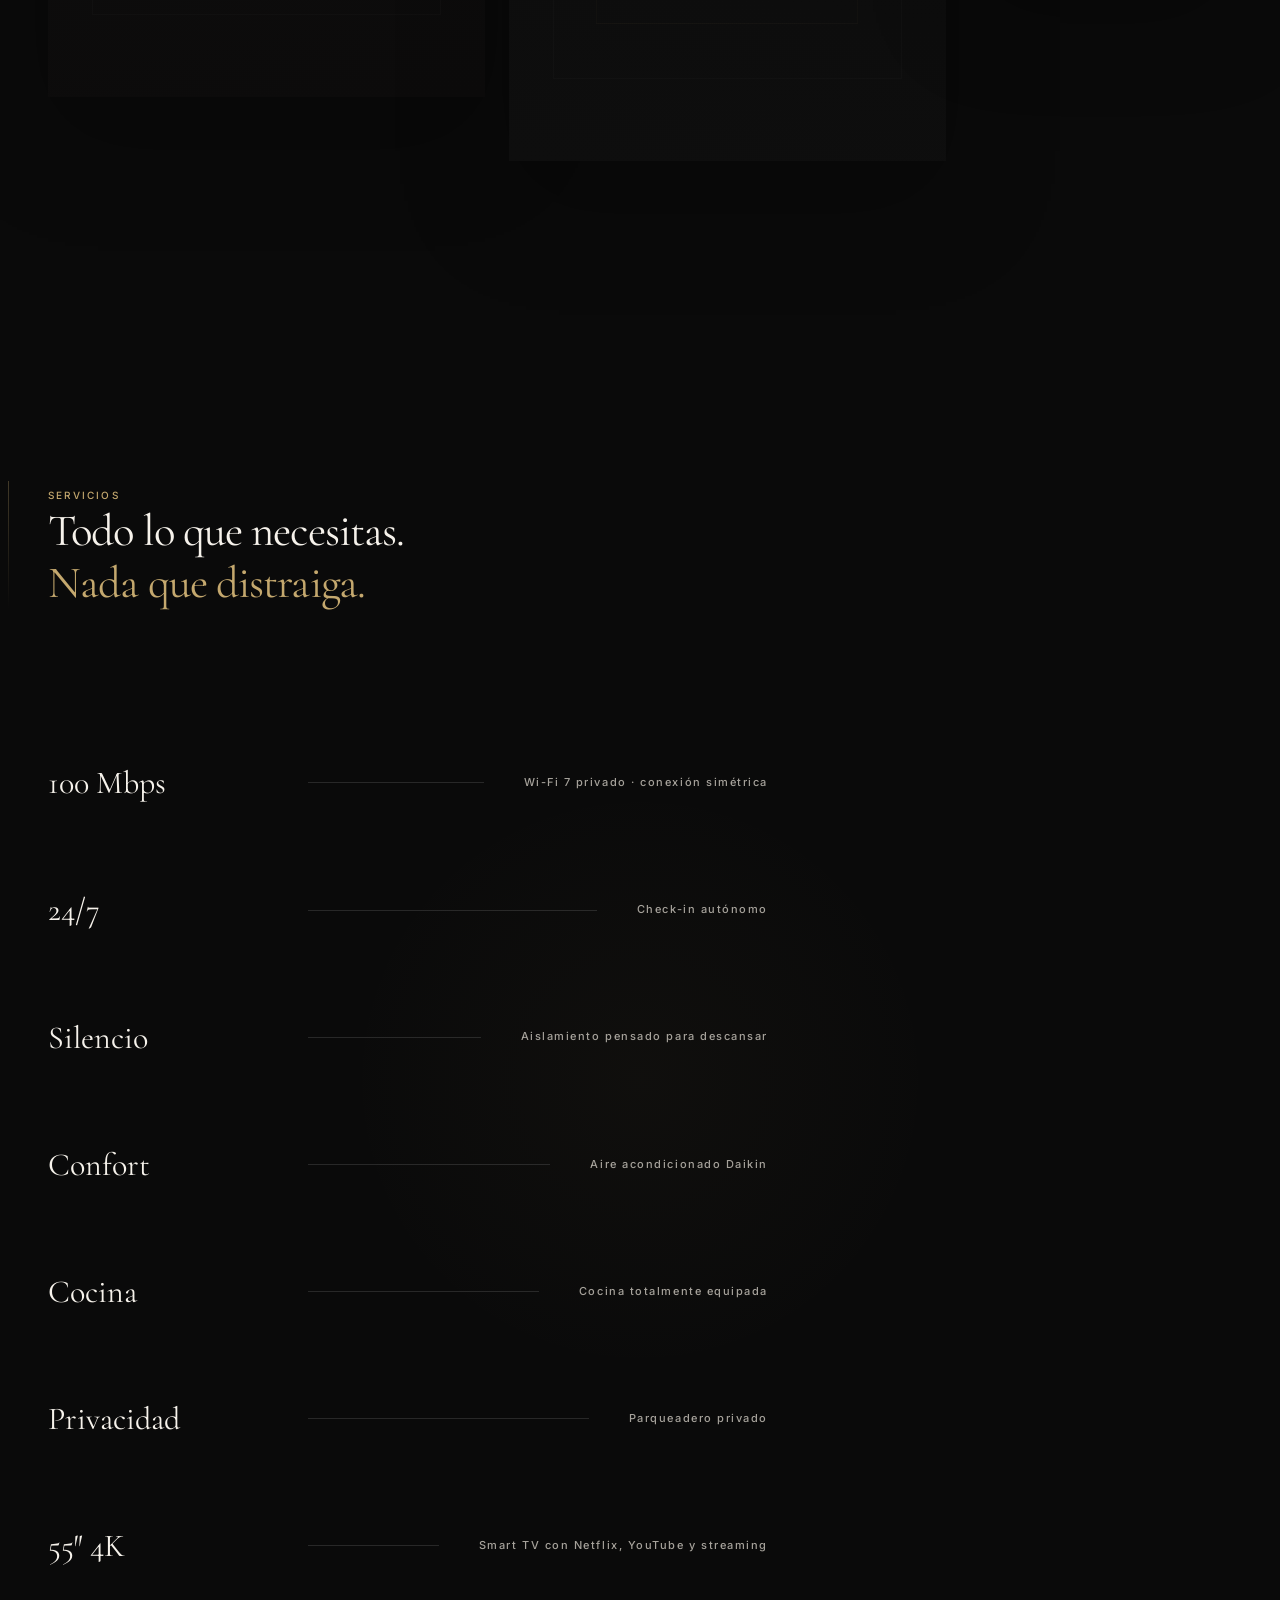
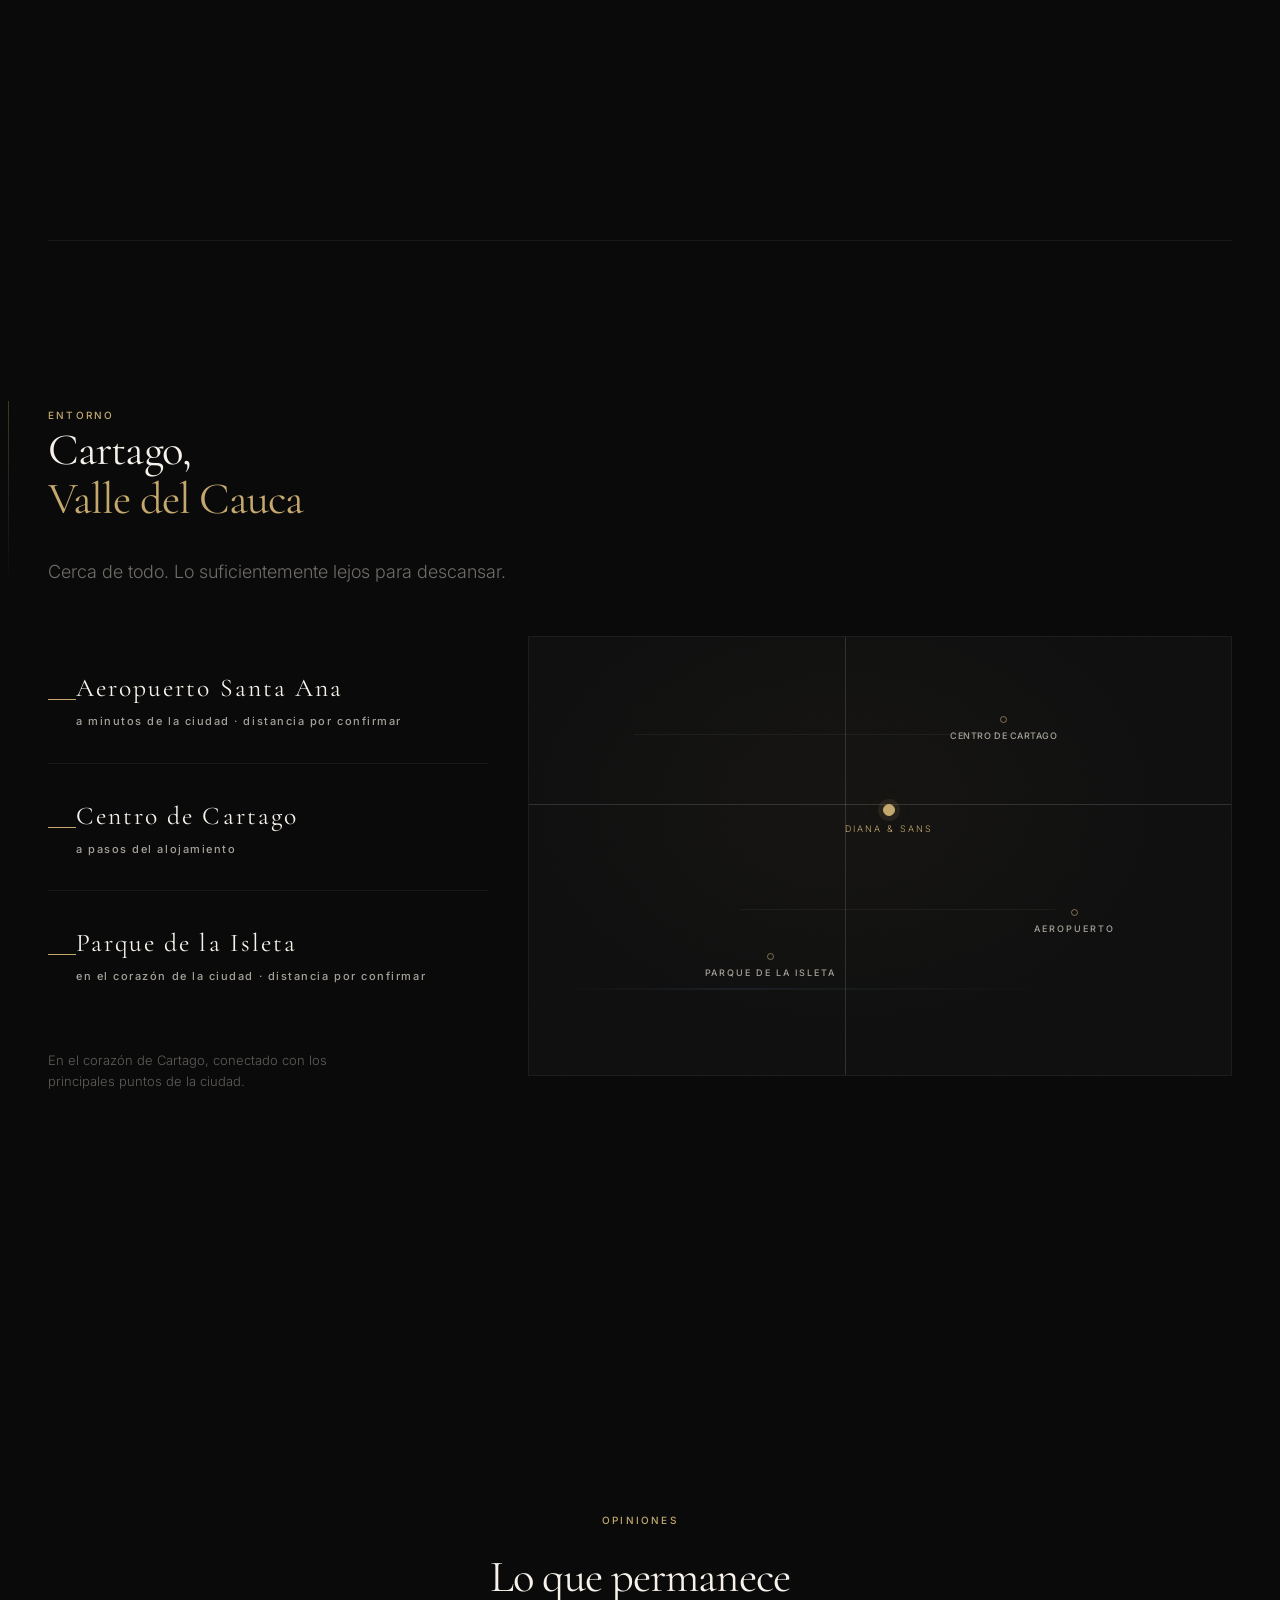
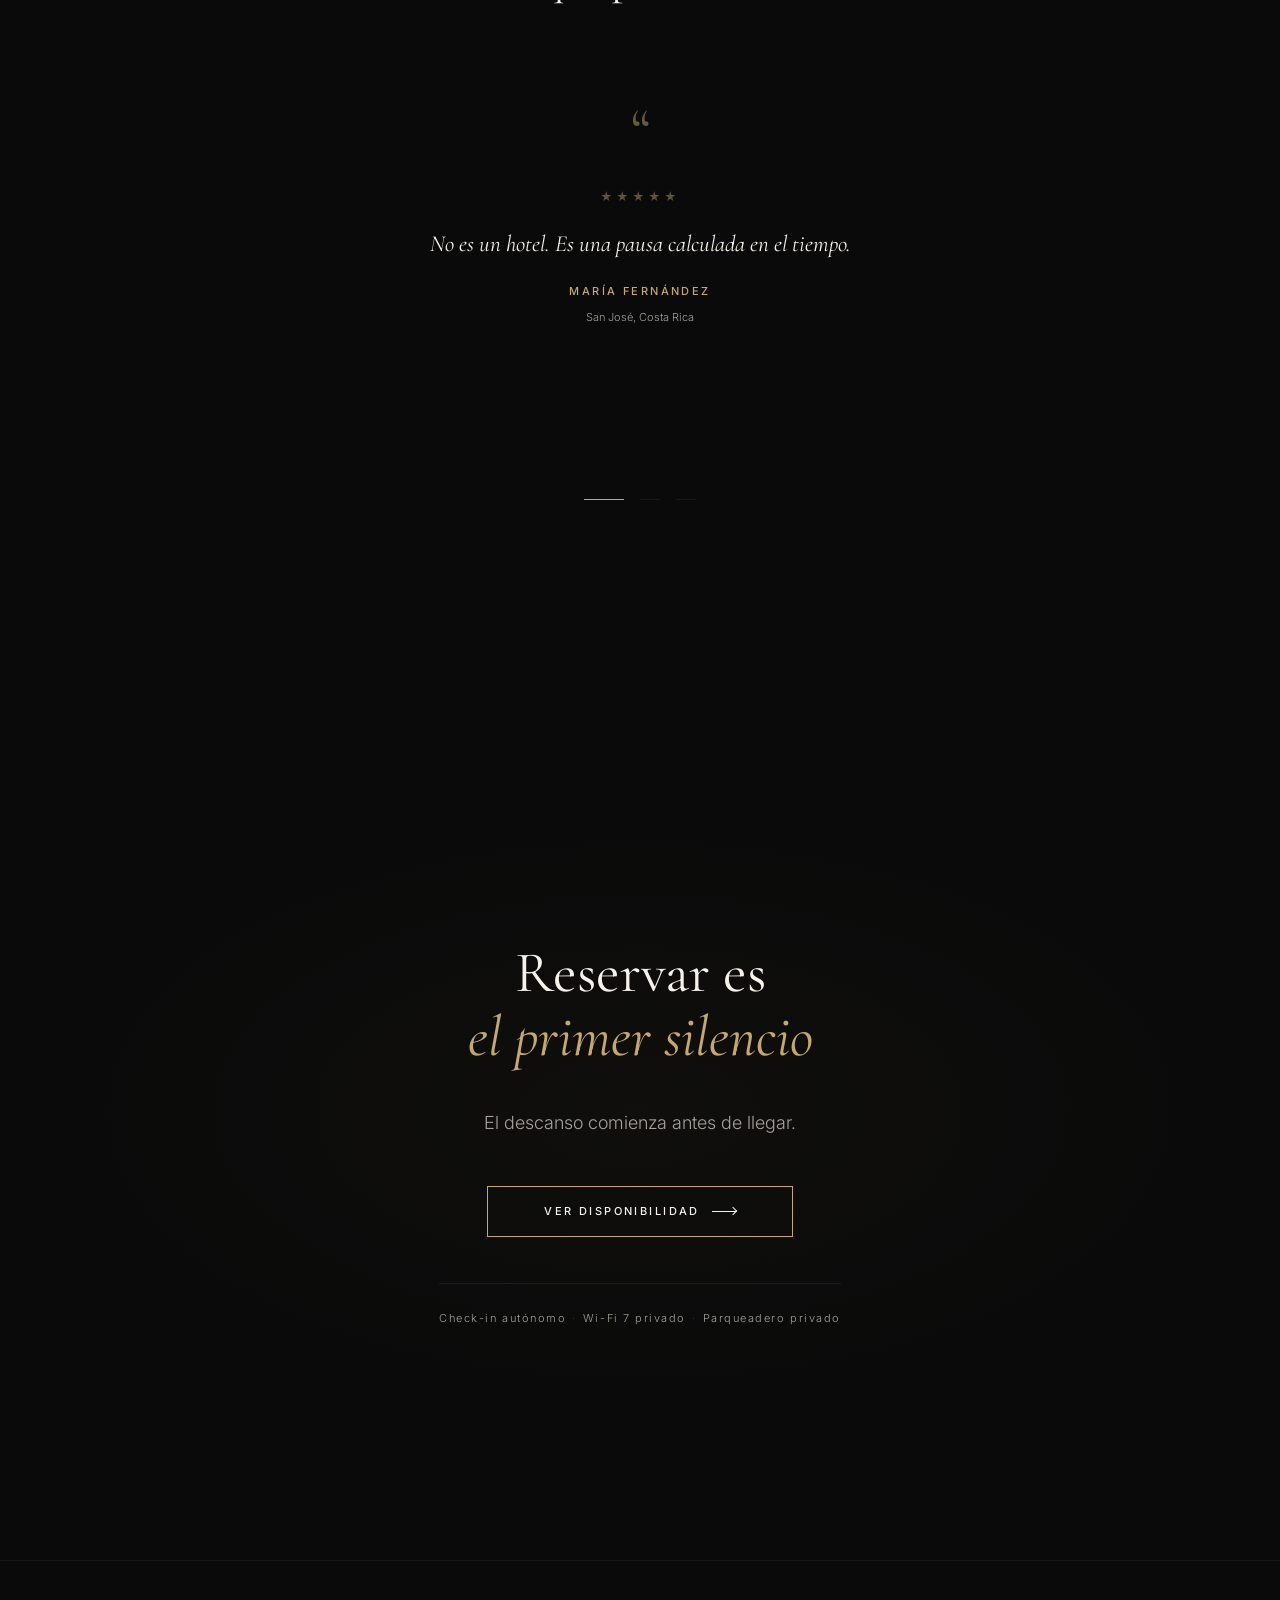
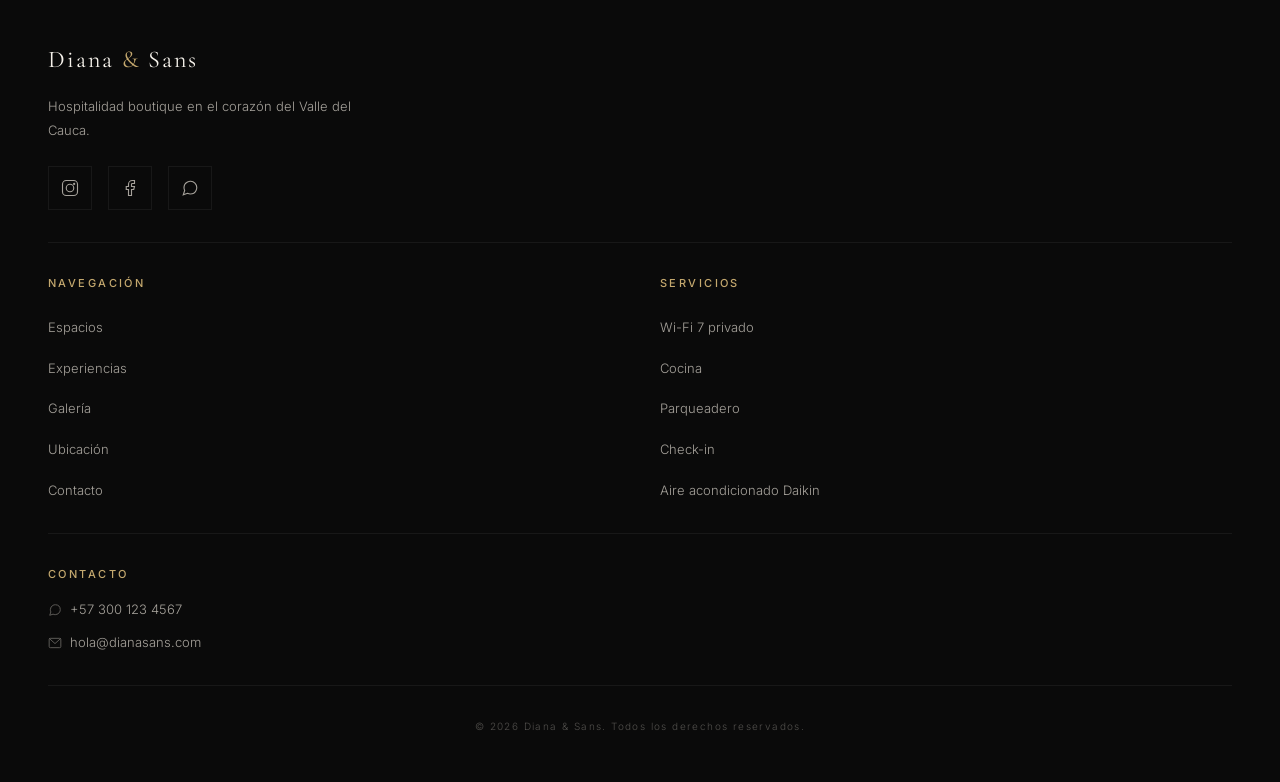
==== commit 5dd41755: "contenido: integrar nuevos datos del propietario — wifi 7 privado 100mbps simetricos, daikin, bosch," ====
--- a/index.html
+++ b/index.html
@@ -49,7 +49,7 @@
         <a href="espacios.html" class="navbar__link">Espacios</a>
         <a href="experiencias.html" class="navbar__link">Experiencias</a>
 <a href="galeria.html" class="navbar__link">Galería</a>
-        <a href="#servicios" class="navbar__link">Servicios</a>
+        <a href="servicios.html" class="navbar__link">Servicios</a>
       </div>
       <div class="navbar__right">
         <span class="navbar__lang">ES</span>
@@ -69,7 +69,7 @@
     <a href="espacios.html" class="navbar__link">Espacios</a>
     <a href="experiencias.html" class="navbar__link">Experiencias</a>
     <a href="galeria.html" class="navbar__link">Galería</a>
-    <a href="#servicios" class="navbar__link">Servicios</a>
+    <a href="servicios.html" class="navbar__link">Servicios</a>
     <a href="#reservar" class="btn btn--primary">Reservar</a>
   </div>
 
@@ -360,9 +360,9 @@
 
       <div class="servicios__editorial">
         <div class="servicio-row" data-reveal data-servicio-index="0">
-          <div class="servicio-row__value" data-count-to="400" data-suffix=" Mbps">0 Mbps</div>
+          <div class="servicio-row__value" data-count-to="100" data-suffix=" Mbps">0 Mbps</div>
           <div class="servicio-row__divider"><div class="servicio-row__divider-line"></div><div class="servicio-row__divider-glow"></div></div>
-          <div class="servicio-row__label">Wi-Fi de alta velocidad</div>
+          <div class="servicio-row__label">Wi-Fi 7 privado · conexión simétrica</div>
         </div>
         <div class="servicio-row" data-reveal data-servicio-index="1">
           <div class="servicio-row__value">24/7</div>
@@ -377,7 +377,7 @@
         <div class="servicio-row" data-reveal data-servicio-index="3">
           <div class="servicio-row__value">Confort</div>
           <div class="servicio-row__divider"><div class="servicio-row__divider-line"></div><div class="servicio-row__divider-glow"></div></div>
-          <div class="servicio-row__label">Aire acondicionado</div>
+          <div class="servicio-row__label">Aire acondicionado Daikin</div>
         </div>
         <div class="servicio-row" data-reveal data-servicio-index="4">
           <div class="servicio-row__value">Cocina</div>
@@ -419,22 +419,22 @@
             <div class="ubicacion__detail" data-reveal data-map-target="aeropuerto">
               <div class="ubicacion__detail-icon"></div>
               <div class="ubicacion__detail-text">
-                <span class="ubicacion__detail-value">5 min</span>
-                <span class="ubicacion__detail-label">Aeropuerto Santa Ana</span>
+                <span class="ubicacion__detail-value">Aeropuerto Santa Ana</span>
+                <span class="ubicacion__detail-label">a minutos de la ciudad · distancia por confirmar</span>
               </div>
             </div>
             <div class="ubicacion__detail" data-reveal data-map-target="centro">
               <div class="ubicacion__detail-icon"></div>
               <div class="ubicacion__detail-text">
-                <span class="ubicacion__detail-value">2 min</span>
-                <span class="ubicacion__detail-label">Centro Comercial</span>
+                <span class="ubicacion__detail-value">Centro de Cartago</span>
+                <span class="ubicacion__detail-label">a pasos del alojamiento</span>
               </div>
             </div>
             <div class="ubicacion__detail" data-reveal data-map-target="parque">
               <div class="ubicacion__detail-icon"></div>
               <div class="ubicacion__detail-text">
-                <span class="ubicacion__detail-value">15 min</span>
-                <span class="ubicacion__detail-label">Parque Simón Bolívar</span>
+                <span class="ubicacion__detail-value">Parque de la Isleta</span>
+                <span class="ubicacion__detail-label">en el corazón de la ciudad · distancia por confirmar</span>
               </div>
             </div>
           </div>
@@ -465,11 +465,11 @@
               </div>
               <div class="map-point" style="top: 18%; left: 60%;" data-map-element="names" data-map-id="centro">
                 <div class="map-point__dot"></div>
-                <span class="map-point__label map-point__label--wide">Centro Comercial</span>
+                <span class="map-point__label map-point__label--wide">Centro de Cartago</span>
               </div>
               <div class="map-point" style="top: 72%; left: 25%;" data-map-element="names" data-map-id="parque">
                 <div class="map-point__dot"></div>
-                <span class="map-point__label">Parque</span>
+                <span class="map-point__label">Parque de la Isleta</span>
               </div>
             </div>
           </div>
@@ -554,7 +554,7 @@
         <span class="btn__arrow"></span>
       </a>
       <p class="cta-final__context" data-reveal>
-        Check-in autónomo<span class="sep">·</span>Wi-Fi premium<span class="sep">·</span>Parqueadero privado
+        Check-in autónomo<span class="sep">·</span>Wi-Fi 7 privado<span class="sep">·</span>Parqueadero privado
       </p>
     </div>
   </section>
@@ -608,11 +608,11 @@
           </div>
           <div class="footer__column">
             <span class="footer__column-title">Servicios</span>
-            <a href="#servicios" class="footer__column-link">WiFi Premium</a>
+            <a href="#servicios" class="footer__column-link">Wi-Fi 7 privado</a>
             <a href="#servicios" class="footer__column-link">Cocina</a>
             <a href="#servicios" class="footer__column-link">Parqueadero</a>
             <a href="#servicios" class="footer__column-link">Check-in</a>
-            <a href="#servicios" class="footer__column-link">Aire acondicionado</a>
+            <a href="#servicios" class="footer__column-link">Aire acondicionado Daikin</a>
           </div>
         </div>
 
